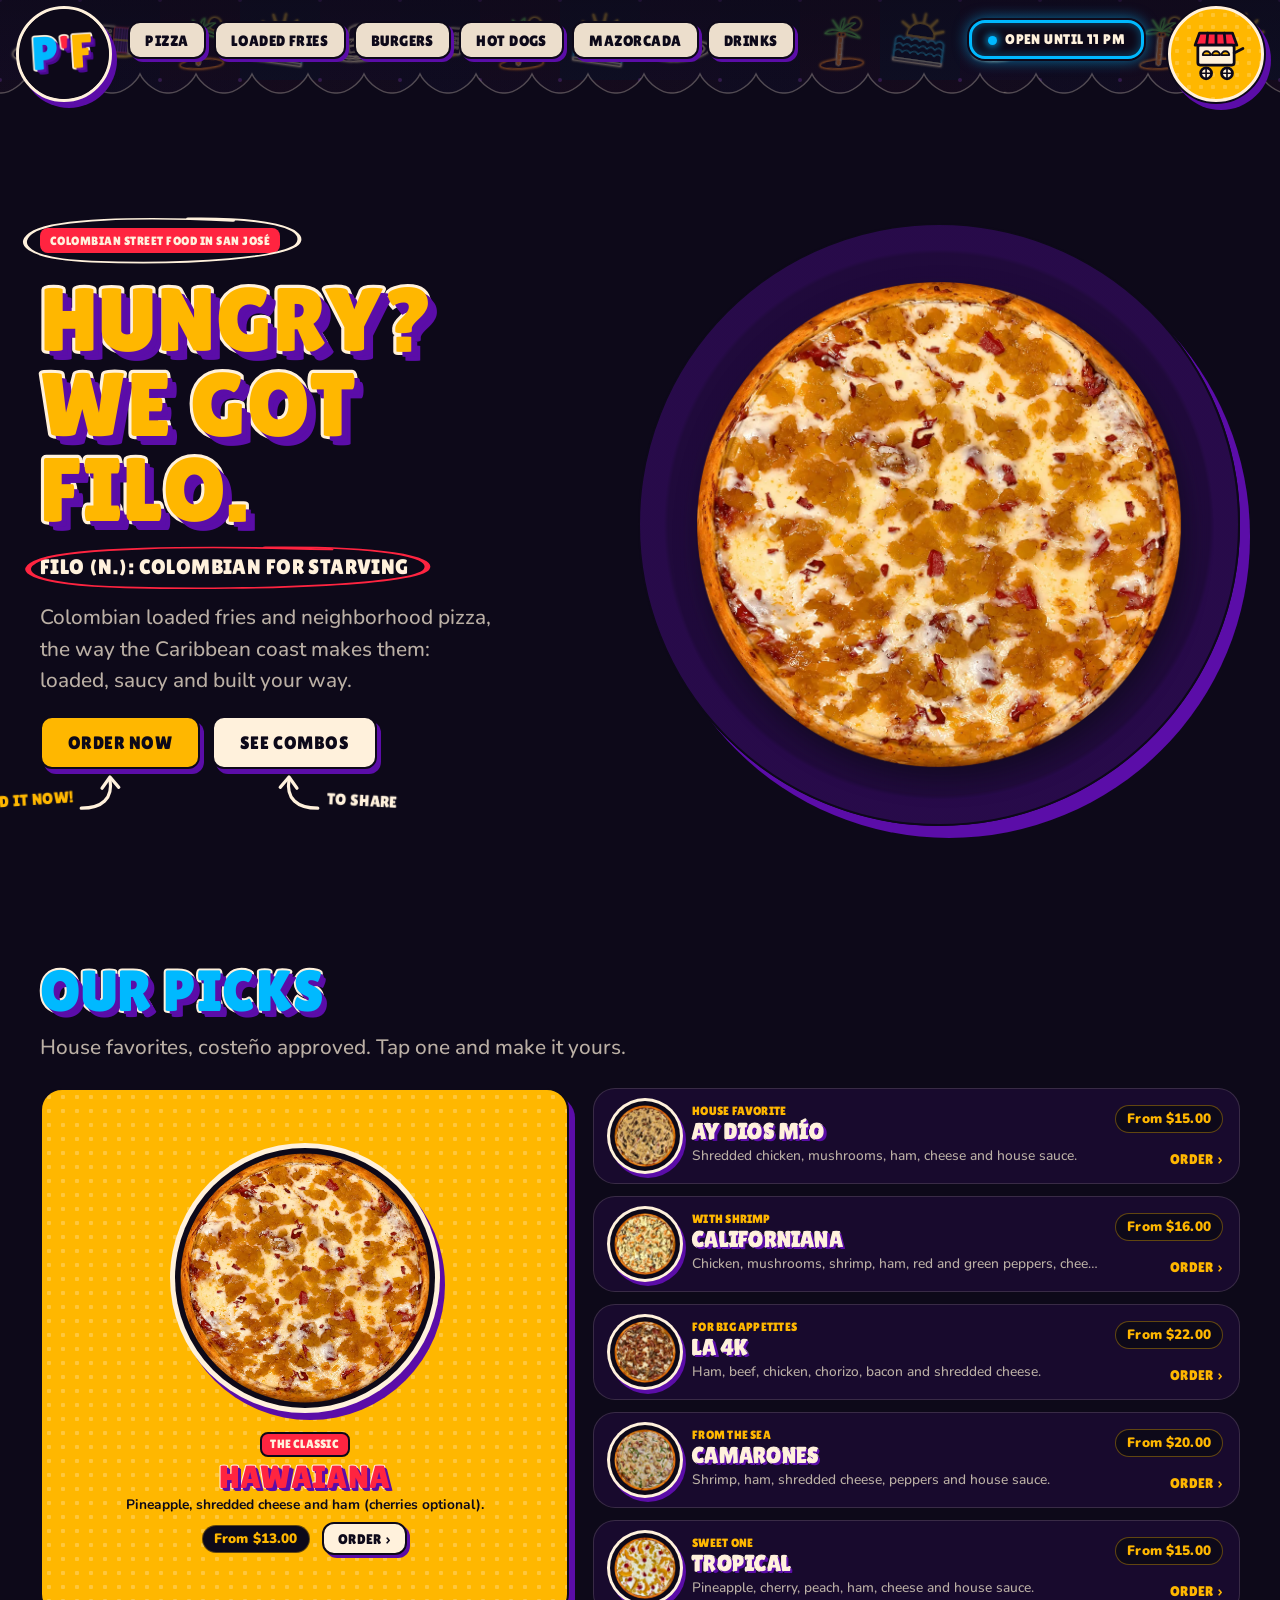
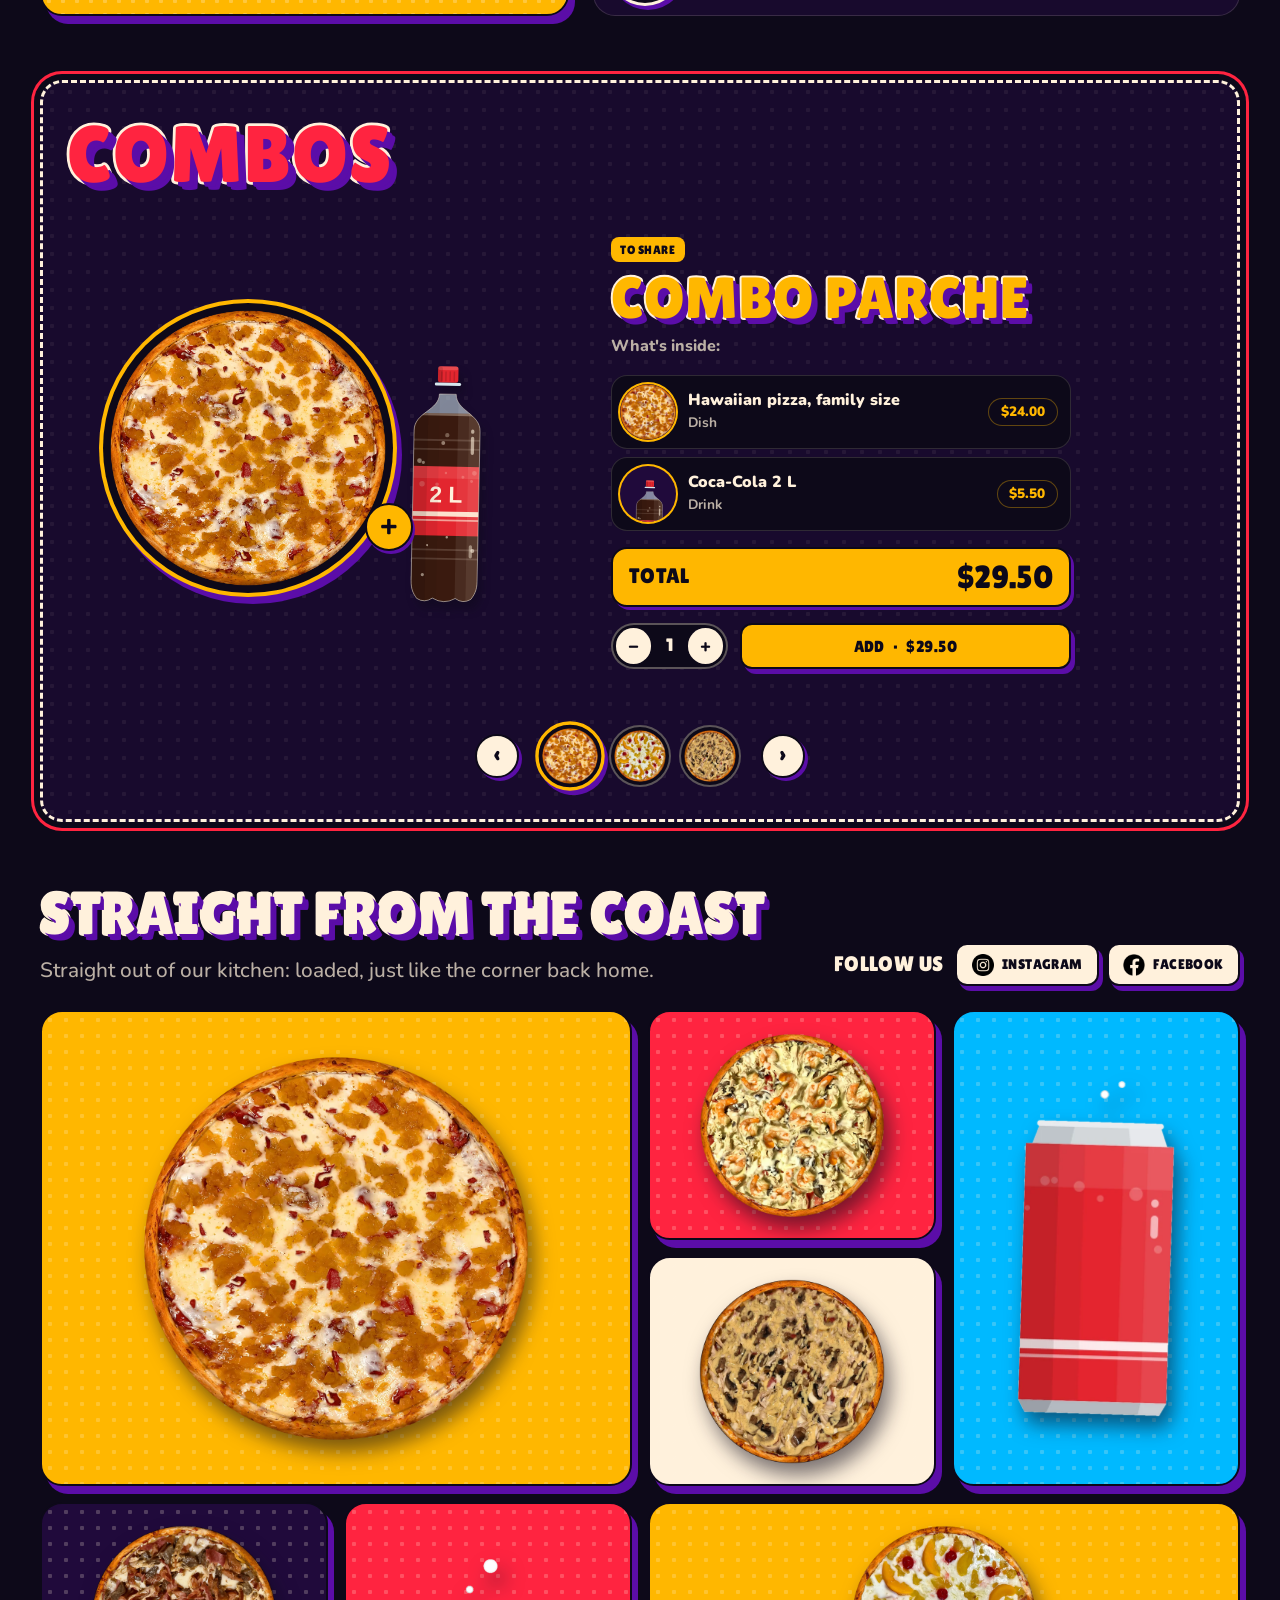
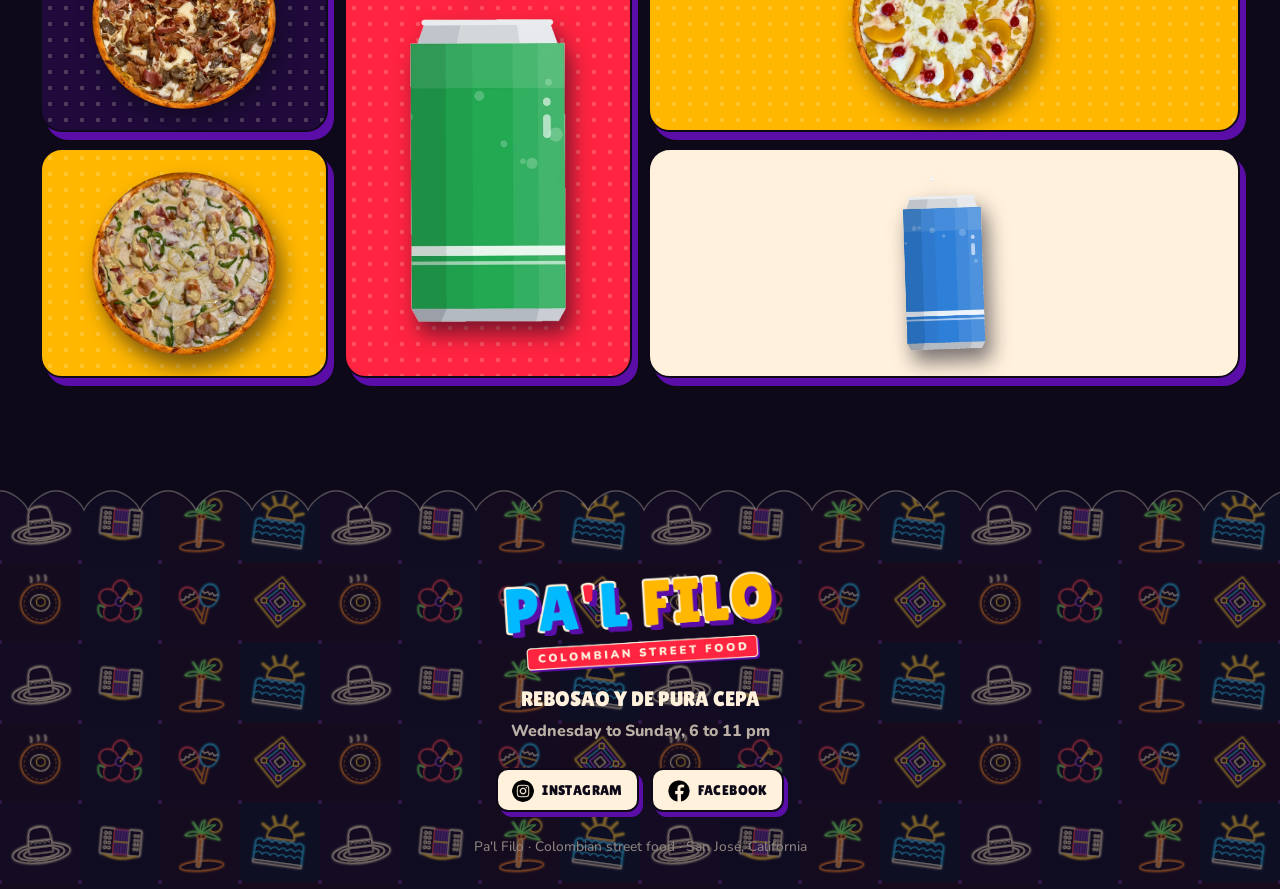
==== index.html @ c127866b "Pizza en celular: especialidades en fila que se arrastra, sin desbordes, borde con íconos, horario q" ====
<!DOCTYPE html>
<html lang="es">
<head>
<meta charset="utf-8">
<meta name="palfilo-inicio" content="1">
<script>(function(){var q=new URLSearchParams(location.search).get('lang'),l=(navigator.languages&&navigator.languages[0])||navigator.language||'es';document.documentElement.lang=(q||l).toLowerCase().indexOf('en')===0?'en':'es';try{var v=sessionStorage.getItem('palfilo-telon'),ini=!!document.querySelector('meta[name=palfilo-inicio]');sessionStorage.removeItem('palfilo-telon');if((v||ini)&&!matchMedia('(prefers-reduced-motion: reduce)').matches)document.documentElement.classList.add('telon')}catch(e){}})()</script>
<link rel="preload" as="image" href="IMG/Marca/logo-principal.png">
<link rel="preload" as="image" href="IMG/Marca/azulejos-costenos.svg">
<meta name="viewport" content="width=device-width, initial-scale=1, viewport-fit=cover">
<meta name="description" content="Pa&#x27;l Filo: salchicosteñas y pizza de barrio de la Costa colombiana en San José, California. Colombian loaded fries and neighborhood pizza, built your way.">
<meta name="theme-color" content="#0D0919">
<link rel="icon" href="IMG/favicon.png" type="image/png">
<title>Pa&#x27;l Filo · Colombian street food en San José</title>
<link rel="preconnect" href="https://fonts.googleapis.com">
<link rel="preconnect" href="https://fonts.gstatic.com" crossorigin>
<link href="https://fonts.googleapis.com/css2?family=Lilita+One&family=Nunito:wght@500;600;700;800;900&display=swap" rel="stylesheet">
<link rel="stylesheet" href="Styles/palfilo.css?v=74">
<link rel="stylesheet" href="Styles/inicio.css?v=74">
<link rel="stylesheet" href="Styles/checkout.css?v=74">
</head>
<body>
<a class="sr" href="#contenido"><span class="es">Saltar al contenido</span><span class="en">Skip to content</span></a>
<header class="carpa">
  <div class="carpa__fila">
    <a class="sello" href="index.html" aria-label="Pa'l Filo, ir al inicio"><img src="IMG/Logo-palfilo-sello.png" alt="" width="96" height="96"></a>
    <nav class="menu" aria-label="Menú"><a href="Pages/pizza.html"><span class="es">Pizza</span><span class="en">Pizza</span></a><a href="Pages/salchipapas.html"><span class="es">Salchicosteñas</span><span class="en">Loaded fries</span></a><a href="Pages/burger.html"><span class="es">Burguer</span><span class="en">Burgers</span></a><a href="Pages/perro.html"><span class="es">Perro caliente</span><span class="en">Hot dogs</span></a><a href="Pages/mazorcada.html"><span class="es">Mazorcada</span><span class="en">Mazorcada</span></a><a href="Pages/bebidas.html"><span class="es">Bebidas</span><span class="en">Drinks</span></a></nav>
    <div class="cartelito"><button class="cartelito__caja" type="button" aria-expanded="false" aria-controls="horarioDetalle"><span class="cartelito__estado"><i class="cartelito__luz" aria-hidden="true"></i><span class="cartelito__largo" data-horario></span><span class="cartelito__corto" data-horario-corto></span></span><span class="cartelito__detalle" id="horarioDetalle"><span class="horario__dias"><span class="horario__dia" data-dia="1"><span class="es">L</span><span class="en">M</span></span><span class="horario__dia" data-dia="2"><span class="es">M</span><span class="en">T</span></span><span class="horario__dia abre" data-dia="3"><span class="es">M</span><span class="en">W</span></span><span class="horario__dia abre" data-dia="4"><span class="es">J</span><span class="en">T</span></span><span class="horario__dia abre" data-dia="5"><span class="es">V</span><span class="en">F</span></span><span class="horario__dia abre" data-dia="6"><span class="es">S</span><span class="en">S</span></span><span class="horario__dia abre" data-dia="0"><span class="es">D</span><span class="en">S</span></span></span><span class="horario__horas">6:00 – 11:00 pm</span><span class="horario__zona"><span class="es">Miércoles a domingo · hora de San José</span><span class="en">Wednesday to Sunday · San José time</span></span></span></button></div>
    <button class="carrito-btn" id="openCart" type="button" aria-label="Carrito / Cart"><span class="carrito-btn__ico"><svg viewBox="0 0 120 120" aria-hidden="true" focusable="false"><g stroke="#0D0919" stroke-width="5" stroke-linecap="round" stroke-linejoin="round"><g class="carro"><g class="toldo"><path d="M22 44 H98 L90 22 H30 Z" fill="#FF2440"/><path d="M45 22 L43 44 M60 22 V44 M75 22 L77 44" fill="none"/></g><rect x="27" y="44" width="66" height="36" rx="4" fill="#FFF1DC"/><path d="M36 62 a7 7 0 0 1 14 0 Z M53 62 a7 7 0 0 1 14 0 Z M70 62 a7 7 0 0 1 14 0 Z" fill="#FFB700" stroke-width="3.5"/><path d="M93 58 L109 50" fill="none"/><g class="rueda"><circle cx="42" cy="95" r="10" fill="#FFF1DC"/><path d="M42 87 V103 M34 95 H50" stroke-width="3"/></g><g class="rueda"><circle cx="80" cy="95" r="10" fill="#FFF1DC"/><path d="M80 87 V103 M72 95 H88" stroke-width="3"/></g></g></g></svg></span><b class="carrito-btn__n" id="cnt">0</b><span class="carrito-btn__mas" aria-hidden="true">+1</span><span class="carrito-btn__tot" id="cntTot">$0.00</span></button>
  </div>
</header>
<main id="contenido" class="inicio">
  <section class="portada" aria-labelledby="t-portada">
    <div class="portada__grid envoltura">
      <div class="portada__texto">
        <span class="marca-tiza marca-tiza--donde"><p class="portada__donde etiqueta etiqueta--promo"><span class="es">Comida callejera costeña en San José</span><span class="en">Colombian street food in San José</span></p><svg class="tiza tiza--lazo tiza--l1" viewBox="0 0 100 40" preserveAspectRatio="none" aria-hidden="true" focusable="false"><path pathLength="1" d="M60 2 C 88 1, 101 10, 99 21 C 97 34, 60 40, 26 37 C 3 35, -2 22, 6 12 C 14 3, 40 0, 76 4"/></svg></span>
        <h1 class="letrero" id="t-portada" style="--n: var(--mango);"><span class="es">¡Eche,<br>llegó la<br>Costa!</span><span class="en">Hungry?<br>We got<br>filo.</span></h1>
        <span class="marca-tiza marca-tiza--lema"><p class="portada__lema plana"><span class="es">Rebosao y de pura cepa</span><span class="en">Filo (n.): Colombian for starving</span></p><svg class="tiza tiza--lazo tiza--l2" viewBox="0 0 100 40" preserveAspectRatio="none" aria-hidden="true" focusable="false"><path pathLength="1" d="M60 2 C 88 1, 101 10, 99 21 C 97 34, 60 40, 26 37 C 3 35, -2 22, 6 12 C 14 3, 40 0, 76 4"/></svg></span>
        <p class="portada__bajada"><span class="es">Salchicosteñas y pizza de barrio como en la esquina de la Costa: cargadas, con harta salsa y armadas a tu gusto.</span><span class="en">Colombian loaded fries and neighborhood pizza, the way the Caribbean coast makes them: loaded, saucy and built your way.</span></p>
        <div class="portada__acciones">
          <span class="cta"><a class="btn btn--primario btn--grande" id="pedirPortada" href="#menu"><span class="es">Pedir ahora</span><span class="en">Order now</span></a><svg class="tiza tiza--flecha tiza--f1" viewBox="0 0 80 50" aria-hidden="true" focusable="false"><path pathLength="1" d="M14 44 C 40 44, 54 32, 50 8"/><path pathLength="1" d="M40 19 L 50 5 L 61 18"/></svg><span class="cta__nota plana"><span class="es">¡Ármalo ya!</span><span class="en">Build it now!</span></span></span>
          <span class="cta"><a class="btn btn--secundario btn--grande" href="#combos"><span class="es">Ver combos</span><span class="en">See combos</span></a><svg class="tiza tiza--flecha tiza--f2" viewBox="0 0 80 50" aria-hidden="true" focusable="false"><path pathLength="1" d="M66 44 C 40 44, 26 32, 30 8"/><path pathLength="1" d="M19 18 L 30 5 L 40 19"/></svg><span class="cta__nota plana"><span class="es">Pa' compartir</span><span class="en">To share</span></span></span>
        </div>
      </div>
      <div class="portada__plato">
        <div class="plato-hero">
          <img class="plato-hero__foto" src="IMG/Salchipapas/la-pal-filo.webp?v=74" onerror="this.onerror=null;this.src='IMG/Pizzas/hawaiana.webp?v=74';this.classList.add('es-pizza')" alt="" width="600" height="600" fetchpriority="high">
          
        </div>
      </div>
    </div>
  </section>


  <section class="seccion envoltura" id="menu" aria-labelledby="t-reco">
    <div class="bloque-titulo"><h2 class="letrero" id="t-reco" style="--n: var(--cian);"><span class="es">Te recomendamos</span><span class="en">Our picks</span></h2><p><span class="es">Las de la casa, las que el costeño aprueba. Toca una y ármala a tu gusto.</span><span class="en">House favorites, costeño approved. Tap one and make it yours.</span></p></div>
    <ul class="casa" role="list">
      <li><a class="casa__item casa__item--dest" href="Pages/pizza.html?esp=Hawaiana"><span class="casa__foto"><img src="IMG/Pizzas/hawaiana.webp?v=74" alt="" width="400" height="400" loading="lazy"></span><span class="casa__tx"><span class="casa__sello plana"><span class="es">La clásica</span><span class="en">The classic</span></span><b class="letrero">Hawaiana</b><small><span class="es">Piña, queso rayado, jamón (opcional cerezas)</span><span class="en">Pineapple, shredded cheese and ham (cherries optional).</span></small><span class="casa__pie"><span class="precio"><span class="es">Desde</span><span class="en">From</span> $13.00</span><span class="casa__ir plana"><span class="es">Pedir</span><span class="en">Order</span> ›</span></span></span></a></li>
      <li><a class="casa__item" href="Pages/pizza.html?esp=Ay Dios Mío"><span class="casa__foto"><img src="IMG/Pizzas/ay-dios-mio.webp?v=74" alt="" width="400" height="400" loading="lazy"></span><span class="casa__tx"><span class="casa__sello plana"><span class="es">De la casa</span><span class="en">House favorite</span></span><b class="letrero">Ay Dios Mío</b><small><span class="es">Pollo desmechado, champiñones, jamón, queso rayado y salsa de la casa</span><span class="en">Shredded chicken, mushrooms, ham, cheese and house sauce.</span></small><span class="casa__pie"><span class="precio"><span class="es">Desde</span><span class="en">From</span> $15.00</span><span class="casa__ir plana"><span class="es">Pedir</span><span class="en">Order</span> ›</span></span></span></a></li>
      <li><a class="casa__item" href="Pages/pizza.html?esp=Californiana"><span class="casa__foto"><img src="IMG/Pizzas/californiana.webp?v=74" alt="" width="400" height="400" loading="lazy"></span><span class="casa__tx"><span class="casa__sello plana"><span class="es">Con camarones</span><span class="en">With shrimp</span></span><b class="letrero">Californiana</b><small><span class="es">Pollo desmechado, champiñones, camarones, jamón, pimentón rojo y verde, queso rayado y salsa de la casa</span><span class="en">Chicken, mushrooms, shrimp, ham, red and green peppers, cheese and house sauce.</span></small><span class="casa__pie"><span class="precio"><span class="es">Desde</span><span class="en">From</span> $16.00</span><span class="casa__ir plana"><span class="es">Pedir</span><span class="en">Order</span> ›</span></span></span></a></li>
      <li><a class="casa__item" href="Pages/pizza.html?esp=La 4K"><span class="casa__foto"><img src="IMG/Pizzas/la-4k.webp?v=74" alt="" width="400" height="400" loading="lazy"></span><span class="casa__tx"><span class="casa__sello plana"><span class="es">Para los de buen diente</span><span class="en">For big appetites</span></span><b class="letrero">La 4K</b><small><span class="es">Jamón, carne de res, pollo, chorizo, tocino y queso rayado</span><span class="en">Ham, beef, chicken, chorizo, bacon and shredded cheese.</span></small><span class="casa__pie"><span class="precio"><span class="es">Desde</span><span class="en">From</span> $22.00</span><span class="casa__ir plana"><span class="es">Pedir</span><span class="en">Order</span> ›</span></span></span></a></li>
      <li><a class="casa__item" href="Pages/pizza.html?esp=Camarones"><span class="casa__foto"><img src="IMG/Pizzas/camarones.webp?v=74" alt="" width="400" height="400" loading="lazy"></span><span class="casa__tx"><span class="casa__sello plana"><span class="es">Del mar</span><span class="en">From the sea</span></span><b class="letrero">Camarones</b><small><span class="es">Camarones, jamón, queso rayado, pimentón y salsa de la casa</span><span class="en">Shrimp, ham, shredded cheese, peppers and house sauce.</span></small><span class="casa__pie"><span class="precio"><span class="es">Desde</span><span class="en">From</span> $20.00</span><span class="casa__ir plana"><span class="es">Pedir</span><span class="en">Order</span> ›</span></span></span></a></li>
      <li><a class="casa__item" href="Pages/pizza.html?esp=Tropical"><span class="casa__foto"><img src="IMG/Pizzas/tropical.webp?v=74" alt="" width="400" height="400" loading="lazy"></span><span class="casa__tx"><span class="casa__sello plana"><span class="es">Dulcecita</span><span class="en">Sweet one</span></span><b class="letrero">Tropical</b><small><span class="es">Piña, cereza, durazno, jamón, queso y salsa de la casa</span><span class="en">Pineapple, cherry, peach, ham, cheese and house sauce.</span></small><span class="casa__pie"><span class="precio"><span class="es">Desde</span><span class="en">From</span> $15.00</span><span class="casa__ir plana"><span class="es">Pedir</span><span class="en">Order</span> ›</span></span></span></a></li>
    </ul>
  </section>

  <section class="seccion envoltura" id="combos" aria-labelledby="t-combos">
    <div class="pizarra">
      <h2 class="pizarra__titulo letrero" id="t-combos" style="--n: var(--tomate);">Combos</h2>
      <div class="vitrina" data-vitrina data-auto="6500">
        <article class="vitrina__slide combo-slide" id="combo-0" style="--n: var(--mango);"><div class="combo-slide__escena" aria-hidden="true"><span class="combo__plato"><img src="IMG/Pizzas/hawaiana.webp?v=74" alt="" width="600" height="600" loading="lazy"></span><span class="combo__mas">+</span><img class="combo__bebida" src="IMG/Bebidas/coca-cola-2.svg?v=74" alt="" loading="lazy"></div><div class="combo-panel" data-precio="29.50"><div class="combo-panel__cab"><span class="etiqueta"><span class="es">Para compartir</span><span class="en">To share</span></span><h3 class="letrero">Combo parche</h3><p><span class="es">Lo que lleva:</span><span class="en">What's inside:</span></p></div><ul class="combo-panel__ops"><li class="combo-op"><span class="combo-op__foto"><img src="IMG/Pizzas/hawaiana.webp?v=74" alt="" loading="lazy"></span><span class="combo-op__tx"><b><span class="es">Pizza Hawaiana Familiar</span><span class="en">Hawaiian pizza, family size</span></b><small><span class="es">Plato</span><span class="en">Dish</span></small></span><span class="precio">$24.00</span></li><li class="combo-op"><span class="combo-op__foto"><img src="IMG/Bebidas/coca-cola-2.svg?v=74" alt="" loading="lazy"></span><span class="combo-op__tx"><b><span class="es">Coca-Cola 2 L</span><span class="en">Coca-Cola 2 L</span></b><small><span class="es">Bebida</span><span class="en">Drink</span></small></span><span class="precio">$5.50</span></li></ul><div class="combo-panel__total"><span class="plana">Total</span><b data-total>$29.50</b></div><div class="combo-panel__barra"><div class="contador"><button type="button" data-cq="-1" aria-label="Uno menos">−</button><span class="qn" data-cq-n>1</span><button type="button" data-cq="1" aria-label="Uno más">+</button></div><button class="btn btn--primario" type="button" data-combo="Combo parche" data-lineas="Pizza Hawaiana Familiar|Coca-Cola 2 L" data-precio="29.50"><span class="es">Agregar</span><span class="en">Add</span> · <span data-total>$29.50</span></button></div></div></article>
        <article class="vitrina__slide combo-slide" id="combo-1" style="--n: var(--cian);" hidden><div class="combo-slide__escena" aria-hidden="true"><span class="combo__plato"><img src="IMG/Pizzas/tropical.webp?v=74" alt="" width="600" height="600" loading="lazy"></span><span class="combo__mas">+</span><img class="combo__bebida" src="IMG/Bebidas/pepsi.webp?v=74" alt="" loading="lazy"></div><div class="combo-panel" data-precio="17.50"><div class="combo-panel__cab"><span class="etiqueta"><span class="es">Para uno con filo</span><span class="en">For one, starving</span></span><h3 class="letrero">Combo parcero</h3><p><span class="es">Lo que lleva:</span><span class="en">What's inside:</span></p></div><ul class="combo-panel__ops"><li class="combo-op"><span class="combo-op__foto"><img src="IMG/Pizzas/tropical.webp?v=74" alt="" loading="lazy"></span><span class="combo-op__tx"><b><span class="es">Pizza Tropical Personal</span><span class="en">Tropical pizza, personal size</span></b><small><span class="es">Plato</span><span class="en">Dish</span></small></span><span class="precio">$15.00</span></li><li class="combo-op"><span class="combo-op__foto"><img src="IMG/Bebidas/pepsi.webp?v=74" alt="" loading="lazy"></span><span class="combo-op__tx"><b><span class="es">Pepsi en lata</span><span class="en">Pepsi, can</span></b><small><span class="es">Bebida</span><span class="en">Drink</span></small></span><span class="precio">$2.50</span></li></ul><div class="combo-panel__total"><span class="plana">Total</span><b data-total>$17.50</b></div><div class="combo-panel__barra"><div class="contador"><button type="button" data-cq="-1" aria-label="Uno menos">−</button><span class="qn" data-cq-n>1</span><button type="button" data-cq="1" aria-label="Uno más">+</button></div><button class="btn btn--primario" type="button" data-combo="Combo parcero" data-lineas="Pizza Tropical Personal|Pepsi en lata" data-precio="17.50"><span class="es">Agregar</span><span class="en">Add</span> · <span data-total>$17.50</span></button></div></div></article>
        <article class="vitrina__slide combo-slide" id="combo-2" style="--n: var(--tomate);" hidden><div class="combo-slide__escena" aria-hidden="true"><span class="combo__plato"><img src="IMG/Pizzas/ay-dios-mio.webp?v=74" alt="" width="600" height="600" loading="lazy"></span><span class="combo__mas">+</span><img class="combo__bebida" src="IMG/Bebidas/sprite.webp?v=74" alt="" loading="lazy"></div><div class="combo-panel" data-precio="27.00"><div class="combo-panel__cab"><span class="etiqueta"><span class="es">Para dos</span><span class="en">For two</span></span><h3 class="letrero">Combo ¡ay Dios mío!</h3><p><span class="es">Lo que lleva:</span><span class="en">What's inside:</span></p></div><ul class="combo-panel__ops"><li class="combo-op"><span class="combo-op__foto"><img src="IMG/Pizzas/ay-dios-mio.webp?v=74" alt="" loading="lazy"></span><span class="combo-op__tx"><b><span class="es">Pizza Ay Dios Mío Medium</span><span class="en">Ay Dios Mío pizza, medium</span></b><small><span class="es">Plato</span><span class="en">Dish</span></small></span><span class="precio">$22.00</span></li><li class="combo-op"><span class="combo-op__foto"><img src="IMG/Bebidas/sprite.webp?v=74" alt="" loading="lazy"></span><span class="combo-op__tx"><b><span class="es">2 Sprite en lata</span><span class="en">2 Sprite, cans</span></b><small><span class="es">Bebida</span><span class="en">Drink</span></small></span><span class="precio">$5.00</span></li></ul><div class="combo-panel__total"><span class="plana">Total</span><b data-total>$27.00</b></div><div class="combo-panel__barra"><div class="contador"><button type="button" data-cq="-1" aria-label="Uno menos">−</button><span class="qn" data-cq-n>1</span><button type="button" data-cq="1" aria-label="Uno más">+</button></div><button class="btn btn--primario" type="button" data-combo="Combo ¡ay Dios mío!" data-lineas="Pizza Ay Dios Mío Medium|2 Sprite en lata" data-precio="27.00"><span class="es">Agregar</span><span class="en">Add</span> · <span data-total>$27.00</span></button></div></div></article>
        <div class="vitrina__nav"><button class="vitrina__flecha" type="button" data-paso="-1" aria-label="Anterior / Previous">‹</button><ul class="vitrina__minis" role="list"><li><button class="vitrina__mini" type="button" data-slide="0" aria-controls="combo-0" aria-pressed="true" aria-label="Combo parche"><img src="IMG/Pizzas/hawaiana.webp?v=74" alt="" width="120" height="120"></button></li><li><button class="vitrina__mini" type="button" data-slide="1" aria-controls="combo-1" aria-pressed="false" aria-label="Combo parcero"><img src="IMG/Pizzas/tropical.webp?v=74" alt="" width="120" height="120"></button></li><li><button class="vitrina__mini" type="button" data-slide="2" aria-controls="combo-2" aria-pressed="false" aria-label="Combo ¡ay Dios mío!"><img src="IMG/Pizzas/ay-dios-mio.webp?v=74" alt="" width="120" height="120"></button></li></ul><button class="vitrina__flecha" type="button" data-paso="1" aria-label="Siguiente / Next">›</button></div>
      </div>
    </div>
  </section>


  <section class="seccion envoltura" id="galeria" aria-labelledby="t-galeria">
    <div class="galeria__cab">
      <div class="bloque-titulo"><h2 class="letrero" id="t-galeria" style="--n: var(--crema);"><span class="es">Lo que trajimos de la Costa</span><span class="en">Straight from the Coast</span></h2><p><span class="es">Así sale de la cocina: rebosao, como en la esquina de allá.</span><span class="en">Straight out of our kitchen: loaded, just like the corner back home.</span></p></div>
      <div class="galeria__redes"><span class="plana"><span class="es">Síguenos</span><span class="en">Follow us</span></span><a class="btn btn--secundario btn--chico" href="https://www.instagram.com/tazmaniafoodoficial/" target="_blank" rel="noopener"><img src="IMG/Redes/instagram.png" alt="" width="22" height="22">Instagram</a><a class="btn btn--secundario btn--chico" href="https://www.facebook.com/p/Tazmania-Food-61559588588174/" target="_blank" rel="noopener"><img src="IMG/Redes/facebook.png" alt="" width="22" height="22">Facebook</a></div>
    </div>
    <ul class="galeria" role="list">
      <li class="foto foto--mango foto--grande"><a href="Pages/pizza.html?esp=Hawaiana"><img class="foto__img" src="IMG/Pizzas/hawaiana.webp?v=74" alt="Hawaiana" loading="lazy"><span class="foto__pie"><b class="letrero">Hawaiana</b><span class="plana"><span class="es">Pedir</span><span class="en">Order</span></span></span></a></li>
      <li class="foto foto--tomate"><a href="Pages/pizza.html?esp=Californiana"><img class="foto__img" src="IMG/Pizzas/californiana.webp?v=74" alt="Californiana" loading="lazy"><span class="foto__pie"><b class="letrero">Californiana</b><span class="plana"><span class="es">Pedir</span><span class="en">Order</span></span></span></a></li>
      <li class="foto foto--cian foto--alta"><a href="Pages/bebidas.html"><img class="foto__img es-lata" src="IMG/Bebidas/coca-cola.webp?v=74" alt="Coca-Cola" loading="lazy"><span class="foto__pie"><b class="letrero">Coca-Cola</b><span class="plana"><span class="es">Pedir</span><span class="en">Order</span></span></span></a></li>
      <li class="foto foto--crema"><a href="Pages/pizza.html?esp=Ay%20Dios%20M%C3%ADo"><img class="foto__img" src="IMG/Pizzas/ay-dios-mio.webp?v=74" alt="Ay Dios Mío" loading="lazy"><span class="foto__pie"><b class="letrero">Ay Dios Mío</b><span class="plana"><span class="es">Pedir</span><span class="en">Order</span></span></span></a></li>
      <li class="foto foto--oscuro"><a href="Pages/pizza.html?esp=La%204K"><img class="foto__img" src="IMG/Pizzas/la-4k.webp?v=74" alt="La 4K" loading="lazy"><span class="foto__pie"><b class="letrero">La 4K</b><span class="plana"><span class="es">Pedir</span><span class="en">Order</span></span></span></a></li>
      <li class="foto foto--tomate foto--alta"><a href="Pages/bebidas.html"><img class="foto__img es-lata" src="IMG/Bebidas/sprite.webp?v=74" alt="Sprite" loading="lazy"><span class="foto__pie"><b class="letrero">Sprite</b><span class="plana"><span class="es">Pedir</span><span class="en">Order</span></span></span></a></li>
      <li class="foto foto--mango foto--ancha"><a href="Pages/pizza.html?esp=Tropical"><img class="foto__img" src="IMG/Pizzas/tropical.webp?v=74" alt="Tropical" loading="lazy"><span class="foto__pie"><b class="letrero">Tropical</b><span class="plana"><span class="es">Pedir</span><span class="en">Order</span></span></span></a></li>
      <li class="foto foto--mango"><a href="Pages/pizza.html?esp=Camarones"><img class="foto__img" src="IMG/Pizzas/camarones.webp?v=74" alt="Camarones" loading="lazy"><span class="foto__pie"><b class="letrero">Camarones</b><span class="plana"><span class="es">Pedir</span><span class="en">Order</span></span></span></a></li>
      <li class="foto foto--crema foto--ancha"><a href="Pages/bebidas.html"><img class="foto__img es-lata" src="IMG/Bebidas/pepsi.webp?v=74" alt="Pepsi" loading="lazy"><span class="foto__pie"><b class="letrero">Pepsi</b><span class="plana"><span class="es">Pedir</span><span class="en">Order</span></span></span></a></li>
    </ul>
  </section>
</main>
<nav class="barra-pulgar" id="barraPulgar" aria-label="Pedir"><a class="btn btn--primario btn--grande" href="#menu"><span class="es">Pedir ahora</span><span class="en">Order now</span></a><a class="btn btn--secundario btn--grande" href="#combos">Combos</a></nav>
<footer class="pie">
  <div class="envoltura">
    <img class="pie__logo" src="IMG/Marca/logo-horizontal.png" alt="Pa'l Filo, Colombian street food" width="640" height="247" loading="lazy">
    <p class="pie__lema">Rebosao y de pura cepa</p>
    <p class="pie__horario"><span class="es">Miércoles a domingo, de 6 a 11 pm</span><span class="en">Wednesday to Sunday, 6 to 11 pm</span></p>
    <ul class="pie__redes">
      <li><a class="btn btn--secundario btn--chico" href="https://www.instagram.com/tazmaniafoodoficial/" target="_blank" rel="noopener"><img src="IMG/Redes/instagram.png" alt="" width="22" height="22" loading="lazy">Instagram</a></li>
      <li><a class="btn btn--secundario btn--chico" href="https://www.facebook.com/p/Tazmania-Food-61559588588174/" target="_blank" rel="noopener"><img src="IMG/Redes/facebook.png" alt="" width="22" height="22" loading="lazy">Facebook</a></li>
    </ul>
    <p class="pie__meta">Pa'l Filo · Colombian street food · San José, California</p>
  </div>
</footer>
<div class="velo" id="ov"></div>
<aside class="cajon" id="cart" aria-label="Carrito">
  <div class="cajon__cab"><h2 class="letrero" style="--n: var(--mango);"><span class="es">Tu pedido</span><span class="en">Your order</span></h2><button class="btn btn--secundario btn--chico" id="closeCart" type="button"><span class="es">Cerrar</span><span class="en">Close</span></button></div>
  <div class="cajon__items" id="items"><div class="cajon__vacio" id="empty"><img src="IMG/Iconos/salchipapa.svg" alt="" width="84" height="84"><span class="es">Tu carrito está vacío. Arma tu primer plato y aparecerá aquí.</span><span class="en">Your cart is empty. Build your first dish and it will show up here.</span></div></div>
  <div class="cajon__pie"><div class="cajon__total"><span>Total</span><span id="ctot">$0.00</span></div><button class="btn btn--primario btn--grande" id="send" type="button"><span class="es">Ir a pagar</span><span class="en">Checkout</span></button></div>
</aside>
<template id="tpl-item"><div class="linea-pedido"><div class="fila"><b class="nm"></b><span class="pt"></span></div><p class="ln"></p><div class="fila"><div class="contador"><button type="button" data-c="-1" aria-label="Uno menos">−</button><span class="qn"></span><button type="button" data-c="1" aria-label="Uno más">+</button></div><button class="btn-texto" type="button" data-c="del"><span class="es">Quitar</span><span class="en">Remove</span></button></div></div></template>
<div class="aviso" id="toast" role="status"><span class="es">Agregado al carrito</span><span class="en">Added to cart</span></div>
<script src="JS/cart.js?v=74"></script>
<script src="JS/inicio.js?v=74"></script>
<script src="JS/checkout.js?v=74"></script>
<script src="JS/horario.js?v=74"></script>
<script src="JS/telon.js?v=74"></script>
</body>
</html>
---- Styles/palfilo.css ----
/* =====================================================================
   Pa'l Filo · Sistema de diseño
   Fuente de verdad: Guía de marca (tazmaniafood.github.io/Branding_PalFilo)
   Solo tokens aprobados. Las superficies se mezclan de noche + uva + crema.
   Reglas: ninguna letra brilla; el brillo vive solo en formas e imágenes
   de ambiente. Placas = borde noche + sombra uva en bloque.
   ===================================================================== */
@layer tokens, reset, base, layout, components, utilities;

@layer tokens {
  :root {
    color-scheme: dark;
    /* Paleta */
    --noche: #0D0919;
    --uva: #5B0DA8;
    --crema: #FFF1DC;
    --mango: #FFB700;
    --tomate: #FF2440;
    --cian: #00B9FF;
    --lima: #7CFF6B;

    /* Superficies y texto: mezclas de la paleta */
    --sup-1: color-mix(in srgb, var(--uva) 14%, var(--noche));
    --sup-2: color-mix(in srgb, var(--uva) 24%, var(--noche));
    --sup-3: color-mix(in srgb, var(--uva) 34%, var(--noche));
    --linea: rgb(255 241 220 / 0.14);
    --linea-fuerte: rgb(255 241 220 / 0.32);
    --texto: var(--crema);
    --texto-2: color-mix(in srgb, var(--crema) 72%, var(--noche));
    --texto-3: color-mix(in srgb, var(--crema) 52%, var(--noche));

    /* Letras */
    --f-letrero: 'Lilita One', system-ui, sans-serif;
    --f-texto: 'Nunito', system-ui, sans-serif;
    --t-0: clamp(0.8rem, 0.78rem + 0.1vw, 0.86rem);
    --t-1: clamp(0.94rem, 0.9rem + 0.15vw, 1rem);
    --t-2: clamp(1.1rem, 1rem + 0.4vw, 1.3rem);
    --t-3: clamp(1.5rem, 1.2rem + 1.2vw, 2.1rem);
    --t-4: clamp(2.2rem, 1.6rem + 2.6vw, 3.6rem);
    --t-5: clamp(2.8rem, 1.8rem + 4.6vw, 5.6rem);

    /* Espacios */
    --e-1: 0.25rem; --e-2: 0.5rem; --e-3: 0.75rem; --e-4: 1rem;
    --e-5: 1.5rem; --e-6: 2rem; --e-7: 3rem; --e-8: 4.5rem;

    /* Formas */
    --r-1: 8px; --r-2: 12px; --r-3: 16px; --r-4: 22px; --r-pill: 999px;
    --borde: 2px solid var(--noche);
    --sombra: 4px 5px 0 var(--uva);
    --sombra-chica: 3px 3px 0 var(--uva);
    --ancho: 1200px;
    --carpa-alto: 67px;
    --ease: cubic-bezier(0.2, 0.7, 0.2, 1);
    --rebote: cubic-bezier(0.34, 1.56, 0.64, 1);
    /* Faldón de la carpa: copia literal de la guía (tokens.css) */
    --falda-borde: url("data:image/svg+xml,%3Csvg xmlns='http://www.w3.org/2000/svg' width='56' height='54' viewBox='0 0 56 54'%3E%3Cpath d='M0 45 C 10 46, 24 35, 28 26 C 32 35, 46 46, 56 45' fill='none' stroke='%23FFF1DC' stroke-opacity='.28' stroke-width='1.5'/%3E%3C/svg%3E");
    --falda-borde-arriba: url("data:image/svg+xml,%3Csvg xmlns='http://www.w3.org/2000/svg' width='56' height='54' viewBox='0 0 56 54'%3E%3Cg transform='translate(0 54) scale(1 -1)'%3E%3Cpath d='M0 45 C 10 46, 24 35, 28 26 C 32 35, 46 46, 56 45' fill='none' stroke='%23FFF1DC' stroke-opacity='.28' stroke-width='1.5'/%3E%3C/g%3E%3C/svg%3E");
    --falda-forma: url("data:image/svg+xml,%3Csvg xmlns='http://www.w3.org/2000/svg' width='56' height='54' viewBox='0 0 56 54'%3E%3Cpath d='M0 0 H56 V45 C 46 46, 32 35, 28 26 C 24 35, 10 46, 0 45 Z' fill='%23000'/%3E%3C/svg%3E");
    --falda-forma-arriba: url("data:image/svg+xml,%3Csvg xmlns='http://www.w3.org/2000/svg' width='56' height='54' viewBox='0 0 56 54'%3E%3Cg transform='translate(0 54) scale(1 -1)'%3E%3Cpath d='M0 0 H56 V45 C 46 46, 32 35, 28 26 C 24 35, 10 46, 0 45 Z' fill='%23000'/%3E%3C/g%3E%3C/svg%3E");
    /* En la carpa el faldón va más corto: mismo dibujo, sin la franja lisa de arriba */
    --falda-forma-corta: url("data:image/svg+xml,%3Csvg xmlns='http://www.w3.org/2000/svg' width='56' height='34' viewBox='0 20 56 34'%3E%3Cpath d='M0 0 H56 V45 C 46 46, 32 35, 28 26 C 24 35, 10 46, 0 45 Z' fill='%23000'/%3E%3C/svg%3E");
    --falda-borde-corta: url("data:image/svg+xml,%3Csvg xmlns='http://www.w3.org/2000/svg' width='56' height='34' viewBox='0 20 56 34'%3E%3Cpath d='M0 45 C 10 46, 24 35, 28 26 C 32 35, 46 46, 56 45' fill='none' stroke='%23FFF1DC' stroke-opacity='.28' stroke-width='1.5'/%3E%3C/svg%3E");
    --velo: linear-gradient(rgb(13 9 25 / 0.55), rgb(13 9 25 / 0.55));
    --baldosa: url("../IMG/Marca/azulejos-costenos.svg") 0 0 / 320px 160px, var(--noche);
  }
}

@layer reset {
  *, *::before, *::after { box-sizing: border-box; }
  html { -webkit-text-size-adjust: 100%; font-synthesis: none; scroll-padding-top: calc(var(--carpa-alto) + 16px); }
  body, h1, h2, h3, h4, p, figure, ul, ol, fieldset { margin: 0; }
  ul[role="list"], ol[role="list"] { padding: 0; list-style: none; }
  img, svg { display: block; max-width: 100%; height: auto; }
  button, input, select, textarea { font: inherit; color: inherit; }
  button { cursor: pointer; }
  fieldset { border: 0; padding: 0; min-width: 0; }
  [hidden] { display: none !important; }
  /* pizza a tu gusto: todas las bandejas de ingredientes a la vista */
  .tp.all .catpanel[hidden] { display: block !important; }
}

@layer base {
  /* el cambio de página lo hace el telón (telon.js) */
  body {
    min-height: 100dvh; display: flex; flex-direction: column;
    background: var(--noche); color: var(--texto);
    font: 500 var(--t-1)/1.55 var(--f-texto);
    padding-bottom: env(safe-area-inset-bottom, 0px);
  }
  :focus-visible { outline: 3px solid var(--cian); outline-offset: 3px; border-radius: 6px; }
  a { color: inherit; }
  ::selection { background: var(--mango); color: var(--noche); }
  @media (prefers-reduced-motion: reduce) {
    *, *::before, *::after { animation-duration: 0.01ms !important; animation-iteration-count: 1 !important; transition-duration: 0.01ms !important; scroll-behavior: auto !important; }
    @view-transition { navigation: none; }
  }
}

@layer layout {
  .envoltura { width: min(100% - 2 * var(--e-4), var(--ancho)); margin-inline: auto; }
  main { flex: 1; }
  .seccion { padding-block: var(--e-7); }
  .sr { position: absolute; width: 1px; height: 1px; padding: 0; margin: -1px; overflow: hidden; clip: rect(0 0 0 0); white-space: nowrap; border: 0; }
}

@layer components {
  /* ---------- Letrero de picó: títulos ----------
     Relleno de color, contorno crema y sombra uva en bloque. Sin brillo. */
  .letrero {
    font-family: var(--f-letrero); font-weight: 400; text-transform: uppercase; line-height: 0.98;
    color: var(--n, var(--mango));
    -webkit-text-stroke: 0.07em var(--crema); paint-order: stroke fill;
    text-shadow: 0.06em 0.06em 0 var(--uva), 0.1em 0.1em 0 var(--uva);
    letter-spacing: 0.01em;
  }
  /* Lilita plana: frases, botones, etiquetas */
  .plana { font-family: var(--f-letrero); font-weight: 400; text-transform: uppercase; letter-spacing: 0.02em; line-height: 1.05; }

  /* ---------- Carpa (barra de arriba) ---------- */
  /* La carpa es UNA sola pieza de baldosa (::before) que cubre el menú y baja
     hasta las ondas, recortada con --falda-forma; encima, el hilo crema (::after). */
  .carpa {
    position: sticky; top: 0; z-index: 40; isolation: isolate;
    padding-top: env(safe-area-inset-top, 0px);
  }
  .carpa::before, .carpa::after, .pie::before, .pie::after { content: ""; position: absolute; left: 0; right: 0; z-index: -1; pointer-events: none; }
  .carpa::before {
    top: 0; height: calc(100% + 34px);
    background: linear-gradient(rgb(13 9 25 / 0.55), rgb(13 9 25 / 0.15) 70%, transparent), var(--velo), var(--baldosa);
    -webkit-mask: linear-gradient(#000, #000) 0 0 / 100% calc(100% - 34px) no-repeat, var(--falda-forma-corta) 0 100% / 56px 34px repeat-x;
    mask: linear-gradient(#000, #000) 0 0 / 100% calc(100% - 34px) no-repeat, var(--falda-forma-corta) 0 100% / 56px 34px repeat-x;
  }
  .carpa::after { top: 100%; height: 34px; background: var(--falda-borde-corta) 0 0 / 56px 34px repeat-x; }
  /* los botones quedan al centro entre el borde de arriba y la línea del faldón */
  .carpa__fila { display: flex; align-items: center; gap: var(--e-3); min-height: calc(var(--carpa-alto) - 15px); padding-top: 15px; padding-inline: max(var(--e-4), env(safe-area-inset-left)); }
  /* el sello sobresale de la carpa y cuelga sobre el festón */
  .sello {
    position: relative; z-index: 2; align-self: flex-start; margin: -9px 0 -48px; overflow: hidden;
    flex: none; display: block; width: 96px; height: 96px; border-radius: 50%;
    background: var(--noche); border: 3px solid var(--crema); box-shadow: 5px 6px 0 var(--uva);
    view-transition-name: sello; transition: transform 0.2s var(--ease);
  }
  .sello:hover { transform: rotate(-8deg) scale(1.05); }
  .sello img { width: 100%; height: 100%; object-fit: cover; border-radius: 50%; padding: 0; }
  .menu { flex: 1; min-width: 0; display: flex; align-items: center; gap: var(--e-2); overflow-x: auto; scrollbar-width: none; padding: 6px 4px 9px; }
  .menu::-webkit-scrollbar { display: none; }
  .menu a {
    flex: none; text-decoration: none; color: var(--noche);
    font: 400 0.95rem/1 var(--f-letrero); text-transform: uppercase; letter-spacing: 0.03em;
    padding: 0.62rem 0.95rem 0.55rem; border-radius: var(--r-2);
    background: color-mix(in srgb, var(--crema) 92%, var(--noche)); border: var(--borde); box-shadow: var(--sombra-chica);
    transition: transform 0.15s var(--ease), background 0.15s;
  }
  .menu a:hover { background: var(--crema); transform: translateY(-2px); }
  .menu a[aria-current="page"] { background: var(--mango); }
  /* Carrito: un sello redondo como el del logo, colgado al otro lado de la carpa.
     Adentro, el carrito de fritos; el total cuelga abajo como una placa.
     Al agregar algo, el carrito rueda, giran las ruedas y salta el +1. */
  .carrito-btn {
    position: relative; z-index: 2; flex: none; align-self: flex-start; margin: -9px 0 -48px auto; cursor: pointer;
    width: 96px; height: 96px; padding: 0; border-radius: 50%; display: grid; place-items: center;
    background: radial-gradient(rgb(255 241 220 / 0.22) 2px, transparent 2.5px) 0 0 / 12px 12px, var(--mango);
    border: 3px solid var(--crema); box-shadow: 0 0 0 2px var(--noche), 5px 6px 0 2px var(--uva);
    transition: transform 0.2s var(--rebote);
  }
  .carrito-btn:hover { transform: rotate(8deg) scale(1.05); }
  .carrito-btn:active { transform: scale(0.94); }
  .carrito-btn__ico { display: grid; place-items: center; }
  .carrito-btn__ico svg { width: 66px; height: 66px; overflow: visible; }
  .carrito-btn__ico .rueda { transform-box: fill-box; transform-origin: center; }
  .carrito-btn__ico .toldo { transform-box: fill-box; transform-origin: 50% 0; }
  .carrito-btn__n {
    position: absolute; top: -4px; left: -6px; display: grid; place-items: center; min-width: 30px; height: 30px; padding: 0 7px;
    border-radius: var(--r-pill); background: var(--tomate); color: var(--crema); border: 2px solid var(--crema); font: 400 1rem/1 var(--f-letrero); rotate: -10deg;
  }
  .carrito-btn__tot {
    position: absolute; left: 50%; bottom: -14px; translate: -50% 0; rotate: -4deg; white-space: nowrap;
    padding: 0.28rem 0.6rem 0.22rem; border-radius: var(--r-1); background: var(--noche); color: var(--mango);
    border: 2px solid var(--crema); font: 400 0.9rem/1 var(--f-letrero);
  }
  .carrito-btn:not(.lleno) .carrito-btn__tot, .carrito-btn:not(.lleno) .carrito-btn__n { display: none; }
  .carrito-btn__mas { position: absolute; right: 2px; top: -8px; font: 400 1.2rem/1 var(--f-letrero); color: var(--mango); -webkit-text-stroke: 0.07em var(--noche); paint-order: stroke fill; opacity: 0; pointer-events: none; }
  .carrito-btn.lleno .toldo { animation: toldo 3s ease-in-out infinite; }
  .carrito-btn.brinca .carro { animation: rueda-carro 0.7s var(--ease); }
  .carrito-btn.brinca .rueda { animation: gira-rueda 0.7s var(--ease); }
  .carrito-btn.brinca .carrito-btn__mas { animation: mas-uno 0.8s var(--ease); }
  .carrito-btn.brinca .carrito-btn__n { animation: globo 0.55s var(--rebote); }
  @keyframes toldo { 0%, 84%, 100% { rotate: 0deg; } 90% { rotate: -6deg; } 95% { rotate: 4deg; } }
  @keyframes rueda-carro { 35% { translate: 8px 0; } 70% { translate: -3px 0; } }
  @keyframes gira-rueda { to { rotate: 360deg; } }
  @keyframes mas-uno { 0% { opacity: 0; translate: 0 6px; } 25% { opacity: 1; } 100% { opacity: 0; translate: 0 -26px; } }
  @keyframes globo { 40% { scale: 1.45; } }
  .rebota { animation: brinca 0.5s var(--rebote); }
  @media (max-width: 720px) {
    .carpa__fila { flex-wrap: wrap; row-gap: 0; padding-top: 8px; }
    .sello { width: 66px; height: 66px; margin: 4px 0; align-self: center; }
    .carrito-btn { width: 66px; height: 66px; margin: 4px 0 4px auto; align-self: center; }
    .carrito-btn__ico svg { width: 46px; height: 46px; }
    .carrito-btn__tot { font-size: 0.78rem; bottom: -12px; }
    .menu { order: 3; flex-basis: 100%; margin-inline: calc(-1 * var(--e-4)); padding-inline: var(--e-4); }
    .carrito-btn { margin-left: auto; }
  }

  /* ---------- Botones ---------- */
  .btn {
    display: inline-flex; align-items: center; justify-content: center; gap: 0.5rem; text-decoration: none; text-align: center;
    font: 400 1rem/1 var(--f-letrero); text-transform: uppercase; letter-spacing: 0.03em;
    padding: 0.85rem 1.3rem 0.75rem; border-radius: var(--r-2); border: var(--borde); color: var(--noche);
    box-shadow: var(--sombra); transition: translate 0.15s var(--ease), box-shadow 0.15s var(--ease);
  }
  .btn:hover { translate: 0 -2px; box-shadow: 5px 7px 0 var(--uva); }
  .btn:active { translate: 3px 4px; box-shadow: 0 0 0 var(--uva); }
  .btn--primario { background: var(--mango); }
  .btn--secundario { background: var(--crema); }
  .btn--whatsapp { background: var(--lima); }
  .btn--chico { font-size: 0.85rem; padding: 0.6rem 0.9rem 0.52rem; }
  .btn--grande { font-size: 1.15rem; padding: 1rem 1.6rem 0.9rem; }
  .btn:disabled, .btn[aria-disabled="true"] {
    background: color-mix(in srgb, var(--crema) 22%, var(--noche)); color: color-mix(in srgb, var(--crema) 55%, var(--noche));
    box-shadow: none; translate: none; cursor: not-allowed;
  }
  .btn-texto { background: none; border: 0; padding: 0.3rem 0; color: var(--texto-2); font-weight: 800; text-decoration: underline; text-underline-offset: 3px; }
  .btn-texto:hover { color: var(--crema); }

  /* ---------- Segmento ---------- */
  .segmento { display: flex; align-items: center; gap: 4px; padding: 5px; border-radius: var(--r-pill); background: var(--noche); border: 1.5px solid var(--linea); }
  .segmento__label { flex: none; color: var(--texto-2); font-weight: 900; font-size: var(--t-0); padding: 0 0.5rem 0 0.6rem; }
  .segmento__label small { display: block; font-weight: 700; color: var(--texto-3); }

  /* ---------- Chips ---------- */
  .chip {
    display: inline-flex; align-items: center; gap: 0.4rem; font: 400 0.9rem/1 var(--f-letrero); text-transform: uppercase; letter-spacing: 0.03em;
    padding: 0.55rem 0.9rem 0.48rem; border-radius: var(--r-pill); color: var(--crema); background: transparent;
    border: 2px solid var(--linea-fuerte); transition: background 0.15s, color 0.15s, border-color 0.15s;
  }
  .chip:hover { border-color: var(--mango); color: var(--mango); }
  .chip[aria-pressed="true"], .chip.on { background: var(--mango); color: var(--noche); border-color: var(--noche); box-shadow: var(--sombra-chica); }

  /* ---------- Contador ---------- */
  .contador { display: inline-flex; align-items: center; gap: 0.15rem; padding: 0.2rem; border-radius: var(--r-pill); border: 2px solid var(--linea-fuerte); background: var(--noche); }
  .contador button, .contador [role="button"] {
    display: grid; place-items: center; width: 2.2rem; height: 2.2rem; border-radius: 50%; border: 0;
    background: var(--crema); color: var(--noche); font: 900 1.15rem/1 var(--f-texto); cursor: pointer; user-select: none;
  }
  .contador button:hover, .contador [role="button"]:hover { background: var(--mango); }
  .contador > span, .contador > i, .contador > b { min-width: 2rem; text-align: center; font: 400 1.1rem/1 var(--f-letrero); font-style: normal; color: var(--crema); }

  /* ---------- Precios ---------- */
  .precio {
    display: inline-block; font: 900 0.85rem/1 var(--f-texto); letter-spacing: 0.01em; font-variant-numeric: tabular-nums;
    color: var(--mango); background: var(--noche); border-radius: var(--r-pill); padding: 0.38rem 0.7rem; border: 1px solid rgb(255 183 0 / 0.35);
  }
  .precio:empty { display: none; }
  .precio--extra { color: var(--crema); border-color: var(--linea-fuerte); }
  .total {
    display: inline-flex; align-items: baseline; gap: 0.5rem; font: 400 2rem/1 var(--f-letrero); color: var(--noche);
    background: var(--mango); border: var(--borde); border-radius: var(--r-2); padding: 0.55rem 1rem 0.45rem; box-shadow: var(--sombra);
    font-variant-numeric: tabular-nums;
  }
  .total small { font: 900 0.7rem/1 var(--f-texto); text-transform: uppercase; letter-spacing: 0.08em; }

  /* ---------- Etiquetas ---------- */
  .etiqueta { display: inline-block; font: 400 0.78rem/1 var(--f-letrero); text-transform: uppercase; letter-spacing: 0.04em; padding: 0.42rem 0.6rem 0.36rem; border-radius: var(--r-1); }
  .etiqueta--promo { background: var(--tomate); color: var(--crema); }
  .etiqueta--suave { border: 1.5px solid var(--linea-fuerte); color: var(--crema); }
  .etiqueta--mango { background: var(--mango); color: var(--noche); }

  /* ---------- Campos ---------- */
  .campo { display: grid; gap: 0.4rem; }
  .campo > span { font-weight: 900; color: var(--crema); font-size: var(--t-0); }
  .campo > span i { font-style: normal; font-weight: 600; color: var(--texto-3); }
  .campo input, .campo select, .campo textarea {
    width: 100%; color: var(--crema); background: var(--noche); border: 1.5px solid var(--linea-fuerte); border-radius: 10px; padding: 0.75rem 0.85rem;
  }
  .campo input::placeholder { color: var(--texto-3); }
  .campo input:focus, .campo select:focus, .campo textarea:focus { outline: none; border-color: var(--cian); box-shadow: 0 0 0 3px rgb(0 185 255 / 0.25); }
  .campo.mal input { border-color: var(--tomate); box-shadow: 0 0 0 3px rgb(255 36 64 / 0.22); }

  /* ---------- Tarjeta base ---------- */
  .tarjeta { background: var(--sup-1); border: 1.5px solid var(--linea); border-radius: var(--r-3); }

  /* ---------- Cenefa: línea decorativa de sección ---------- */
  .cenefa { display: block; height: 10px; width: 120px; background: radial-gradient(circle at 5px 5px, var(--n, var(--mango)) 3px, transparent 3.5px) 0 0 / 14px 10px repeat-x; }

  /* ---------- Pie ---------- */
  .pie { position: relative; margin-top: calc(var(--e-8) + 54px); padding: var(--e-6) 0 calc(var(--e-6) + env(safe-area-inset-bottom, 0px)); isolation: isolate; text-align: center; }
  /* El mismo faldón, con las puntas hacia arriba */
  .pie::before {
    top: -54px; bottom: 0; background: var(--velo), var(--baldosa);
    -webkit-mask: var(--falda-forma-arriba) 0 0 / 56px 54px repeat-x, linear-gradient(#000, #000) 0 54px / 100% calc(100% - 54px) no-repeat;
    mask: var(--falda-forma-arriba) 0 0 / 56px 54px repeat-x, linear-gradient(#000, #000) 0 54px / 100% calc(100% - 54px) no-repeat;
  }
  .pie::after { top: -54px; height: 54px; background: var(--falda-borde-arriba) 0 0 / 56px 54px repeat-x; }
  .pie__logo { width: min(280px, 70vw); margin: 0 auto var(--e-3); }
  .pie__lema { font: 400 var(--t-2)/1.1 var(--f-letrero); text-transform: uppercase; color: var(--crema); }
  .pie__redes { display: flex; justify-content: center; gap: var(--e-3); margin: var(--e-5) 0; padding: 0; list-style: none; }
  .pie__redes img { width: 22px; height: 22px; border-radius: 50%; }
  .pie__meta { color: var(--texto-3); font-size: var(--t-0); }

  /* ---------- Carrito (cajón) ---------- */
  .velo { position: fixed; inset: 0; z-index: 60; background: rgb(13 9 25 / 0.72); opacity: 0; pointer-events: none; transition: opacity 0.25s; }
  .velo.on { opacity: 1; pointer-events: auto; }
  .cajon {
    position: fixed; top: 0; right: 0; bottom: 0; z-index: 61; width: min(420px, 100%);
    display: flex; flex-direction: column; background: var(--sup-1); border-left: 2px solid var(--linea-fuerte);
    padding-top: env(safe-area-inset-top, 0px); padding-bottom: env(safe-area-inset-bottom, 0px);
    transform: translateX(105%); transition: transform 0.3s var(--ease); visibility: hidden;
  }
  .cajon.on { transform: none; visibility: visible; }
  .cajon__cab { display: flex; align-items: center; justify-content: space-between; gap: var(--e-3); padding: var(--e-4) var(--e-4) var(--e-3); border-bottom: 1px solid var(--linea); }
  .cajon__cab h2 { font-size: var(--t-3); }
  .cajon__items { flex: 1; overflow-y: auto; padding: var(--e-3) var(--e-4); display: grid; align-content: start; gap: var(--e-3); }
  .cajon__vacio { text-align: center; color: var(--texto-2); padding: var(--e-7) var(--e-4); }
  .cajon__vacio img { width: 84px; margin: 0 auto var(--e-3); opacity: 0.85; }
  .linea-pedido { padding: var(--e-3) var(--e-4); border-radius: var(--r-3); background: var(--noche); border: 1.5px solid var(--linea); display: grid; gap: 0.45rem; }
  .linea-pedido .fila { display: flex; align-items: center; justify-content: space-between; gap: var(--e-3); }
  .linea-pedido .nm { font-weight: 900; }
  .linea-pedido .pt { font-weight: 900; color: var(--mango); font-variant-numeric: tabular-nums; }
  .linea-pedido .ln { color: var(--texto-2); font-size: var(--t-0); }
  .cajon__pie { padding: var(--e-4); border-top: 1px solid var(--linea); display: grid; gap: var(--e-3); }
  .cajon__total { display: flex; justify-content: space-between; align-items: baseline; font: 400 var(--t-3)/1 var(--f-letrero); }
  .cajon__total span:first-child { font: 900 var(--t-0)/1 var(--f-texto); text-transform: uppercase; letter-spacing: 0.08em; color: var(--texto-2); }

  /* ---------- Aviso (toast) ---------- */
  .aviso {
    position: fixed; left: 50%; bottom: calc(96px + env(safe-area-inset-bottom, 0px)); z-index: 70; translate: -50% 20px; opacity: 0; pointer-events: none;
    background: var(--lima); color: var(--noche); font-weight: 900; padding: 0.7rem 1.1rem; border-radius: var(--r-pill); border: var(--borde); box-shadow: var(--sombra-chica);
    transition: opacity 0.2s, translate 0.25s var(--rebote);
  }
  .aviso.on { opacity: 1; translate: -50% 0; }
}

@layer utilities {
  .centro { text-align: center; }
  .apilado > * + * { margin-top: var(--e-4); }
}

/* El sello cuelga sobre el contenido: en pantallas medianas se le deja espacio */
@media (min-width: 721px) and (max-width: 1320px) { main#contenido::before { content: ""; display: block; height: 30px; } }

/* ---------- Dos idiomas: el navegador decide (ver el script del <head>) ---------- */
html[lang="en"] .es, html[lang="es"] .en { display: none !important; }

/* ---------- Horario en el pie ---------- */
.pie__horario { margin-top: var(--e-2); color: var(--texto-2); font-weight: 800; }

/* ---------- Cartel de cerrado ----------
   Un letrero con tubo de neón tomate alrededor (el brillo va en la forma, nunca en la letra). */
.cartel-cerrado { width: min(440px, calc(100% - 32px)); padding: 0; margin: auto; border: 0; background: none; color: var(--crema); overflow: visible; }
.cartel-cerrado::backdrop { background: rgb(13 9 25 / 0.82); backdrop-filter: blur(4px); }
.cartel-cerrado[open] { animation: cartel-cuelga 0.6s var(--rebote); }
@keyframes cartel-cuelga { from { opacity: 0; transform: translateY(-40px) rotate(-6deg); } }
.cartel-cerrado__letrero {
  position: relative; display: grid; justify-items: center; gap: var(--e-3); padding: var(--e-6) var(--e-5) var(--e-5); text-align: center;
  background: radial-gradient(rgb(255 241 220 / 0.05) 2px, transparent 2.5px) 0 0 / 16px 16px, var(--sup-1);
  border-radius: var(--r-4); border: 4px solid var(--tomate);
  box-shadow: 0 0 0 3px var(--noche), 0 0 22px 4px rgb(255 36 64 / 0.55), inset 0 0 18px rgb(255 36 64 / 0.35), 8px 10px 0 6px var(--uva);
  animation: tubo 4s steps(1) infinite;
}
@keyframes tubo { 0%, 100% { border-color: var(--tomate); } 91% { border-color: color-mix(in srgb, var(--tomate) 45%, var(--noche)); } 93% { border-color: var(--tomate); } }
.cartel-cerrado h2 { font-size: clamp(2.8rem, 2rem + 4vw, 4rem); --n: var(--tomate); rotate: -3deg; }
.cartel-cerrado__cuando { font-size: var(--t-2); color: var(--mango); }
.cartel-cerrado__horario { color: var(--texto-2); max-width: 32ch; }
.cartel-cerrado__redes { display: flex; flex-wrap: wrap; justify-content: center; gap: var(--e-2); padding: 0; margin: var(--e-1) 0 0; list-style: none; }
.cartel-cerrado__redes .btn { gap: var(--e-2); }
.cartel-cerrado__redes img { width: 22px; height: 22px; }
.cartel-cerrado__ir { width: 100%; margin-top: var(--e-2); }
@media (prefers-reduced-motion: reduce) { .cartel-cerrado__letrero { animation: none; } }

/* ---------- Aviso de abierto / cerrado en la carpa, junto al carrito ----------
   Un letrero de neón (el brillo es del tubo, nunca de la letra). Con el mouse, el foco o un
   toque se abre en el mismo recuadro y muestra el horario: los días, las horas y hoy marcado. */
.cartelito { position: relative; z-index: 3; flex: none; align-self: center; height: 42px; margin-left: auto; display: flex; justify-content: flex-end; align-items: flex-start; }
.carpa .cartelito + .carrito-btn { margin-left: var(--e-3); }
.cartelito__caja {
  --tubo: var(--cian);
  display: grid; justify-items: center; gap: 0; cursor: pointer; text-align: center;
  padding: 0.55rem 1rem 0.5rem; border-radius: var(--r-3); background: var(--noche); color: var(--crema);
  border: 3px solid var(--tubo); box-shadow: 0 0 0 2px var(--noche), 0 0 14px 2px color-mix(in srgb, var(--tubo) 55%, transparent), inset 0 0 10px color-mix(in srgb, var(--tubo) 40%, transparent);
  transition: padding 0.25s var(--ease);
}
html[data-abierto="no"] .cartelito__caja { --tubo: var(--tomate); }
.cartelito__estado { display: inline-flex; align-items: center; gap: 0.5rem; font: 400 0.9rem/1.1 var(--f-letrero); text-transform: uppercase; letter-spacing: 0.03em; white-space: nowrap; }
.cartelito__luz { width: 9px; height: 9px; border-radius: 50%; background: var(--tubo); box-shadow: 0 0 8px 1px var(--tubo); animation: luz 2.4s ease-in-out infinite; }
@keyframes luz { 50% { opacity: 0.35; } }
.cartelito__corto { display: none; }
.cartelito__detalle { display: grid; justify-items: center; gap: 0.45rem; width: 0; min-width: 100%; max-height: 0; opacity: 0; overflow: hidden; transition: max-height 0.3s var(--ease), opacity 0.2s, margin 0.3s var(--ease); }
.cartelito__caja:hover, .cartelito__caja:focus-visible, .cartelito__caja[aria-expanded="true"] { padding-bottom: 0.8rem; }
.cartelito__caja:hover .cartelito__detalle, .cartelito__caja:focus-visible .cartelito__detalle, .cartelito__caja[aria-expanded="true"] .cartelito__detalle { width: 232px; max-height: 140px; opacity: 1; margin-top: 0.65rem; }
.horario__dias { display: flex; gap: 4px; padding-top: 0.6rem; border-top: 1.5px dashed var(--linea-fuerte); }
.horario__dia { display: grid; place-items: center; width: 27px; height: 27px; border-radius: 50%; font: 400 0.8rem/1 var(--f-letrero); color: var(--texto-3); border: 1.5px solid var(--linea); }
.horario__dia.abre { color: var(--crema); border-color: var(--tubo); }
.horario__dia.hoy { background: var(--mango); color: var(--noche); border-color: var(--noche); box-shadow: 2px 2px 0 var(--uva); }
.horario__horas { font: 400 1.25rem/1 var(--f-letrero); color: var(--mango); letter-spacing: 0.02em; }
.horario__zona { font: 700 0.75rem/1.2 var(--f-texto); color: var(--texto-2); text-transform: none; letter-spacing: 0; }
@media (max-width: 720px) {
  /* en celular se abre por encima, sin empujar el carrito */
  .cartelito { height: 38px; width: 112px; }
  .cartelito__caja { position: absolute; top: 0; right: 0; min-width: 100%; }
  .cartelito__caja { padding: 0.45rem 0.75rem 0.4rem; }
  .cartelito__largo { display: none; }
  .cartelito__corto { display: inline; }
  .cartelito__caja:hover .cartelito__detalle, .cartelito__caja:focus-visible .cartelito__detalle, .cartelito__caja[aria-expanded="true"] .cartelito__detalle { width: 210px; }
}
@media (max-width: 1100px) and (min-width: 721px) { .cartelito__largo { display: none; } .cartelito__corto { display: inline; } }
@media (prefers-reduced-motion: reduce) { .cartelito__luz { animation: none; } }

/* ---------- Telón entre páginas: la carpa baja con su faldón, cubre todo y vuelve a subir ---------- */
html.telon body::after, html.telon-baja body::after {
  content: ""; position: fixed; left: 0; right: 0; top: 0; height: calc(100vh + 54px); z-index: 9999; pointer-events: none;
  background: url("../IMG/Marca/logo-principal.png") center calc(50% - 27px) / min(360px, 72vw) auto no-repeat, var(--velo), var(--baldosa);
  -webkit-mask: linear-gradient(#000, #000) 0 0 / 100% calc(100% - 54px) no-repeat, var(--falda-forma) 0 100% / 56px 54px repeat-x;
  mask: linear-gradient(#000, #000) 0 0 / 100% calc(100% - 54px) no-repeat, var(--falda-forma) 0 100% / 56px 54px repeat-x;
  translate: 0 0; will-change: translate;
}
html.telon-baja body::after { animation: telon-baja 0.9s cubic-bezier(0.65, 0, 0.35, 1) both; }
html.telon.telon-sube body::after { animation: telon-sube 1.1s cubic-bezier(0.65, 0, 0.35, 1) both; }
@keyframes telon-baja { from { translate: 0 -100%; } to { translate: 0 0; } }
@keyframes telon-sube { from { translate: 0 0; } to { translate: 0 -100%; } }

/* ---------- v74 ---------- */
/* nada se sale a lo ancho (la pizza que gira no ensancha la página) */
html, body { overflow-x: clip; }
/* el aviso de horario: con el mouse solo en pantallas con mouse; en celular abre y cierra con el toque */
@media not ((hover: hover) and (pointer: fine)) {
  .cartelito__caja:hover:not([aria-expanded="true"]) { padding-bottom: 0.5rem; }
  .cartelito__caja:hover:not([aria-expanded="true"]) .cartelito__detalle { width: 0; max-height: 0; opacity: 0; margin-top: 0; }
}
@media (max-width: 720px) {
  /* la placa se queda igual y el horario baja en su propio letrero, debajo */
  .cartelito__caja, .cartelito__caja:hover, .cartelito__caja:focus-visible, .cartelito__caja[aria-expanded="true"] { padding: 0.45rem 0.75rem 0.4rem; }
  .cartelito__caja { position: absolute; top: 0; right: 0; min-width: 100%; }
  .cartelito__detalle,
  .cartelito__caja:hover .cartelito__detalle, .cartelito__caja:focus-visible .cartelito__detalle, .cartelito__caja[aria-expanded="true"] .cartelito__detalle {
    position: absolute; top: calc(100% + 12px); right: auto; left: 50%; translate: -50% 0; width: 228px; min-width: 0; margin: 0;
    padding: 0.2rem 0.8rem 0.8rem; border-radius: var(--r-3); background: var(--noche);
    border: 3px solid var(--tubo); box-shadow: 0 0 0 2px var(--noche), 0 0 14px 2px color-mix(in srgb, var(--tubo) 45%, transparent), 5px 6px 0 2px var(--uva);
    transform-origin: 50% 0; transition: opacity 0.2s, transform 0.25s var(--rebote), visibility 0.2s;
  }
  .cartelito__detalle { max-height: none; opacity: 0; visibility: hidden; transform: translateY(-6px) scale(0.96); pointer-events: none; }
  .cartelito__caja[aria-expanded="true"] .cartelito__detalle { opacity: 1; visibility: visible; transform: none; pointer-events: auto; }
  .cartelito__caja:not([aria-expanded="true"]):hover .cartelito__detalle, .cartelito__caja:not([aria-expanded="true"]):focus-visible .cartelito__detalle { opacity: 0; visibility: hidden; }
  .horario__dias { border-top: 0; }
}
---- Styles/inicio.css ----
/* =====================================================================
   Pa'l Filo · Inicio
   Lo que se mueve solo: la tiza al entrar y los carruseles.
   Un solo neón por pantalla (el aviso de abierto/cerrado) y un solo botón
   mango (Pedir ahora). Cian una vez por pieza; lima solo para WhatsApp.
   ===================================================================== */
@layer components {
  .inicio { overflow-x: clip; }

  /* ---------- Portada ---------- */
  .portada { padding-block: calc(var(--e-6) + 24px) var(--e-6); }
  /* Al entrar, la portada llena la pantalla y la siguiente sección no se asoma */
  @media (min-width: 900px) and (min-height: 560px) { .portada { min-height: calc(100svh - var(--carpa-alto)); display: grid; align-content: center; padding-block: calc(var(--e-5) + 20px) var(--e-5); } }
  .portada__grid { display: grid; gap: var(--e-6); align-items: center; }
  @media (min-width: 900px) { .portada__grid { grid-template-columns: minmax(0, 1fr) minmax(0, 1.05fr); gap: var(--e-5); } }
  .portada__texto { display: grid; gap: var(--e-3); justify-items: start; }
  .portada__donde { margin: 0; }
  .portada h1 { font-size: clamp(2.9rem, min(1.6rem + 5vw, 10.5svh), 6.2rem); line-height: 0.95; white-space: nowrap; }
  .portada__lema { font-size: var(--t-2); color: var(--crema); }
  .portada__bajada { color: var(--texto-2); font-size: var(--t-2); max-width: 38ch; line-height: 1.5; }
  .portada__acciones { display: flex; flex-wrap: wrap; align-items: center; gap: var(--e-3); margin-top: var(--e-2); }

  /* El plato protagonista: grande, se sale un poco del borde en escritorio */
  .portada__plato { position: relative; display: grid; justify-items: center; }
  @media (min-width: 1360px) { .portada__plato { margin-right: calc(-1 * var(--e-7)); } }
  @media (max-width: 899px) { .plato-hero { width: min(100%, 440px); } }
  .plato-hero {
    position: relative; width: min(100%, 620px, calc(100svh - var(--carpa-alto) - 120px)); aspect-ratio: 1; border-radius: 50%; display: grid; place-items: center;
    background: radial-gradient(circle, var(--sup-2) 0 64%, var(--sup-3) 65% 71%, var(--sup-2) 72%);
    border: var(--borde); box-shadow: 10px 12px 0 var(--uva);
  }
  .plato-hero__foto { width: 82%; height: 82%; object-fit: contain; filter: drop-shadow(4px 12px 12px rgb(13 9 25 / 0.65)); }
  .plato-hero__foto.es-pizza { border-radius: 50%; animation: gira 80s linear infinite; }
  @keyframes gira { to { rotate: 360deg; } }
  /* ---------- Tablero: un círculo a mano alrededor del título y flechas a los botones.
     Se dibujan una sola vez al entrar, como tiza sobre el tablero de la esquina. ---------- */
  /* La tiza encierra la etiqueta de arriba y el lema; el bloque reserva su propio aire
     para que el lazo no toque lo de al lado, y el texto sigue alineado con la columna */
  .marca-tiza { position: relative; justify-self: start; display: inline-block; padding: 12px 22px; margin-left: -22px; }
  .marca-tiza > p { margin: 0; }
  .tiza { position: absolute; overflow: visible; pointer-events: none; }
  .tiza path { fill: none; stroke-linecap: round; stroke-linejoin: round; stroke-dasharray: 1; stroke-dashoffset: 1; animation: tiza 0.9s cubic-bezier(0.5, 0, 0.3, 1) forwards; }
  .tiza--lazo { inset: 0; width: 100%; height: 100%; }
  .tiza--lazo path { stroke-width: 1.4; vector-effect: none; }
  .tiza--l1 path { stroke: var(--crema); animation-delay: 0.3s; animation-duration: 0.8s; }
  .tiza--l2 path { stroke: var(--tomate); animation-delay: 0.9s; animation-duration: 0.8s; }
  @keyframes tiza { to { stroke-dashoffset: 0; } }
  .cta { position: relative; display: inline-grid; justify-items: center; }
  .tiza--flecha { top: calc(100% + 4px); width: 64px; height: 40px; }
  .tiza--flecha path { stroke: var(--crema); stroke-width: 4; animation-delay: 1.4s; animation-duration: 0.6s; }
  .tiza--flecha path + path { animation-delay: 1.95s; animation-duration: 0.25s; }
  .tiza--f1 { left: calc(50% - 50px); }
  .tiza--f2 { left: calc(50% - 30px); }
  .tiza--f2 path { animation-delay: 2.1s; } .tiza--f2 path + path { animation-delay: 2.65s; }
  .cta__nota { position: absolute; top: calc(100% + 24px); white-space: nowrap; font-size: 1rem; color: var(--mango); rotate: -4deg; opacity: 0; animation: nota 0.3s var(--ease) 2.1s forwards; }
  .cta:nth-child(1) .cta__nota { right: calc(50% + 46px); }
  .cta:nth-child(2) .cta__nota { left: calc(50% + 32px); color: var(--crema); rotate: 3deg; animation-delay: 2.8s; }
  @keyframes nota { from { opacity: 0; translate: 0 6px; } to { opacity: 1; translate: 0 0; } }
  .portada__acciones { margin-bottom: 64px; }
  @media (max-width: 560px) {
    .portada h1 { font-size: clamp(2.6rem, 14vw, 3.6rem); }
    .marca-tiza { padding: 10px 16px; margin-left: -16px; }
  }
  @media (max-width: 1279px) {
    .portada__acciones { margin-bottom: 86px; }
    .cta:nth-child(1) .cta__nota { right: auto; left: calc(50% - 72px); top: calc(100% + 44px); }
    .cta:nth-child(2) .cta__nota { left: auto; right: calc(50% - 72px); top: calc(100% + 44px); }
  }

  /* ---------- Bloques de título ---------- */
  .seccion { padding-block: var(--e-6); }
  .bloque-titulo { display: grid; gap: var(--e-3); margin-bottom: var(--e-5); }
  .bloque-titulo h2 { font-size: var(--t-4); }
  .bloque-titulo p { color: var(--texto-2); font-size: var(--t-2); max-width: 52ch; }

  /* ---------- Tablero del menú: placas de color en filas flex. La que se toca crece y
     encoge a sus vecinas; adentro, el contenido se acomoda según el ancho real (container queries). ---------- */
  .tablero { display: grid; gap: var(--e-5); }
  .tablero__fila { display: flex; gap: var(--e-5); min-height: 300px; }
  .plato {
    --fondo: var(--sup-2); --tinta: var(--crema); --titulo: var(--mango); --ir-fondo: var(--crema); --ir-tinta: var(--noche);
    position: relative; flex: 1 1 0; min-width: 0; container-type: inline-size; display: block; padding: var(--e-4);
    border-radius: var(--r-4); text-decoration: none; color: var(--tinta); border: var(--borde); box-shadow: 8px 10px 0 var(--uva);
    background: radial-gradient(color-mix(in srgb, var(--crema) 22%, transparent) 2px, transparent 2.5px) 0 0 / 16px 16px, var(--fondo);
    transition: flex-grow 0.5s var(--ease), transform 0.2s var(--ease), box-shadow 0.2s;
  }
  .tablero__fila > .plato:first-child { flex-grow: 2.3; }
  .tablero__fila:hover > .plato, .tablero__fila:focus-within > .plato { flex-grow: 1; }
  .tablero__fila > .plato:hover, .tablero__fila > .plato:focus-visible { flex-grow: 2.3; transform: translateY(-4px); box-shadow: 10px 13px 0 var(--uva); }
  .plato--tomate { --fondo: var(--tomate); --tinta: var(--crema); --titulo: var(--crema); }
  .plato--mango { --fondo: var(--mango); --tinta: var(--noche); --titulo: var(--tomate); }
  .plato--crema { --fondo: var(--crema); --tinta: var(--noche); --titulo: var(--noche); --ir-fondo: var(--noche); --ir-tinta: var(--crema); }
  .plato--oscuro { --fondo: var(--sup-2); --tinta: var(--crema); --titulo: var(--mango); }
  .plato--cian { --fondo: var(--cian); --tinta: var(--noche); --titulo: var(--crema); }
  .plato--noche { --fondo: var(--noche); --tinta: var(--crema); --titulo: var(--tomate); border-color: var(--crema); }
  .plato__in { height: 100%; display: flex; flex-direction: column; align-items: center; justify-content: center; gap: var(--e-3); text-align: center; }
  .plato__foto { flex: none; display: grid; place-items: center; width: 132px; aspect-ratio: 1; border-radius: 50%; overflow: hidden; background: var(--noche); border: 2px solid var(--noche); box-shadow: 0 0 0 5px var(--crema), 5px 7px 0 5px var(--uva); transition: width 0.4s var(--ease); }
  .plato__foto img { width: 100%; height: 100%; object-fit: cover; transition: rotate 0.9s var(--ease); }
  .plato__foto img.es-icono { width: 66%; height: 66%; object-fit: contain; }
  .plato__foto img.es-lata { width: 70%; height: 80%; object-fit: contain; }
  .plato:hover .plato__foto img:not(.es-icono):not(.es-lata) { rotate: 40deg; }
  .plato__tx { display: grid; justify-items: center; gap: var(--e-2); min-width: 0; }
  .plato__tx .etiqueta { background: var(--noche); color: var(--mango); }
  .plato h3 { --n: var(--titulo); font-size: clamp(1.05rem, 8.5cqw, 2rem); }
  .plato__desc { display: block; max-width: 38ch; font-weight: 700; line-height: 1.4; max-height: 0; opacity: 0; overflow: hidden; transition: opacity 0.3s; }
  .plato__pie { display: flex; flex-wrap: wrap; align-items: center; justify-content: center; gap: var(--e-3); }
  .plato__ir { display: none; background: var(--ir-fondo); color: var(--ir-tinta); border: var(--borde); border-radius: var(--r-2); padding: 0.55rem 1rem 0.48rem; box-shadow: var(--sombra-chica); }
  /* Ancha (la que crece): foto grande a la izquierda, descripción y botón */
  @container (min-width: 470px) {
    .plato__in { flex-direction: row; justify-content: flex-start; gap: var(--e-5); text-align: left; padding-inline: var(--e-2); }
    .plato__foto { width: min(44cqw, 250px); }
    .plato__tx { justify-items: start; }
    .plato__desc { max-height: 8em; opacity: 1; }
    .plato__pie { justify-content: flex-start; }
    .plato__ir { display: inline-block; }
  }
  @media (max-width: 719px) {
    .tablero__fila { flex-direction: column; min-height: 0; gap: var(--e-4); }
    .tablero__fila > .plato, .tablero__fila > .plato:first-child { flex-grow: 0; }
    .plato__desc { max-height: 8em; opacity: 1; }
    .plato__ir { display: inline-block; }
  }

  /* ---------- Una sección, dos voces: lo que ofrecemos (placas de color) y lo que
     recomendamos (una pizarra de la esquina, con borde de tiza) ---------- */
  .subtitulo { display: flex; align-items: center; gap: var(--e-3); margin: 0 0 var(--e-4); font-size: var(--t-2); color: var(--crema); }
  .subtitulo::after { content: ""; flex: 1; height: 3px; border-radius: 2px; background: var(--mango); }
  .pizarra {
    position: relative; padding: var(--e-6) var(--e-5) var(--e-5); border-radius: var(--r-4);
    background: radial-gradient(color-mix(in srgb, var(--crema) 6%, transparent) 2px, transparent 2.5px) 0 0 / 18px 18px, var(--sup-1);
    border: 3px dashed var(--crema); box-shadow: 0 0 0 6px var(--noche), 0 0 0 9px var(--tomate);
  }
  .pizarra__cab { position: absolute; top: 0; left: var(--e-5); translate: 0 -50%; display: flex; flex-wrap: wrap; align-items: center; gap: var(--e-2) var(--e-4); }
  .pizarra__titulo { font-size: clamp(2.8rem, 1.8rem + 4vw, 5rem); margin-bottom: var(--e-3); }
  .pizarra__nota { font-size: 1rem; color: var(--mango); background: var(--noche); padding: 0.2rem 0.5rem; }
  .pizarra .vitrina__slide { background: none; border: 0; padding-inline: var(--e-4); }
  @media (max-width: 720px) { .pizarra { padding: var(--e-5) var(--e-3) var(--e-4); } }

  /* ---------- Combos ---------- */
  .seccion--combos { padding-block: var(--e-7); background: var(--sup-1); border-block: 2px solid var(--mango); }
  /* Riel de combos: se desliza de lado, con flechas en escritorio */
  .riel { position: relative; }
  .riel__pista { display: grid; grid-auto-flow: column; grid-auto-columns: min(400px, 86%); gap: var(--e-5); overflow-x: auto; scroll-snap-type: x mandatory; scroll-behavior: smooth; scrollbar-width: none; margin: 0 calc(-1 * var(--e-2)); padding: var(--e-3) var(--e-2) var(--e-5); list-style: none; }
  .riel__pista::-webkit-scrollbar { display: none; }
  .riel__pista > li { scroll-snap-align: start; }
  /* desvanecido a los lados: el riel no se ve cortado, se pierde en la noche */
  .riel__pista { -webkit-mask-image: linear-gradient(90deg, transparent, #000 8%, #000 92%, transparent); mask-image: linear-gradient(90deg, transparent, #000 8%, #000 92%, transparent); }
  .riel__pista > li { scroll-snap-align: center; }
  .riel__flecha {
    position: absolute; top: 42%; z-index: 2; display: grid; place-items: center; width: 52px; height: 52px; padding: 0 0 4px; border-radius: 50%; cursor: pointer;
    background: var(--crema); color: var(--noche); border: var(--borde); box-shadow: var(--sombra-chica); font: 900 1.8rem/1 var(--f-texto); transition: transform 0.15s var(--ease), opacity 0.2s;
  }
  .riel__flecha:hover { transform: scale(1.08); }
  .riel__flecha:disabled { opacity: 0; pointer-events: none; }
  .riel__flecha--prev { left: 6px; } .riel__flecha--next { right: 6px; }
  @media (max-width: 719px) { .riel__flecha { display: none; } .riel__pista { margin-inline: calc(-1 * var(--e-4)); padding-inline: var(--e-4); } }
  /* Combo: un carrito de fritos. Toldo a rayas con el borde en ondas, el plato con la
     bebida encima, el precio como sticker y el botón al pie. */
  .combo {
    position: relative; height: 100%; display: grid; grid-template-rows: auto auto 1fr auto; border-radius: var(--r-4); overflow: hidden;
    background: var(--crema); color: var(--noche); border: var(--borde); box-shadow: 6px 8px 0 var(--uva); transition: transform 0.2s var(--ease);
  }
  .combo:hover { transform: translateY(-6px); }
  .combo__toldo {
    height: 46px; border-bottom: 0;
    background: repeating-linear-gradient(90deg, var(--n) 0 28px, var(--crema) 28px 56px);
    -webkit-mask: linear-gradient(#000, #000) top / 100% calc(100% - 14px) no-repeat, radial-gradient(circle 14px at 14px 0, #000 97%, transparent) bottom / 28px 14px repeat-x;
    mask: linear-gradient(#000, #000) top / 100% calc(100% - 14px) no-repeat, radial-gradient(circle 14px at 14px 0, #000 97%, transparent) bottom / 28px 14px repeat-x;
    filter: drop-shadow(0 2px 0 var(--noche));
  }
  .combo__escena { position: relative; height: 230px; margin: var(--e-2) var(--e-4) 0; }
  .combo__plato { position: absolute; left: 0; top: 0; width: 210px; height: 210px; border-radius: 50%; padding: 6px; background: var(--noche); box-shadow: 0 0 0 4px var(--n), 5px 7px 0 4px var(--uva); }
  .combo__plato img { width: 100%; height: 100%; object-fit: contain; border-radius: 50%; transition: rotate 0.9s var(--ease); }
  .combo:hover .combo__plato img { rotate: 60deg; }
  .combo__mas { position: absolute; left: 190px; top: 112px; z-index: 2; display: grid; place-items: center; width: 40px; height: 40px; border-radius: 50%; background: var(--mango); color: var(--noche); border: var(--borde); font: 400 1.6rem/1 var(--f-letrero); box-shadow: 2px 3px 0 var(--uva); }
  .combo__bebida { position: absolute; left: 222px; bottom: 6px; height: 170px; width: auto; filter: drop-shadow(4px 8px 4px rgb(13 9 25 / 0.45)); transform-origin: 50% 90%; transition: rotate 0.3s var(--rebote); }
  .combo:hover .combo__bebida { rotate: 10deg; }
  .combo__precio {
    position: absolute; right: 0; top: 0; z-index: 3; display: grid; place-items: center; align-content: center; width: 92px; height: 92px; rotate: 10deg;
    background: var(--tomate); color: var(--crema); font: 400 1.35rem/1 var(--f-letrero); border: var(--borde);
    clip-path: polygon(50% 0, 61% 12%, 75% 6%, 79% 21%, 94% 22%, 89% 37%, 100% 50%, 89% 63%, 94% 78%, 79% 79%, 75% 94%, 61% 88%, 50% 100%, 39% 88%, 25% 94%, 21% 79%, 6% 78%, 11% 63%, 0 50%, 11% 37%, 6% 22%, 21% 21%, 25% 6%, 39% 12%);
  }
  .combo__precio small { font-size: 0.68rem; text-transform: uppercase; }
  .combo__tx { display: grid; align-content: start; gap: var(--e-2); padding: var(--e-3) var(--e-4) 0; }
  .combo__tx .etiqueta { justify-self: start; background: var(--noche); color: var(--crema); }
  .combo__tx h3 { font-size: var(--t-3); --n: var(--mango); }
  .combo__tx ul { padding: 0; margin: 0; list-style: none; display: grid; gap: 4px; font-weight: 800; }
  .combo__tx li { display: flex; align-items: center; gap: var(--e-2); }
  .combo__tx li::before { content: ""; flex: none; width: 10px; height: 10px; border-radius: 50%; background: var(--n); border: 2px solid var(--noche); }
  .combo__btn { margin: var(--e-4); background: var(--noche); color: var(--crema); justify-self: stretch; }
  @media (max-width: 420px) {
    .combo__escena { height: 190px; }
    .combo__plato { width: 170px; height: 170px; } .combo__mas { left: 152px; top: 92px; } .combo__bebida { left: 180px; height: 140px; }
    .combo__precio { width: 78px; height: 78px; font-size: 1.1rem; }
  }

  /* ---------- Recomendados: vitrina con una pizza grande y las demás para escoger ---------- */
  .vitrina { display: grid; gap: var(--e-4); }
  .vitrina__slide { display: grid; gap: var(--e-5); align-items: center; padding: var(--e-5); border-radius: var(--r-4); background: var(--sup-1); border: 1.5px solid var(--linea); }
  @media (min-width: 760px) { .vitrina__slide { grid-template-columns: minmax(0, 0.9fr) minmax(0, 1.1fr); gap: var(--e-7); padding: var(--e-6) var(--e-7); } }
  .vitrina__slide[hidden] { display: none; }
  .vitrina__plato { justify-self: center; width: min(100%, 380px); aspect-ratio: 1; border-radius: 50%; padding: 5%; background: radial-gradient(circle, var(--sup-3) 0 66%, var(--noche) 68%); box-shadow: 8px 10px 0 var(--uva); }
  .vitrina__plato img { width: 100%; height: 100%; object-fit: contain; border-radius: 50%; }
  .vitrina__slide.entra .vitrina__plato img { animation: llega-plato 0.6s var(--rebote); }
  .vitrina__slide.entra .vitrina__info > * { animation: llega-info 0.4s var(--ease) both; }
  .vitrina__slide.entra .vitrina__info > *:nth-child(2) { animation-delay: 0.05s; } .vitrina__slide.entra .vitrina__info > *:nth-child(3) { animation-delay: 0.1s; }
  @keyframes llega-plato { from { rotate: -120deg; scale: 0.7; opacity: 0; } }
  @keyframes llega-info { from { opacity: 0; translate: 12px 0; } }
  .vitrina__info { display: grid; gap: var(--e-3); justify-items: start; }
  .vitrina__info .etiqueta { background: var(--tomate); color: var(--crema); rotate: -3deg; }
  .vitrina__info h3 { font-size: var(--t-4); }
  .vitrina__info p { color: var(--texto-2); font-size: var(--t-2); max-width: 40ch; }
  .vitrina__pie { display: flex; flex-wrap: wrap; align-items: center; gap: var(--e-3); margin-top: var(--e-2); }
  .vitrina__nav { display: flex; align-items: center; justify-content: center; gap: var(--e-3); }
  .vitrina__minis { display: flex; gap: var(--e-2); padding: var(--e-2); margin: 0; list-style: none; overflow-x: auto; scrollbar-width: none; }
  .vitrina__mini { display: block; width: 62px; height: 62px; padding: 3px; border-radius: 50%; cursor: pointer; background: var(--noche); border: 2px solid var(--linea-fuerte); transition: transform 0.15s var(--ease), border-color 0.15s; }
  .vitrina__mini img { width: 100%; height: 100%; object-fit: contain; border-radius: 50%; }
  .vitrina__mini:hover { transform: translateY(-3px); border-color: var(--crema); }
  .vitrina__mini[aria-pressed="true"] { border: 3px solid var(--mango); transform: scale(1.12); box-shadow: 3px 4px 0 var(--uva); }
  .vitrina__flecha { flex: none; display: grid; place-items: center; width: 44px; height: 44px; padding: 0 0 3px; border-radius: 50%; cursor: pointer; background: var(--crema); color: var(--noche); border: var(--borde); box-shadow: var(--sombra-chica); font: 900 1.5rem/1 var(--f-texto); }
  @media (max-width: 520px) { .vitrina__mini { width: 48px; height: 48px; } .vitrina__flecha { display: none; } }

  /* ---------- Barra para el pulgar (celular): aparece cuando el botón de la portada se va ---------- */
  .barra-pulgar { display: none; }
  @media (max-width: 719px) {
    .barra-pulgar {
      position: fixed; left: 0; right: 0; bottom: 0; z-index: 35; display: grid; grid-template-columns: 1.6fr 1fr; gap: var(--e-2);
      padding: var(--e-3) var(--e-4) calc(var(--e-3) + env(safe-area-inset-bottom, 0px)); background: color-mix(in srgb, var(--noche) 92%, transparent);
      backdrop-filter: blur(8px); border-top: 2px solid var(--mango); translate: 0 110%; transition: translate 0.3s var(--ease);
    }
    .barra-pulgar.on { translate: 0 0; }
    .barra-pulgar .btn { padding-inline: var(--e-3); }
  }

  @media (prefers-reduced-motion: reduce) {
    .tiza path { stroke-dashoffset: 0; animation: none; transition: none; }
    .cta__nota { opacity: 1; animation: none; }
  }
}

/* ---------- Combos en la pizarra: un combo grande y miniaturas para escoger ---------- */
@layer components {
  .combo-slide__escena { position: relative; justify-self: center; width: min(100%, 440px); height: 320px; }
  .combo-slide__escena .combo__plato { width: 270px; height: 270px; top: 20px; }
  .combo-slide__escena .combo__mas { left: 248px; top: 150px; width: 48px; height: 48px; font-size: 1.9rem; }
  .combo-slide__escena .combo__bebida { left: 286px; bottom: 10px; height: 230px; }
  .combo-slide__escena .combo__precio { width: 112px; height: 112px; font-size: 1.6rem; right: -6px; top: -4px; }
  .combo-slide:hover .combo__plato img { rotate: 60deg; }
  .combo-slide:hover .combo__bebida { rotate: 10deg; }
  .combo-slide.entra .combo__plato img { animation: llega-plato 0.6s var(--rebote); }
  .combo-slide .vitrina__info .etiqueta { background: var(--n); color: var(--noche); }
  .combo-slide h3 { --n: var(--mango); }
  .combo-slide__lista { padding: 0; margin: 0; list-style: none; display: grid; gap: 6px; font-weight: 800; font-size: var(--t-2); color: var(--crema); }
  .combo-slide__lista li { display: flex; align-items: center; gap: var(--e-2); }
  .combo-slide__lista li::before { content: ""; flex: none; width: 12px; height: 12px; border-radius: 50%; background: var(--n); border: 2px solid var(--noche); box-shadow: 0 0 0 2px var(--crema); }
  @media (max-width: 520px) {
    .combo-slide__escena { height: 240px; }
    .combo-slide__escena .combo__plato { width: 190px; height: 190px; top: 16px; }
    .combo-slide__escena .combo__mas { left: 172px; top: 104px; width: 40px; height: 40px; font-size: 1.5rem; }
    .combo-slide__escena .combo__bebida { left: 200px; height: 170px; }
    .combo-slide__escena .combo__precio { width: 88px; height: 88px; font-size: 1.2rem; }
  }

  /* ---------- Lo que trajimos de la Costa: galería de fotos, cuadros de distintos tamaños ---------- */
  .galeria__cab { display: flex; flex-wrap: wrap; align-items: flex-end; justify-content: space-between; gap: var(--e-3) var(--e-5); margin-bottom: var(--e-5); }
  .galeria__cab .bloque-titulo { margin: 0; }
  .galeria__redes { display: flex; flex-wrap: wrap; align-items: center; gap: var(--e-2); }
  .galeria__redes > .plana { font-size: var(--t-2); color: var(--crema); margin-right: var(--e-1); }
  .galeria__redes .btn { gap: var(--e-2); }
  .galeria__redes img { width: 22px; height: 22px; }
  .galeria { display: grid; grid-template-columns: repeat(4, minmax(0, 1fr)); grid-auto-rows: 230px; grid-auto-flow: dense; gap: var(--e-4); padding: 0; margin: 0; list-style: none; }
  .foto { --fondo: var(--sup-2); position: relative; border-radius: var(--r-4); overflow: hidden; border: var(--borde); box-shadow: 6px 8px 0 var(--uva);
    background: radial-gradient(color-mix(in srgb, var(--crema) 22%, transparent) 2px, transparent 2.5px) 0 0 / 16px 16px, var(--fondo); transition: transform 0.25s var(--ease), box-shadow 0.25s; }
  .foto:hover { transform: translateY(-5px) rotate(-1deg); box-shadow: 8px 12px 0 var(--uva); }
  .foto--grande { grid-column: span 2; grid-row: span 2; }
  .foto--alta { grid-row: span 2; }
  .foto--ancha { grid-column: span 2; }
  .foto--mango { --fondo: var(--mango); } .foto--tomate { --fondo: var(--tomate); } .foto--cian { --fondo: var(--cian); }
  .foto--crema { --fondo: var(--crema); } .foto--oscuro { --fondo: var(--sup-2); }
  .foto a { position: absolute; inset: 0; display: grid; place-items: center; text-decoration: none; color: var(--crema); }
  .foto__img { position: absolute; inset: 0; margin: auto; width: 82%; height: 82%; object-fit: contain; filter: drop-shadow(6px 12px 10px rgb(13 9 25 / 0.55)); transition: rotate 0.9s var(--ease), scale 0.4s var(--ease); }
  .foto__img.es-lata { width: 60%; height: 80%; }
  .foto:hover .foto__img { rotate: 30deg; scale: 1.05; }
  .foto:hover .foto__img.es-lata { rotate: 8deg; }
  .foto__img.completa { inset: 0; width: 100%; height: 100%; object-fit: cover; filter: none; }
  .foto__pie {
    position: absolute; left: 0; right: 0; bottom: 0; display: flex; align-items: center; justify-content: space-between; gap: var(--e-2);
    padding: var(--e-5) var(--e-4) var(--e-3); background: linear-gradient(transparent, rgb(13 9 25 / 0.92) 55%);
    translate: 0 100%; transition: translate 0.3s var(--ease);
  }
  .foto:hover .foto__pie, .foto a:focus-visible .foto__pie { translate: 0 0; }
  .foto__pie b { font-size: var(--t-2); --n: var(--crema); }
  .foto__pie .plana { background: var(--mango); color: var(--noche); border: var(--borde); border-radius: var(--r-pill); padding: 0.35rem 0.8rem 0.3rem; font-size: 0.85rem; }
  .foto--grande .foto__pie b { font-size: var(--t-3); }
  @media (max-width: 760px) {
    .galeria { grid-template-columns: repeat(2, minmax(0, 1fr)); grid-auto-rows: 170px; gap: var(--e-3); }
    .foto__pie { translate: 0 0; padding: var(--e-4) var(--e-3) var(--e-2); }
    .foto__pie .plana { display: none; }
  }
}

@layer components {
  /* ---------- Te recomendamos: el mostrador. Cada pizza en su plato sobre la repisa
     mango y su etiqueta crema colgando de un hilo; al pasar el mouse el plato se levanta
     y la etiqueta se mece. ---------- */
  .estante { display: grid; grid-template-columns: repeat(6, minmax(0, 1fr)); gap: var(--e-7) 0; padding: 0; margin: var(--e-3) 0 0; list-style: none; }
  @media (max-width: 1099px) { .estante { grid-template-columns: repeat(3, minmax(0, 1fr)); } }
  .estante__item { position: relative; display: grid; justify-items: center; text-decoration: none; color: var(--noche); padding: 0 var(--e-2); }
  /* la repisa: un tramo por pizza, juntos se ven como una sola */
  .estante__item::before { content: ""; position: absolute; left: 0; right: 0; top: calc(var(--plato) - 10px); height: 16px; background: var(--mango); border-block: 2px solid var(--noche); box-shadow: 0 6px 0 var(--uva); }
  .estante > li:first-child .estante__item::before, .estante__item.primera::before { border-left: 2px solid var(--noche); border-radius: 6px 0 0 6px; }
  .estante > li:last-child .estante__item::before { border-right: 2px solid var(--noche); border-radius: 0 6px 6px 0; }
  .estante { --plato: 170px; }
  .estante__plato { position: relative; z-index: 1; width: var(--plato); height: var(--plato); border-radius: 50%; padding: 7px; background: var(--noche); border: 2px solid var(--noche); box-shadow: 0 0 0 4px var(--crema); transition: translate 0.3s var(--rebote); }
  .estante__plato img { width: 100%; height: 100%; object-fit: contain; border-radius: 50%; transition: rotate 0.9s var(--ease); }
  .estante__item:hover .estante__plato, .estante__item:focus-visible .estante__plato { translate: 0 -12px; }
  .estante__item:hover .estante__plato img { rotate: 70deg; }
  .estante__tag {
    position: relative; display: grid; justify-items: center; gap: 4px; width: 100%; max-width: 200px; margin-top: 40px; padding: var(--e-4) var(--e-3) var(--e-3); text-align: center;
    background: var(--crema); border: var(--borde); border-radius: var(--r-2); box-shadow: 4px 5px 0 var(--uva); transform-origin: 50% -34px; rotate: var(--giro, -2deg); transition: rotate 0.3s var(--ease);
  }
  .estante > li:nth-child(even) .estante__tag { --giro: 2deg; }
  /* el hilo y el ojal */
  .estante__tag::before { content: ""; position: absolute; left: 50%; bottom: 100%; width: 2px; height: 34px; translate: -50% 0; background: var(--crema); }
  .estante__tag::after { content: ""; position: absolute; left: 50%; top: 8px; width: 10px; height: 10px; translate: -50% 0; border-radius: 50%; background: var(--noche); }
  .estante__item:hover .estante__tag { animation: mece-tag 0.8s var(--ease); }
  @keyframes mece-tag { 30% { rotate: calc(var(--giro, -2deg) + 7deg); } 65% { rotate: calc(var(--giro, -2deg) - 4deg); } }
  .estante__sello { margin-top: var(--e-2); font-size: 0.72rem; color: var(--tomate); }
  .estante__tag .letrero { font-size: 1.35rem; --n: var(--mango); }
  .estante__desc { font-size: 0.78rem; font-weight: 700; line-height: 1.35; color: color-mix(in srgb, var(--noche) 75%, var(--crema)); display: -webkit-box; -webkit-line-clamp: 3; -webkit-box-orient: vertical; overflow: hidden; }
  .estante__pie { display: flex; flex-wrap: wrap; align-items: center; justify-content: center; gap: 6px; margin-top: 4px; }
  .estante__pie .precio { font-size: 0.78rem; }
  .estante__ir { font-size: 0.78rem; background: var(--noche); color: var(--crema); border-radius: var(--r-pill); padding: 0.35rem 0.7rem 0.3rem; }
  @media (max-width: 719px) {
    .estante { --plato: 150px; grid-template-columns: none; grid-auto-flow: column; grid-auto-columns: 62%; overflow-x: auto; scroll-snap-type: x mandatory; scrollbar-width: none; margin-inline: calc(-1 * var(--e-4)); padding: var(--e-3) var(--e-4) var(--e-4); }
    .estante::-webkit-scrollbar { display: none; }
    .estante > li { scroll-snap-align: center; }
  }

  /* ---------- Combos: la cuenta como un recibo de la esquina ---------- */
  .combo-slide__escena .combo__plato { width: 290px; height: 290px; top: 10px; }
  .combo-slide__escena .combo__mas { left: 262px; top: 210px; }
  .combo-slide__escena .combo__bebida { left: 300px; bottom: 0; height: 250px; }
  .recibo {
    position: relative; justify-self: start; width: min(100%, 440px); display: grid; gap: var(--e-3); padding: var(--e-6) var(--e-5) var(--e-5);
    background: var(--crema); color: var(--noche); border-inline: var(--borde); filter: drop-shadow(6px 8px 0 var(--uva));
    -webkit-mask: radial-gradient(circle 7px at 10px 0, transparent 97%, #000) 0 0 / 20px 51% repeat-x, radial-gradient(circle 7px at 10px 100%, transparent 97%, #000) 0 100% / 20px 51% repeat-x;
    mask: radial-gradient(circle 7px at 10px 0, transparent 97%, #000) 0 0 / 20px 51% repeat-x, radial-gradient(circle 7px at 10px 100%, transparent 97%, #000) 0 100% / 20px 51% repeat-x;
  }
  .recibo__cab { display: grid; justify-items: start; gap: var(--e-2); padding-bottom: var(--e-3); border-bottom: 2px dashed var(--noche); }
  .recibo__cab .etiqueta { background: var(--n); color: var(--noche); border: 2px solid var(--noche); }
  .recibo__cab .letrero { font-size: var(--t-3); --n: var(--mango); }
  .recibo__lineas { display: grid; gap: var(--e-2); padding: 0; margin: 0; list-style: none; font-weight: 800; }
  .recibo__lineas li { display: flex; align-items: baseline; gap: var(--e-2); }
  .recibo__lineas i { flex: 1; border-bottom: 2px dotted color-mix(in srgb, var(--noche) 45%, var(--crema)); translate: 0 -4px; }
  .recibo__lineas b { font-variant-numeric: tabular-nums; }
  .recibo__total { display: flex; align-items: center; justify-content: space-between; padding-top: var(--e-3); border-top: 2px dashed var(--noche); }
  .recibo__total .plana { font-size: var(--t-2); }
  .recibo__total b { font: 400 2.2rem/1 var(--f-letrero); color: var(--noche); }
  .recibo__btn { width: 100%; }
  @media (max-width: 520px) {
    .combo-slide__escena .combo__plato { width: 200px; height: 200px; }
    .combo-slide__escena .combo__mas { left: 182px; top: 150px; }
    .combo-slide__escena .combo__bebida { left: 212px; height: 180px; }
    .recibo { padding: var(--e-5) var(--e-4) var(--e-4); }
  }
}

@layer components {
  /* ---------- Te recomendamos: las cartas en media luna que giran solas y sin fin.
     El JS mueve --off de cada carta (su distancia al centro); de ahí salen la posición en
     el arco, el giro y la transparencia en las puntas. Con el mouse o el foco se detiene. ---------- */
  .arco { --paso: 150px; --carta: 230px; position: relative; }
  .baraja { position: relative; height: 580px; padding: 0; margin: 0; list-style: none; overflow: hidden; touch-action: pan-y; user-select: none; -webkit-user-select: none; }
  .baraja img { -webkit-user-drag: none; }
  .baraja { -webkit-mask-image: linear-gradient(90deg, transparent, #000 14%, #000 86%, transparent); mask-image: linear-gradient(90deg, transparent, #000 14%, #000 86%, transparent); }
  .carta {
    --lift: 0px; --recto: 1;
    position: absolute; left: 50%; top: 60px; width: var(--carta); margin: 0; transform-origin: 50% 120%;
    translate: calc(-50% + var(--off, 0) * var(--paso)) calc(var(--off, 0) * var(--off, 0) * 10px + var(--lift));
    rotate: calc(var(--off, 0) * 8deg * var(--recto));
    opacity: clamp(0, calc(3.6 - abs(var(--off, 0))), 1);
    transition: scale 0.3s var(--ease);
  }
  .carta:hover, .carta:focus-within { --lift: -26px; scale: 1.06; z-index: 200 !important; }
  /* en pantallas táctiles la carta del centro es la escogida: sube y muestra Pedir */
  @media (hover: none) { .carta:hover { --lift: 0px; scale: 1; } .carta.centro { --lift: -18px; }  }
  .arco__nav { display: flex; justify-content: center; gap: var(--e-3); margin-top: calc(-1 * var(--e-6)); position: relative; z-index: 300; }
  @media (max-width: 719px) { .arco { --paso: 118px; --carta: 200px; } .baraja { height: 520px; } }
  /* Carta = placa del letrero de la guía: fondo de color con puntitos, borde noche,
     sombra uva en bloque. Etiqueta arriba, foto redonda con aro crema, nombre en letra
     de picó, una línea que explica, precio en pastilla noche y botón crema. */
  .carta { --fondo: var(--tomate); --tinta: var(--crema); --titulo: var(--crema); }
  .carta--tomate { --fondo: var(--tomate); --tinta: var(--crema); --titulo: var(--crema); }
  .carta--mango { --fondo: var(--mango); --tinta: var(--noche); --titulo: var(--tomate); }
  .carta--cian { --fondo: var(--cian); --tinta: var(--noche); --titulo: var(--crema); }
  .carta a {
    position: relative; display: flex; flex-direction: column; align-items: center; gap: var(--e-2); height: 370px; padding: var(--e-4) var(--e-4) var(--e-4); text-align: center; text-decoration: none;
    color: var(--tinta); border: var(--borde); border-radius: var(--r-4); box-shadow: 6px 8px 0 var(--uva);
    background: radial-gradient(color-mix(in srgb, var(--crema) 24%, transparent) 2px, transparent 2.5px) 0 0 / 14px 14px, var(--fondo);
  }
  .carta__sello { align-self: flex-start; background: var(--noche); color: var(--mango); rotate: -3deg; }
  .carta__foto { flex: none; width: 150px; height: 150px; margin-top: var(--e-1); border-radius: 50%; overflow: hidden; background: var(--noche); border: 2px solid var(--noche); box-shadow: 0 0 0 5px var(--crema), 5px 7px 0 5px var(--uva); }
  .carta__foto img { width: 100%; height: 100%; object-fit: cover; transition: rotate 0.9s var(--ease); }
  .carta:hover .carta__foto img, .carta.centro .carta__foto img { rotate: 60deg; }
  .carta__nombre { margin-top: var(--e-3); font-size: 1.55rem; --n: var(--titulo); }
  .carta__desc { font-size: 0.8rem; font-weight: 700; line-height: 1.35; display: -webkit-box; -webkit-line-clamp: 2; -webkit-box-orient: vertical; overflow: hidden; }
  .carta__pie { margin-top: auto; display: flex; align-items: center; justify-content: space-between; gap: var(--e-2); width: 100%; }
  .carta__pie .precio { font-size: 0.8rem; }
  .carta__ir { font-size: 0.85rem; background: var(--crema); color: var(--noche); border: var(--borde); border-radius: var(--r-2); padding: 0.45rem 0.85rem 0.38rem; box-shadow: 2px 3px 0 var(--uva); }
}

@layer components {
  /* ---------- Combos por dentro, con las piezas de la guía: cada cosa como "opción de
     plato" (foto redonda, nombre, precio en pastilla noche), el total una sola vez en la
     placa mango y la barra de agregar con cantidad y el botón principal. ---------- */
  .combo-panel { justify-self: start; width: min(100%, 460px); display: grid; gap: var(--e-4); }
  .combo-panel__cab { display: grid; justify-items: start; gap: var(--e-2); }
  .combo-panel__cab .etiqueta { background: var(--n); color: var(--noche); }
  .combo-panel__cab .letrero { font-size: var(--t-4); --n: var(--mango); }
  .combo-panel__cab p { color: var(--texto-2); font-weight: 800; }
  .combo-panel__ops { display: grid; gap: var(--e-2); padding: 0; margin: 0; list-style: none; }
  .combo-op { display: grid; grid-template-columns: 56px 1fr auto; align-items: center; gap: var(--e-3); padding: var(--e-2) var(--e-3) var(--e-2) var(--e-2); border-radius: var(--r-3); background: var(--noche); border: 1.5px solid var(--linea); }
  .combo-op__foto { width: 56px; height: 56px; border-radius: 50%; background: var(--sup-2); display: grid; place-items: center; overflow: hidden; box-shadow: 0 0 0 2px var(--n); }
  .combo-op__foto img { width: 100%; height: 100%; object-fit: contain; }
  .combo-op:nth-child(2) .combo-op__foto img { width: 70%; height: 80%; }
  .combo-op__tx { display: grid; gap: 2px; min-width: 0; }
  .combo-op__tx b { font-weight: 900; line-height: 1.2; }
  .combo-op__tx small { color: var(--texto-2); font-size: var(--t-0); font-weight: 700; }
  .combo-panel__total { display: flex; align-items: center; justify-content: space-between; padding: var(--e-3) var(--e-4); border-radius: var(--r-3); background: var(--mango); color: var(--noche); border: var(--borde); box-shadow: var(--sombra-chica); }
  .combo-panel__total .plana { font-size: var(--t-2); }
  .combo-panel__total b { font: 400 2rem/1 var(--f-letrero); }
  .combo-panel__barra { display: flex; align-items: center; gap: var(--e-3); }
  .combo-panel__barra .btn { flex: 1; }
}

@media (max-width: 899px) {
  .combo-slide { grid-template-columns: 1fr !important; justify-items: center; }
  .combo-panel { justify-self: stretch; width: 100%; }
}

/* ---------- Te recomendamos: "las de la casa" con la tarjeta de la guía (opción de plato):
   foto redonda, nombre en letra de picó, una línea y el precio en pastilla noche.
   La primera es la destacada: más grande, en placa mango. Calmado y de la marca. ---------- */
@layer components {
  .casa { display: grid; grid-template-columns: repeat(3, minmax(0, 1fr)); gap: var(--e-4); padding: 0; margin: 0; list-style: none; }
  .casa > li:first-child { grid-row: span 2; }
  .casa__item {
    height: 100%; display: grid; grid-template-columns: 96px minmax(0, 1fr); align-items: center; gap: var(--e-4); padding: var(--e-4);
    text-decoration: none; color: var(--crema); background: var(--sup-1); border: 1.5px solid var(--linea); border-radius: var(--r-4);
    transition: transform 0.2s var(--ease), border-color 0.2s, box-shadow 0.2s;
  }
  .casa__item:hover { transform: translateY(-3px); border-color: var(--mango); box-shadow: var(--sombra); }
  .casa__foto { width: 96px; aspect-ratio: 1; border-radius: 50%; padding: 4px; background: var(--noche); box-shadow: 0 0 0 3px var(--crema), 3px 4px 0 3px var(--uva); }
  .casa__foto img { width: 100%; height: 100%; object-fit: contain; border-radius: 50%; transition: rotate 0.9s var(--ease); }
  .casa__item:hover .casa__foto img { rotate: 60deg; }
  .casa__tx { display: grid; gap: 4px; min-width: 0; }
  .casa__sello { font-size: 0.72rem; color: var(--mango); }
  .casa__tx .letrero { font-size: 1.4rem; --n: var(--crema); }
  .casa__tx small { color: var(--texto-2); font-size: var(--t-0); line-height: 1.35; display: -webkit-box; -webkit-line-clamp: 2; -webkit-box-orient: vertical; overflow: hidden; }
  .casa__pie { display: flex; flex-wrap: wrap; align-items: center; justify-content: space-between; gap: var(--e-2); margin-top: 4px; }
  .casa__ir { font-size: 0.85rem; color: var(--mango); }
  /* la destacada */
  .casa__item--dest { grid-template-columns: 1fr; justify-items: center; text-align: center; padding: var(--e-5); color: var(--noche); border: var(--borde); box-shadow: 6px 8px 0 var(--uva);
    background: radial-gradient(rgb(255 241 220 / 0.28) 2px, transparent 2.5px) 0 0 / 14px 14px, var(--mango); }
  .casa__item--dest:hover { border-color: var(--noche); box-shadow: 7px 10px 0 var(--uva); }
  .casa__item--dest .casa__foto { width: min(220px, 70%); box-shadow: 0 0 0 5px var(--crema), 5px 7px 0 5px var(--uva); }
  .casa__item--dest .casa__tx { justify-items: center; }
  .casa__item--dest .casa__sello { background: var(--tomate); color: var(--crema); border: 2px solid var(--noche); border-radius: var(--r-1); padding: 0.3rem 0.55rem 0.25rem; }
  .casa__item--dest .letrero { font-size: 2rem; --n: var(--tomate); }
  .casa__item--dest small { color: var(--noche); font-weight: 700; }
  .casa__item--dest .casa__pie { justify-content: center; gap: var(--e-3); }
  .casa__item--dest .casa__ir { background: var(--crema); color: var(--noche); border: var(--borde); border-radius: var(--r-2); padding: 0.5rem 0.9rem 0.42rem; box-shadow: var(--sombra-chica); }
  @media (max-width: 1000px) { .casa { grid-template-columns: repeat(2, minmax(0, 1fr)); } .casa > li:first-child { grid-row: auto; grid-column: 1 / -1; } .casa__item--dest { grid-template-columns: auto 1fr; text-align: left; justify-items: start; } .casa__item--dest .casa__foto { width: 170px; } .casa__item--dest .casa__tx { justify-items: start; } .casa__item--dest .casa__pie { justify-content: flex-start; } }
  @media (max-width: 640px) { .casa { grid-template-columns: 1fr; } .casa__item--dest { grid-template-columns: 1fr; justify-items: center; text-align: center; } .casa__item--dest .casa__tx { justify-items: center; } .casa__item--dest .casa__pie { justify-content: center; } .casa__item--dest .casa__foto { width: 60%; } }
}
/* La destacada a la izquierda y las otras cinco como lista del menú a la derecha */
@layer components {
  @media (min-width: 1001px) {
    .casa { grid-template-columns: minmax(0, 0.9fr) minmax(0, 1.1fr); gap: var(--e-3) var(--e-5); }
    .casa > li:first-child { grid-row: span 5; }
    .casa__item:not(.casa__item--dest) { grid-template-columns: 70px minmax(0, 1fr); padding: var(--e-3) var(--e-4); gap: var(--e-3); }
    .casa__item:not(.casa__item--dest) .casa__foto { width: 70px; }
    .casa__item:not(.casa__item--dest) small { -webkit-line-clamp: 1; }
    .casa__item:not(.casa__item--dest) .casa__tx { grid-template-columns: 1fr auto; column-gap: var(--e-3); }
    .casa__item:not(.casa__item--dest) .casa__sello, .casa__item:not(.casa__item--dest) .letrero, .casa__item:not(.casa__item--dest) small { grid-column: 1; }
    .casa__item:not(.casa__item--dest) .casa__pie { grid-column: 2; grid-row: 1 / 4; flex-direction: column; align-items: flex-end; margin: 0; }
  }
}
@layer components { .casa__item--dest { align-content: center; gap: var(--e-5); } .casa__item--dest .casa__foto { width: min(260px, 72%); } }
---- Styles/checkout.css ----
/* Pa'l Filo · Finalizar pedido (ventana). Campos de la guía, opciones como
   tarjetas seleccionables y el total en su placa mango. */
@layer components {
  html.ck-open { overflow: hidden; }
  .ck { width: min(560px, calc(100% - 24px)); max-height: calc(100dvh - 24px); padding: 0; border: 1.5px solid var(--linea-fuerte); border-radius: var(--r-4); background: var(--sup-1); color: var(--crema); box-shadow: 8px 10px 0 var(--uva); }
  .ck::backdrop { background: rgb(13 9 25 / 0.78); backdrop-filter: blur(4px); }
  .ck[open] { animation: ck-abre 0.3s var(--rebote); }
  @keyframes ck-abre { from { transform: translateY(16px) scale(0.97); opacity: 0; } }
  .ck-f { display: flex; flex-direction: column; max-height: calc(100dvh - 26px); }
  .ck-h { display: flex; align-items: center; justify-content: space-between; gap: var(--e-3); padding: var(--e-4) var(--e-5); border-bottom: 1px solid var(--linea); }
  .ck-h h2 { font-size: var(--t-3); }
  .ck-x { display: grid; place-items: center; width: 2.4rem; height: 2.4rem; border-radius: 50%; border: 0; background: var(--crema); color: var(--noche); font-weight: 900; }
  .ck-b { overflow-y: auto; padding: var(--e-4) var(--e-5); display: grid; gap: var(--e-5); }
  .ck-b fieldset { display: grid; gap: var(--e-3); }
  .ck-b legend { margin-bottom: var(--e-3); font: 400 var(--t-2)/1 var(--f-letrero); text-transform: uppercase; color: var(--crema); }
  .ck-in { display: grid; gap: 0.4rem; }
  .ck-in > span { font-weight: 900; font-size: var(--t-0); }
  .ck-in > span i { font-style: normal; font-weight: 600; color: var(--texto-3); }
  .ck-in input { width: 100%; color: var(--crema); background: var(--noche); border: 1.5px solid var(--linea-fuerte); border-radius: 10px; padding: 0.75rem 0.85rem; }
  .ck-in input::placeholder { color: var(--texto-3); }
  .ck-in input:focus { outline: none; border-color: var(--cian); box-shadow: 0 0 0 3px rgb(0 185 255 / 0.25); }
  .ck-in.mal input { border-color: var(--tomate); box-shadow: 0 0 0 3px rgb(255 36 64 / 0.22); }
  fieldset.mal .ck-op { border-color: var(--tomate); }
  .ck-ops { display: grid; grid-template-columns: 1fr 1fr; gap: var(--e-3); }
  .ck-op { position: relative; display: grid; grid-auto-flow: column; justify-content: start; align-items: center; gap: var(--e-3); padding: var(--e-3) var(--e-4); border-radius: var(--r-3); background: var(--noche); border: 1.5px solid var(--linea); cursor: pointer; transition: border-color 0.15s; }
  .ck-op:hover { border-color: var(--linea-fuerte); }
  .ck-op input { position: absolute; opacity: 0; pointer-events: none; }
  .ck-op:has(input:checked) { background: var(--mango); color: var(--noche); border: var(--borde); box-shadow: var(--sombra-chica); }
  .ck-op:has(input:focus-visible) { outline: 3px solid var(--cian); outline-offset: 2px; }
  .ck-ic { display: grid; place-items: center; width: 2.4rem; height: 2.4rem; border-radius: 50%; background: var(--sup-2); font-size: 1.2rem; }
  .ck-op:has(input:checked) .ck-ic { background: var(--crema); }
  .ck-logo { height: 26px; width: auto; border-radius: 6px; background: var(--crema); padding: 3px 6px; }
  .ck-tx { display: grid; gap: 2px; }
  .ck-tx b { font-weight: 900; line-height: 1.2; }
  .ck-tx b.sr { position: absolute; width: 1px; height: 1px; overflow: hidden; clip: rect(0 0 0 0); }
  .ck-tx small { font-size: 0.78rem; color: var(--texto-2); line-height: 1.3; }
  .ck-op:has(input:checked) .ck-tx small { color: color-mix(in srgb, var(--noche) 78%, transparent); }
  .ck-nota { padding: var(--e-3); border-radius: var(--r-2); background: var(--noche); border: 1px dashed var(--linea-fuerte); color: var(--texto-2); font-size: var(--t-0); }
  .ck-dir { display: grid; gap: var(--e-3); }
  .ck-err { padding: var(--e-3); border-radius: var(--r-2); background: rgb(255 36 64 / 0.14); border: 1.5px solid var(--tomate); color: var(--crema); font-weight: 800; }
  .ck-pie { display: flex; align-items: center; gap: var(--e-4); padding: var(--e-4) var(--e-5); border-top: 1px solid var(--linea); }
  .ck-tot { display: grid; }
  .ck-tot small { font: 900 0.7rem/1 var(--f-texto); text-transform: uppercase; letter-spacing: 0.08em; color: var(--texto-2); }
  .ck-tot b { font: 400 1.8rem/1.05 var(--f-letrero); color: var(--mango); font-variant-numeric: tabular-nums; }
  .ck-go { flex: 1; }
  @media (max-width: 480px) { .ck-ops { grid-template-columns: 1fr; } .ck-pie { flex-direction: column; align-items: stretch; } }
}
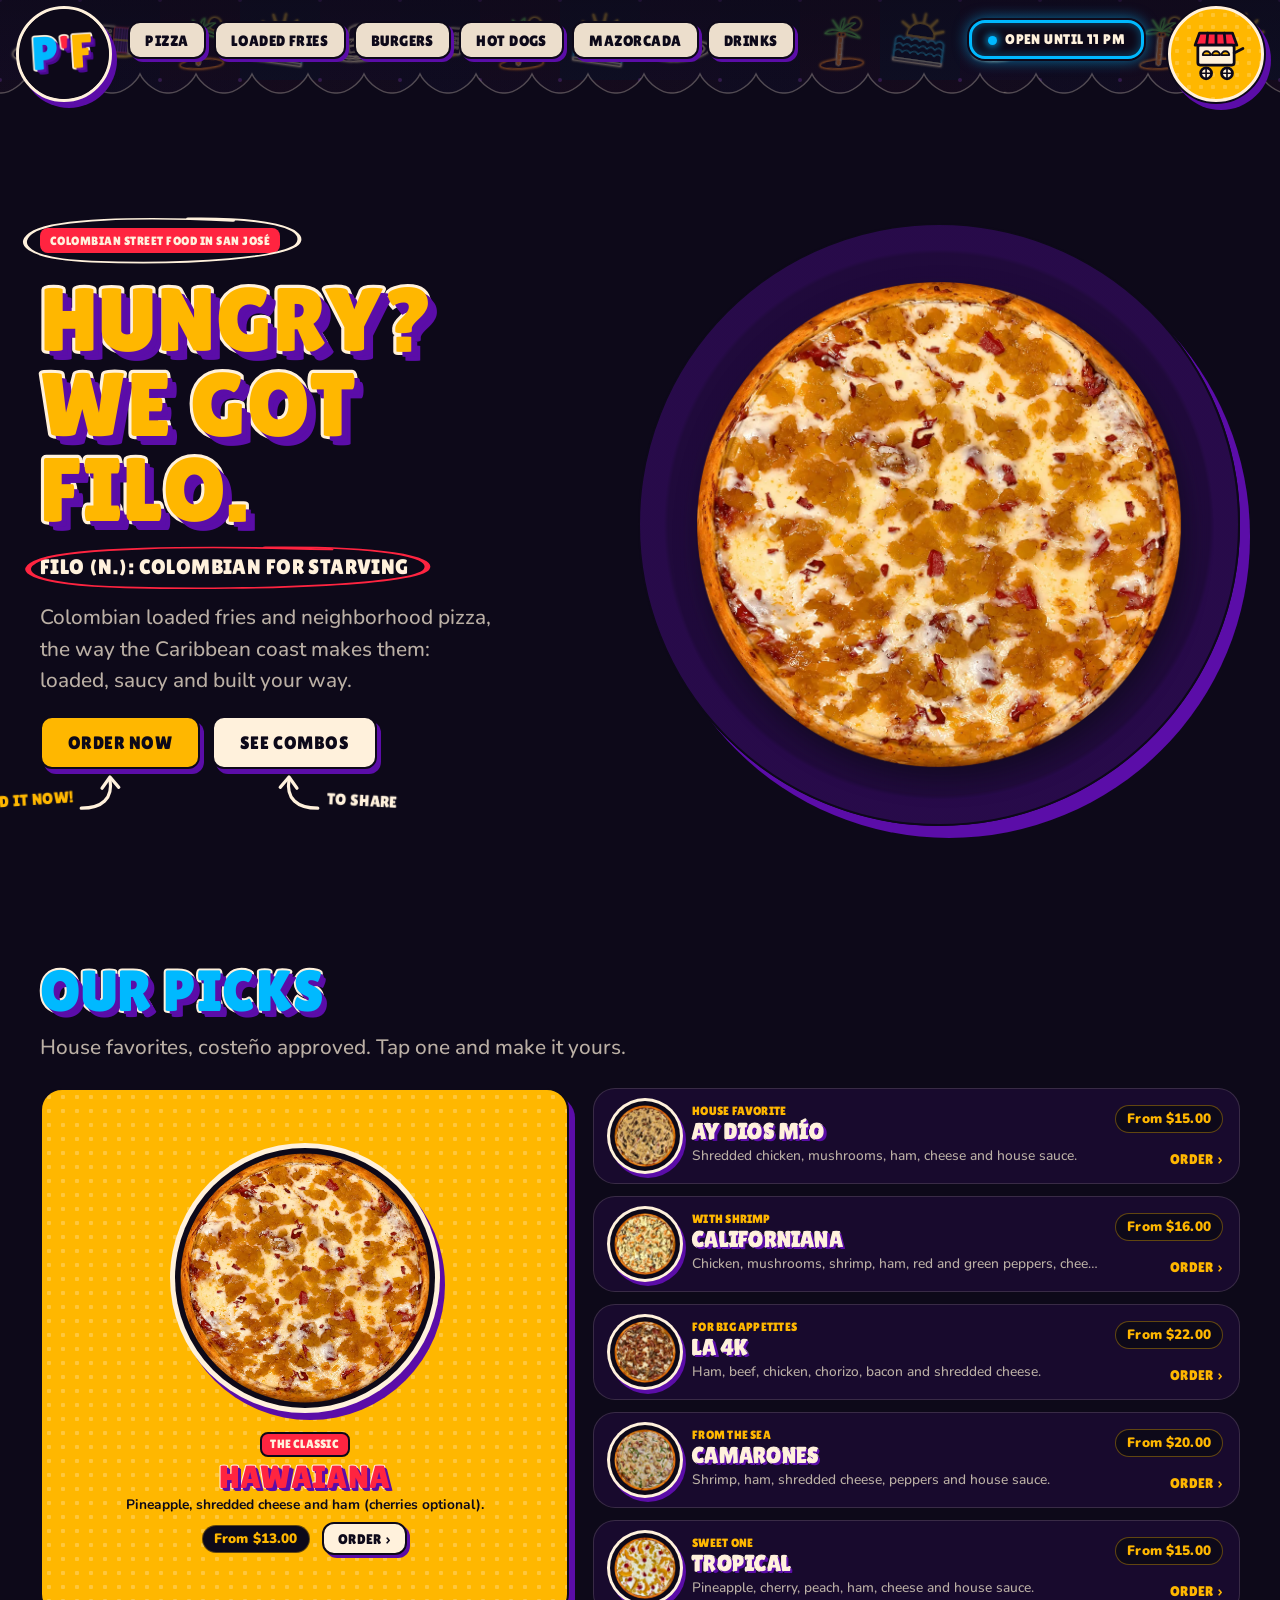
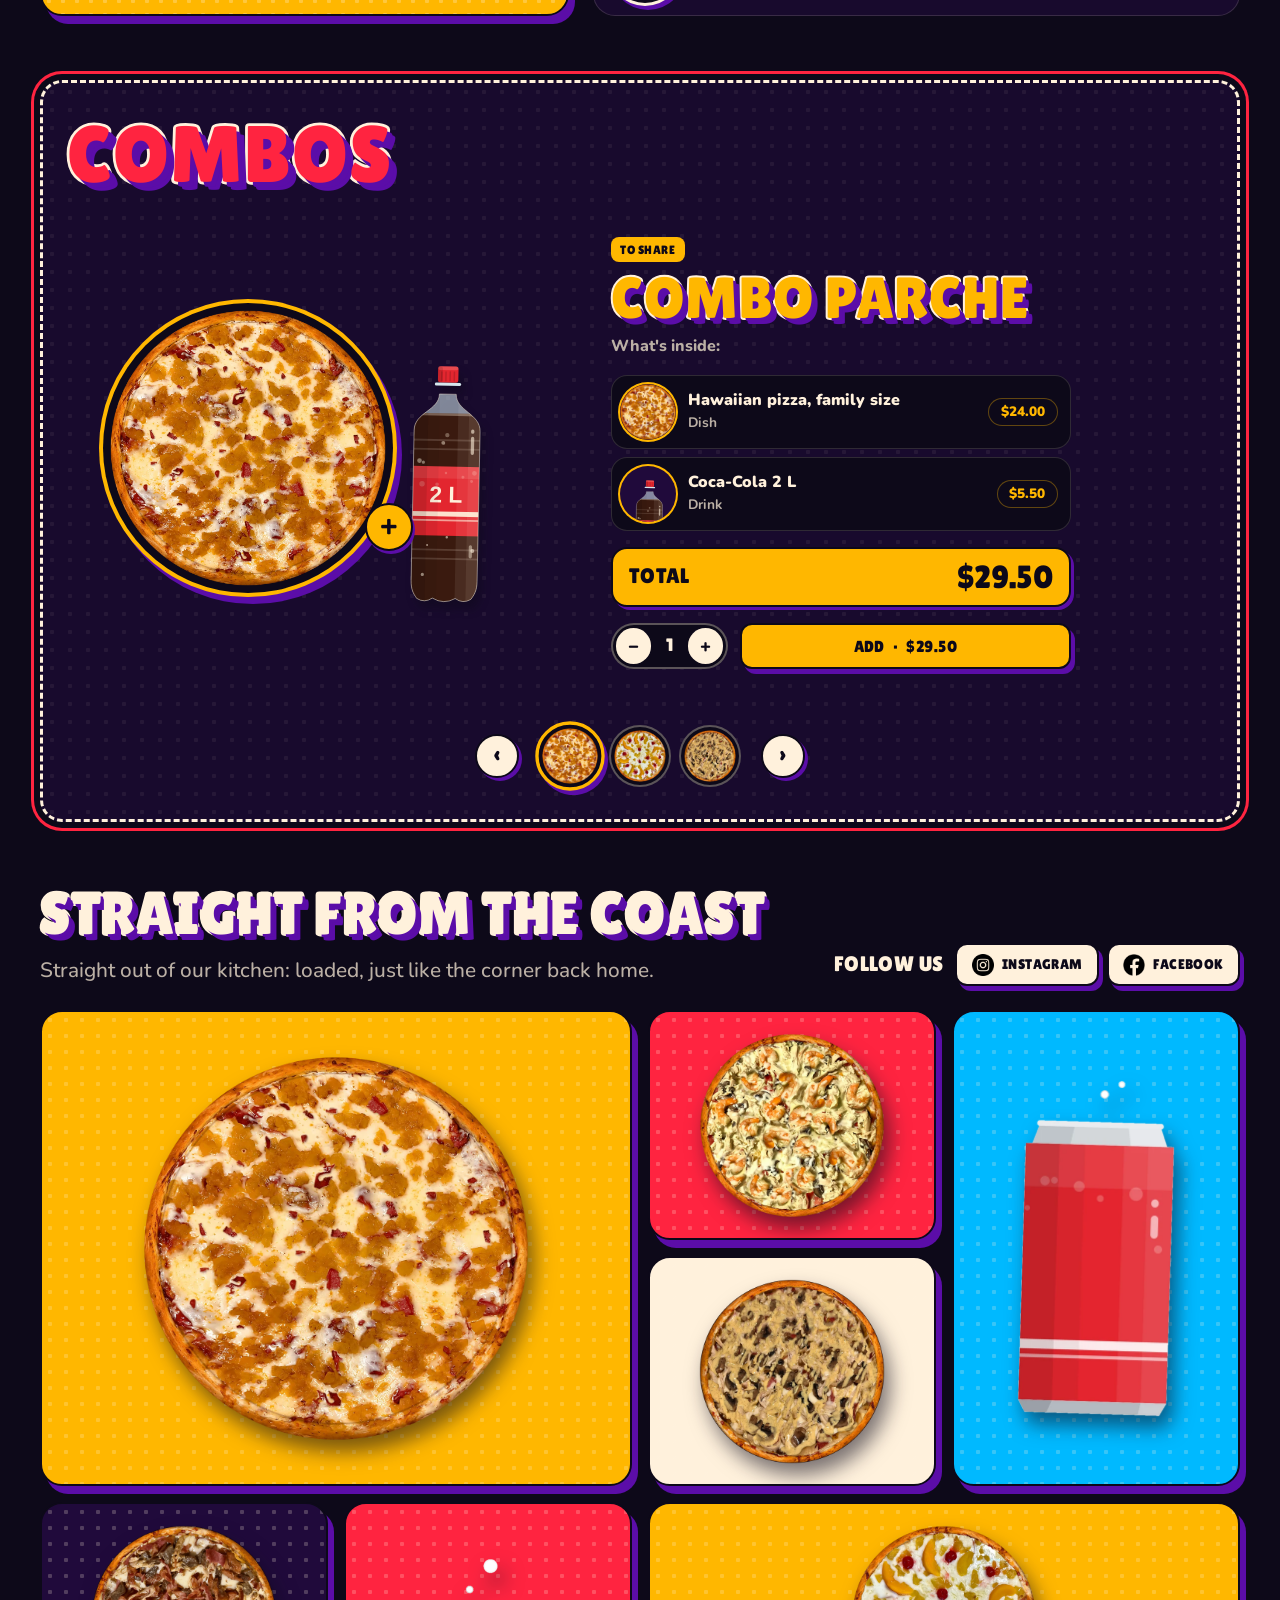
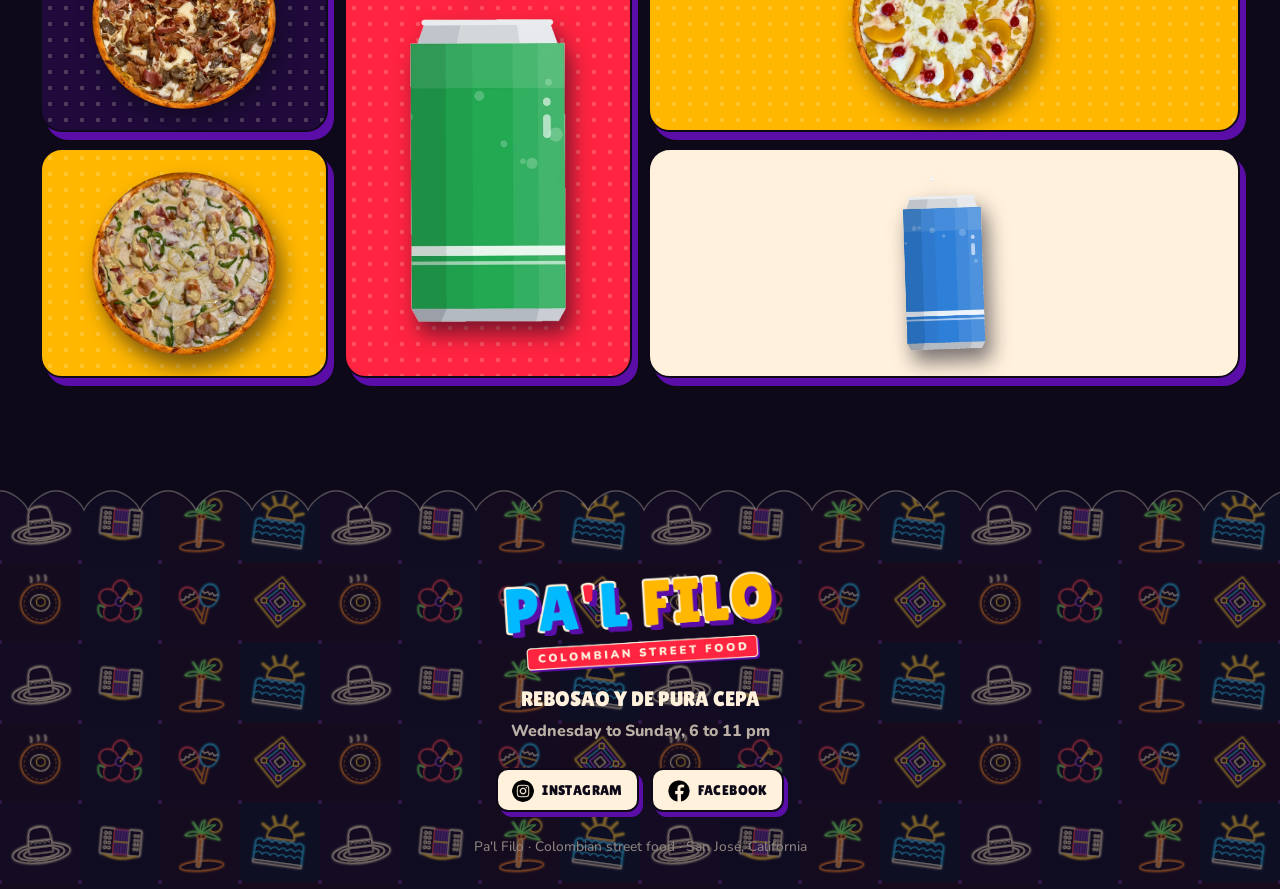
==== commit 54cbd061: "Celular: fichas de especialidad redistribuidas, salsas sin cortes, faldones parejos, horario centrad" ====
--- a/index.html
+++ b/index.html
@@ -14,9 +14,9 @@
 <link rel="preconnect" href="https://fonts.googleapis.com">
 <link rel="preconnect" href="https://fonts.gstatic.com" crossorigin>
 <link href="https://fonts.googleapis.com/css2?family=Lilita+One&family=Nunito:wght@500;600;700;800;900&display=swap" rel="stylesheet">
-<link rel="stylesheet" href="Styles/palfilo.css?v=74">
-<link rel="stylesheet" href="Styles/inicio.css?v=74">
-<link rel="stylesheet" href="Styles/checkout.css?v=74">
+<link rel="stylesheet" href="Styles/palfilo.css?v=75">
+<link rel="stylesheet" href="Styles/inicio.css?v=75">
+<link rel="stylesheet" href="Styles/checkout.css?v=75">
 </head>
 <body>
 <a class="sr" href="#contenido"><span class="es">Saltar al contenido</span><span class="en">Skip to content</span></a>
@@ -43,7 +43,7 @@
       </div>
       <div class="portada__plato">
         <div class="plato-hero">
-          <img class="plato-hero__foto" src="IMG/Salchipapas/la-pal-filo.webp?v=74" onerror="this.onerror=null;this.src='IMG/Pizzas/hawaiana.webp?v=74';this.classList.add('es-pizza')" alt="" width="600" height="600" fetchpriority="high">
+          <img class="plato-hero__foto" src="IMG/Salchipapas/la-pal-filo.webp?v=75" onerror="this.onerror=null;this.src='IMG/Pizzas/hawaiana.webp?v=75';this.classList.add('es-pizza')" alt="" width="600" height="600" fetchpriority="high">
           
         </div>
       </div>
@@ -54,12 +54,12 @@
   <section class="seccion envoltura" id="menu" aria-labelledby="t-reco">
     <div class="bloque-titulo"><h2 class="letrero" id="t-reco" style="--n: var(--cian);"><span class="es">Te recomendamos</span><span class="en">Our picks</span></h2><p><span class="es">Las de la casa, las que el costeño aprueba. Toca una y ármala a tu gusto.</span><span class="en">House favorites, costeño approved. Tap one and make it yours.</span></p></div>
     <ul class="casa" role="list">
-      <li><a class="casa__item casa__item--dest" href="Pages/pizza.html?esp=Hawaiana"><span class="casa__foto"><img src="IMG/Pizzas/hawaiana.webp?v=74" alt="" width="400" height="400" loading="lazy"></span><span class="casa__tx"><span class="casa__sello plana"><span class="es">La clásica</span><span class="en">The classic</span></span><b class="letrero">Hawaiana</b><small><span class="es">Piña, queso rayado, jamón (opcional cerezas)</span><span class="en">Pineapple, shredded cheese and ham (cherries optional).</span></small><span class="casa__pie"><span class="precio"><span class="es">Desde</span><span class="en">From</span> $13.00</span><span class="casa__ir plana"><span class="es">Pedir</span><span class="en">Order</span> ›</span></span></span></a></li>
-      <li><a class="casa__item" href="Pages/pizza.html?esp=Ay Dios Mío"><span class="casa__foto"><img src="IMG/Pizzas/ay-dios-mio.webp?v=74" alt="" width="400" height="400" loading="lazy"></span><span class="casa__tx"><span class="casa__sello plana"><span class="es">De la casa</span><span class="en">House favorite</span></span><b class="letrero">Ay Dios Mío</b><small><span class="es">Pollo desmechado, champiñones, jamón, queso rayado y salsa de la casa</span><span class="en">Shredded chicken, mushrooms, ham, cheese and house sauce.</span></small><span class="casa__pie"><span class="precio"><span class="es">Desde</span><span class="en">From</span> $15.00</span><span class="casa__ir plana"><span class="es">Pedir</span><span class="en">Order</span> ›</span></span></span></a></li>
-      <li><a class="casa__item" href="Pages/pizza.html?esp=Californiana"><span class="casa__foto"><img src="IMG/Pizzas/californiana.webp?v=74" alt="" width="400" height="400" loading="lazy"></span><span class="casa__tx"><span class="casa__sello plana"><span class="es">Con camarones</span><span class="en">With shrimp</span></span><b class="letrero">Californiana</b><small><span class="es">Pollo desmechado, champiñones, camarones, jamón, pimentón rojo y verde, queso rayado y salsa de la casa</span><span class="en">Chicken, mushrooms, shrimp, ham, red and green peppers, cheese and house sauce.</span></small><span class="casa__pie"><span class="precio"><span class="es">Desde</span><span class="en">From</span> $16.00</span><span class="casa__ir plana"><span class="es">Pedir</span><span class="en">Order</span> ›</span></span></span></a></li>
-      <li><a class="casa__item" href="Pages/pizza.html?esp=La 4K"><span class="casa__foto"><img src="IMG/Pizzas/la-4k.webp?v=74" alt="" width="400" height="400" loading="lazy"></span><span class="casa__tx"><span class="casa__sello plana"><span class="es">Para los de buen diente</span><span class="en">For big appetites</span></span><b class="letrero">La 4K</b><small><span class="es">Jamón, carne de res, pollo, chorizo, tocino y queso rayado</span><span class="en">Ham, beef, chicken, chorizo, bacon and shredded cheese.</span></small><span class="casa__pie"><span class="precio"><span class="es">Desde</span><span class="en">From</span> $22.00</span><span class="casa__ir plana"><span class="es">Pedir</span><span class="en">Order</span> ›</span></span></span></a></li>
-      <li><a class="casa__item" href="Pages/pizza.html?esp=Camarones"><span class="casa__foto"><img src="IMG/Pizzas/camarones.webp?v=74" alt="" width="400" height="400" loading="lazy"></span><span class="casa__tx"><span class="casa__sello plana"><span class="es">Del mar</span><span class="en">From the sea</span></span><b class="letrero">Camarones</b><small><span class="es">Camarones, jamón, queso rayado, pimentón y salsa de la casa</span><span class="en">Shrimp, ham, shredded cheese, peppers and house sauce.</span></small><span class="casa__pie"><span class="precio"><span class="es">Desde</span><span class="en">From</span> $20.00</span><span class="casa__ir plana"><span class="es">Pedir</span><span class="en">Order</span> ›</span></span></span></a></li>
-      <li><a class="casa__item" href="Pages/pizza.html?esp=Tropical"><span class="casa__foto"><img src="IMG/Pizzas/tropical.webp?v=74" alt="" width="400" height="400" loading="lazy"></span><span class="casa__tx"><span class="casa__sello plana"><span class="es">Dulcecita</span><span class="en">Sweet one</span></span><b class="letrero">Tropical</b><small><span class="es">Piña, cereza, durazno, jamón, queso y salsa de la casa</span><span class="en">Pineapple, cherry, peach, ham, cheese and house sauce.</span></small><span class="casa__pie"><span class="precio"><span class="es">Desde</span><span class="en">From</span> $15.00</span><span class="casa__ir plana"><span class="es">Pedir</span><span class="en">Order</span> ›</span></span></span></a></li>
+      <li><a class="casa__item casa__item--dest" href="Pages/pizza.html?esp=Hawaiana"><span class="casa__foto"><img src="IMG/Pizzas/hawaiana.webp?v=75" alt="" width="400" height="400" loading="lazy"></span><span class="casa__tx"><span class="casa__sello plana"><span class="es">La clásica</span><span class="en">The classic</span></span><b class="letrero">Hawaiana</b><small><span class="es">Piña, queso rayado, jamón (opcional cerezas)</span><span class="en">Pineapple, shredded cheese and ham (cherries optional).</span></small><span class="casa__pie"><span class="precio"><span class="es">Desde</span><span class="en">From</span> $13.00</span><span class="casa__ir plana"><span class="es">Pedir</span><span class="en">Order</span> ›</span></span></span></a></li>
+      <li><a class="casa__item" href="Pages/pizza.html?esp=Ay Dios Mío"><span class="casa__foto"><img src="IMG/Pizzas/ay-dios-mio.webp?v=75" alt="" width="400" height="400" loading="lazy"></span><span class="casa__tx"><span class="casa__sello plana"><span class="es">De la casa</span><span class="en">House favorite</span></span><b class="letrero">Ay Dios Mío</b><small><span class="es">Pollo desmechado, champiñones, jamón, queso rayado y salsa de la casa</span><span class="en">Shredded chicken, mushrooms, ham, cheese and house sauce.</span></small><span class="casa__pie"><span class="precio"><span class="es">Desde</span><span class="en">From</span> $15.00</span><span class="casa__ir plana"><span class="es">Pedir</span><span class="en">Order</span> ›</span></span></span></a></li>
+      <li><a class="casa__item" href="Pages/pizza.html?esp=Californiana"><span class="casa__foto"><img src="IMG/Pizzas/californiana.webp?v=75" alt="" width="400" height="400" loading="lazy"></span><span class="casa__tx"><span class="casa__sello plana"><span class="es">Con camarones</span><span class="en">With shrimp</span></span><b class="letrero">Californiana</b><small><span class="es">Pollo desmechado, champiñones, camarones, jamón, pimentón rojo y verde, queso rayado y salsa de la casa</span><span class="en">Chicken, mushrooms, shrimp, ham, red and green peppers, cheese and house sauce.</span></small><span class="casa__pie"><span class="precio"><span class="es">Desde</span><span class="en">From</span> $16.00</span><span class="casa__ir plana"><span class="es">Pedir</span><span class="en">Order</span> ›</span></span></span></a></li>
+      <li><a class="casa__item" href="Pages/pizza.html?esp=La 4K"><span class="casa__foto"><img src="IMG/Pizzas/la-4k.webp?v=75" alt="" width="400" height="400" loading="lazy"></span><span class="casa__tx"><span class="casa__sello plana"><span class="es">Para los de buen diente</span><span class="en">For big appetites</span></span><b class="letrero">La 4K</b><small><span class="es">Jamón, carne de res, pollo, chorizo, tocino y queso rayado</span><span class="en">Ham, beef, chicken, chorizo, bacon and shredded cheese.</span></small><span class="casa__pie"><span class="precio"><span class="es">Desde</span><span class="en">From</span> $22.00</span><span class="casa__ir plana"><span class="es">Pedir</span><span class="en">Order</span> ›</span></span></span></a></li>
+      <li><a class="casa__item" href="Pages/pizza.html?esp=Camarones"><span class="casa__foto"><img src="IMG/Pizzas/camarones.webp?v=75" alt="" width="400" height="400" loading="lazy"></span><span class="casa__tx"><span class="casa__sello plana"><span class="es">Del mar</span><span class="en">From the sea</span></span><b class="letrero">Camarones</b><small><span class="es">Camarones, jamón, queso rayado, pimentón y salsa de la casa</span><span class="en">Shrimp, ham, shredded cheese, peppers and house sauce.</span></small><span class="casa__pie"><span class="precio"><span class="es">Desde</span><span class="en">From</span> $20.00</span><span class="casa__ir plana"><span class="es">Pedir</span><span class="en">Order</span> ›</span></span></span></a></li>
+      <li><a class="casa__item" href="Pages/pizza.html?esp=Tropical"><span class="casa__foto"><img src="IMG/Pizzas/tropical.webp?v=75" alt="" width="400" height="400" loading="lazy"></span><span class="casa__tx"><span class="casa__sello plana"><span class="es">Dulcecita</span><span class="en">Sweet one</span></span><b class="letrero">Tropical</b><small><span class="es">Piña, cereza, durazno, jamón, queso y salsa de la casa</span><span class="en">Pineapple, cherry, peach, ham, cheese and house sauce.</span></small><span class="casa__pie"><span class="precio"><span class="es">Desde</span><span class="en">From</span> $15.00</span><span class="casa__ir plana"><span class="es">Pedir</span><span class="en">Order</span> ›</span></span></span></a></li>
     </ul>
   </section>
 
@@ -67,10 +67,10 @@
     <div class="pizarra">
       <h2 class="pizarra__titulo letrero" id="t-combos" style="--n: var(--tomate);">Combos</h2>
       <div class="vitrina" data-vitrina data-auto="6500">
-        <article class="vitrina__slide combo-slide" id="combo-0" style="--n: var(--mango);"><div class="combo-slide__escena" aria-hidden="true"><span class="combo__plato"><img src="IMG/Pizzas/hawaiana.webp?v=74" alt="" width="600" height="600" loading="lazy"></span><span class="combo__mas">+</span><img class="combo__bebida" src="IMG/Bebidas/coca-cola-2.svg?v=74" alt="" loading="lazy"></div><div class="combo-panel" data-precio="29.50"><div class="combo-panel__cab"><span class="etiqueta"><span class="es">Para compartir</span><span class="en">To share</span></span><h3 class="letrero">Combo parche</h3><p><span class="es">Lo que lleva:</span><span class="en">What's inside:</span></p></div><ul class="combo-panel__ops"><li class="combo-op"><span class="combo-op__foto"><img src="IMG/Pizzas/hawaiana.webp?v=74" alt="" loading="lazy"></span><span class="combo-op__tx"><b><span class="es">Pizza Hawaiana Familiar</span><span class="en">Hawaiian pizza, family size</span></b><small><span class="es">Plato</span><span class="en">Dish</span></small></span><span class="precio">$24.00</span></li><li class="combo-op"><span class="combo-op__foto"><img src="IMG/Bebidas/coca-cola-2.svg?v=74" alt="" loading="lazy"></span><span class="combo-op__tx"><b><span class="es">Coca-Cola 2 L</span><span class="en">Coca-Cola 2 L</span></b><small><span class="es">Bebida</span><span class="en">Drink</span></small></span><span class="precio">$5.50</span></li></ul><div class="combo-panel__total"><span class="plana">Total</span><b data-total>$29.50</b></div><div class="combo-panel__barra"><div class="contador"><button type="button" data-cq="-1" aria-label="Uno menos">−</button><span class="qn" data-cq-n>1</span><button type="button" data-cq="1" aria-label="Uno más">+</button></div><button class="btn btn--primario" type="button" data-combo="Combo parche" data-lineas="Pizza Hawaiana Familiar|Coca-Cola 2 L" data-precio="29.50"><span class="es">Agregar</span><span class="en">Add</span> · <span data-total>$29.50</span></button></div></div></article>
-        <article class="vitrina__slide combo-slide" id="combo-1" style="--n: var(--cian);" hidden><div class="combo-slide__escena" aria-hidden="true"><span class="combo__plato"><img src="IMG/Pizzas/tropical.webp?v=74" alt="" width="600" height="600" loading="lazy"></span><span class="combo__mas">+</span><img class="combo__bebida" src="IMG/Bebidas/pepsi.webp?v=74" alt="" loading="lazy"></div><div class="combo-panel" data-precio="17.50"><div class="combo-panel__cab"><span class="etiqueta"><span class="es">Para uno con filo</span><span class="en">For one, starving</span></span><h3 class="letrero">Combo parcero</h3><p><span class="es">Lo que lleva:</span><span class="en">What's inside:</span></p></div><ul class="combo-panel__ops"><li class="combo-op"><span class="combo-op__foto"><img src="IMG/Pizzas/tropical.webp?v=74" alt="" loading="lazy"></span><span class="combo-op__tx"><b><span class="es">Pizza Tropical Personal</span><span class="en">Tropical pizza, personal size</span></b><small><span class="es">Plato</span><span class="en">Dish</span></small></span><span class="precio">$15.00</span></li><li class="combo-op"><span class="combo-op__foto"><img src="IMG/Bebidas/pepsi.webp?v=74" alt="" loading="lazy"></span><span class="combo-op__tx"><b><span class="es">Pepsi en lata</span><span class="en">Pepsi, can</span></b><small><span class="es">Bebida</span><span class="en">Drink</span></small></span><span class="precio">$2.50</span></li></ul><div class="combo-panel__total"><span class="plana">Total</span><b data-total>$17.50</b></div><div class="combo-panel__barra"><div class="contador"><button type="button" data-cq="-1" aria-label="Uno menos">−</button><span class="qn" data-cq-n>1</span><button type="button" data-cq="1" aria-label="Uno más">+</button></div><button class="btn btn--primario" type="button" data-combo="Combo parcero" data-lineas="Pizza Tropical Personal|Pepsi en lata" data-precio="17.50"><span class="es">Agregar</span><span class="en">Add</span> · <span data-total>$17.50</span></button></div></div></article>
-        <article class="vitrina__slide combo-slide" id="combo-2" style="--n: var(--tomate);" hidden><div class="combo-slide__escena" aria-hidden="true"><span class="combo__plato"><img src="IMG/Pizzas/ay-dios-mio.webp?v=74" alt="" width="600" height="600" loading="lazy"></span><span class="combo__mas">+</span><img class="combo__bebida" src="IMG/Bebidas/sprite.webp?v=74" alt="" loading="lazy"></div><div class="combo-panel" data-precio="27.00"><div class="combo-panel__cab"><span class="etiqueta"><span class="es">Para dos</span><span class="en">For two</span></span><h3 class="letrero">Combo ¡ay Dios mío!</h3><p><span class="es">Lo que lleva:</span><span class="en">What's inside:</span></p></div><ul class="combo-panel__ops"><li class="combo-op"><span class="combo-op__foto"><img src="IMG/Pizzas/ay-dios-mio.webp?v=74" alt="" loading="lazy"></span><span class="combo-op__tx"><b><span class="es">Pizza Ay Dios Mío Medium</span><span class="en">Ay Dios Mío pizza, medium</span></b><small><span class="es">Plato</span><span class="en">Dish</span></small></span><span class="precio">$22.00</span></li><li class="combo-op"><span class="combo-op__foto"><img src="IMG/Bebidas/sprite.webp?v=74" alt="" loading="lazy"></span><span class="combo-op__tx"><b><span class="es">2 Sprite en lata</span><span class="en">2 Sprite, cans</span></b><small><span class="es">Bebida</span><span class="en">Drink</span></small></span><span class="precio">$5.00</span></li></ul><div class="combo-panel__total"><span class="plana">Total</span><b data-total>$27.00</b></div><div class="combo-panel__barra"><div class="contador"><button type="button" data-cq="-1" aria-label="Uno menos">−</button><span class="qn" data-cq-n>1</span><button type="button" data-cq="1" aria-label="Uno más">+</button></div><button class="btn btn--primario" type="button" data-combo="Combo ¡ay Dios mío!" data-lineas="Pizza Ay Dios Mío Medium|2 Sprite en lata" data-precio="27.00"><span class="es">Agregar</span><span class="en">Add</span> · <span data-total>$27.00</span></button></div></div></article>
-        <div class="vitrina__nav"><button class="vitrina__flecha" type="button" data-paso="-1" aria-label="Anterior / Previous">‹</button><ul class="vitrina__minis" role="list"><li><button class="vitrina__mini" type="button" data-slide="0" aria-controls="combo-0" aria-pressed="true" aria-label="Combo parche"><img src="IMG/Pizzas/hawaiana.webp?v=74" alt="" width="120" height="120"></button></li><li><button class="vitrina__mini" type="button" data-slide="1" aria-controls="combo-1" aria-pressed="false" aria-label="Combo parcero"><img src="IMG/Pizzas/tropical.webp?v=74" alt="" width="120" height="120"></button></li><li><button class="vitrina__mini" type="button" data-slide="2" aria-controls="combo-2" aria-pressed="false" aria-label="Combo ¡ay Dios mío!"><img src="IMG/Pizzas/ay-dios-mio.webp?v=74" alt="" width="120" height="120"></button></li></ul><button class="vitrina__flecha" type="button" data-paso="1" aria-label="Siguiente / Next">›</button></div>
+        <article class="vitrina__slide combo-slide" id="combo-0" style="--n: var(--mango);"><div class="combo-slide__escena" aria-hidden="true"><span class="combo__plato"><img src="IMG/Pizzas/hawaiana.webp?v=75" alt="" width="600" height="600" loading="lazy"></span><span class="combo__mas">+</span><img class="combo__bebida" src="IMG/Bebidas/coca-cola-2.svg?v=75" alt="" loading="lazy"></div><div class="combo-panel" data-precio="29.50"><div class="combo-panel__cab"><span class="etiqueta"><span class="es">Para compartir</span><span class="en">To share</span></span><h3 class="letrero">Combo parche</h3><p><span class="es">Lo que lleva:</span><span class="en">What's inside:</span></p></div><ul class="combo-panel__ops"><li class="combo-op"><span class="combo-op__foto"><img src="IMG/Pizzas/hawaiana.webp?v=75" alt="" loading="lazy"></span><span class="combo-op__tx"><b><span class="es">Pizza Hawaiana Familiar</span><span class="en">Hawaiian pizza, family size</span></b><small><span class="es">Plato</span><span class="en">Dish</span></small></span><span class="precio">$24.00</span></li><li class="combo-op"><span class="combo-op__foto"><img src="IMG/Bebidas/coca-cola-2.svg?v=75" alt="" loading="lazy"></span><span class="combo-op__tx"><b><span class="es">Coca-Cola 2 L</span><span class="en">Coca-Cola 2 L</span></b><small><span class="es">Bebida</span><span class="en">Drink</span></small></span><span class="precio">$5.50</span></li></ul><div class="combo-panel__total"><span class="plana">Total</span><b data-total>$29.50</b></div><div class="combo-panel__barra"><div class="contador"><button type="button" data-cq="-1" aria-label="Uno menos">−</button><span class="qn" data-cq-n>1</span><button type="button" data-cq="1" aria-label="Uno más">+</button></div><button class="btn btn--primario" type="button" data-combo="Combo parche" data-lineas="Pizza Hawaiana Familiar|Coca-Cola 2 L" data-precio="29.50"><span class="es">Agregar</span><span class="en">Add</span> · <span data-total>$29.50</span></button></div></div></article>
+        <article class="vitrina__slide combo-slide" id="combo-1" style="--n: var(--cian);" hidden><div class="combo-slide__escena" aria-hidden="true"><span class="combo__plato"><img src="IMG/Pizzas/tropical.webp?v=75" alt="" width="600" height="600" loading="lazy"></span><span class="combo__mas">+</span><img class="combo__bebida" src="IMG/Bebidas/pepsi.webp?v=75" alt="" loading="lazy"></div><div class="combo-panel" data-precio="17.50"><div class="combo-panel__cab"><span class="etiqueta"><span class="es">Para uno con filo</span><span class="en">For one, starving</span></span><h3 class="letrero">Combo parcero</h3><p><span class="es">Lo que lleva:</span><span class="en">What's inside:</span></p></div><ul class="combo-panel__ops"><li class="combo-op"><span class="combo-op__foto"><img src="IMG/Pizzas/tropical.webp?v=75" alt="" loading="lazy"></span><span class="combo-op__tx"><b><span class="es">Pizza Tropical Personal</span><span class="en">Tropical pizza, personal size</span></b><small><span class="es">Plato</span><span class="en">Dish</span></small></span><span class="precio">$15.00</span></li><li class="combo-op"><span class="combo-op__foto"><img src="IMG/Bebidas/pepsi.webp?v=75" alt="" loading="lazy"></span><span class="combo-op__tx"><b><span class="es">Pepsi en lata</span><span class="en">Pepsi, can</span></b><small><span class="es">Bebida</span><span class="en">Drink</span></small></span><span class="precio">$2.50</span></li></ul><div class="combo-panel__total"><span class="plana">Total</span><b data-total>$17.50</b></div><div class="combo-panel__barra"><div class="contador"><button type="button" data-cq="-1" aria-label="Uno menos">−</button><span class="qn" data-cq-n>1</span><button type="button" data-cq="1" aria-label="Uno más">+</button></div><button class="btn btn--primario" type="button" data-combo="Combo parcero" data-lineas="Pizza Tropical Personal|Pepsi en lata" data-precio="17.50"><span class="es">Agregar</span><span class="en">Add</span> · <span data-total>$17.50</span></button></div></div></article>
+        <article class="vitrina__slide combo-slide" id="combo-2" style="--n: var(--tomate);" hidden><div class="combo-slide__escena" aria-hidden="true"><span class="combo__plato"><img src="IMG/Pizzas/ay-dios-mio.webp?v=75" alt="" width="600" height="600" loading="lazy"></span><span class="combo__mas">+</span><img class="combo__bebida" src="IMG/Bebidas/sprite.webp?v=75" alt="" loading="lazy"></div><div class="combo-panel" data-precio="27.00"><div class="combo-panel__cab"><span class="etiqueta"><span class="es">Para dos</span><span class="en">For two</span></span><h3 class="letrero">Combo ¡ay Dios mío!</h3><p><span class="es">Lo que lleva:</span><span class="en">What's inside:</span></p></div><ul class="combo-panel__ops"><li class="combo-op"><span class="combo-op__foto"><img src="IMG/Pizzas/ay-dios-mio.webp?v=75" alt="" loading="lazy"></span><span class="combo-op__tx"><b><span class="es">Pizza Ay Dios Mío Medium</span><span class="en">Ay Dios Mío pizza, medium</span></b><small><span class="es">Plato</span><span class="en">Dish</span></small></span><span class="precio">$22.00</span></li><li class="combo-op"><span class="combo-op__foto"><img src="IMG/Bebidas/sprite.webp?v=75" alt="" loading="lazy"></span><span class="combo-op__tx"><b><span class="es">2 Sprite en lata</span><span class="en">2 Sprite, cans</span></b><small><span class="es">Bebida</span><span class="en">Drink</span></small></span><span class="precio">$5.00</span></li></ul><div class="combo-panel__total"><span class="plana">Total</span><b data-total>$27.00</b></div><div class="combo-panel__barra"><div class="contador"><button type="button" data-cq="-1" aria-label="Uno menos">−</button><span class="qn" data-cq-n>1</span><button type="button" data-cq="1" aria-label="Uno más">+</button></div><button class="btn btn--primario" type="button" data-combo="Combo ¡ay Dios mío!" data-lineas="Pizza Ay Dios Mío Medium|2 Sprite en lata" data-precio="27.00"><span class="es">Agregar</span><span class="en">Add</span> · <span data-total>$27.00</span></button></div></div></article>
+        <div class="vitrina__nav"><button class="vitrina__flecha" type="button" data-paso="-1" aria-label="Anterior / Previous">‹</button><ul class="vitrina__minis" role="list"><li><button class="vitrina__mini" type="button" data-slide="0" aria-controls="combo-0" aria-pressed="true" aria-label="Combo parche"><img src="IMG/Pizzas/hawaiana.webp?v=75" alt="" width="120" height="120"></button></li><li><button class="vitrina__mini" type="button" data-slide="1" aria-controls="combo-1" aria-pressed="false" aria-label="Combo parcero"><img src="IMG/Pizzas/tropical.webp?v=75" alt="" width="120" height="120"></button></li><li><button class="vitrina__mini" type="button" data-slide="2" aria-controls="combo-2" aria-pressed="false" aria-label="Combo ¡ay Dios mío!"><img src="IMG/Pizzas/ay-dios-mio.webp?v=75" alt="" width="120" height="120"></button></li></ul><button class="vitrina__flecha" type="button" data-paso="1" aria-label="Siguiente / Next">›</button></div>
       </div>
     </div>
   </section>
@@ -82,15 +82,15 @@
       <div class="galeria__redes"><span class="plana"><span class="es">Síguenos</span><span class="en">Follow us</span></span><a class="btn btn--secundario btn--chico" href="https://www.instagram.com/tazmaniafoodoficial/" target="_blank" rel="noopener"><img src="IMG/Redes/instagram.png" alt="" width="22" height="22">Instagram</a><a class="btn btn--secundario btn--chico" href="https://www.facebook.com/p/Tazmania-Food-61559588588174/" target="_blank" rel="noopener"><img src="IMG/Redes/facebook.png" alt="" width="22" height="22">Facebook</a></div>
     </div>
     <ul class="galeria" role="list">
-      <li class="foto foto--mango foto--grande"><a href="Pages/pizza.html?esp=Hawaiana"><img class="foto__img" src="IMG/Pizzas/hawaiana.webp?v=74" alt="Hawaiana" loading="lazy"><span class="foto__pie"><b class="letrero">Hawaiana</b><span class="plana"><span class="es">Pedir</span><span class="en">Order</span></span></span></a></li>
-      <li class="foto foto--tomate"><a href="Pages/pizza.html?esp=Californiana"><img class="foto__img" src="IMG/Pizzas/californiana.webp?v=74" alt="Californiana" loading="lazy"><span class="foto__pie"><b class="letrero">Californiana</b><span class="plana"><span class="es">Pedir</span><span class="en">Order</span></span></span></a></li>
-      <li class="foto foto--cian foto--alta"><a href="Pages/bebidas.html"><img class="foto__img es-lata" src="IMG/Bebidas/coca-cola.webp?v=74" alt="Coca-Cola" loading="lazy"><span class="foto__pie"><b class="letrero">Coca-Cola</b><span class="plana"><span class="es">Pedir</span><span class="en">Order</span></span></span></a></li>
-      <li class="foto foto--crema"><a href="Pages/pizza.html?esp=Ay%20Dios%20M%C3%ADo"><img class="foto__img" src="IMG/Pizzas/ay-dios-mio.webp?v=74" alt="Ay Dios Mío" loading="lazy"><span class="foto__pie"><b class="letrero">Ay Dios Mío</b><span class="plana"><span class="es">Pedir</span><span class="en">Order</span></span></span></a></li>
-      <li class="foto foto--oscuro"><a href="Pages/pizza.html?esp=La%204K"><img class="foto__img" src="IMG/Pizzas/la-4k.webp?v=74" alt="La 4K" loading="lazy"><span class="foto__pie"><b class="letrero">La 4K</b><span class="plana"><span class="es">Pedir</span><span class="en">Order</span></span></span></a></li>
-      <li class="foto foto--tomate foto--alta"><a href="Pages/bebidas.html"><img class="foto__img es-lata" src="IMG/Bebidas/sprite.webp?v=74" alt="Sprite" loading="lazy"><span class="foto__pie"><b class="letrero">Sprite</b><span class="plana"><span class="es">Pedir</span><span class="en">Order</span></span></span></a></li>
-      <li class="foto foto--mango foto--ancha"><a href="Pages/pizza.html?esp=Tropical"><img class="foto__img" src="IMG/Pizzas/tropical.webp?v=74" alt="Tropical" loading="lazy"><span class="foto__pie"><b class="letrero">Tropical</b><span class="plana"><span class="es">Pedir</span><span class="en">Order</span></span></span></a></li>
-      <li class="foto foto--mango"><a href="Pages/pizza.html?esp=Camarones"><img class="foto__img" src="IMG/Pizzas/camarones.webp?v=74" alt="Camarones" loading="lazy"><span class="foto__pie"><b class="letrero">Camarones</b><span class="plana"><span class="es">Pedir</span><span class="en">Order</span></span></span></a></li>
-      <li class="foto foto--crema foto--ancha"><a href="Pages/bebidas.html"><img class="foto__img es-lata" src="IMG/Bebidas/pepsi.webp?v=74" alt="Pepsi" loading="lazy"><span class="foto__pie"><b class="letrero">Pepsi</b><span class="plana"><span class="es">Pedir</span><span class="en">Order</span></span></span></a></li>
+      <li class="foto foto--mango foto--grande"><a href="Pages/pizza.html?esp=Hawaiana"><img class="foto__img" src="IMG/Pizzas/hawaiana.webp?v=75" alt="Hawaiana" loading="lazy"><span class="foto__pie"><b class="letrero">Hawaiana</b><span class="plana"><span class="es">Pedir</span><span class="en">Order</span></span></span></a></li>
+      <li class="foto foto--tomate"><a href="Pages/pizza.html?esp=Californiana"><img class="foto__img" src="IMG/Pizzas/californiana.webp?v=75" alt="Californiana" loading="lazy"><span class="foto__pie"><b class="letrero">Californiana</b><span class="plana"><span class="es">Pedir</span><span class="en">Order</span></span></span></a></li>
+      <li class="foto foto--cian foto--alta"><a href="Pages/bebidas.html"><img class="foto__img es-lata" src="IMG/Bebidas/coca-cola.webp?v=75" alt="Coca-Cola" loading="lazy"><span class="foto__pie"><b class="letrero">Coca-Cola</b><span class="plana"><span class="es">Pedir</span><span class="en">Order</span></span></span></a></li>
+      <li class="foto foto--crema"><a href="Pages/pizza.html?esp=Ay%20Dios%20M%C3%ADo"><img class="foto__img" src="IMG/Pizzas/ay-dios-mio.webp?v=75" alt="Ay Dios Mío" loading="lazy"><span class="foto__pie"><b class="letrero">Ay Dios Mío</b><span class="plana"><span class="es">Pedir</span><span class="en">Order</span></span></span></a></li>
+      <li class="foto foto--oscuro"><a href="Pages/pizza.html?esp=La%204K"><img class="foto__img" src="IMG/Pizzas/la-4k.webp?v=75" alt="La 4K" loading="lazy"><span class="foto__pie"><b class="letrero">La 4K</b><span class="plana"><span class="es">Pedir</span><span class="en">Order</span></span></span></a></li>
+      <li class="foto foto--tomate foto--alta"><a href="Pages/bebidas.html"><img class="foto__img es-lata" src="IMG/Bebidas/sprite.webp?v=75" alt="Sprite" loading="lazy"><span class="foto__pie"><b class="letrero">Sprite</b><span class="plana"><span class="es">Pedir</span><span class="en">Order</span></span></span></a></li>
+      <li class="foto foto--mango foto--ancha"><a href="Pages/pizza.html?esp=Tropical"><img class="foto__img" src="IMG/Pizzas/tropical.webp?v=75" alt="Tropical" loading="lazy"><span class="foto__pie"><b class="letrero">Tropical</b><span class="plana"><span class="es">Pedir</span><span class="en">Order</span></span></span></a></li>
+      <li class="foto foto--mango"><a href="Pages/pizza.html?esp=Camarones"><img class="foto__img" src="IMG/Pizzas/camarones.webp?v=75" alt="Camarones" loading="lazy"><span class="foto__pie"><b class="letrero">Camarones</b><span class="plana"><span class="es">Pedir</span><span class="en">Order</span></span></span></a></li>
+      <li class="foto foto--crema foto--ancha"><a href="Pages/bebidas.html"><img class="foto__img es-lata" src="IMG/Bebidas/pepsi.webp?v=75" alt="Pepsi" loading="lazy"><span class="foto__pie"><b class="letrero">Pepsi</b><span class="plana"><span class="es">Pedir</span><span class="en">Order</span></span></span></a></li>
     </ul>
   </section>
 </main>
@@ -115,10 +115,10 @@
 </aside>
 <template id="tpl-item"><div class="linea-pedido"><div class="fila"><b class="nm"></b><span class="pt"></span></div><p class="ln"></p><div class="fila"><div class="contador"><button type="button" data-c="-1" aria-label="Uno menos">−</button><span class="qn"></span><button type="button" data-c="1" aria-label="Uno más">+</button></div><button class="btn-texto" type="button" data-c="del"><span class="es">Quitar</span><span class="en">Remove</span></button></div></div></template>
 <div class="aviso" id="toast" role="status"><span class="es">Agregado al carrito</span><span class="en">Added to cart</span></div>
-<script src="JS/cart.js?v=74"></script>
-<script src="JS/inicio.js?v=74"></script>
-<script src="JS/checkout.js?v=74"></script>
-<script src="JS/horario.js?v=74"></script>
-<script src="JS/telon.js?v=74"></script>
+<script src="JS/cart.js?v=75"></script>
+<script src="JS/inicio.js?v=75"></script>
+<script src="JS/checkout.js?v=75"></script>
+<script src="JS/horario.js?v=75"></script>
+<script src="JS/telon.js?v=75"></script>
 </body>
 </html>
--- a/Styles/palfilo.css
+++ b/Styles/palfilo.css
@@ -442,3 +442,15 @@
   .cartelito__caja:not([aria-expanded="true"]):hover .cartelito__detalle, .cartelito__caja:not([aria-expanded="true"]):focus-visible .cartelito__detalle { opacity: 0; visibility: hidden; }
   .horario__dias { border-top: 0; }
 }
+
+/* v75: en celular el aviso de horario va centrado en la carpa y su letrero, parejo */
+@media (max-width: 720px) {
+  .cartelito { margin-inline: auto; }
+  .carpa .cartelito + .carrito-btn { margin-left: 0; }
+  .cartelito__detalle,
+  .cartelito__caja:hover .cartelito__detalle, .cartelito__caja:focus-visible .cartelito__detalle, .cartelito__caja[aria-expanded="true"] .cartelito__detalle {
+    width: max-content; max-width: calc(100vw - 24px); padding: 0.75rem 0.85rem; gap: 0.5rem;
+  }
+  .horario__dias { padding-top: 0; justify-content: center; }
+  .horario__zona { max-width: 26ch; }
+}
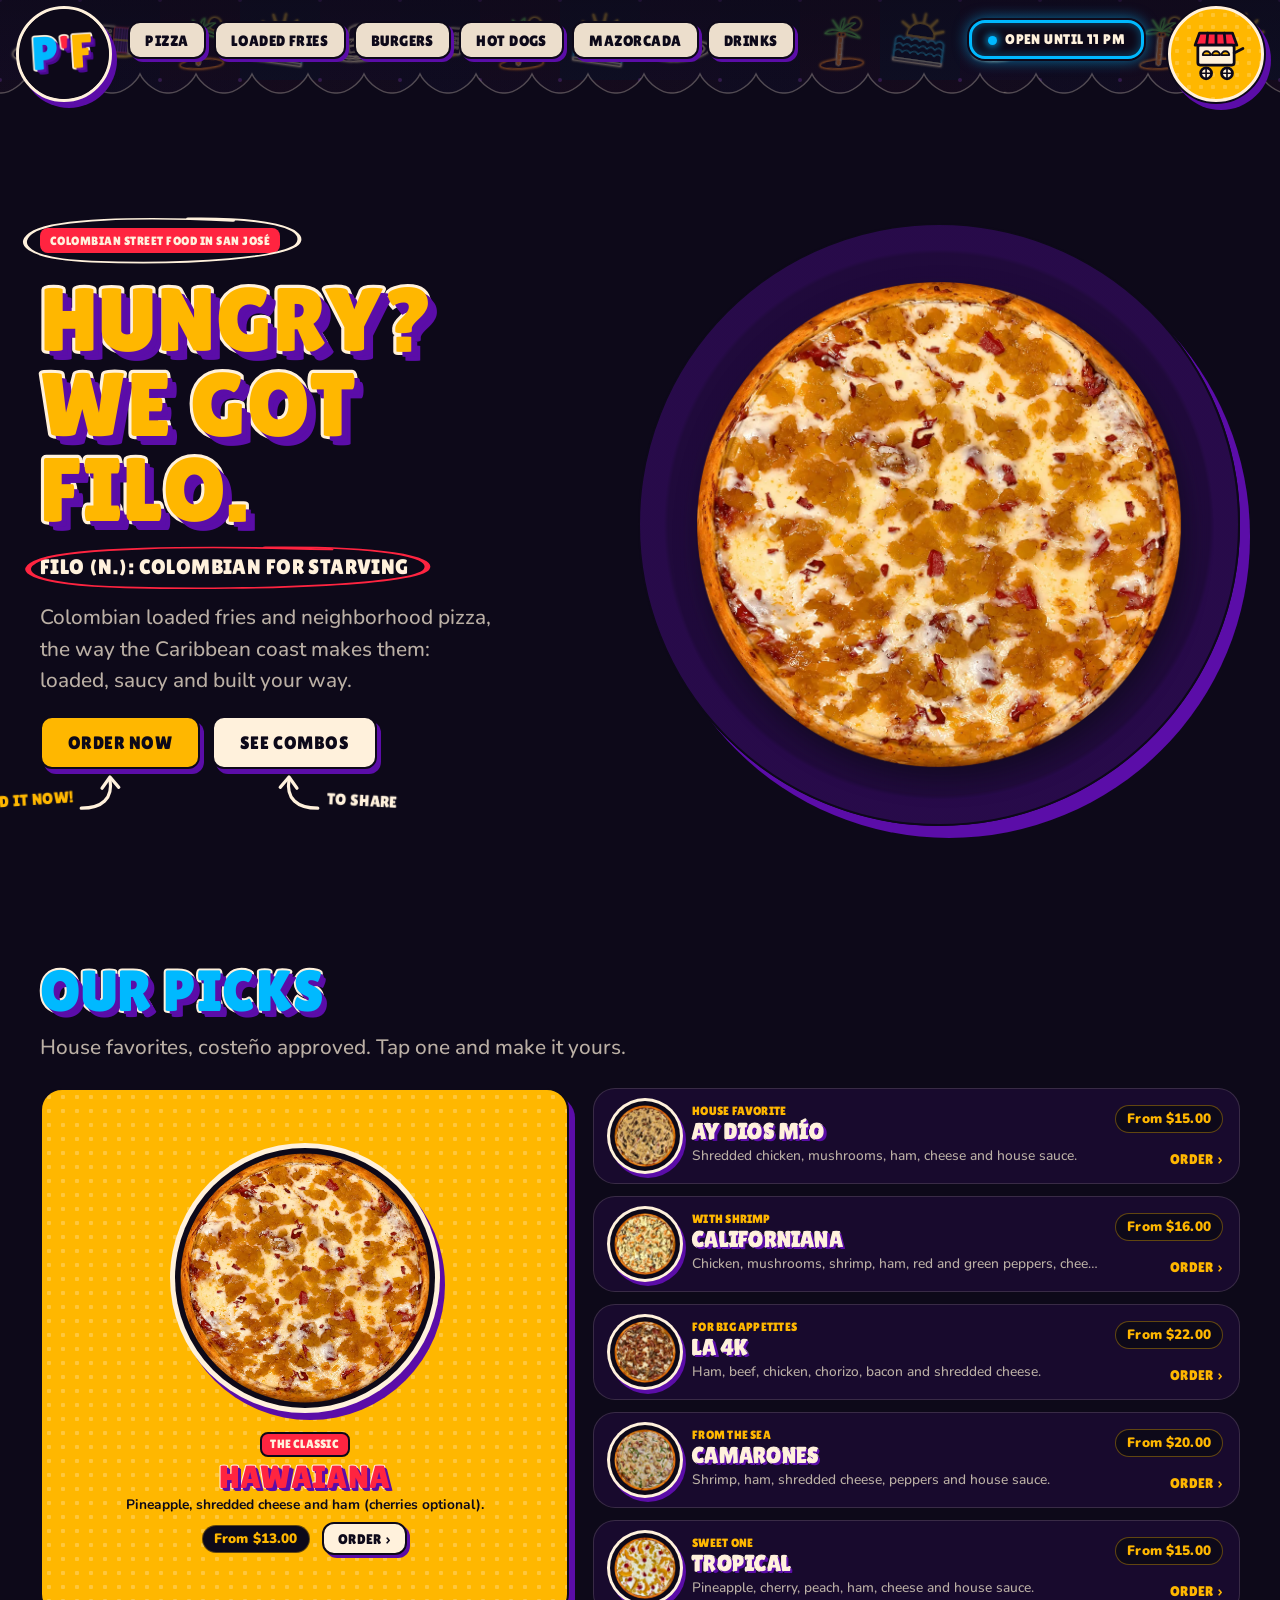
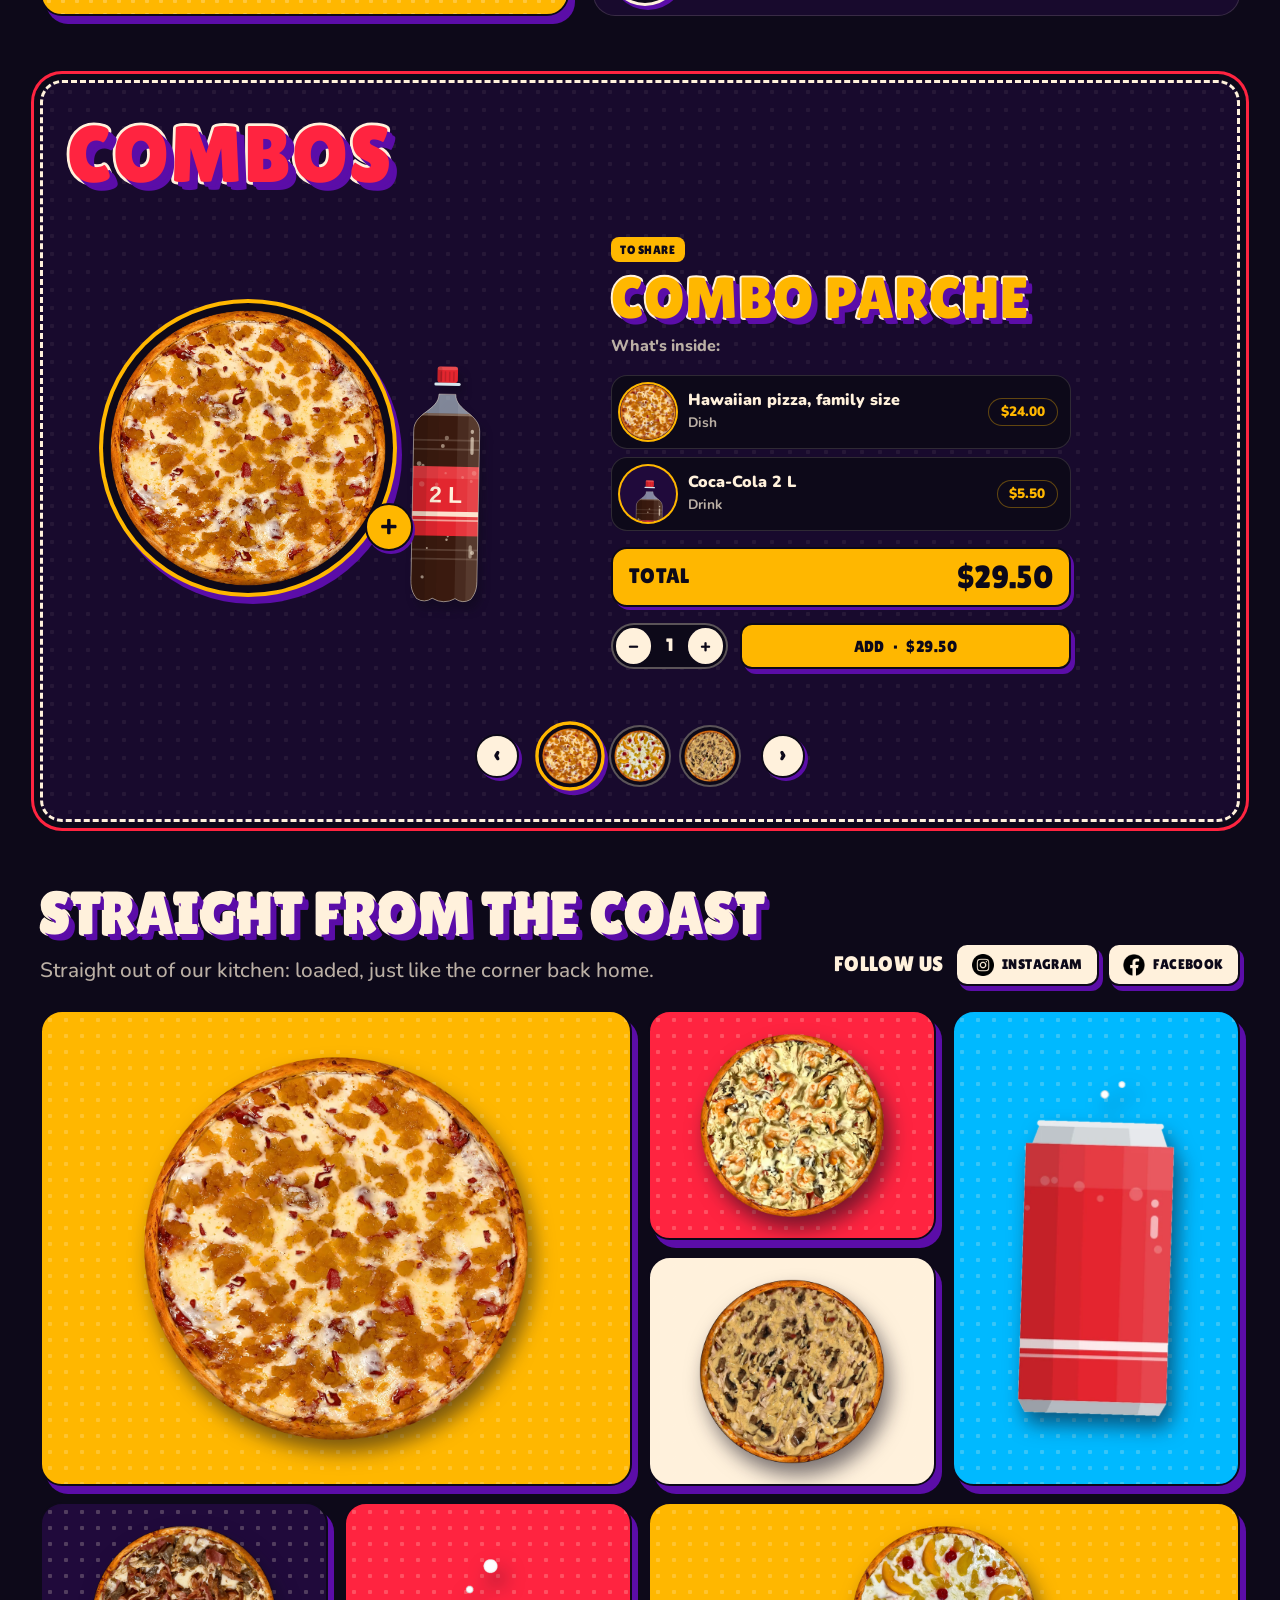
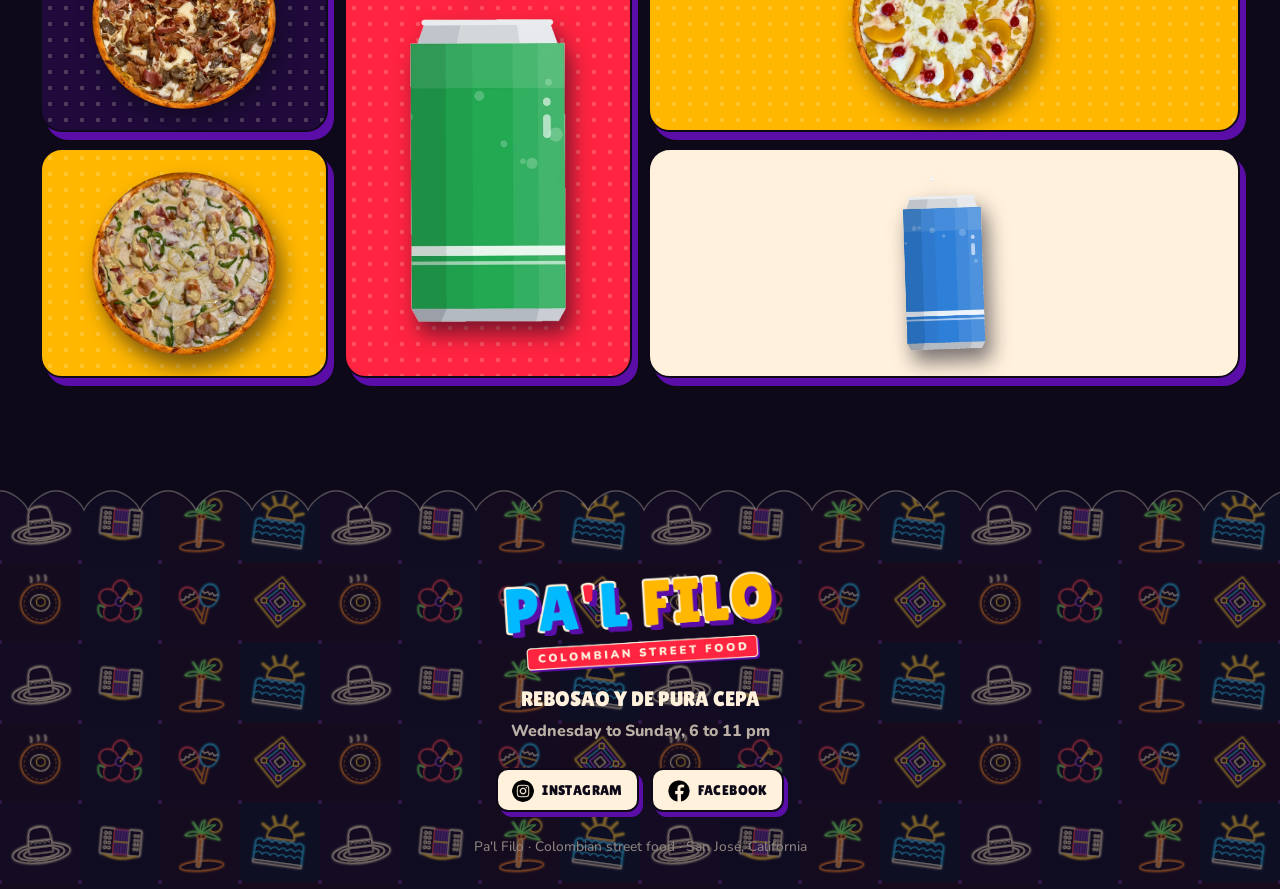
==== commit 1740827b: "Especialidades en celular como tarjeta de menú (foto grande arriba) y fichas de toppings que nunca s" ====
--- a/index.html
+++ b/index.html
@@ -14,9 +14,9 @@
 <link rel="preconnect" href="https://fonts.googleapis.com">
 <link rel="preconnect" href="https://fonts.gstatic.com" crossorigin>
 <link href="https://fonts.googleapis.com/css2?family=Lilita+One&family=Nunito:wght@500;600;700;800;900&display=swap" rel="stylesheet">
-<link rel="stylesheet" href="Styles/palfilo.css?v=75">
-<link rel="stylesheet" href="Styles/inicio.css?v=75">
-<link rel="stylesheet" href="Styles/checkout.css?v=75">
+<link rel="stylesheet" href="Styles/palfilo.css?v=76">
+<link rel="stylesheet" href="Styles/inicio.css?v=76">
+<link rel="stylesheet" href="Styles/checkout.css?v=76">
 </head>
 <body>
 <a class="sr" href="#contenido"><span class="es">Saltar al contenido</span><span class="en">Skip to content</span></a>
@@ -43,7 +43,7 @@
       </div>
       <div class="portada__plato">
         <div class="plato-hero">
-          <img class="plato-hero__foto" src="IMG/Salchipapas/la-pal-filo.webp?v=75" onerror="this.onerror=null;this.src='IMG/Pizzas/hawaiana.webp?v=75';this.classList.add('es-pizza')" alt="" width="600" height="600" fetchpriority="high">
+          <img class="plato-hero__foto" src="IMG/Salchipapas/la-pal-filo.webp?v=76" onerror="this.onerror=null;this.src='IMG/Pizzas/hawaiana.webp?v=76';this.classList.add('es-pizza')" alt="" width="600" height="600" fetchpriority="high">
           
         </div>
       </div>
@@ -54,12 +54,12 @@
   <section class="seccion envoltura" id="menu" aria-labelledby="t-reco">
     <div class="bloque-titulo"><h2 class="letrero" id="t-reco" style="--n: var(--cian);"><span class="es">Te recomendamos</span><span class="en">Our picks</span></h2><p><span class="es">Las de la casa, las que el costeño aprueba. Toca una y ármala a tu gusto.</span><span class="en">House favorites, costeño approved. Tap one and make it yours.</span></p></div>
     <ul class="casa" role="list">
-      <li><a class="casa__item casa__item--dest" href="Pages/pizza.html?esp=Hawaiana"><span class="casa__foto"><img src="IMG/Pizzas/hawaiana.webp?v=75" alt="" width="400" height="400" loading="lazy"></span><span class="casa__tx"><span class="casa__sello plana"><span class="es">La clásica</span><span class="en">The classic</span></span><b class="letrero">Hawaiana</b><small><span class="es">Piña, queso rayado, jamón (opcional cerezas)</span><span class="en">Pineapple, shredded cheese and ham (cherries optional).</span></small><span class="casa__pie"><span class="precio"><span class="es">Desde</span><span class="en">From</span> $13.00</span><span class="casa__ir plana"><span class="es">Pedir</span><span class="en">Order</span> ›</span></span></span></a></li>
-      <li><a class="casa__item" href="Pages/pizza.html?esp=Ay Dios Mío"><span class="casa__foto"><img src="IMG/Pizzas/ay-dios-mio.webp?v=75" alt="" width="400" height="400" loading="lazy"></span><span class="casa__tx"><span class="casa__sello plana"><span class="es">De la casa</span><span class="en">House favorite</span></span><b class="letrero">Ay Dios Mío</b><small><span class="es">Pollo desmechado, champiñones, jamón, queso rayado y salsa de la casa</span><span class="en">Shredded chicken, mushrooms, ham, cheese and house sauce.</span></small><span class="casa__pie"><span class="precio"><span class="es">Desde</span><span class="en">From</span> $15.00</span><span class="casa__ir plana"><span class="es">Pedir</span><span class="en">Order</span> ›</span></span></span></a></li>
-      <li><a class="casa__item" href="Pages/pizza.html?esp=Californiana"><span class="casa__foto"><img src="IMG/Pizzas/californiana.webp?v=75" alt="" width="400" height="400" loading="lazy"></span><span class="casa__tx"><span class="casa__sello plana"><span class="es">Con camarones</span><span class="en">With shrimp</span></span><b class="letrero">Californiana</b><small><span class="es">Pollo desmechado, champiñones, camarones, jamón, pimentón rojo y verde, queso rayado y salsa de la casa</span><span class="en">Chicken, mushrooms, shrimp, ham, red and green peppers, cheese and house sauce.</span></small><span class="casa__pie"><span class="precio"><span class="es">Desde</span><span class="en">From</span> $16.00</span><span class="casa__ir plana"><span class="es">Pedir</span><span class="en">Order</span> ›</span></span></span></a></li>
-      <li><a class="casa__item" href="Pages/pizza.html?esp=La 4K"><span class="casa__foto"><img src="IMG/Pizzas/la-4k.webp?v=75" alt="" width="400" height="400" loading="lazy"></span><span class="casa__tx"><span class="casa__sello plana"><span class="es">Para los de buen diente</span><span class="en">For big appetites</span></span><b class="letrero">La 4K</b><small><span class="es">Jamón, carne de res, pollo, chorizo, tocino y queso rayado</span><span class="en">Ham, beef, chicken, chorizo, bacon and shredded cheese.</span></small><span class="casa__pie"><span class="precio"><span class="es">Desde</span><span class="en">From</span> $22.00</span><span class="casa__ir plana"><span class="es">Pedir</span><span class="en">Order</span> ›</span></span></span></a></li>
-      <li><a class="casa__item" href="Pages/pizza.html?esp=Camarones"><span class="casa__foto"><img src="IMG/Pizzas/camarones.webp?v=75" alt="" width="400" height="400" loading="lazy"></span><span class="casa__tx"><span class="casa__sello plana"><span class="es">Del mar</span><span class="en">From the sea</span></span><b class="letrero">Camarones</b><small><span class="es">Camarones, jamón, queso rayado, pimentón y salsa de la casa</span><span class="en">Shrimp, ham, shredded cheese, peppers and house sauce.</span></small><span class="casa__pie"><span class="precio"><span class="es">Desde</span><span class="en">From</span> $20.00</span><span class="casa__ir plana"><span class="es">Pedir</span><span class="en">Order</span> ›</span></span></span></a></li>
-      <li><a class="casa__item" href="Pages/pizza.html?esp=Tropical"><span class="casa__foto"><img src="IMG/Pizzas/tropical.webp?v=75" alt="" width="400" height="400" loading="lazy"></span><span class="casa__tx"><span class="casa__sello plana"><span class="es">Dulcecita</span><span class="en">Sweet one</span></span><b class="letrero">Tropical</b><small><span class="es">Piña, cereza, durazno, jamón, queso y salsa de la casa</span><span class="en">Pineapple, cherry, peach, ham, cheese and house sauce.</span></small><span class="casa__pie"><span class="precio"><span class="es">Desde</span><span class="en">From</span> $15.00</span><span class="casa__ir plana"><span class="es">Pedir</span><span class="en">Order</span> ›</span></span></span></a></li>
+      <li><a class="casa__item casa__item--dest" href="Pages/pizza.html?esp=Hawaiana"><span class="casa__foto"><img src="IMG/Pizzas/hawaiana.webp?v=76" alt="" width="400" height="400" loading="lazy"></span><span class="casa__tx"><span class="casa__sello plana"><span class="es">La clásica</span><span class="en">The classic</span></span><b class="letrero">Hawaiana</b><small><span class="es">Piña, queso rayado, jamón (opcional cerezas)</span><span class="en">Pineapple, shredded cheese and ham (cherries optional).</span></small><span class="casa__pie"><span class="precio"><span class="es">Desde</span><span class="en">From</span> $13.00</span><span class="casa__ir plana"><span class="es">Pedir</span><span class="en">Order</span> ›</span></span></span></a></li>
+      <li><a class="casa__item" href="Pages/pizza.html?esp=Ay Dios Mío"><span class="casa__foto"><img src="IMG/Pizzas/ay-dios-mio.webp?v=76" alt="" width="400" height="400" loading="lazy"></span><span class="casa__tx"><span class="casa__sello plana"><span class="es">De la casa</span><span class="en">House favorite</span></span><b class="letrero">Ay Dios Mío</b><small><span class="es">Pollo desmechado, champiñones, jamón, queso rayado y salsa de la casa</span><span class="en">Shredded chicken, mushrooms, ham, cheese and house sauce.</span></small><span class="casa__pie"><span class="precio"><span class="es">Desde</span><span class="en">From</span> $15.00</span><span class="casa__ir plana"><span class="es">Pedir</span><span class="en">Order</span> ›</span></span></span></a></li>
+      <li><a class="casa__item" href="Pages/pizza.html?esp=Californiana"><span class="casa__foto"><img src="IMG/Pizzas/californiana.webp?v=76" alt="" width="400" height="400" loading="lazy"></span><span class="casa__tx"><span class="casa__sello plana"><span class="es">Con camarones</span><span class="en">With shrimp</span></span><b class="letrero">Californiana</b><small><span class="es">Pollo desmechado, champiñones, camarones, jamón, pimentón rojo y verde, queso rayado y salsa de la casa</span><span class="en">Chicken, mushrooms, shrimp, ham, red and green peppers, cheese and house sauce.</span></small><span class="casa__pie"><span class="precio"><span class="es">Desde</span><span class="en">From</span> $16.00</span><span class="casa__ir plana"><span class="es">Pedir</span><span class="en">Order</span> ›</span></span></span></a></li>
+      <li><a class="casa__item" href="Pages/pizza.html?esp=La 4K"><span class="casa__foto"><img src="IMG/Pizzas/la-4k.webp?v=76" alt="" width="400" height="400" loading="lazy"></span><span class="casa__tx"><span class="casa__sello plana"><span class="es">Para los de buen diente</span><span class="en">For big appetites</span></span><b class="letrero">La 4K</b><small><span class="es">Jamón, carne de res, pollo, chorizo, tocino y queso rayado</span><span class="en">Ham, beef, chicken, chorizo, bacon and shredded cheese.</span></small><span class="casa__pie"><span class="precio"><span class="es">Desde</span><span class="en">From</span> $22.00</span><span class="casa__ir plana"><span class="es">Pedir</span><span class="en">Order</span> ›</span></span></span></a></li>
+      <li><a class="casa__item" href="Pages/pizza.html?esp=Camarones"><span class="casa__foto"><img src="IMG/Pizzas/camarones.webp?v=76" alt="" width="400" height="400" loading="lazy"></span><span class="casa__tx"><span class="casa__sello plana"><span class="es">Del mar</span><span class="en">From the sea</span></span><b class="letrero">Camarones</b><small><span class="es">Camarones, jamón, queso rayado, pimentón y salsa de la casa</span><span class="en">Shrimp, ham, shredded cheese, peppers and house sauce.</span></small><span class="casa__pie"><span class="precio"><span class="es">Desde</span><span class="en">From</span> $20.00</span><span class="casa__ir plana"><span class="es">Pedir</span><span class="en">Order</span> ›</span></span></span></a></li>
+      <li><a class="casa__item" href="Pages/pizza.html?esp=Tropical"><span class="casa__foto"><img src="IMG/Pizzas/tropical.webp?v=76" alt="" width="400" height="400" loading="lazy"></span><span class="casa__tx"><span class="casa__sello plana"><span class="es">Dulcecita</span><span class="en">Sweet one</span></span><b class="letrero">Tropical</b><small><span class="es">Piña, cereza, durazno, jamón, queso y salsa de la casa</span><span class="en">Pineapple, cherry, peach, ham, cheese and house sauce.</span></small><span class="casa__pie"><span class="precio"><span class="es">Desde</span><span class="en">From</span> $15.00</span><span class="casa__ir plana"><span class="es">Pedir</span><span class="en">Order</span> ›</span></span></span></a></li>
     </ul>
   </section>
 
@@ -67,10 +67,10 @@
     <div class="pizarra">
       <h2 class="pizarra__titulo letrero" id="t-combos" style="--n: var(--tomate);">Combos</h2>
       <div class="vitrina" data-vitrina data-auto="6500">
-        <article class="vitrina__slide combo-slide" id="combo-0" style="--n: var(--mango);"><div class="combo-slide__escena" aria-hidden="true"><span class="combo__plato"><img src="IMG/Pizzas/hawaiana.webp?v=75" alt="" width="600" height="600" loading="lazy"></span><span class="combo__mas">+</span><img class="combo__bebida" src="IMG/Bebidas/coca-cola-2.svg?v=75" alt="" loading="lazy"></div><div class="combo-panel" data-precio="29.50"><div class="combo-panel__cab"><span class="etiqueta"><span class="es">Para compartir</span><span class="en">To share</span></span><h3 class="letrero">Combo parche</h3><p><span class="es">Lo que lleva:</span><span class="en">What's inside:</span></p></div><ul class="combo-panel__ops"><li class="combo-op"><span class="combo-op__foto"><img src="IMG/Pizzas/hawaiana.webp?v=75" alt="" loading="lazy"></span><span class="combo-op__tx"><b><span class="es">Pizza Hawaiana Familiar</span><span class="en">Hawaiian pizza, family size</span></b><small><span class="es">Plato</span><span class="en">Dish</span></small></span><span class="precio">$24.00</span></li><li class="combo-op"><span class="combo-op__foto"><img src="IMG/Bebidas/coca-cola-2.svg?v=75" alt="" loading="lazy"></span><span class="combo-op__tx"><b><span class="es">Coca-Cola 2 L</span><span class="en">Coca-Cola 2 L</span></b><small><span class="es">Bebida</span><span class="en">Drink</span></small></span><span class="precio">$5.50</span></li></ul><div class="combo-panel__total"><span class="plana">Total</span><b data-total>$29.50</b></div><div class="combo-panel__barra"><div class="contador"><button type="button" data-cq="-1" aria-label="Uno menos">−</button><span class="qn" data-cq-n>1</span><button type="button" data-cq="1" aria-label="Uno más">+</button></div><button class="btn btn--primario" type="button" data-combo="Combo parche" data-lineas="Pizza Hawaiana Familiar|Coca-Cola 2 L" data-precio="29.50"><span class="es">Agregar</span><span class="en">Add</span> · <span data-total>$29.50</span></button></div></div></article>
-        <article class="vitrina__slide combo-slide" id="combo-1" style="--n: var(--cian);" hidden><div class="combo-slide__escena" aria-hidden="true"><span class="combo__plato"><img src="IMG/Pizzas/tropical.webp?v=75" alt="" width="600" height="600" loading="lazy"></span><span class="combo__mas">+</span><img class="combo__bebida" src="IMG/Bebidas/pepsi.webp?v=75" alt="" loading="lazy"></div><div class="combo-panel" data-precio="17.50"><div class="combo-panel__cab"><span class="etiqueta"><span class="es">Para uno con filo</span><span class="en">For one, starving</span></span><h3 class="letrero">Combo parcero</h3><p><span class="es">Lo que lleva:</span><span class="en">What's inside:</span></p></div><ul class="combo-panel__ops"><li class="combo-op"><span class="combo-op__foto"><img src="IMG/Pizzas/tropical.webp?v=75" alt="" loading="lazy"></span><span class="combo-op__tx"><b><span class="es">Pizza Tropical Personal</span><span class="en">Tropical pizza, personal size</span></b><small><span class="es">Plato</span><span class="en">Dish</span></small></span><span class="precio">$15.00</span></li><li class="combo-op"><span class="combo-op__foto"><img src="IMG/Bebidas/pepsi.webp?v=75" alt="" loading="lazy"></span><span class="combo-op__tx"><b><span class="es">Pepsi en lata</span><span class="en">Pepsi, can</span></b><small><span class="es">Bebida</span><span class="en">Drink</span></small></span><span class="precio">$2.50</span></li></ul><div class="combo-panel__total"><span class="plana">Total</span><b data-total>$17.50</b></div><div class="combo-panel__barra"><div class="contador"><button type="button" data-cq="-1" aria-label="Uno menos">−</button><span class="qn" data-cq-n>1</span><button type="button" data-cq="1" aria-label="Uno más">+</button></div><button class="btn btn--primario" type="button" data-combo="Combo parcero" data-lineas="Pizza Tropical Personal|Pepsi en lata" data-precio="17.50"><span class="es">Agregar</span><span class="en">Add</span> · <span data-total>$17.50</span></button></div></div></article>
-        <article class="vitrina__slide combo-slide" id="combo-2" style="--n: var(--tomate);" hidden><div class="combo-slide__escena" aria-hidden="true"><span class="combo__plato"><img src="IMG/Pizzas/ay-dios-mio.webp?v=75" alt="" width="600" height="600" loading="lazy"></span><span class="combo__mas">+</span><img class="combo__bebida" src="IMG/Bebidas/sprite.webp?v=75" alt="" loading="lazy"></div><div class="combo-panel" data-precio="27.00"><div class="combo-panel__cab"><span class="etiqueta"><span class="es">Para dos</span><span class="en">For two</span></span><h3 class="letrero">Combo ¡ay Dios mío!</h3><p><span class="es">Lo que lleva:</span><span class="en">What's inside:</span></p></div><ul class="combo-panel__ops"><li class="combo-op"><span class="combo-op__foto"><img src="IMG/Pizzas/ay-dios-mio.webp?v=75" alt="" loading="lazy"></span><span class="combo-op__tx"><b><span class="es">Pizza Ay Dios Mío Medium</span><span class="en">Ay Dios Mío pizza, medium</span></b><small><span class="es">Plato</span><span class="en">Dish</span></small></span><span class="precio">$22.00</span></li><li class="combo-op"><span class="combo-op__foto"><img src="IMG/Bebidas/sprite.webp?v=75" alt="" loading="lazy"></span><span class="combo-op__tx"><b><span class="es">2 Sprite en lata</span><span class="en">2 Sprite, cans</span></b><small><span class="es">Bebida</span><span class="en">Drink</span></small></span><span class="precio">$5.00</span></li></ul><div class="combo-panel__total"><span class="plana">Total</span><b data-total>$27.00</b></div><div class="combo-panel__barra"><div class="contador"><button type="button" data-cq="-1" aria-label="Uno menos">−</button><span class="qn" data-cq-n>1</span><button type="button" data-cq="1" aria-label="Uno más">+</button></div><button class="btn btn--primario" type="button" data-combo="Combo ¡ay Dios mío!" data-lineas="Pizza Ay Dios Mío Medium|2 Sprite en lata" data-precio="27.00"><span class="es">Agregar</span><span class="en">Add</span> · <span data-total>$27.00</span></button></div></div></article>
-        <div class="vitrina__nav"><button class="vitrina__flecha" type="button" data-paso="-1" aria-label="Anterior / Previous">‹</button><ul class="vitrina__minis" role="list"><li><button class="vitrina__mini" type="button" data-slide="0" aria-controls="combo-0" aria-pressed="true" aria-label="Combo parche"><img src="IMG/Pizzas/hawaiana.webp?v=75" alt="" width="120" height="120"></button></li><li><button class="vitrina__mini" type="button" data-slide="1" aria-controls="combo-1" aria-pressed="false" aria-label="Combo parcero"><img src="IMG/Pizzas/tropical.webp?v=75" alt="" width="120" height="120"></button></li><li><button class="vitrina__mini" type="button" data-slide="2" aria-controls="combo-2" aria-pressed="false" aria-label="Combo ¡ay Dios mío!"><img src="IMG/Pizzas/ay-dios-mio.webp?v=75" alt="" width="120" height="120"></button></li></ul><button class="vitrina__flecha" type="button" data-paso="1" aria-label="Siguiente / Next">›</button></div>
+        <article class="vitrina__slide combo-slide" id="combo-0" style="--n: var(--mango);"><div class="combo-slide__escena" aria-hidden="true"><span class="combo__plato"><img src="IMG/Pizzas/hawaiana.webp?v=76" alt="" width="600" height="600" loading="lazy"></span><span class="combo__mas">+</span><img class="combo__bebida" src="IMG/Bebidas/coca-cola-2.svg?v=76" alt="" loading="lazy"></div><div class="combo-panel" data-precio="29.50"><div class="combo-panel__cab"><span class="etiqueta"><span class="es">Para compartir</span><span class="en">To share</span></span><h3 class="letrero">Combo parche</h3><p><span class="es">Lo que lleva:</span><span class="en">What's inside:</span></p></div><ul class="combo-panel__ops"><li class="combo-op"><span class="combo-op__foto"><img src="IMG/Pizzas/hawaiana.webp?v=76" alt="" loading="lazy"></span><span class="combo-op__tx"><b><span class="es">Pizza Hawaiana Familiar</span><span class="en">Hawaiian pizza, family size</span></b><small><span class="es">Plato</span><span class="en">Dish</span></small></span><span class="precio">$24.00</span></li><li class="combo-op"><span class="combo-op__foto"><img src="IMG/Bebidas/coca-cola-2.svg?v=76" alt="" loading="lazy"></span><span class="combo-op__tx"><b><span class="es">Coca-Cola 2 L</span><span class="en">Coca-Cola 2 L</span></b><small><span class="es">Bebida</span><span class="en">Drink</span></small></span><span class="precio">$5.50</span></li></ul><div class="combo-panel__total"><span class="plana">Total</span><b data-total>$29.50</b></div><div class="combo-panel__barra"><div class="contador"><button type="button" data-cq="-1" aria-label="Uno menos">−</button><span class="qn" data-cq-n>1</span><button type="button" data-cq="1" aria-label="Uno más">+</button></div><button class="btn btn--primario" type="button" data-combo="Combo parche" data-lineas="Pizza Hawaiana Familiar|Coca-Cola 2 L" data-precio="29.50"><span class="es">Agregar</span><span class="en">Add</span> · <span data-total>$29.50</span></button></div></div></article>
+        <article class="vitrina__slide combo-slide" id="combo-1" style="--n: var(--cian);" hidden><div class="combo-slide__escena" aria-hidden="true"><span class="combo__plato"><img src="IMG/Pizzas/tropical.webp?v=76" alt="" width="600" height="600" loading="lazy"></span><span class="combo__mas">+</span><img class="combo__bebida" src="IMG/Bebidas/pepsi.webp?v=76" alt="" loading="lazy"></div><div class="combo-panel" data-precio="17.50"><div class="combo-panel__cab"><span class="etiqueta"><span class="es">Para uno con filo</span><span class="en">For one, starving</span></span><h3 class="letrero">Combo parcero</h3><p><span class="es">Lo que lleva:</span><span class="en">What's inside:</span></p></div><ul class="combo-panel__ops"><li class="combo-op"><span class="combo-op__foto"><img src="IMG/Pizzas/tropical.webp?v=76" alt="" loading="lazy"></span><span class="combo-op__tx"><b><span class="es">Pizza Tropical Personal</span><span class="en">Tropical pizza, personal size</span></b><small><span class="es">Plato</span><span class="en">Dish</span></small></span><span class="precio">$15.00</span></li><li class="combo-op"><span class="combo-op__foto"><img src="IMG/Bebidas/pepsi.webp?v=76" alt="" loading="lazy"></span><span class="combo-op__tx"><b><span class="es">Pepsi en lata</span><span class="en">Pepsi, can</span></b><small><span class="es">Bebida</span><span class="en">Drink</span></small></span><span class="precio">$2.50</span></li></ul><div class="combo-panel__total"><span class="plana">Total</span><b data-total>$17.50</b></div><div class="combo-panel__barra"><div class="contador"><button type="button" data-cq="-1" aria-label="Uno menos">−</button><span class="qn" data-cq-n>1</span><button type="button" data-cq="1" aria-label="Uno más">+</button></div><button class="btn btn--primario" type="button" data-combo="Combo parcero" data-lineas="Pizza Tropical Personal|Pepsi en lata" data-precio="17.50"><span class="es">Agregar</span><span class="en">Add</span> · <span data-total>$17.50</span></button></div></div></article>
+        <article class="vitrina__slide combo-slide" id="combo-2" style="--n: var(--tomate);" hidden><div class="combo-slide__escena" aria-hidden="true"><span class="combo__plato"><img src="IMG/Pizzas/ay-dios-mio.webp?v=76" alt="" width="600" height="600" loading="lazy"></span><span class="combo__mas">+</span><img class="combo__bebida" src="IMG/Bebidas/sprite.webp?v=76" alt="" loading="lazy"></div><div class="combo-panel" data-precio="27.00"><div class="combo-panel__cab"><span class="etiqueta"><span class="es">Para dos</span><span class="en">For two</span></span><h3 class="letrero">Combo ¡ay Dios mío!</h3><p><span class="es">Lo que lleva:</span><span class="en">What's inside:</span></p></div><ul class="combo-panel__ops"><li class="combo-op"><span class="combo-op__foto"><img src="IMG/Pizzas/ay-dios-mio.webp?v=76" alt="" loading="lazy"></span><span class="combo-op__tx"><b><span class="es">Pizza Ay Dios Mío Medium</span><span class="en">Ay Dios Mío pizza, medium</span></b><small><span class="es">Plato</span><span class="en">Dish</span></small></span><span class="precio">$22.00</span></li><li class="combo-op"><span class="combo-op__foto"><img src="IMG/Bebidas/sprite.webp?v=76" alt="" loading="lazy"></span><span class="combo-op__tx"><b><span class="es">2 Sprite en lata</span><span class="en">2 Sprite, cans</span></b><small><span class="es">Bebida</span><span class="en">Drink</span></small></span><span class="precio">$5.00</span></li></ul><div class="combo-panel__total"><span class="plana">Total</span><b data-total>$27.00</b></div><div class="combo-panel__barra"><div class="contador"><button type="button" data-cq="-1" aria-label="Uno menos">−</button><span class="qn" data-cq-n>1</span><button type="button" data-cq="1" aria-label="Uno más">+</button></div><button class="btn btn--primario" type="button" data-combo="Combo ¡ay Dios mío!" data-lineas="Pizza Ay Dios Mío Medium|2 Sprite en lata" data-precio="27.00"><span class="es">Agregar</span><span class="en">Add</span> · <span data-total>$27.00</span></button></div></div></article>
+        <div class="vitrina__nav"><button class="vitrina__flecha" type="button" data-paso="-1" aria-label="Anterior / Previous">‹</button><ul class="vitrina__minis" role="list"><li><button class="vitrina__mini" type="button" data-slide="0" aria-controls="combo-0" aria-pressed="true" aria-label="Combo parche"><img src="IMG/Pizzas/hawaiana.webp?v=76" alt="" width="120" height="120"></button></li><li><button class="vitrina__mini" type="button" data-slide="1" aria-controls="combo-1" aria-pressed="false" aria-label="Combo parcero"><img src="IMG/Pizzas/tropical.webp?v=76" alt="" width="120" height="120"></button></li><li><button class="vitrina__mini" type="button" data-slide="2" aria-controls="combo-2" aria-pressed="false" aria-label="Combo ¡ay Dios mío!"><img src="IMG/Pizzas/ay-dios-mio.webp?v=76" alt="" width="120" height="120"></button></li></ul><button class="vitrina__flecha" type="button" data-paso="1" aria-label="Siguiente / Next">›</button></div>
       </div>
     </div>
   </section>
@@ -82,15 +82,15 @@
       <div class="galeria__redes"><span class="plana"><span class="es">Síguenos</span><span class="en">Follow us</span></span><a class="btn btn--secundario btn--chico" href="https://www.instagram.com/tazmaniafoodoficial/" target="_blank" rel="noopener"><img src="IMG/Redes/instagram.png" alt="" width="22" height="22">Instagram</a><a class="btn btn--secundario btn--chico" href="https://www.facebook.com/p/Tazmania-Food-61559588588174/" target="_blank" rel="noopener"><img src="IMG/Redes/facebook.png" alt="" width="22" height="22">Facebook</a></div>
     </div>
     <ul class="galeria" role="list">
-      <li class="foto foto--mango foto--grande"><a href="Pages/pizza.html?esp=Hawaiana"><img class="foto__img" src="IMG/Pizzas/hawaiana.webp?v=75" alt="Hawaiana" loading="lazy"><span class="foto__pie"><b class="letrero">Hawaiana</b><span class="plana"><span class="es">Pedir</span><span class="en">Order</span></span></span></a></li>
-      <li class="foto foto--tomate"><a href="Pages/pizza.html?esp=Californiana"><img class="foto__img" src="IMG/Pizzas/californiana.webp?v=75" alt="Californiana" loading="lazy"><span class="foto__pie"><b class="letrero">Californiana</b><span class="plana"><span class="es">Pedir</span><span class="en">Order</span></span></span></a></li>
-      <li class="foto foto--cian foto--alta"><a href="Pages/bebidas.html"><img class="foto__img es-lata" src="IMG/Bebidas/coca-cola.webp?v=75" alt="Coca-Cola" loading="lazy"><span class="foto__pie"><b class="letrero">Coca-Cola</b><span class="plana"><span class="es">Pedir</span><span class="en">Order</span></span></span></a></li>
-      <li class="foto foto--crema"><a href="Pages/pizza.html?esp=Ay%20Dios%20M%C3%ADo"><img class="foto__img" src="IMG/Pizzas/ay-dios-mio.webp?v=75" alt="Ay Dios Mío" loading="lazy"><span class="foto__pie"><b class="letrero">Ay Dios Mío</b><span class="plana"><span class="es">Pedir</span><span class="en">Order</span></span></span></a></li>
-      <li class="foto foto--oscuro"><a href="Pages/pizza.html?esp=La%204K"><img class="foto__img" src="IMG/Pizzas/la-4k.webp?v=75" alt="La 4K" loading="lazy"><span class="foto__pie"><b class="letrero">La 4K</b><span class="plana"><span class="es">Pedir</span><span class="en">Order</span></span></span></a></li>
-      <li class="foto foto--tomate foto--alta"><a href="Pages/bebidas.html"><img class="foto__img es-lata" src="IMG/Bebidas/sprite.webp?v=75" alt="Sprite" loading="lazy"><span class="foto__pie"><b class="letrero">Sprite</b><span class="plana"><span class="es">Pedir</span><span class="en">Order</span></span></span></a></li>
-      <li class="foto foto--mango foto--ancha"><a href="Pages/pizza.html?esp=Tropical"><img class="foto__img" src="IMG/Pizzas/tropical.webp?v=75" alt="Tropical" loading="lazy"><span class="foto__pie"><b class="letrero">Tropical</b><span class="plana"><span class="es">Pedir</span><span class="en">Order</span></span></span></a></li>
-      <li class="foto foto--mango"><a href="Pages/pizza.html?esp=Camarones"><img class="foto__img" src="IMG/Pizzas/camarones.webp?v=75" alt="Camarones" loading="lazy"><span class="foto__pie"><b class="letrero">Camarones</b><span class="plana"><span class="es">Pedir</span><span class="en">Order</span></span></span></a></li>
-      <li class="foto foto--crema foto--ancha"><a href="Pages/bebidas.html"><img class="foto__img es-lata" src="IMG/Bebidas/pepsi.webp?v=75" alt="Pepsi" loading="lazy"><span class="foto__pie"><b class="letrero">Pepsi</b><span class="plana"><span class="es">Pedir</span><span class="en">Order</span></span></span></a></li>
+      <li class="foto foto--mango foto--grande"><a href="Pages/pizza.html?esp=Hawaiana"><img class="foto__img" src="IMG/Pizzas/hawaiana.webp?v=76" alt="Hawaiana" loading="lazy"><span class="foto__pie"><b class="letrero">Hawaiana</b><span class="plana"><span class="es">Pedir</span><span class="en">Order</span></span></span></a></li>
+      <li class="foto foto--tomate"><a href="Pages/pizza.html?esp=Californiana"><img class="foto__img" src="IMG/Pizzas/californiana.webp?v=76" alt="Californiana" loading="lazy"><span class="foto__pie"><b class="letrero">Californiana</b><span class="plana"><span class="es">Pedir</span><span class="en">Order</span></span></span></a></li>
+      <li class="foto foto--cian foto--alta"><a href="Pages/bebidas.html"><img class="foto__img es-lata" src="IMG/Bebidas/coca-cola.webp?v=76" alt="Coca-Cola" loading="lazy"><span class="foto__pie"><b class="letrero">Coca-Cola</b><span class="plana"><span class="es">Pedir</span><span class="en">Order</span></span></span></a></li>
+      <li class="foto foto--crema"><a href="Pages/pizza.html?esp=Ay%20Dios%20M%C3%ADo"><img class="foto__img" src="IMG/Pizzas/ay-dios-mio.webp?v=76" alt="Ay Dios Mío" loading="lazy"><span class="foto__pie"><b class="letrero">Ay Dios Mío</b><span class="plana"><span class="es">Pedir</span><span class="en">Order</span></span></span></a></li>
+      <li class="foto foto--oscuro"><a href="Pages/pizza.html?esp=La%204K"><img class="foto__img" src="IMG/Pizzas/la-4k.webp?v=76" alt="La 4K" loading="lazy"><span class="foto__pie"><b class="letrero">La 4K</b><span class="plana"><span class="es">Pedir</span><span class="en">Order</span></span></span></a></li>
+      <li class="foto foto--tomate foto--alta"><a href="Pages/bebidas.html"><img class="foto__img es-lata" src="IMG/Bebidas/sprite.webp?v=76" alt="Sprite" loading="lazy"><span class="foto__pie"><b class="letrero">Sprite</b><span class="plana"><span class="es">Pedir</span><span class="en">Order</span></span></span></a></li>
+      <li class="foto foto--mango foto--ancha"><a href="Pages/pizza.html?esp=Tropical"><img class="foto__img" src="IMG/Pizzas/tropical.webp?v=76" alt="Tropical" loading="lazy"><span class="foto__pie"><b class="letrero">Tropical</b><span class="plana"><span class="es">Pedir</span><span class="en">Order</span></span></span></a></li>
+      <li class="foto foto--mango"><a href="Pages/pizza.html?esp=Camarones"><img class="foto__img" src="IMG/Pizzas/camarones.webp?v=76" alt="Camarones" loading="lazy"><span class="foto__pie"><b class="letrero">Camarones</b><span class="plana"><span class="es">Pedir</span><span class="en">Order</span></span></span></a></li>
+      <li class="foto foto--crema foto--ancha"><a href="Pages/bebidas.html"><img class="foto__img es-lata" src="IMG/Bebidas/pepsi.webp?v=76" alt="Pepsi" loading="lazy"><span class="foto__pie"><b class="letrero">Pepsi</b><span class="plana"><span class="es">Pedir</span><span class="en">Order</span></span></span></a></li>
     </ul>
   </section>
 </main>
@@ -115,10 +115,10 @@
 </aside>
 <template id="tpl-item"><div class="linea-pedido"><div class="fila"><b class="nm"></b><span class="pt"></span></div><p class="ln"></p><div class="fila"><div class="contador"><button type="button" data-c="-1" aria-label="Uno menos">−</button><span class="qn"></span><button type="button" data-c="1" aria-label="Uno más">+</button></div><button class="btn-texto" type="button" data-c="del"><span class="es">Quitar</span><span class="en">Remove</span></button></div></div></template>
 <div class="aviso" id="toast" role="status"><span class="es">Agregado al carrito</span><span class="en">Added to cart</span></div>
-<script src="JS/cart.js?v=75"></script>
-<script src="JS/inicio.js?v=75"></script>
-<script src="JS/checkout.js?v=75"></script>
-<script src="JS/horario.js?v=75"></script>
-<script src="JS/telon.js?v=75"></script>
+<script src="JS/cart.js?v=76"></script>
+<script src="JS/inicio.js?v=76"></script>
+<script src="JS/checkout.js?v=76"></script>
+<script src="JS/horario.js?v=76"></script>
+<script src="JS/telon.js?v=76"></script>
 </body>
 </html>
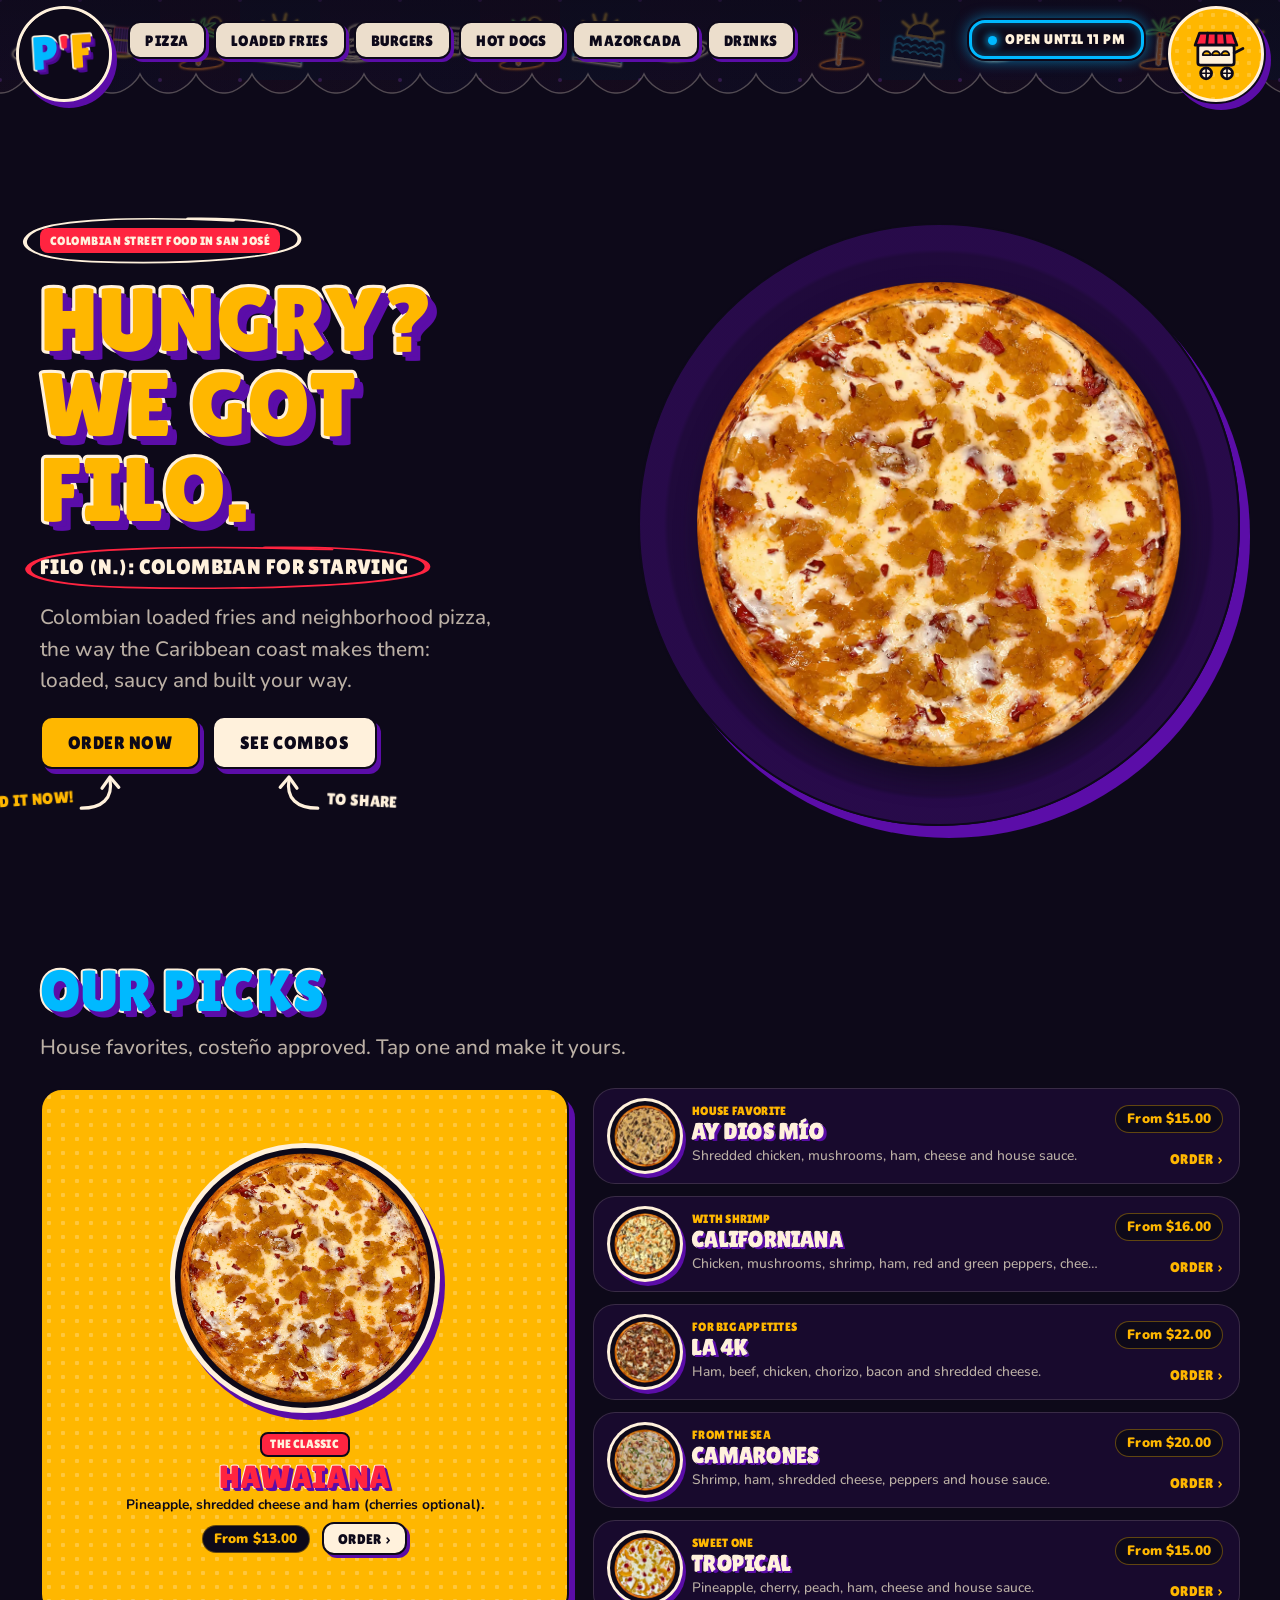
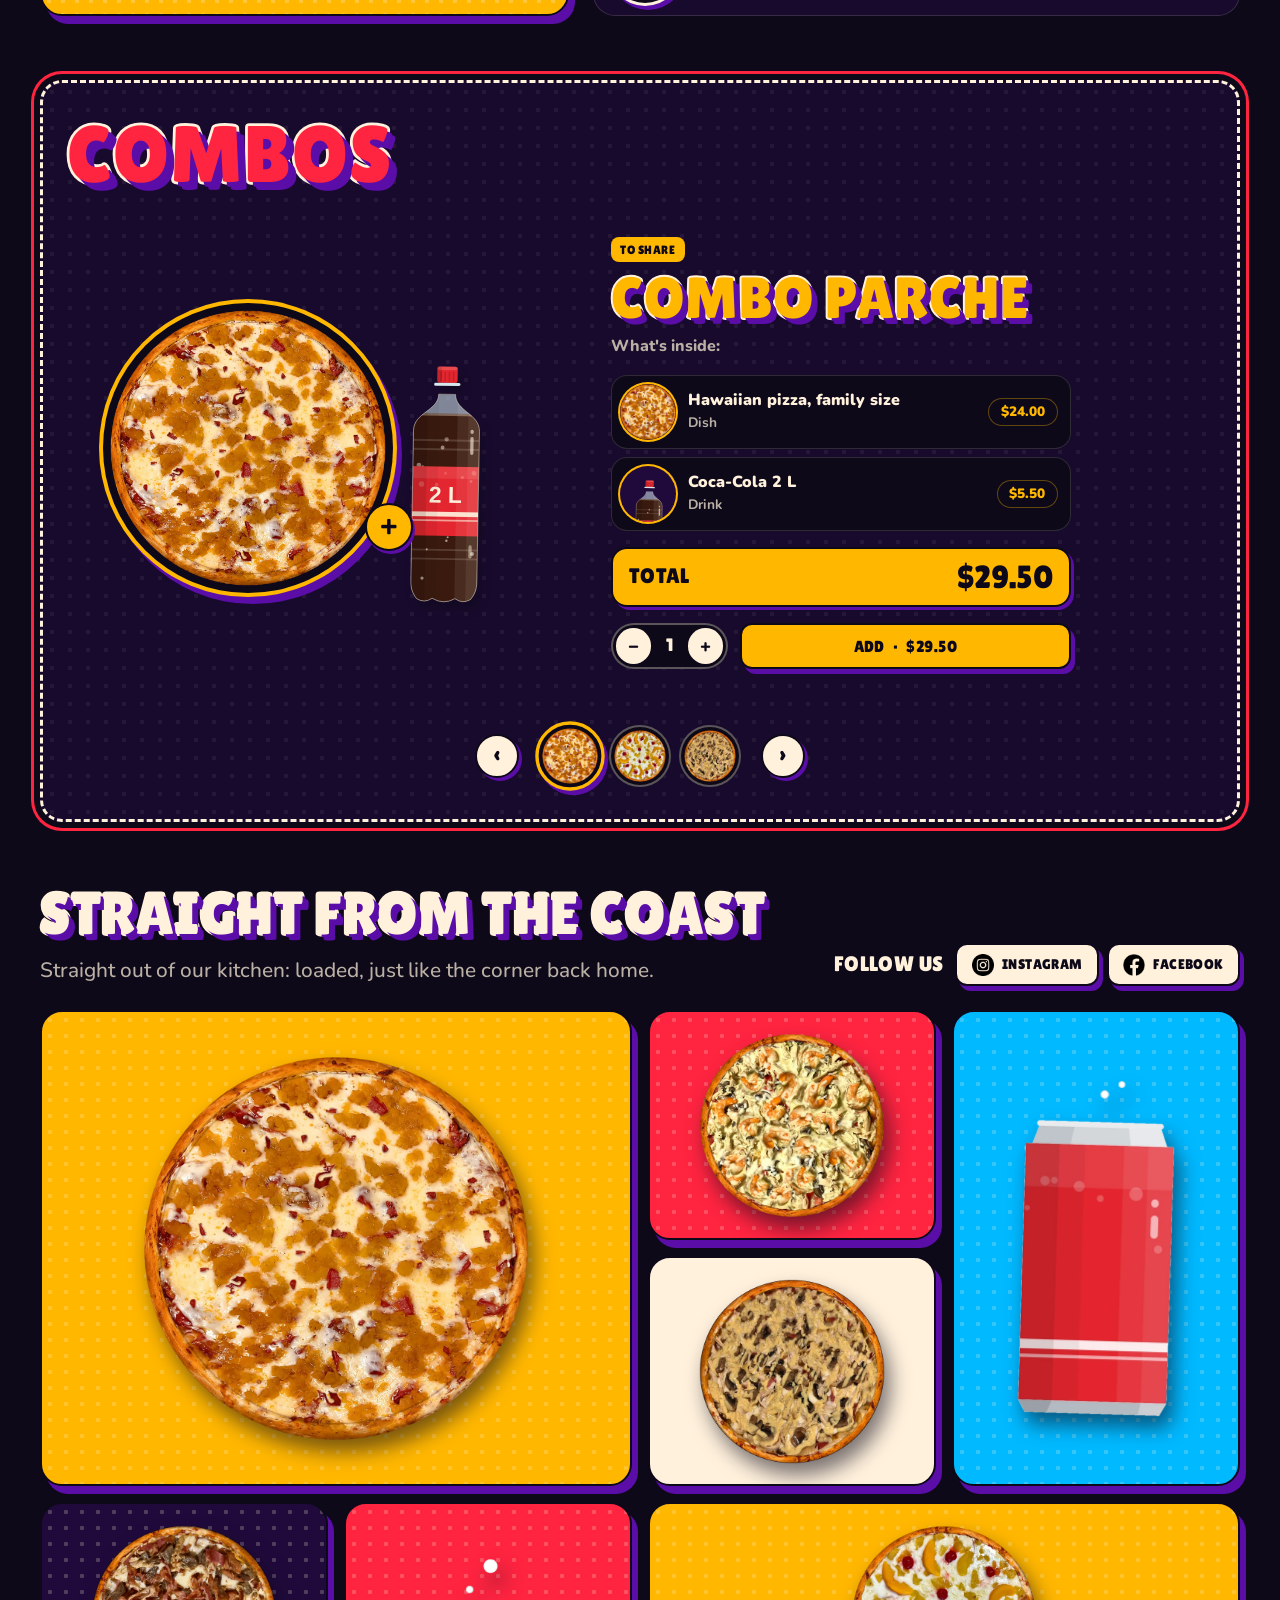
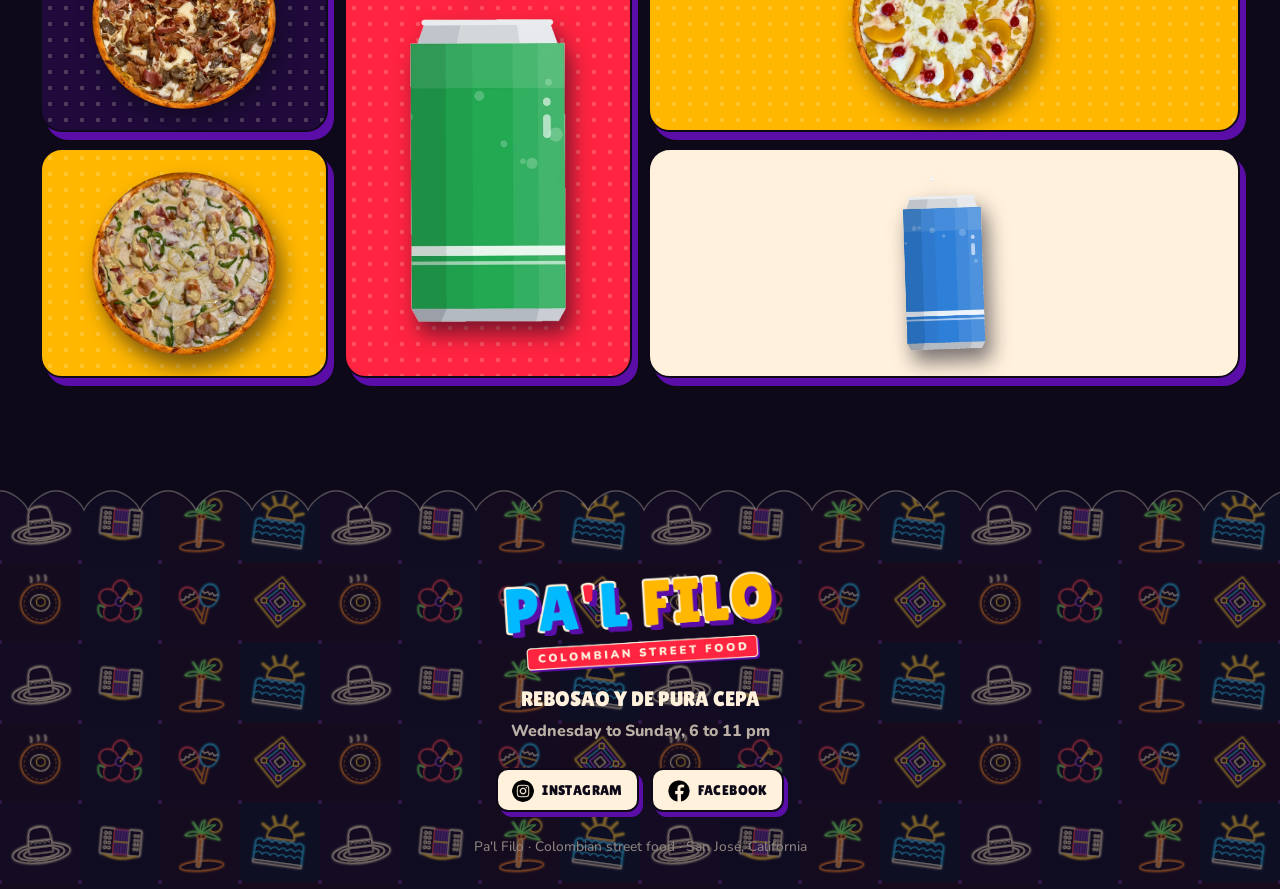
==== commit 0eb1c10e: "Pizza a tu gusto fija arriba y fila de especialidades debajo; sin 'Elige las que quieras', sin flech" ====
--- a/index.html
+++ b/index.html
@@ -14,9 +14,9 @@
 <link rel="preconnect" href="https://fonts.googleapis.com">
 <link rel="preconnect" href="https://fonts.gstatic.com" crossorigin>
 <link href="https://fonts.googleapis.com/css2?family=Lilita+One&family=Nunito:wght@500;600;700;800;900&display=swap" rel="stylesheet">
-<link rel="stylesheet" href="Styles/palfilo.css?v=76">
-<link rel="stylesheet" href="Styles/inicio.css?v=76">
-<link rel="stylesheet" href="Styles/checkout.css?v=76">
+<link rel="stylesheet" href="Styles/palfilo.css?v=77">
+<link rel="stylesheet" href="Styles/inicio.css?v=77">
+<link rel="stylesheet" href="Styles/checkout.css?v=77">
 </head>
 <body>
 <a class="sr" href="#contenido"><span class="es">Saltar al contenido</span><span class="en">Skip to content</span></a>
@@ -43,7 +43,7 @@
       </div>
       <div class="portada__plato">
         <div class="plato-hero">
-          <img class="plato-hero__foto" src="IMG/Salchipapas/la-pal-filo.webp?v=76" onerror="this.onerror=null;this.src='IMG/Pizzas/hawaiana.webp?v=76';this.classList.add('es-pizza')" alt="" width="600" height="600" fetchpriority="high">
+          <img class="plato-hero__foto" src="IMG/Salchipapas/la-pal-filo.webp?v=77" onerror="this.onerror=null;this.src='IMG/Pizzas/hawaiana.webp?v=77';this.classList.add('es-pizza')" alt="" width="600" height="600" fetchpriority="high">
           
         </div>
       </div>
@@ -54,12 +54,12 @@
   <section class="seccion envoltura" id="menu" aria-labelledby="t-reco">
     <div class="bloque-titulo"><h2 class="letrero" id="t-reco" style="--n: var(--cian);"><span class="es">Te recomendamos</span><span class="en">Our picks</span></h2><p><span class="es">Las de la casa, las que el costeño aprueba. Toca una y ármala a tu gusto.</span><span class="en">House favorites, costeño approved. Tap one and make it yours.</span></p></div>
     <ul class="casa" role="list">
-      <li><a class="casa__item casa__item--dest" href="Pages/pizza.html?esp=Hawaiana"><span class="casa__foto"><img src="IMG/Pizzas/hawaiana.webp?v=76" alt="" width="400" height="400" loading="lazy"></span><span class="casa__tx"><span class="casa__sello plana"><span class="es">La clásica</span><span class="en">The classic</span></span><b class="letrero">Hawaiana</b><small><span class="es">Piña, queso rayado, jamón (opcional cerezas)</span><span class="en">Pineapple, shredded cheese and ham (cherries optional).</span></small><span class="casa__pie"><span class="precio"><span class="es">Desde</span><span class="en">From</span> $13.00</span><span class="casa__ir plana"><span class="es">Pedir</span><span class="en">Order</span> ›</span></span></span></a></li>
-      <li><a class="casa__item" href="Pages/pizza.html?esp=Ay Dios Mío"><span class="casa__foto"><img src="IMG/Pizzas/ay-dios-mio.webp?v=76" alt="" width="400" height="400" loading="lazy"></span><span class="casa__tx"><span class="casa__sello plana"><span class="es">De la casa</span><span class="en">House favorite</span></span><b class="letrero">Ay Dios Mío</b><small><span class="es">Pollo desmechado, champiñones, jamón, queso rayado y salsa de la casa</span><span class="en">Shredded chicken, mushrooms, ham, cheese and house sauce.</span></small><span class="casa__pie"><span class="precio"><span class="es">Desde</span><span class="en">From</span> $15.00</span><span class="casa__ir plana"><span class="es">Pedir</span><span class="en">Order</span> ›</span></span></span></a></li>
-      <li><a class="casa__item" href="Pages/pizza.html?esp=Californiana"><span class="casa__foto"><img src="IMG/Pizzas/californiana.webp?v=76" alt="" width="400" height="400" loading="lazy"></span><span class="casa__tx"><span class="casa__sello plana"><span class="es">Con camarones</span><span class="en">With shrimp</span></span><b class="letrero">Californiana</b><small><span class="es">Pollo desmechado, champiñones, camarones, jamón, pimentón rojo y verde, queso rayado y salsa de la casa</span><span class="en">Chicken, mushrooms, shrimp, ham, red and green peppers, cheese and house sauce.</span></small><span class="casa__pie"><span class="precio"><span class="es">Desde</span><span class="en">From</span> $16.00</span><span class="casa__ir plana"><span class="es">Pedir</span><span class="en">Order</span> ›</span></span></span></a></li>
-      <li><a class="casa__item" href="Pages/pizza.html?esp=La 4K"><span class="casa__foto"><img src="IMG/Pizzas/la-4k.webp?v=76" alt="" width="400" height="400" loading="lazy"></span><span class="casa__tx"><span class="casa__sello plana"><span class="es">Para los de buen diente</span><span class="en">For big appetites</span></span><b class="letrero">La 4K</b><small><span class="es">Jamón, carne de res, pollo, chorizo, tocino y queso rayado</span><span class="en">Ham, beef, chicken, chorizo, bacon and shredded cheese.</span></small><span class="casa__pie"><span class="precio"><span class="es">Desde</span><span class="en">From</span> $22.00</span><span class="casa__ir plana"><span class="es">Pedir</span><span class="en">Order</span> ›</span></span></span></a></li>
-      <li><a class="casa__item" href="Pages/pizza.html?esp=Camarones"><span class="casa__foto"><img src="IMG/Pizzas/camarones.webp?v=76" alt="" width="400" height="400" loading="lazy"></span><span class="casa__tx"><span class="casa__sello plana"><span class="es">Del mar</span><span class="en">From the sea</span></span><b class="letrero">Camarones</b><small><span class="es">Camarones, jamón, queso rayado, pimentón y salsa de la casa</span><span class="en">Shrimp, ham, shredded cheese, peppers and house sauce.</span></small><span class="casa__pie"><span class="precio"><span class="es">Desde</span><span class="en">From</span> $20.00</span><span class="casa__ir plana"><span class="es">Pedir</span><span class="en">Order</span> ›</span></span></span></a></li>
-      <li><a class="casa__item" href="Pages/pizza.html?esp=Tropical"><span class="casa__foto"><img src="IMG/Pizzas/tropical.webp?v=76" alt="" width="400" height="400" loading="lazy"></span><span class="casa__tx"><span class="casa__sello plana"><span class="es">Dulcecita</span><span class="en">Sweet one</span></span><b class="letrero">Tropical</b><small><span class="es">Piña, cereza, durazno, jamón, queso y salsa de la casa</span><span class="en">Pineapple, cherry, peach, ham, cheese and house sauce.</span></small><span class="casa__pie"><span class="precio"><span class="es">Desde</span><span class="en">From</span> $15.00</span><span class="casa__ir plana"><span class="es">Pedir</span><span class="en">Order</span> ›</span></span></span></a></li>
+      <li><a class="casa__item casa__item--dest" href="Pages/pizza.html?esp=Hawaiana"><span class="casa__foto"><img src="IMG/Pizzas/hawaiana.webp?v=77" alt="" width="400" height="400" loading="lazy"></span><span class="casa__tx"><span class="casa__sello plana"><span class="es">La clásica</span><span class="en">The classic</span></span><b class="letrero">Hawaiana</b><small><span class="es">Piña, queso rayado, jamón (opcional cerezas)</span><span class="en">Pineapple, shredded cheese and ham (cherries optional).</span></small><span class="casa__pie"><span class="precio"><span class="es">Desde</span><span class="en">From</span> $13.00</span><span class="casa__ir plana"><span class="es">Pedir</span><span class="en">Order</span> ›</span></span></span></a></li>
+      <li><a class="casa__item" href="Pages/pizza.html?esp=Ay Dios Mío"><span class="casa__foto"><img src="IMG/Pizzas/ay-dios-mio.webp?v=77" alt="" width="400" height="400" loading="lazy"></span><span class="casa__tx"><span class="casa__sello plana"><span class="es">De la casa</span><span class="en">House favorite</span></span><b class="letrero">Ay Dios Mío</b><small><span class="es">Pollo desmechado, champiñones, jamón, queso rayado y salsa de la casa</span><span class="en">Shredded chicken, mushrooms, ham, cheese and house sauce.</span></small><span class="casa__pie"><span class="precio"><span class="es">Desde</span><span class="en">From</span> $15.00</span><span class="casa__ir plana"><span class="es">Pedir</span><span class="en">Order</span> ›</span></span></span></a></li>
+      <li><a class="casa__item" href="Pages/pizza.html?esp=Californiana"><span class="casa__foto"><img src="IMG/Pizzas/californiana.webp?v=77" alt="" width="400" height="400" loading="lazy"></span><span class="casa__tx"><span class="casa__sello plana"><span class="es">Con camarones</span><span class="en">With shrimp</span></span><b class="letrero">Californiana</b><small><span class="es">Pollo desmechado, champiñones, camarones, jamón, pimentón rojo y verde, queso rayado y salsa de la casa</span><span class="en">Chicken, mushrooms, shrimp, ham, red and green peppers, cheese and house sauce.</span></small><span class="casa__pie"><span class="precio"><span class="es">Desde</span><span class="en">From</span> $16.00</span><span class="casa__ir plana"><span class="es">Pedir</span><span class="en">Order</span> ›</span></span></span></a></li>
+      <li><a class="casa__item" href="Pages/pizza.html?esp=La 4K"><span class="casa__foto"><img src="IMG/Pizzas/la-4k.webp?v=77" alt="" width="400" height="400" loading="lazy"></span><span class="casa__tx"><span class="casa__sello plana"><span class="es">Para los de buen diente</span><span class="en">For big appetites</span></span><b class="letrero">La 4K</b><small><span class="es">Jamón, carne de res, pollo, chorizo, tocino y queso rayado</span><span class="en">Ham, beef, chicken, chorizo, bacon and shredded cheese.</span></small><span class="casa__pie"><span class="precio"><span class="es">Desde</span><span class="en">From</span> $22.00</span><span class="casa__ir plana"><span class="es">Pedir</span><span class="en">Order</span> ›</span></span></span></a></li>
+      <li><a class="casa__item" href="Pages/pizza.html?esp=Camarones"><span class="casa__foto"><img src="IMG/Pizzas/camarones.webp?v=77" alt="" width="400" height="400" loading="lazy"></span><span class="casa__tx"><span class="casa__sello plana"><span class="es">Del mar</span><span class="en">From the sea</span></span><b class="letrero">Camarones</b><small><span class="es">Camarones, jamón, queso rayado, pimentón y salsa de la casa</span><span class="en">Shrimp, ham, shredded cheese, peppers and house sauce.</span></small><span class="casa__pie"><span class="precio"><span class="es">Desde</span><span class="en">From</span> $20.00</span><span class="casa__ir plana"><span class="es">Pedir</span><span class="en">Order</span> ›</span></span></span></a></li>
+      <li><a class="casa__item" href="Pages/pizza.html?esp=Tropical"><span class="casa__foto"><img src="IMG/Pizzas/tropical.webp?v=77" alt="" width="400" height="400" loading="lazy"></span><span class="casa__tx"><span class="casa__sello plana"><span class="es">Dulcecita</span><span class="en">Sweet one</span></span><b class="letrero">Tropical</b><small><span class="es">Piña, cereza, durazno, jamón, queso y salsa de la casa</span><span class="en">Pineapple, cherry, peach, ham, cheese and house sauce.</span></small><span class="casa__pie"><span class="precio"><span class="es">Desde</span><span class="en">From</span> $15.00</span><span class="casa__ir plana"><span class="es">Pedir</span><span class="en">Order</span> ›</span></span></span></a></li>
     </ul>
   </section>
 
@@ -67,10 +67,10 @@
     <div class="pizarra">
       <h2 class="pizarra__titulo letrero" id="t-combos" style="--n: var(--tomate);">Combos</h2>
       <div class="vitrina" data-vitrina data-auto="6500">
-        <article class="vitrina__slide combo-slide" id="combo-0" style="--n: var(--mango);"><div class="combo-slide__escena" aria-hidden="true"><span class="combo__plato"><img src="IMG/Pizzas/hawaiana.webp?v=76" alt="" width="600" height="600" loading="lazy"></span><span class="combo__mas">+</span><img class="combo__bebida" src="IMG/Bebidas/coca-cola-2.svg?v=76" alt="" loading="lazy"></div><div class="combo-panel" data-precio="29.50"><div class="combo-panel__cab"><span class="etiqueta"><span class="es">Para compartir</span><span class="en">To share</span></span><h3 class="letrero">Combo parche</h3><p><span class="es">Lo que lleva:</span><span class="en">What's inside:</span></p></div><ul class="combo-panel__ops"><li class="combo-op"><span class="combo-op__foto"><img src="IMG/Pizzas/hawaiana.webp?v=76" alt="" loading="lazy"></span><span class="combo-op__tx"><b><span class="es">Pizza Hawaiana Familiar</span><span class="en">Hawaiian pizza, family size</span></b><small><span class="es">Plato</span><span class="en">Dish</span></small></span><span class="precio">$24.00</span></li><li class="combo-op"><span class="combo-op__foto"><img src="IMG/Bebidas/coca-cola-2.svg?v=76" alt="" loading="lazy"></span><span class="combo-op__tx"><b><span class="es">Coca-Cola 2 L</span><span class="en">Coca-Cola 2 L</span></b><small><span class="es">Bebida</span><span class="en">Drink</span></small></span><span class="precio">$5.50</span></li></ul><div class="combo-panel__total"><span class="plana">Total</span><b data-total>$29.50</b></div><div class="combo-panel__barra"><div class="contador"><button type="button" data-cq="-1" aria-label="Uno menos">−</button><span class="qn" data-cq-n>1</span><button type="button" data-cq="1" aria-label="Uno más">+</button></div><button class="btn btn--primario" type="button" data-combo="Combo parche" data-lineas="Pizza Hawaiana Familiar|Coca-Cola 2 L" data-precio="29.50"><span class="es">Agregar</span><span class="en">Add</span> · <span data-total>$29.50</span></button></div></div></article>
-        <article class="vitrina__slide combo-slide" id="combo-1" style="--n: var(--cian);" hidden><div class="combo-slide__escena" aria-hidden="true"><span class="combo__plato"><img src="IMG/Pizzas/tropical.webp?v=76" alt="" width="600" height="600" loading="lazy"></span><span class="combo__mas">+</span><img class="combo__bebida" src="IMG/Bebidas/pepsi.webp?v=76" alt="" loading="lazy"></div><div class="combo-panel" data-precio="17.50"><div class="combo-panel__cab"><span class="etiqueta"><span class="es">Para uno con filo</span><span class="en">For one, starving</span></span><h3 class="letrero">Combo parcero</h3><p><span class="es">Lo que lleva:</span><span class="en">What's inside:</span></p></div><ul class="combo-panel__ops"><li class="combo-op"><span class="combo-op__foto"><img src="IMG/Pizzas/tropical.webp?v=76" alt="" loading="lazy"></span><span class="combo-op__tx"><b><span class="es">Pizza Tropical Personal</span><span class="en">Tropical pizza, personal size</span></b><small><span class="es">Plato</span><span class="en">Dish</span></small></span><span class="precio">$15.00</span></li><li class="combo-op"><span class="combo-op__foto"><img src="IMG/Bebidas/pepsi.webp?v=76" alt="" loading="lazy"></span><span class="combo-op__tx"><b><span class="es">Pepsi en lata</span><span class="en">Pepsi, can</span></b><small><span class="es">Bebida</span><span class="en">Drink</span></small></span><span class="precio">$2.50</span></li></ul><div class="combo-panel__total"><span class="plana">Total</span><b data-total>$17.50</b></div><div class="combo-panel__barra"><div class="contador"><button type="button" data-cq="-1" aria-label="Uno menos">−</button><span class="qn" data-cq-n>1</span><button type="button" data-cq="1" aria-label="Uno más">+</button></div><button class="btn btn--primario" type="button" data-combo="Combo parcero" data-lineas="Pizza Tropical Personal|Pepsi en lata" data-precio="17.50"><span class="es">Agregar</span><span class="en">Add</span> · <span data-total>$17.50</span></button></div></div></article>
-        <article class="vitrina__slide combo-slide" id="combo-2" style="--n: var(--tomate);" hidden><div class="combo-slide__escena" aria-hidden="true"><span class="combo__plato"><img src="IMG/Pizzas/ay-dios-mio.webp?v=76" alt="" width="600" height="600" loading="lazy"></span><span class="combo__mas">+</span><img class="combo__bebida" src="IMG/Bebidas/sprite.webp?v=76" alt="" loading="lazy"></div><div class="combo-panel" data-precio="27.00"><div class="combo-panel__cab"><span class="etiqueta"><span class="es">Para dos</span><span class="en">For two</span></span><h3 class="letrero">Combo ¡ay Dios mío!</h3><p><span class="es">Lo que lleva:</span><span class="en">What's inside:</span></p></div><ul class="combo-panel__ops"><li class="combo-op"><span class="combo-op__foto"><img src="IMG/Pizzas/ay-dios-mio.webp?v=76" alt="" loading="lazy"></span><span class="combo-op__tx"><b><span class="es">Pizza Ay Dios Mío Medium</span><span class="en">Ay Dios Mío pizza, medium</span></b><small><span class="es">Plato</span><span class="en">Dish</span></small></span><span class="precio">$22.00</span></li><li class="combo-op"><span class="combo-op__foto"><img src="IMG/Bebidas/sprite.webp?v=76" alt="" loading="lazy"></span><span class="combo-op__tx"><b><span class="es">2 Sprite en lata</span><span class="en">2 Sprite, cans</span></b><small><span class="es">Bebida</span><span class="en">Drink</span></small></span><span class="precio">$5.00</span></li></ul><div class="combo-panel__total"><span class="plana">Total</span><b data-total>$27.00</b></div><div class="combo-panel__barra"><div class="contador"><button type="button" data-cq="-1" aria-label="Uno menos">−</button><span class="qn" data-cq-n>1</span><button type="button" data-cq="1" aria-label="Uno más">+</button></div><button class="btn btn--primario" type="button" data-combo="Combo ¡ay Dios mío!" data-lineas="Pizza Ay Dios Mío Medium|2 Sprite en lata" data-precio="27.00"><span class="es">Agregar</span><span class="en">Add</span> · <span data-total>$27.00</span></button></div></div></article>
-        <div class="vitrina__nav"><button class="vitrina__flecha" type="button" data-paso="-1" aria-label="Anterior / Previous">‹</button><ul class="vitrina__minis" role="list"><li><button class="vitrina__mini" type="button" data-slide="0" aria-controls="combo-0" aria-pressed="true" aria-label="Combo parche"><img src="IMG/Pizzas/hawaiana.webp?v=76" alt="" width="120" height="120"></button></li><li><button class="vitrina__mini" type="button" data-slide="1" aria-controls="combo-1" aria-pressed="false" aria-label="Combo parcero"><img src="IMG/Pizzas/tropical.webp?v=76" alt="" width="120" height="120"></button></li><li><button class="vitrina__mini" type="button" data-slide="2" aria-controls="combo-2" aria-pressed="false" aria-label="Combo ¡ay Dios mío!"><img src="IMG/Pizzas/ay-dios-mio.webp?v=76" alt="" width="120" height="120"></button></li></ul><button class="vitrina__flecha" type="button" data-paso="1" aria-label="Siguiente / Next">›</button></div>
+        <article class="vitrina__slide combo-slide" id="combo-0" style="--n: var(--mango);"><div class="combo-slide__escena" aria-hidden="true"><span class="combo__plato"><img src="IMG/Pizzas/hawaiana.webp?v=77" alt="" width="600" height="600" loading="lazy"></span><span class="combo__mas">+</span><img class="combo__bebida" src="IMG/Bebidas/coca-cola-2.svg?v=77" alt="" loading="lazy"></div><div class="combo-panel" data-precio="29.50"><div class="combo-panel__cab"><span class="etiqueta"><span class="es">Para compartir</span><span class="en">To share</span></span><h3 class="letrero">Combo parche</h3><p><span class="es">Lo que lleva:</span><span class="en">What's inside:</span></p></div><ul class="combo-panel__ops"><li class="combo-op"><span class="combo-op__foto"><img src="IMG/Pizzas/hawaiana.webp?v=77" alt="" loading="lazy"></span><span class="combo-op__tx"><b><span class="es">Pizza Hawaiana Familiar</span><span class="en">Hawaiian pizza, family size</span></b><small><span class="es">Plato</span><span class="en">Dish</span></small></span><span class="precio">$24.00</span></li><li class="combo-op"><span class="combo-op__foto"><img src="IMG/Bebidas/coca-cola-2.svg?v=77" alt="" loading="lazy"></span><span class="combo-op__tx"><b><span class="es">Coca-Cola 2 L</span><span class="en">Coca-Cola 2 L</span></b><small><span class="es">Bebida</span><span class="en">Drink</span></small></span><span class="precio">$5.50</span></li></ul><div class="combo-panel__total"><span class="plana">Total</span><b data-total>$29.50</b></div><div class="combo-panel__barra"><div class="contador"><button type="button" data-cq="-1" aria-label="Uno menos">−</button><span class="qn" data-cq-n>1</span><button type="button" data-cq="1" aria-label="Uno más">+</button></div><button class="btn btn--primario" type="button" data-combo="Combo parche" data-lineas="Pizza Hawaiana Familiar|Coca-Cola 2 L" data-precio="29.50"><span class="es">Agregar</span><span class="en">Add</span> · <span data-total>$29.50</span></button></div></div></article>
+        <article class="vitrina__slide combo-slide" id="combo-1" style="--n: var(--cian);" hidden><div class="combo-slide__escena" aria-hidden="true"><span class="combo__plato"><img src="IMG/Pizzas/tropical.webp?v=77" alt="" width="600" height="600" loading="lazy"></span><span class="combo__mas">+</span><img class="combo__bebida" src="IMG/Bebidas/pepsi.webp?v=77" alt="" loading="lazy"></div><div class="combo-panel" data-precio="17.50"><div class="combo-panel__cab"><span class="etiqueta"><span class="es">Para uno con filo</span><span class="en">For one, starving</span></span><h3 class="letrero">Combo parcero</h3><p><span class="es">Lo que lleva:</span><span class="en">What's inside:</span></p></div><ul class="combo-panel__ops"><li class="combo-op"><span class="combo-op__foto"><img src="IMG/Pizzas/tropical.webp?v=77" alt="" loading="lazy"></span><span class="combo-op__tx"><b><span class="es">Pizza Tropical Personal</span><span class="en">Tropical pizza, personal size</span></b><small><span class="es">Plato</span><span class="en">Dish</span></small></span><span class="precio">$15.00</span></li><li class="combo-op"><span class="combo-op__foto"><img src="IMG/Bebidas/pepsi.webp?v=77" alt="" loading="lazy"></span><span class="combo-op__tx"><b><span class="es">Pepsi en lata</span><span class="en">Pepsi, can</span></b><small><span class="es">Bebida</span><span class="en">Drink</span></small></span><span class="precio">$2.50</span></li></ul><div class="combo-panel__total"><span class="plana">Total</span><b data-total>$17.50</b></div><div class="combo-panel__barra"><div class="contador"><button type="button" data-cq="-1" aria-label="Uno menos">−</button><span class="qn" data-cq-n>1</span><button type="button" data-cq="1" aria-label="Uno más">+</button></div><button class="btn btn--primario" type="button" data-combo="Combo parcero" data-lineas="Pizza Tropical Personal|Pepsi en lata" data-precio="17.50"><span class="es">Agregar</span><span class="en">Add</span> · <span data-total>$17.50</span></button></div></div></article>
+        <article class="vitrina__slide combo-slide" id="combo-2" style="--n: var(--tomate);" hidden><div class="combo-slide__escena" aria-hidden="true"><span class="combo__plato"><img src="IMG/Pizzas/ay-dios-mio.webp?v=77" alt="" width="600" height="600" loading="lazy"></span><span class="combo__mas">+</span><img class="combo__bebida" src="IMG/Bebidas/sprite.webp?v=77" alt="" loading="lazy"></div><div class="combo-panel" data-precio="27.00"><div class="combo-panel__cab"><span class="etiqueta"><span class="es">Para dos</span><span class="en">For two</span></span><h3 class="letrero">Combo ¡ay Dios mío!</h3><p><span class="es">Lo que lleva:</span><span class="en">What's inside:</span></p></div><ul class="combo-panel__ops"><li class="combo-op"><span class="combo-op__foto"><img src="IMG/Pizzas/ay-dios-mio.webp?v=77" alt="" loading="lazy"></span><span class="combo-op__tx"><b><span class="es">Pizza Ay Dios Mío Medium</span><span class="en">Ay Dios Mío pizza, medium</span></b><small><span class="es">Plato</span><span class="en">Dish</span></small></span><span class="precio">$22.00</span></li><li class="combo-op"><span class="combo-op__foto"><img src="IMG/Bebidas/sprite.webp?v=77" alt="" loading="lazy"></span><span class="combo-op__tx"><b><span class="es">2 Sprite en lata</span><span class="en">2 Sprite, cans</span></b><small><span class="es">Bebida</span><span class="en">Drink</span></small></span><span class="precio">$5.00</span></li></ul><div class="combo-panel__total"><span class="plana">Total</span><b data-total>$27.00</b></div><div class="combo-panel__barra"><div class="contador"><button type="button" data-cq="-1" aria-label="Uno menos">−</button><span class="qn" data-cq-n>1</span><button type="button" data-cq="1" aria-label="Uno más">+</button></div><button class="btn btn--primario" type="button" data-combo="Combo ¡ay Dios mío!" data-lineas="Pizza Ay Dios Mío Medium|2 Sprite en lata" data-precio="27.00"><span class="es">Agregar</span><span class="en">Add</span> · <span data-total>$27.00</span></button></div></div></article>
+        <div class="vitrina__nav"><button class="vitrina__flecha" type="button" data-paso="-1" aria-label="Anterior / Previous">‹</button><ul class="vitrina__minis" role="list"><li><button class="vitrina__mini" type="button" data-slide="0" aria-controls="combo-0" aria-pressed="true" aria-label="Combo parche"><img src="IMG/Pizzas/hawaiana.webp?v=77" alt="" width="120" height="120"></button></li><li><button class="vitrina__mini" type="button" data-slide="1" aria-controls="combo-1" aria-pressed="false" aria-label="Combo parcero"><img src="IMG/Pizzas/tropical.webp?v=77" alt="" width="120" height="120"></button></li><li><button class="vitrina__mini" type="button" data-slide="2" aria-controls="combo-2" aria-pressed="false" aria-label="Combo ¡ay Dios mío!"><img src="IMG/Pizzas/ay-dios-mio.webp?v=77" alt="" width="120" height="120"></button></li></ul><button class="vitrina__flecha" type="button" data-paso="1" aria-label="Siguiente / Next">›</button></div>
       </div>
     </div>
   </section>
@@ -82,15 +82,15 @@
       <div class="galeria__redes"><span class="plana"><span class="es">Síguenos</span><span class="en">Follow us</span></span><a class="btn btn--secundario btn--chico" href="https://www.instagram.com/tazmaniafoodoficial/" target="_blank" rel="noopener"><img src="IMG/Redes/instagram.png" alt="" width="22" height="22">Instagram</a><a class="btn btn--secundario btn--chico" href="https://www.facebook.com/p/Tazmania-Food-61559588588174/" target="_blank" rel="noopener"><img src="IMG/Redes/facebook.png" alt="" width="22" height="22">Facebook</a></div>
     </div>
     <ul class="galeria" role="list">
-      <li class="foto foto--mango foto--grande"><a href="Pages/pizza.html?esp=Hawaiana"><img class="foto__img" src="IMG/Pizzas/hawaiana.webp?v=76" alt="Hawaiana" loading="lazy"><span class="foto__pie"><b class="letrero">Hawaiana</b><span class="plana"><span class="es">Pedir</span><span class="en">Order</span></span></span></a></li>
-      <li class="foto foto--tomate"><a href="Pages/pizza.html?esp=Californiana"><img class="foto__img" src="IMG/Pizzas/californiana.webp?v=76" alt="Californiana" loading="lazy"><span class="foto__pie"><b class="letrero">Californiana</b><span class="plana"><span class="es">Pedir</span><span class="en">Order</span></span></span></a></li>
-      <li class="foto foto--cian foto--alta"><a href="Pages/bebidas.html"><img class="foto__img es-lata" src="IMG/Bebidas/coca-cola.webp?v=76" alt="Coca-Cola" loading="lazy"><span class="foto__pie"><b class="letrero">Coca-Cola</b><span class="plana"><span class="es">Pedir</span><span class="en">Order</span></span></span></a></li>
-      <li class="foto foto--crema"><a href="Pages/pizza.html?esp=Ay%20Dios%20M%C3%ADo"><img class="foto__img" src="IMG/Pizzas/ay-dios-mio.webp?v=76" alt="Ay Dios Mío" loading="lazy"><span class="foto__pie"><b class="letrero">Ay Dios Mío</b><span class="plana"><span class="es">Pedir</span><span class="en">Order</span></span></span></a></li>
-      <li class="foto foto--oscuro"><a href="Pages/pizza.html?esp=La%204K"><img class="foto__img" src="IMG/Pizzas/la-4k.webp?v=76" alt="La 4K" loading="lazy"><span class="foto__pie"><b class="letrero">La 4K</b><span class="plana"><span class="es">Pedir</span><span class="en">Order</span></span></span></a></li>
-      <li class="foto foto--tomate foto--alta"><a href="Pages/bebidas.html"><img class="foto__img es-lata" src="IMG/Bebidas/sprite.webp?v=76" alt="Sprite" loading="lazy"><span class="foto__pie"><b class="letrero">Sprite</b><span class="plana"><span class="es">Pedir</span><span class="en">Order</span></span></span></a></li>
-      <li class="foto foto--mango foto--ancha"><a href="Pages/pizza.html?esp=Tropical"><img class="foto__img" src="IMG/Pizzas/tropical.webp?v=76" alt="Tropical" loading="lazy"><span class="foto__pie"><b class="letrero">Tropical</b><span class="plana"><span class="es">Pedir</span><span class="en">Order</span></span></span></a></li>
-      <li class="foto foto--mango"><a href="Pages/pizza.html?esp=Camarones"><img class="foto__img" src="IMG/Pizzas/camarones.webp?v=76" alt="Camarones" loading="lazy"><span class="foto__pie"><b class="letrero">Camarones</b><span class="plana"><span class="es">Pedir</span><span class="en">Order</span></span></span></a></li>
-      <li class="foto foto--crema foto--ancha"><a href="Pages/bebidas.html"><img class="foto__img es-lata" src="IMG/Bebidas/pepsi.webp?v=76" alt="Pepsi" loading="lazy"><span class="foto__pie"><b class="letrero">Pepsi</b><span class="plana"><span class="es">Pedir</span><span class="en">Order</span></span></span></a></li>
+      <li class="foto foto--mango foto--grande"><a href="Pages/pizza.html?esp=Hawaiana"><img class="foto__img" src="IMG/Pizzas/hawaiana.webp?v=77" alt="Hawaiana" loading="lazy"><span class="foto__pie"><b class="letrero">Hawaiana</b><span class="plana"><span class="es">Pedir</span><span class="en">Order</span></span></span></a></li>
+      <li class="foto foto--tomate"><a href="Pages/pizza.html?esp=Californiana"><img class="foto__img" src="IMG/Pizzas/californiana.webp?v=77" alt="Californiana" loading="lazy"><span class="foto__pie"><b class="letrero">Californiana</b><span class="plana"><span class="es">Pedir</span><span class="en">Order</span></span></span></a></li>
+      <li class="foto foto--cian foto--alta"><a href="Pages/bebidas.html"><img class="foto__img es-lata" src="IMG/Bebidas/coca-cola.webp?v=77" alt="Coca-Cola" loading="lazy"><span class="foto__pie"><b class="letrero">Coca-Cola</b><span class="plana"><span class="es">Pedir</span><span class="en">Order</span></span></span></a></li>
+      <li class="foto foto--crema"><a href="Pages/pizza.html?esp=Ay%20Dios%20M%C3%ADo"><img class="foto__img" src="IMG/Pizzas/ay-dios-mio.webp?v=77" alt="Ay Dios Mío" loading="lazy"><span class="foto__pie"><b class="letrero">Ay Dios Mío</b><span class="plana"><span class="es">Pedir</span><span class="en">Order</span></span></span></a></li>
+      <li class="foto foto--oscuro"><a href="Pages/pizza.html?esp=La%204K"><img class="foto__img" src="IMG/Pizzas/la-4k.webp?v=77" alt="La 4K" loading="lazy"><span class="foto__pie"><b class="letrero">La 4K</b><span class="plana"><span class="es">Pedir</span><span class="en">Order</span></span></span></a></li>
+      <li class="foto foto--tomate foto--alta"><a href="Pages/bebidas.html"><img class="foto__img es-lata" src="IMG/Bebidas/sprite.webp?v=77" alt="Sprite" loading="lazy"><span class="foto__pie"><b class="letrero">Sprite</b><span class="plana"><span class="es">Pedir</span><span class="en">Order</span></span></span></a></li>
+      <li class="foto foto--mango foto--ancha"><a href="Pages/pizza.html?esp=Tropical"><img class="foto__img" src="IMG/Pizzas/tropical.webp?v=77" alt="Tropical" loading="lazy"><span class="foto__pie"><b class="letrero">Tropical</b><span class="plana"><span class="es">Pedir</span><span class="en">Order</span></span></span></a></li>
+      <li class="foto foto--mango"><a href="Pages/pizza.html?esp=Camarones"><img class="foto__img" src="IMG/Pizzas/camarones.webp?v=77" alt="Camarones" loading="lazy"><span class="foto__pie"><b class="letrero">Camarones</b><span class="plana"><span class="es">Pedir</span><span class="en">Order</span></span></span></a></li>
+      <li class="foto foto--crema foto--ancha"><a href="Pages/bebidas.html"><img class="foto__img es-lata" src="IMG/Bebidas/pepsi.webp?v=77" alt="Pepsi" loading="lazy"><span class="foto__pie"><b class="letrero">Pepsi</b><span class="plana"><span class="es">Pedir</span><span class="en">Order</span></span></span></a></li>
     </ul>
   </section>
 </main>
@@ -115,10 +115,10 @@
 </aside>
 <template id="tpl-item"><div class="linea-pedido"><div class="fila"><b class="nm"></b><span class="pt"></span></div><p class="ln"></p><div class="fila"><div class="contador"><button type="button" data-c="-1" aria-label="Uno menos">−</button><span class="qn"></span><button type="button" data-c="1" aria-label="Uno más">+</button></div><button class="btn-texto" type="button" data-c="del"><span class="es">Quitar</span><span class="en">Remove</span></button></div></div></template>
 <div class="aviso" id="toast" role="status"><span class="es">Agregado al carrito</span><span class="en">Added to cart</span></div>
-<script src="JS/cart.js?v=76"></script>
-<script src="JS/inicio.js?v=76"></script>
-<script src="JS/checkout.js?v=76"></script>
-<script src="JS/horario.js?v=76"></script>
-<script src="JS/telon.js?v=76"></script>
+<script src="JS/cart.js?v=77"></script>
+<script src="JS/inicio.js?v=77"></script>
+<script src="JS/checkout.js?v=77"></script>
+<script src="JS/horario.js?v=77"></script>
+<script src="JS/telon.js?v=77"></script>
 </body>
 </html>
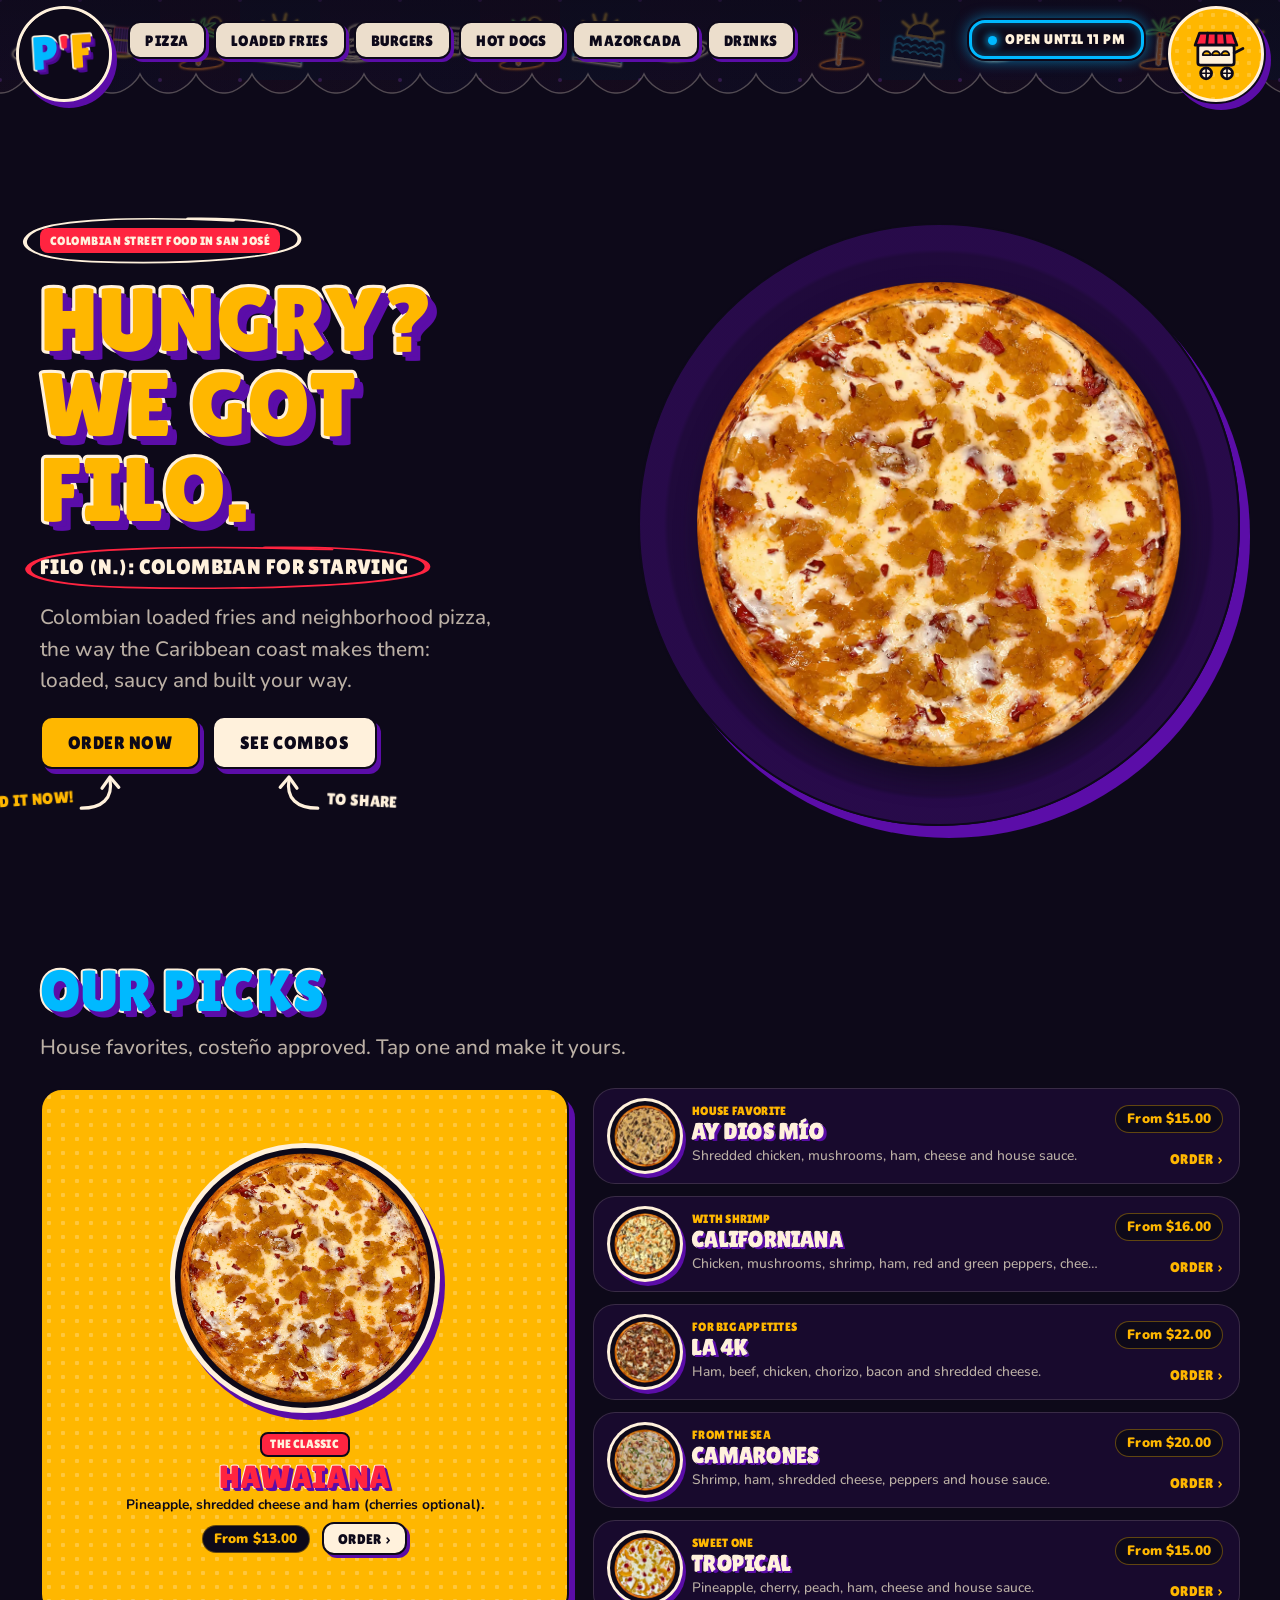
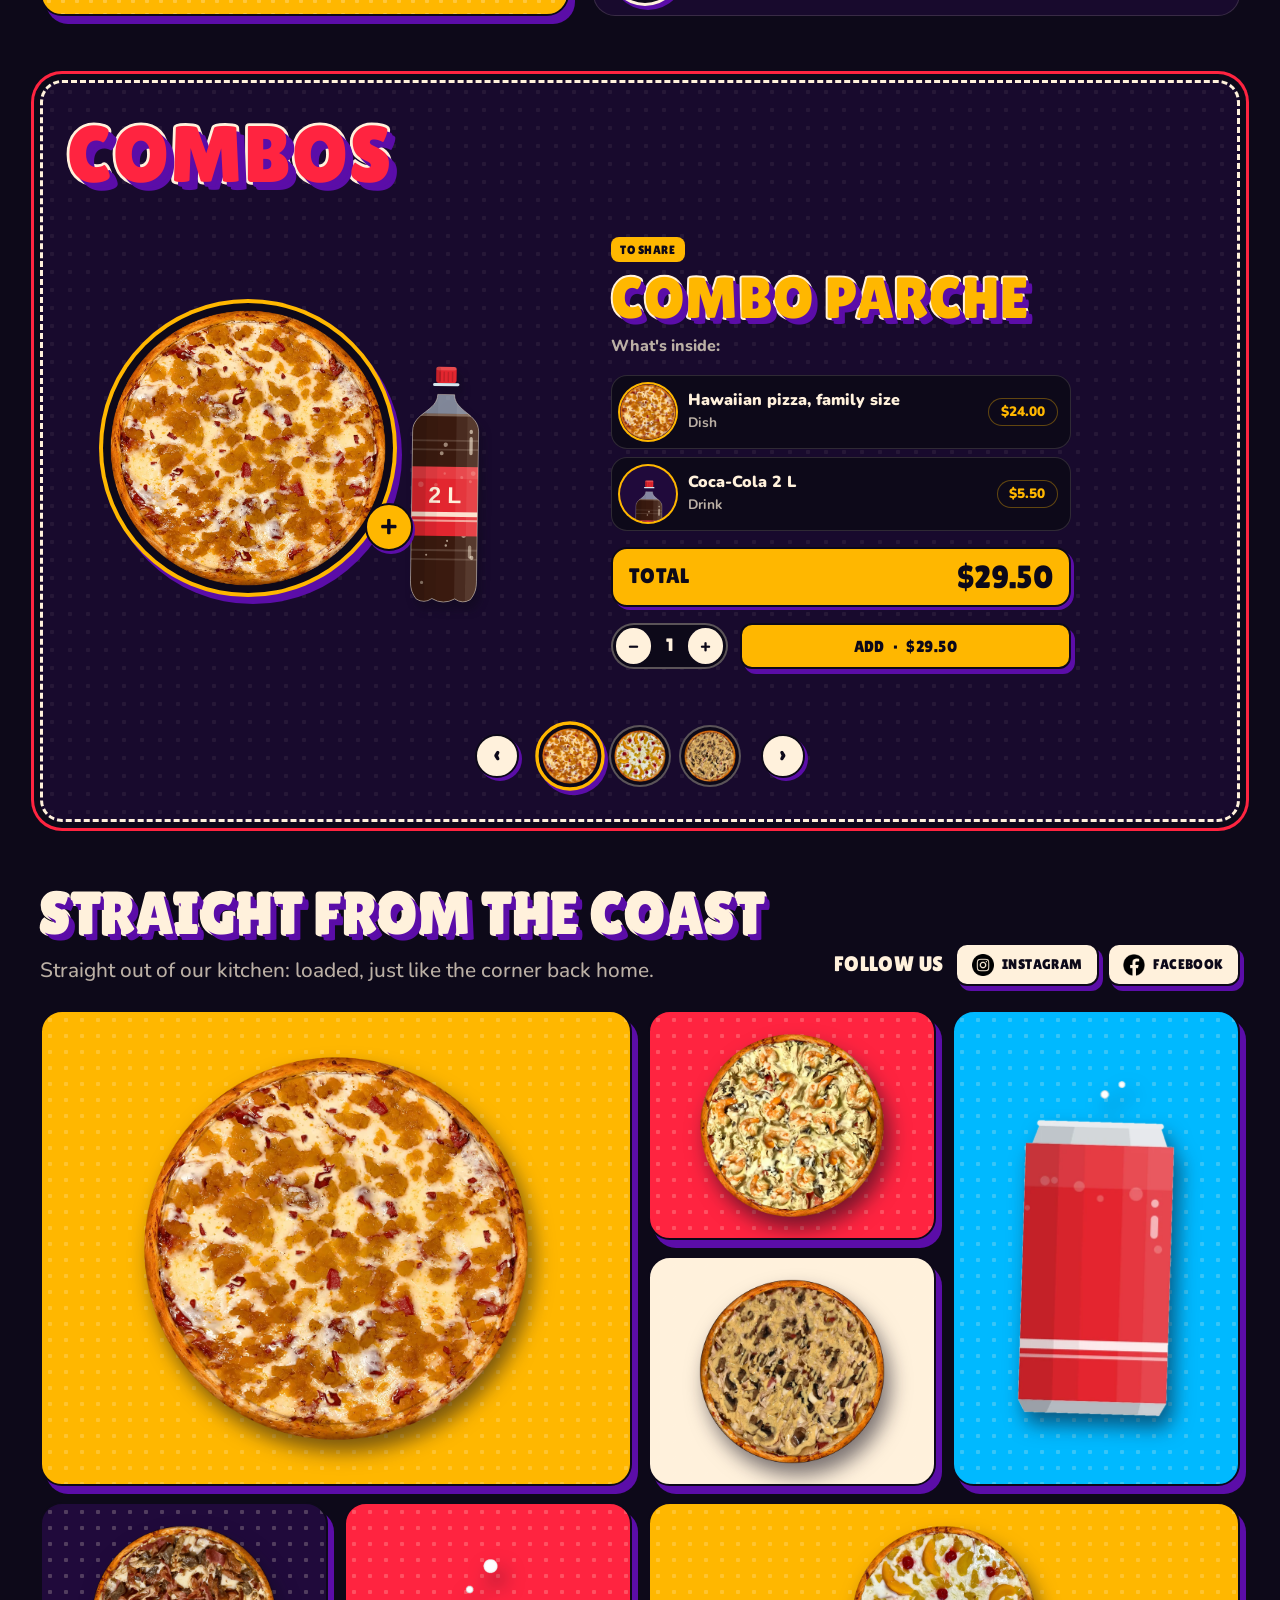
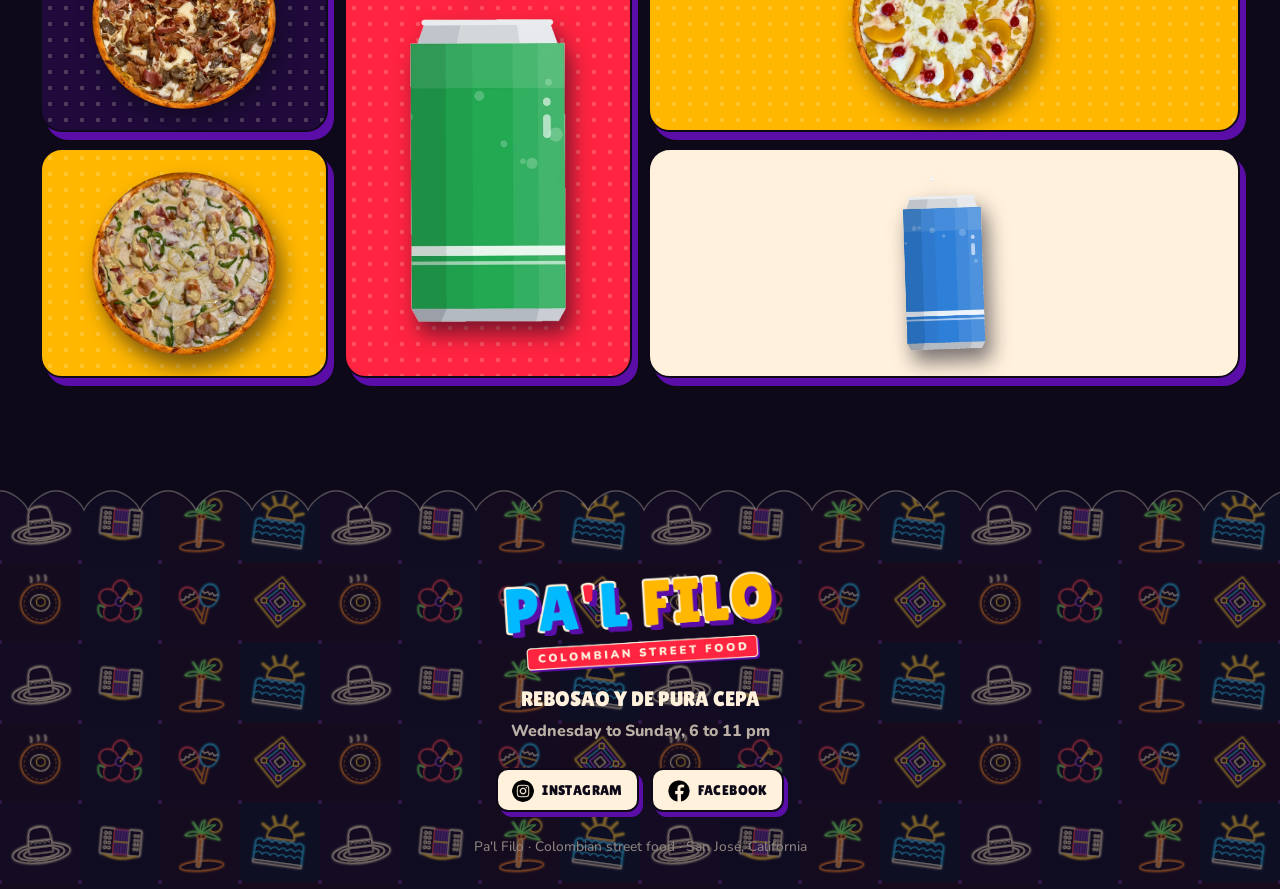
==== commit 29b4dd58: "Botones − + de toppings y salsas más grandes (37-42 px) sin desbordarse; borde Normal con dibujo de " ====
--- a/index.html
+++ b/index.html
@@ -14,9 +14,9 @@
 <link rel="preconnect" href="https://fonts.googleapis.com">
 <link rel="preconnect" href="https://fonts.gstatic.com" crossorigin>
 <link href="https://fonts.googleapis.com/css2?family=Lilita+One&family=Nunito:wght@500;600;700;800;900&display=swap" rel="stylesheet">
-<link rel="stylesheet" href="Styles/palfilo.css?v=77">
-<link rel="stylesheet" href="Styles/inicio.css?v=77">
-<link rel="stylesheet" href="Styles/checkout.css?v=77">
+<link rel="stylesheet" href="Styles/palfilo.css?v=78">
+<link rel="stylesheet" href="Styles/inicio.css?v=78">
+<link rel="stylesheet" href="Styles/checkout.css?v=78">
 </head>
 <body>
 <a class="sr" href="#contenido"><span class="es">Saltar al contenido</span><span class="en">Skip to content</span></a>
@@ -43,7 +43,7 @@
       </div>
       <div class="portada__plato">
         <div class="plato-hero">
-          <img class="plato-hero__foto" src="IMG/Salchipapas/la-pal-filo.webp?v=77" onerror="this.onerror=null;this.src='IMG/Pizzas/hawaiana.webp?v=77';this.classList.add('es-pizza')" alt="" width="600" height="600" fetchpriority="high">
+          <img class="plato-hero__foto" src="IMG/Salchipapas/la-pal-filo.webp?v=78" onerror="this.onerror=null;this.src='IMG/Pizzas/hawaiana.webp?v=78';this.classList.add('es-pizza')" alt="" width="600" height="600" fetchpriority="high">
           
         </div>
       </div>
@@ -54,12 +54,12 @@
   <section class="seccion envoltura" id="menu" aria-labelledby="t-reco">
     <div class="bloque-titulo"><h2 class="letrero" id="t-reco" style="--n: var(--cian);"><span class="es">Te recomendamos</span><span class="en">Our picks</span></h2><p><span class="es">Las de la casa, las que el costeño aprueba. Toca una y ármala a tu gusto.</span><span class="en">House favorites, costeño approved. Tap one and make it yours.</span></p></div>
     <ul class="casa" role="list">
-      <li><a class="casa__item casa__item--dest" href="Pages/pizza.html?esp=Hawaiana"><span class="casa__foto"><img src="IMG/Pizzas/hawaiana.webp?v=77" alt="" width="400" height="400" loading="lazy"></span><span class="casa__tx"><span class="casa__sello plana"><span class="es">La clásica</span><span class="en">The classic</span></span><b class="letrero">Hawaiana</b><small><span class="es">Piña, queso rayado, jamón (opcional cerezas)</span><span class="en">Pineapple, shredded cheese and ham (cherries optional).</span></small><span class="casa__pie"><span class="precio"><span class="es">Desde</span><span class="en">From</span> $13.00</span><span class="casa__ir plana"><span class="es">Pedir</span><span class="en">Order</span> ›</span></span></span></a></li>
-      <li><a class="casa__item" href="Pages/pizza.html?esp=Ay Dios Mío"><span class="casa__foto"><img src="IMG/Pizzas/ay-dios-mio.webp?v=77" alt="" width="400" height="400" loading="lazy"></span><span class="casa__tx"><span class="casa__sello plana"><span class="es">De la casa</span><span class="en">House favorite</span></span><b class="letrero">Ay Dios Mío</b><small><span class="es">Pollo desmechado, champiñones, jamón, queso rayado y salsa de la casa</span><span class="en">Shredded chicken, mushrooms, ham, cheese and house sauce.</span></small><span class="casa__pie"><span class="precio"><span class="es">Desde</span><span class="en">From</span> $15.00</span><span class="casa__ir plana"><span class="es">Pedir</span><span class="en">Order</span> ›</span></span></span></a></li>
-      <li><a class="casa__item" href="Pages/pizza.html?esp=Californiana"><span class="casa__foto"><img src="IMG/Pizzas/californiana.webp?v=77" alt="" width="400" height="400" loading="lazy"></span><span class="casa__tx"><span class="casa__sello plana"><span class="es">Con camarones</span><span class="en">With shrimp</span></span><b class="letrero">Californiana</b><small><span class="es">Pollo desmechado, champiñones, camarones, jamón, pimentón rojo y verde, queso rayado y salsa de la casa</span><span class="en">Chicken, mushrooms, shrimp, ham, red and green peppers, cheese and house sauce.</span></small><span class="casa__pie"><span class="precio"><span class="es">Desde</span><span class="en">From</span> $16.00</span><span class="casa__ir plana"><span class="es">Pedir</span><span class="en">Order</span> ›</span></span></span></a></li>
-      <li><a class="casa__item" href="Pages/pizza.html?esp=La 4K"><span class="casa__foto"><img src="IMG/Pizzas/la-4k.webp?v=77" alt="" width="400" height="400" loading="lazy"></span><span class="casa__tx"><span class="casa__sello plana"><span class="es">Para los de buen diente</span><span class="en">For big appetites</span></span><b class="letrero">La 4K</b><small><span class="es">Jamón, carne de res, pollo, chorizo, tocino y queso rayado</span><span class="en">Ham, beef, chicken, chorizo, bacon and shredded cheese.</span></small><span class="casa__pie"><span class="precio"><span class="es">Desde</span><span class="en">From</span> $22.00</span><span class="casa__ir plana"><span class="es">Pedir</span><span class="en">Order</span> ›</span></span></span></a></li>
-      <li><a class="casa__item" href="Pages/pizza.html?esp=Camarones"><span class="casa__foto"><img src="IMG/Pizzas/camarones.webp?v=77" alt="" width="400" height="400" loading="lazy"></span><span class="casa__tx"><span class="casa__sello plana"><span class="es">Del mar</span><span class="en">From the sea</span></span><b class="letrero">Camarones</b><small><span class="es">Camarones, jamón, queso rayado, pimentón y salsa de la casa</span><span class="en">Shrimp, ham, shredded cheese, peppers and house sauce.</span></small><span class="casa__pie"><span class="precio"><span class="es">Desde</span><span class="en">From</span> $20.00</span><span class="casa__ir plana"><span class="es">Pedir</span><span class="en">Order</span> ›</span></span></span></a></li>
-      <li><a class="casa__item" href="Pages/pizza.html?esp=Tropical"><span class="casa__foto"><img src="IMG/Pizzas/tropical.webp?v=77" alt="" width="400" height="400" loading="lazy"></span><span class="casa__tx"><span class="casa__sello plana"><span class="es">Dulcecita</span><span class="en">Sweet one</span></span><b class="letrero">Tropical</b><small><span class="es">Piña, cereza, durazno, jamón, queso y salsa de la casa</span><span class="en">Pineapple, cherry, peach, ham, cheese and house sauce.</span></small><span class="casa__pie"><span class="precio"><span class="es">Desde</span><span class="en">From</span> $15.00</span><span class="casa__ir plana"><span class="es">Pedir</span><span class="en">Order</span> ›</span></span></span></a></li>
+      <li><a class="casa__item casa__item--dest" href="Pages/pizza.html?esp=Hawaiana"><span class="casa__foto"><img src="IMG/Pizzas/hawaiana.webp?v=78" alt="" width="400" height="400" loading="lazy"></span><span class="casa__tx"><span class="casa__sello plana"><span class="es">La clásica</span><span class="en">The classic</span></span><b class="letrero">Hawaiana</b><small><span class="es">Piña, queso rayado, jamón (opcional cerezas)</span><span class="en">Pineapple, shredded cheese and ham (cherries optional).</span></small><span class="casa__pie"><span class="precio"><span class="es">Desde</span><span class="en">From</span> $13.00</span><span class="casa__ir plana"><span class="es">Pedir</span><span class="en">Order</span> ›</span></span></span></a></li>
+      <li><a class="casa__item" href="Pages/pizza.html?esp=Ay Dios Mío"><span class="casa__foto"><img src="IMG/Pizzas/ay-dios-mio.webp?v=78" alt="" width="400" height="400" loading="lazy"></span><span class="casa__tx"><span class="casa__sello plana"><span class="es">De la casa</span><span class="en">House favorite</span></span><b class="letrero">Ay Dios Mío</b><small><span class="es">Pollo desmechado, champiñones, jamón, queso rayado y salsa de la casa</span><span class="en">Shredded chicken, mushrooms, ham, cheese and house sauce.</span></small><span class="casa__pie"><span class="precio"><span class="es">Desde</span><span class="en">From</span> $15.00</span><span class="casa__ir plana"><span class="es">Pedir</span><span class="en">Order</span> ›</span></span></span></a></li>
+      <li><a class="casa__item" href="Pages/pizza.html?esp=Californiana"><span class="casa__foto"><img src="IMG/Pizzas/californiana.webp?v=78" alt="" width="400" height="400" loading="lazy"></span><span class="casa__tx"><span class="casa__sello plana"><span class="es">Con camarones</span><span class="en">With shrimp</span></span><b class="letrero">Californiana</b><small><span class="es">Pollo desmechado, champiñones, camarones, jamón, pimentón rojo y verde, queso rayado y salsa de la casa</span><span class="en">Chicken, mushrooms, shrimp, ham, red and green peppers, cheese and house sauce.</span></small><span class="casa__pie"><span class="precio"><span class="es">Desde</span><span class="en">From</span> $16.00</span><span class="casa__ir plana"><span class="es">Pedir</span><span class="en">Order</span> ›</span></span></span></a></li>
+      <li><a class="casa__item" href="Pages/pizza.html?esp=La 4K"><span class="casa__foto"><img src="IMG/Pizzas/la-4k.webp?v=78" alt="" width="400" height="400" loading="lazy"></span><span class="casa__tx"><span class="casa__sello plana"><span class="es">Para los de buen diente</span><span class="en">For big appetites</span></span><b class="letrero">La 4K</b><small><span class="es">Jamón, carne de res, pollo, chorizo, tocino y queso rayado</span><span class="en">Ham, beef, chicken, chorizo, bacon and shredded cheese.</span></small><span class="casa__pie"><span class="precio"><span class="es">Desde</span><span class="en">From</span> $22.00</span><span class="casa__ir plana"><span class="es">Pedir</span><span class="en">Order</span> ›</span></span></span></a></li>
+      <li><a class="casa__item" href="Pages/pizza.html?esp=Camarones"><span class="casa__foto"><img src="IMG/Pizzas/camarones.webp?v=78" alt="" width="400" height="400" loading="lazy"></span><span class="casa__tx"><span class="casa__sello plana"><span class="es">Del mar</span><span class="en">From the sea</span></span><b class="letrero">Camarones</b><small><span class="es">Camarones, jamón, queso rayado, pimentón y salsa de la casa</span><span class="en">Shrimp, ham, shredded cheese, peppers and house sauce.</span></small><span class="casa__pie"><span class="precio"><span class="es">Desde</span><span class="en">From</span> $20.00</span><span class="casa__ir plana"><span class="es">Pedir</span><span class="en">Order</span> ›</span></span></span></a></li>
+      <li><a class="casa__item" href="Pages/pizza.html?esp=Tropical"><span class="casa__foto"><img src="IMG/Pizzas/tropical.webp?v=78" alt="" width="400" height="400" loading="lazy"></span><span class="casa__tx"><span class="casa__sello plana"><span class="es">Dulcecita</span><span class="en">Sweet one</span></span><b class="letrero">Tropical</b><small><span class="es">Piña, cereza, durazno, jamón, queso y salsa de la casa</span><span class="en">Pineapple, cherry, peach, ham, cheese and house sauce.</span></small><span class="casa__pie"><span class="precio"><span class="es">Desde</span><span class="en">From</span> $15.00</span><span class="casa__ir plana"><span class="es">Pedir</span><span class="en">Order</span> ›</span></span></span></a></li>
     </ul>
   </section>
 
@@ -67,10 +67,10 @@
     <div class="pizarra">
       <h2 class="pizarra__titulo letrero" id="t-combos" style="--n: var(--tomate);">Combos</h2>
       <div class="vitrina" data-vitrina data-auto="6500">
-        <article class="vitrina__slide combo-slide" id="combo-0" style="--n: var(--mango);"><div class="combo-slide__escena" aria-hidden="true"><span class="combo__plato"><img src="IMG/Pizzas/hawaiana.webp?v=77" alt="" width="600" height="600" loading="lazy"></span><span class="combo__mas">+</span><img class="combo__bebida" src="IMG/Bebidas/coca-cola-2.svg?v=77" alt="" loading="lazy"></div><div class="combo-panel" data-precio="29.50"><div class="combo-panel__cab"><span class="etiqueta"><span class="es">Para compartir</span><span class="en">To share</span></span><h3 class="letrero">Combo parche</h3><p><span class="es">Lo que lleva:</span><span class="en">What's inside:</span></p></div><ul class="combo-panel__ops"><li class="combo-op"><span class="combo-op__foto"><img src="IMG/Pizzas/hawaiana.webp?v=77" alt="" loading="lazy"></span><span class="combo-op__tx"><b><span class="es">Pizza Hawaiana Familiar</span><span class="en">Hawaiian pizza, family size</span></b><small><span class="es">Plato</span><span class="en">Dish</span></small></span><span class="precio">$24.00</span></li><li class="combo-op"><span class="combo-op__foto"><img src="IMG/Bebidas/coca-cola-2.svg?v=77" alt="" loading="lazy"></span><span class="combo-op__tx"><b><span class="es">Coca-Cola 2 L</span><span class="en">Coca-Cola 2 L</span></b><small><span class="es">Bebida</span><span class="en">Drink</span></small></span><span class="precio">$5.50</span></li></ul><div class="combo-panel__total"><span class="plana">Total</span><b data-total>$29.50</b></div><div class="combo-panel__barra"><div class="contador"><button type="button" data-cq="-1" aria-label="Uno menos">−</button><span class="qn" data-cq-n>1</span><button type="button" data-cq="1" aria-label="Uno más">+</button></div><button class="btn btn--primario" type="button" data-combo="Combo parche" data-lineas="Pizza Hawaiana Familiar|Coca-Cola 2 L" data-precio="29.50"><span class="es">Agregar</span><span class="en">Add</span> · <span data-total>$29.50</span></button></div></div></article>
-        <article class="vitrina__slide combo-slide" id="combo-1" style="--n: var(--cian);" hidden><div class="combo-slide__escena" aria-hidden="true"><span class="combo__plato"><img src="IMG/Pizzas/tropical.webp?v=77" alt="" width="600" height="600" loading="lazy"></span><span class="combo__mas">+</span><img class="combo__bebida" src="IMG/Bebidas/pepsi.webp?v=77" alt="" loading="lazy"></div><div class="combo-panel" data-precio="17.50"><div class="combo-panel__cab"><span class="etiqueta"><span class="es">Para uno con filo</span><span class="en">For one, starving</span></span><h3 class="letrero">Combo parcero</h3><p><span class="es">Lo que lleva:</span><span class="en">What's inside:</span></p></div><ul class="combo-panel__ops"><li class="combo-op"><span class="combo-op__foto"><img src="IMG/Pizzas/tropical.webp?v=77" alt="" loading="lazy"></span><span class="combo-op__tx"><b><span class="es">Pizza Tropical Personal</span><span class="en">Tropical pizza, personal size</span></b><small><span class="es">Plato</span><span class="en">Dish</span></small></span><span class="precio">$15.00</span></li><li class="combo-op"><span class="combo-op__foto"><img src="IMG/Bebidas/pepsi.webp?v=77" alt="" loading="lazy"></span><span class="combo-op__tx"><b><span class="es">Pepsi en lata</span><span class="en">Pepsi, can</span></b><small><span class="es">Bebida</span><span class="en">Drink</span></small></span><span class="precio">$2.50</span></li></ul><div class="combo-panel__total"><span class="plana">Total</span><b data-total>$17.50</b></div><div class="combo-panel__barra"><div class="contador"><button type="button" data-cq="-1" aria-label="Uno menos">−</button><span class="qn" data-cq-n>1</span><button type="button" data-cq="1" aria-label="Uno más">+</button></div><button class="btn btn--primario" type="button" data-combo="Combo parcero" data-lineas="Pizza Tropical Personal|Pepsi en lata" data-precio="17.50"><span class="es">Agregar</span><span class="en">Add</span> · <span data-total>$17.50</span></button></div></div></article>
-        <article class="vitrina__slide combo-slide" id="combo-2" style="--n: var(--tomate);" hidden><div class="combo-slide__escena" aria-hidden="true"><span class="combo__plato"><img src="IMG/Pizzas/ay-dios-mio.webp?v=77" alt="" width="600" height="600" loading="lazy"></span><span class="combo__mas">+</span><img class="combo__bebida" src="IMG/Bebidas/sprite.webp?v=77" alt="" loading="lazy"></div><div class="combo-panel" data-precio="27.00"><div class="combo-panel__cab"><span class="etiqueta"><span class="es">Para dos</span><span class="en">For two</span></span><h3 class="letrero">Combo ¡ay Dios mío!</h3><p><span class="es">Lo que lleva:</span><span class="en">What's inside:</span></p></div><ul class="combo-panel__ops"><li class="combo-op"><span class="combo-op__foto"><img src="IMG/Pizzas/ay-dios-mio.webp?v=77" alt="" loading="lazy"></span><span class="combo-op__tx"><b><span class="es">Pizza Ay Dios Mío Medium</span><span class="en">Ay Dios Mío pizza, medium</span></b><small><span class="es">Plato</span><span class="en">Dish</span></small></span><span class="precio">$22.00</span></li><li class="combo-op"><span class="combo-op__foto"><img src="IMG/Bebidas/sprite.webp?v=77" alt="" loading="lazy"></span><span class="combo-op__tx"><b><span class="es">2 Sprite en lata</span><span class="en">2 Sprite, cans</span></b><small><span class="es">Bebida</span><span class="en">Drink</span></small></span><span class="precio">$5.00</span></li></ul><div class="combo-panel__total"><span class="plana">Total</span><b data-total>$27.00</b></div><div class="combo-panel__barra"><div class="contador"><button type="button" data-cq="-1" aria-label="Uno menos">−</button><span class="qn" data-cq-n>1</span><button type="button" data-cq="1" aria-label="Uno más">+</button></div><button class="btn btn--primario" type="button" data-combo="Combo ¡ay Dios mío!" data-lineas="Pizza Ay Dios Mío Medium|2 Sprite en lata" data-precio="27.00"><span class="es">Agregar</span><span class="en">Add</span> · <span data-total>$27.00</span></button></div></div></article>
-        <div class="vitrina__nav"><button class="vitrina__flecha" type="button" data-paso="-1" aria-label="Anterior / Previous">‹</button><ul class="vitrina__minis" role="list"><li><button class="vitrina__mini" type="button" data-slide="0" aria-controls="combo-0" aria-pressed="true" aria-label="Combo parche"><img src="IMG/Pizzas/hawaiana.webp?v=77" alt="" width="120" height="120"></button></li><li><button class="vitrina__mini" type="button" data-slide="1" aria-controls="combo-1" aria-pressed="false" aria-label="Combo parcero"><img src="IMG/Pizzas/tropical.webp?v=77" alt="" width="120" height="120"></button></li><li><button class="vitrina__mini" type="button" data-slide="2" aria-controls="combo-2" aria-pressed="false" aria-label="Combo ¡ay Dios mío!"><img src="IMG/Pizzas/ay-dios-mio.webp?v=77" alt="" width="120" height="120"></button></li></ul><button class="vitrina__flecha" type="button" data-paso="1" aria-label="Siguiente / Next">›</button></div>
+        <article class="vitrina__slide combo-slide" id="combo-0" style="--n: var(--mango);"><div class="combo-slide__escena" aria-hidden="true"><span class="combo__plato"><img src="IMG/Pizzas/hawaiana.webp?v=78" alt="" width="600" height="600" loading="lazy"></span><span class="combo__mas">+</span><img class="combo__bebida" src="IMG/Bebidas/coca-cola-2.svg?v=78" alt="" loading="lazy"></div><div class="combo-panel" data-precio="29.50"><div class="combo-panel__cab"><span class="etiqueta"><span class="es">Para compartir</span><span class="en">To share</span></span><h3 class="letrero">Combo parche</h3><p><span class="es">Lo que lleva:</span><span class="en">What's inside:</span></p></div><ul class="combo-panel__ops"><li class="combo-op"><span class="combo-op__foto"><img src="IMG/Pizzas/hawaiana.webp?v=78" alt="" loading="lazy"></span><span class="combo-op__tx"><b><span class="es">Pizza Hawaiana Familiar</span><span class="en">Hawaiian pizza, family size</span></b><small><span class="es">Plato</span><span class="en">Dish</span></small></span><span class="precio">$24.00</span></li><li class="combo-op"><span class="combo-op__foto"><img src="IMG/Bebidas/coca-cola-2.svg?v=78" alt="" loading="lazy"></span><span class="combo-op__tx"><b><span class="es">Coca-Cola 2 L</span><span class="en">Coca-Cola 2 L</span></b><small><span class="es">Bebida</span><span class="en">Drink</span></small></span><span class="precio">$5.50</span></li></ul><div class="combo-panel__total"><span class="plana">Total</span><b data-total>$29.50</b></div><div class="combo-panel__barra"><div class="contador"><button type="button" data-cq="-1" aria-label="Uno menos">−</button><span class="qn" data-cq-n>1</span><button type="button" data-cq="1" aria-label="Uno más">+</button></div><button class="btn btn--primario" type="button" data-combo="Combo parche" data-lineas="Pizza Hawaiana Familiar|Coca-Cola 2 L" data-precio="29.50"><span class="es">Agregar</span><span class="en">Add</span> · <span data-total>$29.50</span></button></div></div></article>
+        <article class="vitrina__slide combo-slide" id="combo-1" style="--n: var(--cian);" hidden><div class="combo-slide__escena" aria-hidden="true"><span class="combo__plato"><img src="IMG/Pizzas/tropical.webp?v=78" alt="" width="600" height="600" loading="lazy"></span><span class="combo__mas">+</span><img class="combo__bebida" src="IMG/Bebidas/pepsi.webp?v=78" alt="" loading="lazy"></div><div class="combo-panel" data-precio="17.50"><div class="combo-panel__cab"><span class="etiqueta"><span class="es">Para uno con filo</span><span class="en">For one, starving</span></span><h3 class="letrero">Combo parcero</h3><p><span class="es">Lo que lleva:</span><span class="en">What's inside:</span></p></div><ul class="combo-panel__ops"><li class="combo-op"><span class="combo-op__foto"><img src="IMG/Pizzas/tropical.webp?v=78" alt="" loading="lazy"></span><span class="combo-op__tx"><b><span class="es">Pizza Tropical Personal</span><span class="en">Tropical pizza, personal size</span></b><small><span class="es">Plato</span><span class="en">Dish</span></small></span><span class="precio">$15.00</span></li><li class="combo-op"><span class="combo-op__foto"><img src="IMG/Bebidas/pepsi.webp?v=78" alt="" loading="lazy"></span><span class="combo-op__tx"><b><span class="es">Pepsi en lata</span><span class="en">Pepsi, can</span></b><small><span class="es">Bebida</span><span class="en">Drink</span></small></span><span class="precio">$2.50</span></li></ul><div class="combo-panel__total"><span class="plana">Total</span><b data-total>$17.50</b></div><div class="combo-panel__barra"><div class="contador"><button type="button" data-cq="-1" aria-label="Uno menos">−</button><span class="qn" data-cq-n>1</span><button type="button" data-cq="1" aria-label="Uno más">+</button></div><button class="btn btn--primario" type="button" data-combo="Combo parcero" data-lineas="Pizza Tropical Personal|Pepsi en lata" data-precio="17.50"><span class="es">Agregar</span><span class="en">Add</span> · <span data-total>$17.50</span></button></div></div></article>
+        <article class="vitrina__slide combo-slide" id="combo-2" style="--n: var(--tomate);" hidden><div class="combo-slide__escena" aria-hidden="true"><span class="combo__plato"><img src="IMG/Pizzas/ay-dios-mio.webp?v=78" alt="" width="600" height="600" loading="lazy"></span><span class="combo__mas">+</span><img class="combo__bebida" src="IMG/Bebidas/sprite.webp?v=78" alt="" loading="lazy"></div><div class="combo-panel" data-precio="27.00"><div class="combo-panel__cab"><span class="etiqueta"><span class="es">Para dos</span><span class="en">For two</span></span><h3 class="letrero">Combo ¡ay Dios mío!</h3><p><span class="es">Lo que lleva:</span><span class="en">What's inside:</span></p></div><ul class="combo-panel__ops"><li class="combo-op"><span class="combo-op__foto"><img src="IMG/Pizzas/ay-dios-mio.webp?v=78" alt="" loading="lazy"></span><span class="combo-op__tx"><b><span class="es">Pizza Ay Dios Mío Medium</span><span class="en">Ay Dios Mío pizza, medium</span></b><small><span class="es">Plato</span><span class="en">Dish</span></small></span><span class="precio">$22.00</span></li><li class="combo-op"><span class="combo-op__foto"><img src="IMG/Bebidas/sprite.webp?v=78" alt="" loading="lazy"></span><span class="combo-op__tx"><b><span class="es">2 Sprite en lata</span><span class="en">2 Sprite, cans</span></b><small><span class="es">Bebida</span><span class="en">Drink</span></small></span><span class="precio">$5.00</span></li></ul><div class="combo-panel__total"><span class="plana">Total</span><b data-total>$27.00</b></div><div class="combo-panel__barra"><div class="contador"><button type="button" data-cq="-1" aria-label="Uno menos">−</button><span class="qn" data-cq-n>1</span><button type="button" data-cq="1" aria-label="Uno más">+</button></div><button class="btn btn--primario" type="button" data-combo="Combo ¡ay Dios mío!" data-lineas="Pizza Ay Dios Mío Medium|2 Sprite en lata" data-precio="27.00"><span class="es">Agregar</span><span class="en">Add</span> · <span data-total>$27.00</span></button></div></div></article>
+        <div class="vitrina__nav"><button class="vitrina__flecha" type="button" data-paso="-1" aria-label="Anterior / Previous">‹</button><ul class="vitrina__minis" role="list"><li><button class="vitrina__mini" type="button" data-slide="0" aria-controls="combo-0" aria-pressed="true" aria-label="Combo parche"><img src="IMG/Pizzas/hawaiana.webp?v=78" alt="" width="120" height="120"></button></li><li><button class="vitrina__mini" type="button" data-slide="1" aria-controls="combo-1" aria-pressed="false" aria-label="Combo parcero"><img src="IMG/Pizzas/tropical.webp?v=78" alt="" width="120" height="120"></button></li><li><button class="vitrina__mini" type="button" data-slide="2" aria-controls="combo-2" aria-pressed="false" aria-label="Combo ¡ay Dios mío!"><img src="IMG/Pizzas/ay-dios-mio.webp?v=78" alt="" width="120" height="120"></button></li></ul><button class="vitrina__flecha" type="button" data-paso="1" aria-label="Siguiente / Next">›</button></div>
       </div>
     </div>
   </section>
@@ -82,15 +82,15 @@
       <div class="galeria__redes"><span class="plana"><span class="es">Síguenos</span><span class="en">Follow us</span></span><a class="btn btn--secundario btn--chico" href="https://www.instagram.com/tazmaniafoodoficial/" target="_blank" rel="noopener"><img src="IMG/Redes/instagram.png" alt="" width="22" height="22">Instagram</a><a class="btn btn--secundario btn--chico" href="https://www.facebook.com/p/Tazmania-Food-61559588588174/" target="_blank" rel="noopener"><img src="IMG/Redes/facebook.png" alt="" width="22" height="22">Facebook</a></div>
     </div>
     <ul class="galeria" role="list">
-      <li class="foto foto--mango foto--grande"><a href="Pages/pizza.html?esp=Hawaiana"><img class="foto__img" src="IMG/Pizzas/hawaiana.webp?v=77" alt="Hawaiana" loading="lazy"><span class="foto__pie"><b class="letrero">Hawaiana</b><span class="plana"><span class="es">Pedir</span><span class="en">Order</span></span></span></a></li>
-      <li class="foto foto--tomate"><a href="Pages/pizza.html?esp=Californiana"><img class="foto__img" src="IMG/Pizzas/californiana.webp?v=77" alt="Californiana" loading="lazy"><span class="foto__pie"><b class="letrero">Californiana</b><span class="plana"><span class="es">Pedir</span><span class="en">Order</span></span></span></a></li>
-      <li class="foto foto--cian foto--alta"><a href="Pages/bebidas.html"><img class="foto__img es-lata" src="IMG/Bebidas/coca-cola.webp?v=77" alt="Coca-Cola" loading="lazy"><span class="foto__pie"><b class="letrero">Coca-Cola</b><span class="plana"><span class="es">Pedir</span><span class="en">Order</span></span></span></a></li>
-      <li class="foto foto--crema"><a href="Pages/pizza.html?esp=Ay%20Dios%20M%C3%ADo"><img class="foto__img" src="IMG/Pizzas/ay-dios-mio.webp?v=77" alt="Ay Dios Mío" loading="lazy"><span class="foto__pie"><b class="letrero">Ay Dios Mío</b><span class="plana"><span class="es">Pedir</span><span class="en">Order</span></span></span></a></li>
-      <li class="foto foto--oscuro"><a href="Pages/pizza.html?esp=La%204K"><img class="foto__img" src="IMG/Pizzas/la-4k.webp?v=77" alt="La 4K" loading="lazy"><span class="foto__pie"><b class="letrero">La 4K</b><span class="plana"><span class="es">Pedir</span><span class="en">Order</span></span></span></a></li>
-      <li class="foto foto--tomate foto--alta"><a href="Pages/bebidas.html"><img class="foto__img es-lata" src="IMG/Bebidas/sprite.webp?v=77" alt="Sprite" loading="lazy"><span class="foto__pie"><b class="letrero">Sprite</b><span class="plana"><span class="es">Pedir</span><span class="en">Order</span></span></span></a></li>
-      <li class="foto foto--mango foto--ancha"><a href="Pages/pizza.html?esp=Tropical"><img class="foto__img" src="IMG/Pizzas/tropical.webp?v=77" alt="Tropical" loading="lazy"><span class="foto__pie"><b class="letrero">Tropical</b><span class="plana"><span class="es">Pedir</span><span class="en">Order</span></span></span></a></li>
-      <li class="foto foto--mango"><a href="Pages/pizza.html?esp=Camarones"><img class="foto__img" src="IMG/Pizzas/camarones.webp?v=77" alt="Camarones" loading="lazy"><span class="foto__pie"><b class="letrero">Camarones</b><span class="plana"><span class="es">Pedir</span><span class="en">Order</span></span></span></a></li>
-      <li class="foto foto--crema foto--ancha"><a href="Pages/bebidas.html"><img class="foto__img es-lata" src="IMG/Bebidas/pepsi.webp?v=77" alt="Pepsi" loading="lazy"><span class="foto__pie"><b class="letrero">Pepsi</b><span class="plana"><span class="es">Pedir</span><span class="en">Order</span></span></span></a></li>
+      <li class="foto foto--mango foto--grande"><a href="Pages/pizza.html?esp=Hawaiana"><img class="foto__img" src="IMG/Pizzas/hawaiana.webp?v=78" alt="Hawaiana" loading="lazy"><span class="foto__pie"><b class="letrero">Hawaiana</b><span class="plana"><span class="es">Pedir</span><span class="en">Order</span></span></span></a></li>
+      <li class="foto foto--tomate"><a href="Pages/pizza.html?esp=Californiana"><img class="foto__img" src="IMG/Pizzas/californiana.webp?v=78" alt="Californiana" loading="lazy"><span class="foto__pie"><b class="letrero">Californiana</b><span class="plana"><span class="es">Pedir</span><span class="en">Order</span></span></span></a></li>
+      <li class="foto foto--cian foto--alta"><a href="Pages/bebidas.html"><img class="foto__img es-lata" src="IMG/Bebidas/coca-cola.webp?v=78" alt="Coca-Cola" loading="lazy"><span class="foto__pie"><b class="letrero">Coca-Cola</b><span class="plana"><span class="es">Pedir</span><span class="en">Order</span></span></span></a></li>
+      <li class="foto foto--crema"><a href="Pages/pizza.html?esp=Ay%20Dios%20M%C3%ADo"><img class="foto__img" src="IMG/Pizzas/ay-dios-mio.webp?v=78" alt="Ay Dios Mío" loading="lazy"><span class="foto__pie"><b class="letrero">Ay Dios Mío</b><span class="plana"><span class="es">Pedir</span><span class="en">Order</span></span></span></a></li>
+      <li class="foto foto--oscuro"><a href="Pages/pizza.html?esp=La%204K"><img class="foto__img" src="IMG/Pizzas/la-4k.webp?v=78" alt="La 4K" loading="lazy"><span class="foto__pie"><b class="letrero">La 4K</b><span class="plana"><span class="es">Pedir</span><span class="en">Order</span></span></span></a></li>
+      <li class="foto foto--tomate foto--alta"><a href="Pages/bebidas.html"><img class="foto__img es-lata" src="IMG/Bebidas/sprite.webp?v=78" alt="Sprite" loading="lazy"><span class="foto__pie"><b class="letrero">Sprite</b><span class="plana"><span class="es">Pedir</span><span class="en">Order</span></span></span></a></li>
+      <li class="foto foto--mango foto--ancha"><a href="Pages/pizza.html?esp=Tropical"><img class="foto__img" src="IMG/Pizzas/tropical.webp?v=78" alt="Tropical" loading="lazy"><span class="foto__pie"><b class="letrero">Tropical</b><span class="plana"><span class="es">Pedir</span><span class="en">Order</span></span></span></a></li>
+      <li class="foto foto--mango"><a href="Pages/pizza.html?esp=Camarones"><img class="foto__img" src="IMG/Pizzas/camarones.webp?v=78" alt="Camarones" loading="lazy"><span class="foto__pie"><b class="letrero">Camarones</b><span class="plana"><span class="es">Pedir</span><span class="en">Order</span></span></span></a></li>
+      <li class="foto foto--crema foto--ancha"><a href="Pages/bebidas.html"><img class="foto__img es-lata" src="IMG/Bebidas/pepsi.webp?v=78" alt="Pepsi" loading="lazy"><span class="foto__pie"><b class="letrero">Pepsi</b><span class="plana"><span class="es">Pedir</span><span class="en">Order</span></span></span></a></li>
     </ul>
   </section>
 </main>
@@ -115,10 +115,10 @@
 </aside>
 <template id="tpl-item"><div class="linea-pedido"><div class="fila"><b class="nm"></b><span class="pt"></span></div><p class="ln"></p><div class="fila"><div class="contador"><button type="button" data-c="-1" aria-label="Uno menos">−</button><span class="qn"></span><button type="button" data-c="1" aria-label="Uno más">+</button></div><button class="btn-texto" type="button" data-c="del"><span class="es">Quitar</span><span class="en">Remove</span></button></div></div></template>
 <div class="aviso" id="toast" role="status"><span class="es">Agregado al carrito</span><span class="en">Added to cart</span></div>
-<script src="JS/cart.js?v=77"></script>
-<script src="JS/inicio.js?v=77"></script>
-<script src="JS/checkout.js?v=77"></script>
-<script src="JS/horario.js?v=77"></script>
-<script src="JS/telon.js?v=77"></script>
+<script src="JS/cart.js?v=78"></script>
+<script src="JS/inicio.js?v=78"></script>
+<script src="JS/checkout.js?v=78"></script>
+<script src="JS/horario.js?v=78"></script>
+<script src="JS/telon.js?v=78"></script>
 </body>
 </html>
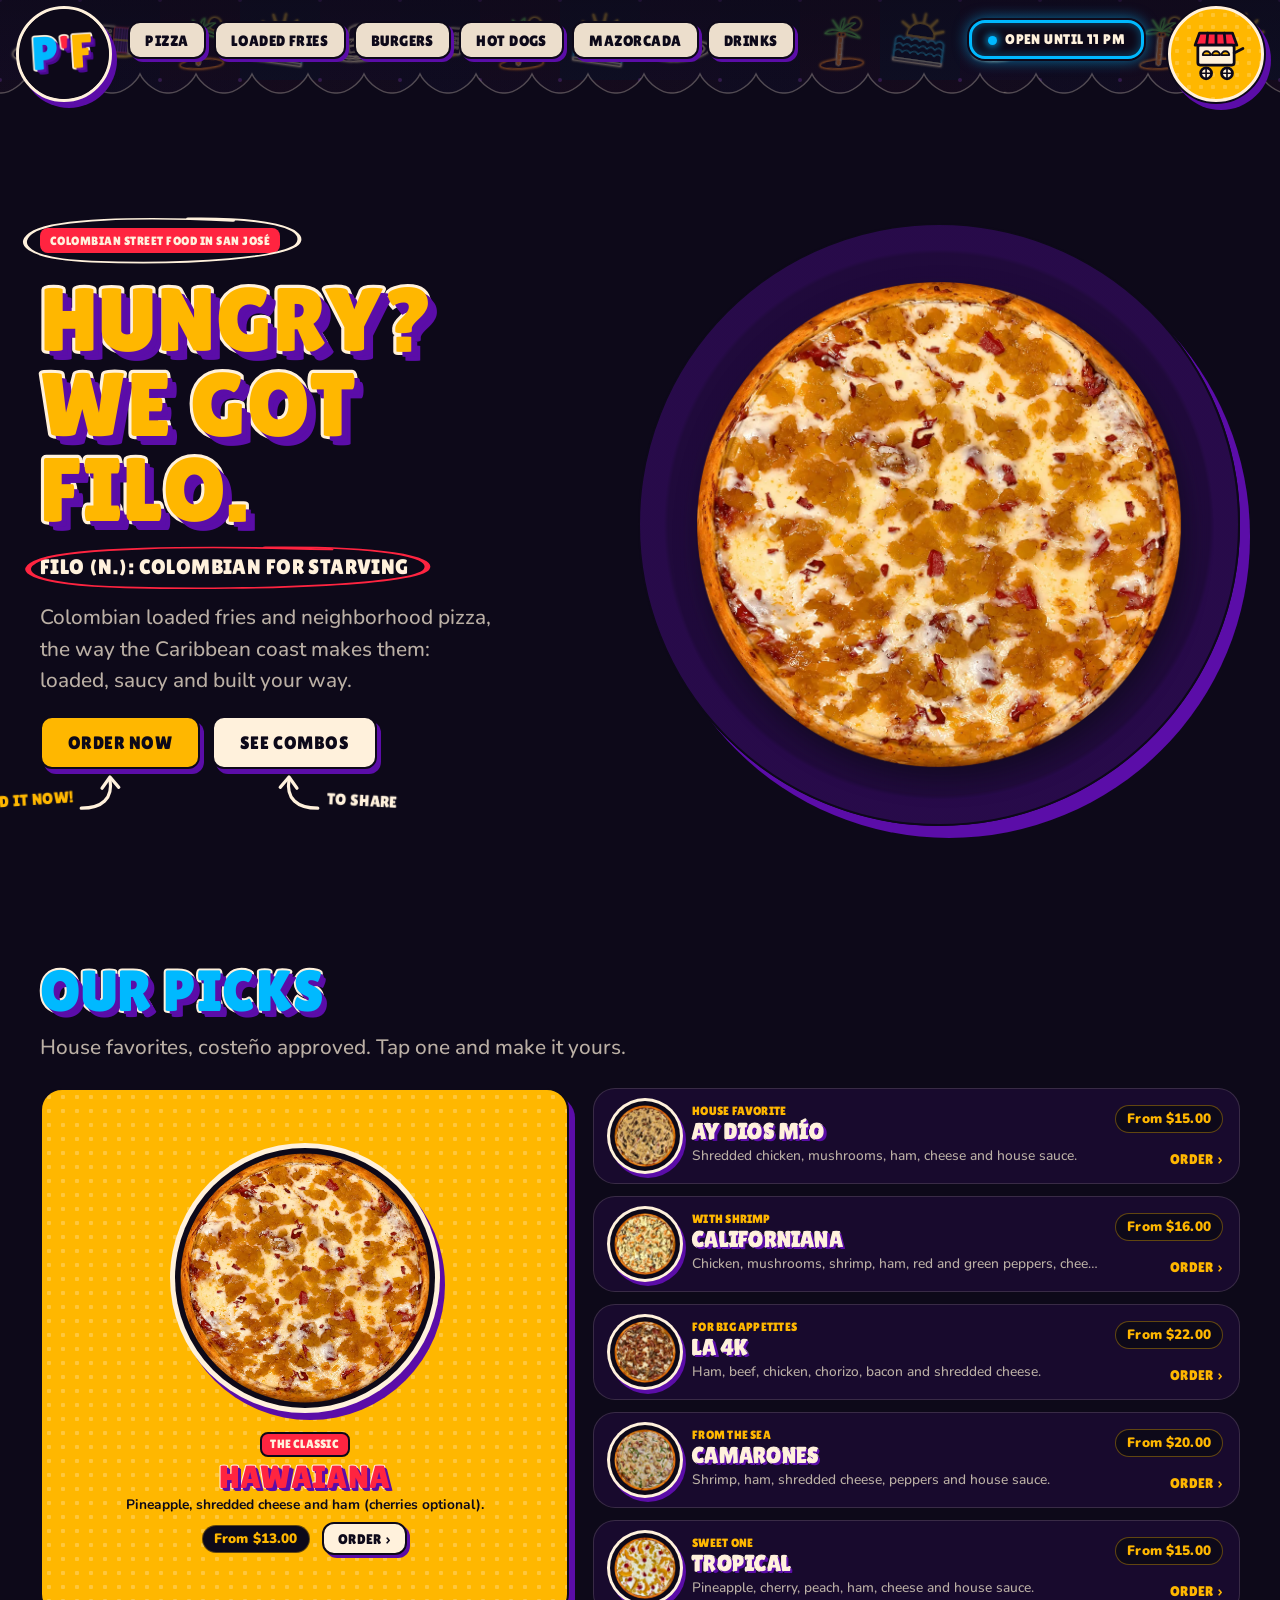
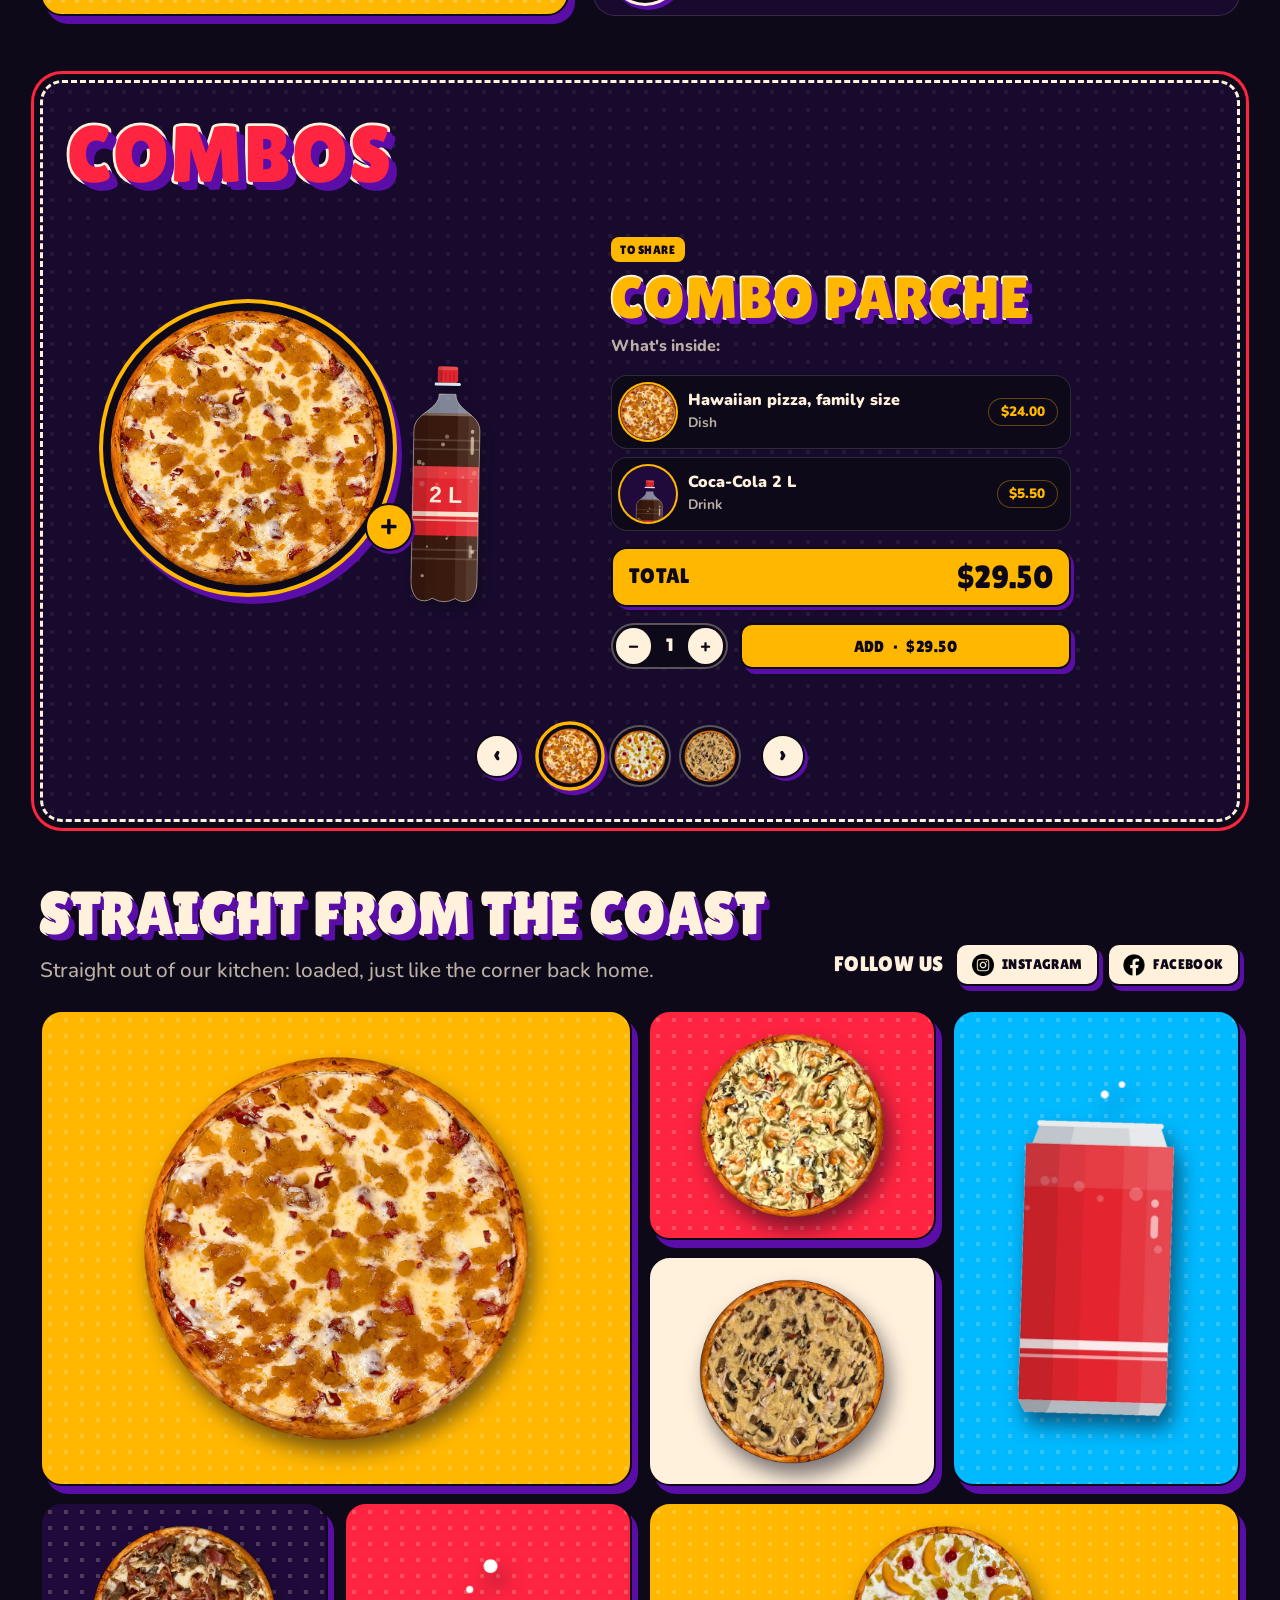
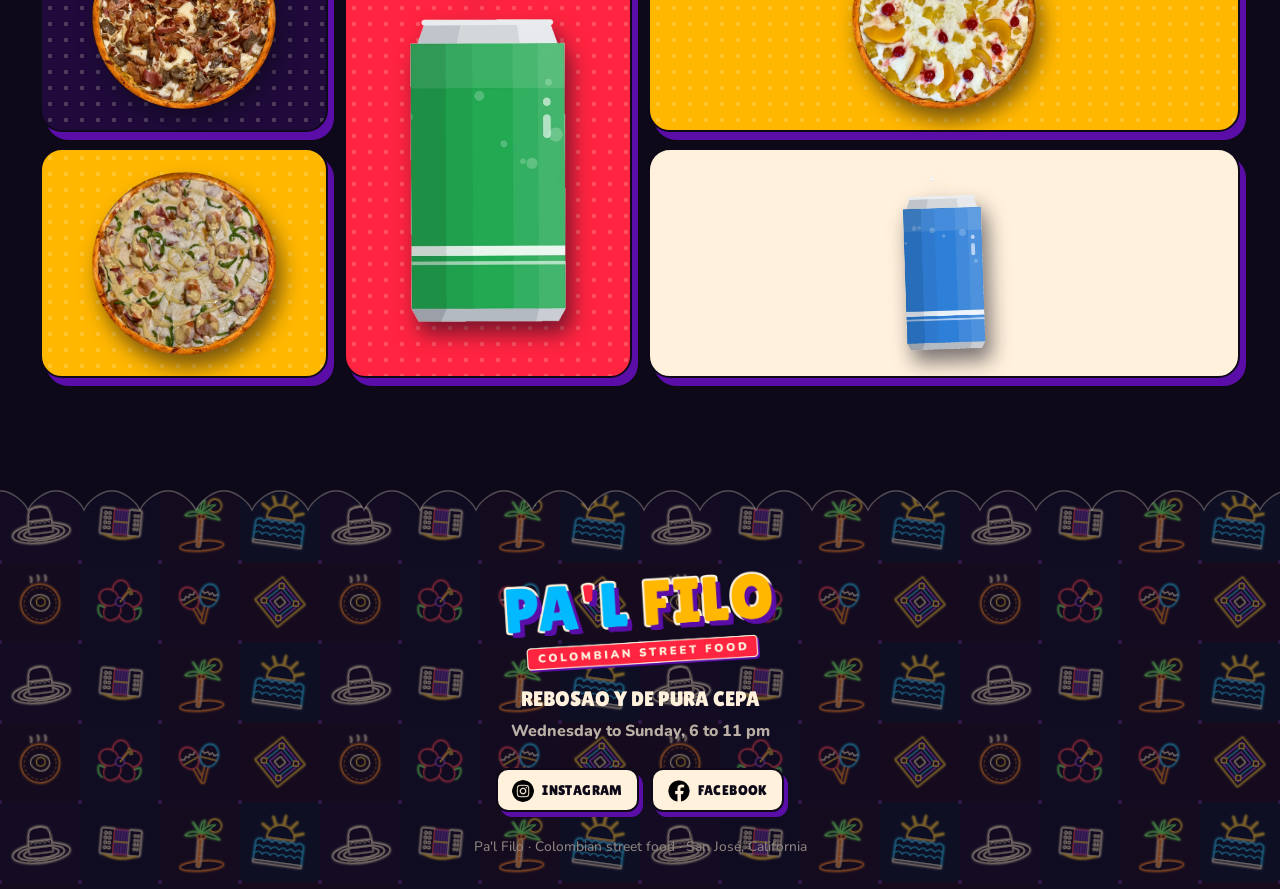
==== commit 5f81f9a0: "Íconos propios de pepperoni y chorizo en lugar de emojis (toppings de todas las páginas y especialid" ====
--- a/index.html
+++ b/index.html
@@ -14,9 +14,9 @@
 <link rel="preconnect" href="https://fonts.googleapis.com">
 <link rel="preconnect" href="https://fonts.gstatic.com" crossorigin>
 <link href="https://fonts.googleapis.com/css2?family=Lilita+One&family=Nunito:wght@500;600;700;800;900&display=swap" rel="stylesheet">
-<link rel="stylesheet" href="Styles/palfilo.css?v=78">
-<link rel="stylesheet" href="Styles/inicio.css?v=78">
-<link rel="stylesheet" href="Styles/checkout.css?v=78">
+<link rel="stylesheet" href="Styles/palfilo.css?v=79">
+<link rel="stylesheet" href="Styles/inicio.css?v=79">
+<link rel="stylesheet" href="Styles/checkout.css?v=79">
 </head>
 <body>
 <a class="sr" href="#contenido"><span class="es">Saltar al contenido</span><span class="en">Skip to content</span></a>
@@ -43,7 +43,7 @@
       </div>
       <div class="portada__plato">
         <div class="plato-hero">
-          <img class="plato-hero__foto" src="IMG/Salchipapas/la-pal-filo.webp?v=78" onerror="this.onerror=null;this.src='IMG/Pizzas/hawaiana.webp?v=78';this.classList.add('es-pizza')" alt="" width="600" height="600" fetchpriority="high">
+          <img class="plato-hero__foto" src="IMG/Salchipapas/la-pal-filo.webp?v=79" onerror="this.onerror=null;this.src='IMG/Pizzas/hawaiana.webp?v=79';this.classList.add('es-pizza')" alt="" width="600" height="600" fetchpriority="high">
           
         </div>
       </div>
@@ -54,12 +54,12 @@
   <section class="seccion envoltura" id="menu" aria-labelledby="t-reco">
     <div class="bloque-titulo"><h2 class="letrero" id="t-reco" style="--n: var(--cian);"><span class="es">Te recomendamos</span><span class="en">Our picks</span></h2><p><span class="es">Las de la casa, las que el costeño aprueba. Toca una y ármala a tu gusto.</span><span class="en">House favorites, costeño approved. Tap one and make it yours.</span></p></div>
     <ul class="casa" role="list">
-      <li><a class="casa__item casa__item--dest" href="Pages/pizza.html?esp=Hawaiana"><span class="casa__foto"><img src="IMG/Pizzas/hawaiana.webp?v=78" alt="" width="400" height="400" loading="lazy"></span><span class="casa__tx"><span class="casa__sello plana"><span class="es">La clásica</span><span class="en">The classic</span></span><b class="letrero">Hawaiana</b><small><span class="es">Piña, queso rayado, jamón (opcional cerezas)</span><span class="en">Pineapple, shredded cheese and ham (cherries optional).</span></small><span class="casa__pie"><span class="precio"><span class="es">Desde</span><span class="en">From</span> $13.00</span><span class="casa__ir plana"><span class="es">Pedir</span><span class="en">Order</span> ›</span></span></span></a></li>
-      <li><a class="casa__item" href="Pages/pizza.html?esp=Ay Dios Mío"><span class="casa__foto"><img src="IMG/Pizzas/ay-dios-mio.webp?v=78" alt="" width="400" height="400" loading="lazy"></span><span class="casa__tx"><span class="casa__sello plana"><span class="es">De la casa</span><span class="en">House favorite</span></span><b class="letrero">Ay Dios Mío</b><small><span class="es">Pollo desmechado, champiñones, jamón, queso rayado y salsa de la casa</span><span class="en">Shredded chicken, mushrooms, ham, cheese and house sauce.</span></small><span class="casa__pie"><span class="precio"><span class="es">Desde</span><span class="en">From</span> $15.00</span><span class="casa__ir plana"><span class="es">Pedir</span><span class="en">Order</span> ›</span></span></span></a></li>
-      <li><a class="casa__item" href="Pages/pizza.html?esp=Californiana"><span class="casa__foto"><img src="IMG/Pizzas/californiana.webp?v=78" alt="" width="400" height="400" loading="lazy"></span><span class="casa__tx"><span class="casa__sello plana"><span class="es">Con camarones</span><span class="en">With shrimp</span></span><b class="letrero">Californiana</b><small><span class="es">Pollo desmechado, champiñones, camarones, jamón, pimentón rojo y verde, queso rayado y salsa de la casa</span><span class="en">Chicken, mushrooms, shrimp, ham, red and green peppers, cheese and house sauce.</span></small><span class="casa__pie"><span class="precio"><span class="es">Desde</span><span class="en">From</span> $16.00</span><span class="casa__ir plana"><span class="es">Pedir</span><span class="en">Order</span> ›</span></span></span></a></li>
-      <li><a class="casa__item" href="Pages/pizza.html?esp=La 4K"><span class="casa__foto"><img src="IMG/Pizzas/la-4k.webp?v=78" alt="" width="400" height="400" loading="lazy"></span><span class="casa__tx"><span class="casa__sello plana"><span class="es">Para los de buen diente</span><span class="en">For big appetites</span></span><b class="letrero">La 4K</b><small><span class="es">Jamón, carne de res, pollo, chorizo, tocino y queso rayado</span><span class="en">Ham, beef, chicken, chorizo, bacon and shredded cheese.</span></small><span class="casa__pie"><span class="precio"><span class="es">Desde</span><span class="en">From</span> $22.00</span><span class="casa__ir plana"><span class="es">Pedir</span><span class="en">Order</span> ›</span></span></span></a></li>
-      <li><a class="casa__item" href="Pages/pizza.html?esp=Camarones"><span class="casa__foto"><img src="IMG/Pizzas/camarones.webp?v=78" alt="" width="400" height="400" loading="lazy"></span><span class="casa__tx"><span class="casa__sello plana"><span class="es">Del mar</span><span class="en">From the sea</span></span><b class="letrero">Camarones</b><small><span class="es">Camarones, jamón, queso rayado, pimentón y salsa de la casa</span><span class="en">Shrimp, ham, shredded cheese, peppers and house sauce.</span></small><span class="casa__pie"><span class="precio"><span class="es">Desde</span><span class="en">From</span> $20.00</span><span class="casa__ir plana"><span class="es">Pedir</span><span class="en">Order</span> ›</span></span></span></a></li>
-      <li><a class="casa__item" href="Pages/pizza.html?esp=Tropical"><span class="casa__foto"><img src="IMG/Pizzas/tropical.webp?v=78" alt="" width="400" height="400" loading="lazy"></span><span class="casa__tx"><span class="casa__sello plana"><span class="es">Dulcecita</span><span class="en">Sweet one</span></span><b class="letrero">Tropical</b><small><span class="es">Piña, cereza, durazno, jamón, queso y salsa de la casa</span><span class="en">Pineapple, cherry, peach, ham, cheese and house sauce.</span></small><span class="casa__pie"><span class="precio"><span class="es">Desde</span><span class="en">From</span> $15.00</span><span class="casa__ir plana"><span class="es">Pedir</span><span class="en">Order</span> ›</span></span></span></a></li>
+      <li><a class="casa__item casa__item--dest" href="Pages/pizza.html?esp=Hawaiana"><span class="casa__foto"><img src="IMG/Pizzas/hawaiana.webp?v=79" alt="" width="400" height="400" loading="lazy"></span><span class="casa__tx"><span class="casa__sello plana"><span class="es">La clásica</span><span class="en">The classic</span></span><b class="letrero">Hawaiana</b><small><span class="es">Piña, queso rayado, jamón (opcional cerezas)</span><span class="en">Pineapple, shredded cheese and ham (cherries optional).</span></small><span class="casa__pie"><span class="precio"><span class="es">Desde</span><span class="en">From</span> $13.00</span><span class="casa__ir plana"><span class="es">Pedir</span><span class="en">Order</span> ›</span></span></span></a></li>
+      <li><a class="casa__item" href="Pages/pizza.html?esp=Ay Dios Mío"><span class="casa__foto"><img src="IMG/Pizzas/ay-dios-mio.webp?v=79" alt="" width="400" height="400" loading="lazy"></span><span class="casa__tx"><span class="casa__sello plana"><span class="es">De la casa</span><span class="en">House favorite</span></span><b class="letrero">Ay Dios Mío</b><small><span class="es">Pollo desmechado, champiñones, jamón, queso rayado y salsa de la casa</span><span class="en">Shredded chicken, mushrooms, ham, cheese and house sauce.</span></small><span class="casa__pie"><span class="precio"><span class="es">Desde</span><span class="en">From</span> $15.00</span><span class="casa__ir plana"><span class="es">Pedir</span><span class="en">Order</span> ›</span></span></span></a></li>
+      <li><a class="casa__item" href="Pages/pizza.html?esp=Californiana"><span class="casa__foto"><img src="IMG/Pizzas/californiana.webp?v=79" alt="" width="400" height="400" loading="lazy"></span><span class="casa__tx"><span class="casa__sello plana"><span class="es">Con camarones</span><span class="en">With shrimp</span></span><b class="letrero">Californiana</b><small><span class="es">Pollo desmechado, champiñones, camarones, jamón, pimentón rojo y verde, queso rayado y salsa de la casa</span><span class="en">Chicken, mushrooms, shrimp, ham, red and green peppers, cheese and house sauce.</span></small><span class="casa__pie"><span class="precio"><span class="es">Desde</span><span class="en">From</span> $16.00</span><span class="casa__ir plana"><span class="es">Pedir</span><span class="en">Order</span> ›</span></span></span></a></li>
+      <li><a class="casa__item" href="Pages/pizza.html?esp=La 4K"><span class="casa__foto"><img src="IMG/Pizzas/la-4k.webp?v=79" alt="" width="400" height="400" loading="lazy"></span><span class="casa__tx"><span class="casa__sello plana"><span class="es">Para los de buen diente</span><span class="en">For big appetites</span></span><b class="letrero">La 4K</b><small><span class="es">Jamón, carne de res, pollo, chorizo, tocino y queso rayado</span><span class="en">Ham, beef, chicken, chorizo, bacon and shredded cheese.</span></small><span class="casa__pie"><span class="precio"><span class="es">Desde</span><span class="en">From</span> $22.00</span><span class="casa__ir plana"><span class="es">Pedir</span><span class="en">Order</span> ›</span></span></span></a></li>
+      <li><a class="casa__item" href="Pages/pizza.html?esp=Camarones"><span class="casa__foto"><img src="IMG/Pizzas/camarones.webp?v=79" alt="" width="400" height="400" loading="lazy"></span><span class="casa__tx"><span class="casa__sello plana"><span class="es">Del mar</span><span class="en">From the sea</span></span><b class="letrero">Camarones</b><small><span class="es">Camarones, jamón, queso rayado, pimentón y salsa de la casa</span><span class="en">Shrimp, ham, shredded cheese, peppers and house sauce.</span></small><span class="casa__pie"><span class="precio"><span class="es">Desde</span><span class="en">From</span> $20.00</span><span class="casa__ir plana"><span class="es">Pedir</span><span class="en">Order</span> ›</span></span></span></a></li>
+      <li><a class="casa__item" href="Pages/pizza.html?esp=Tropical"><span class="casa__foto"><img src="IMG/Pizzas/tropical.webp?v=79" alt="" width="400" height="400" loading="lazy"></span><span class="casa__tx"><span class="casa__sello plana"><span class="es">Dulcecita</span><span class="en">Sweet one</span></span><b class="letrero">Tropical</b><small><span class="es">Piña, cereza, durazno, jamón, queso y salsa de la casa</span><span class="en">Pineapple, cherry, peach, ham, cheese and house sauce.</span></small><span class="casa__pie"><span class="precio"><span class="es">Desde</span><span class="en">From</span> $15.00</span><span class="casa__ir plana"><span class="es">Pedir</span><span class="en">Order</span> ›</span></span></span></a></li>
     </ul>
   </section>
 
@@ -67,10 +67,10 @@
     <div class="pizarra">
       <h2 class="pizarra__titulo letrero" id="t-combos" style="--n: var(--tomate);">Combos</h2>
       <div class="vitrina" data-vitrina data-auto="6500">
-        <article class="vitrina__slide combo-slide" id="combo-0" style="--n: var(--mango);"><div class="combo-slide__escena" aria-hidden="true"><span class="combo__plato"><img src="IMG/Pizzas/hawaiana.webp?v=78" alt="" width="600" height="600" loading="lazy"></span><span class="combo__mas">+</span><img class="combo__bebida" src="IMG/Bebidas/coca-cola-2.svg?v=78" alt="" loading="lazy"></div><div class="combo-panel" data-precio="29.50"><div class="combo-panel__cab"><span class="etiqueta"><span class="es">Para compartir</span><span class="en">To share</span></span><h3 class="letrero">Combo parche</h3><p><span class="es">Lo que lleva:</span><span class="en">What's inside:</span></p></div><ul class="combo-panel__ops"><li class="combo-op"><span class="combo-op__foto"><img src="IMG/Pizzas/hawaiana.webp?v=78" alt="" loading="lazy"></span><span class="combo-op__tx"><b><span class="es">Pizza Hawaiana Familiar</span><span class="en">Hawaiian pizza, family size</span></b><small><span class="es">Plato</span><span class="en">Dish</span></small></span><span class="precio">$24.00</span></li><li class="combo-op"><span class="combo-op__foto"><img src="IMG/Bebidas/coca-cola-2.svg?v=78" alt="" loading="lazy"></span><span class="combo-op__tx"><b><span class="es">Coca-Cola 2 L</span><span class="en">Coca-Cola 2 L</span></b><small><span class="es">Bebida</span><span class="en">Drink</span></small></span><span class="precio">$5.50</span></li></ul><div class="combo-panel__total"><span class="plana">Total</span><b data-total>$29.50</b></div><div class="combo-panel__barra"><div class="contador"><button type="button" data-cq="-1" aria-label="Uno menos">−</button><span class="qn" data-cq-n>1</span><button type="button" data-cq="1" aria-label="Uno más">+</button></div><button class="btn btn--primario" type="button" data-combo="Combo parche" data-lineas="Pizza Hawaiana Familiar|Coca-Cola 2 L" data-precio="29.50"><span class="es">Agregar</span><span class="en">Add</span> · <span data-total>$29.50</span></button></div></div></article>
-        <article class="vitrina__slide combo-slide" id="combo-1" style="--n: var(--cian);" hidden><div class="combo-slide__escena" aria-hidden="true"><span class="combo__plato"><img src="IMG/Pizzas/tropical.webp?v=78" alt="" width="600" height="600" loading="lazy"></span><span class="combo__mas">+</span><img class="combo__bebida" src="IMG/Bebidas/pepsi.webp?v=78" alt="" loading="lazy"></div><div class="combo-panel" data-precio="17.50"><div class="combo-panel__cab"><span class="etiqueta"><span class="es">Para uno con filo</span><span class="en">For one, starving</span></span><h3 class="letrero">Combo parcero</h3><p><span class="es">Lo que lleva:</span><span class="en">What's inside:</span></p></div><ul class="combo-panel__ops"><li class="combo-op"><span class="combo-op__foto"><img src="IMG/Pizzas/tropical.webp?v=78" alt="" loading="lazy"></span><span class="combo-op__tx"><b><span class="es">Pizza Tropical Personal</span><span class="en">Tropical pizza, personal size</span></b><small><span class="es">Plato</span><span class="en">Dish</span></small></span><span class="precio">$15.00</span></li><li class="combo-op"><span class="combo-op__foto"><img src="IMG/Bebidas/pepsi.webp?v=78" alt="" loading="lazy"></span><span class="combo-op__tx"><b><span class="es">Pepsi en lata</span><span class="en">Pepsi, can</span></b><small><span class="es">Bebida</span><span class="en">Drink</span></small></span><span class="precio">$2.50</span></li></ul><div class="combo-panel__total"><span class="plana">Total</span><b data-total>$17.50</b></div><div class="combo-panel__barra"><div class="contador"><button type="button" data-cq="-1" aria-label="Uno menos">−</button><span class="qn" data-cq-n>1</span><button type="button" data-cq="1" aria-label="Uno más">+</button></div><button class="btn btn--primario" type="button" data-combo="Combo parcero" data-lineas="Pizza Tropical Personal|Pepsi en lata" data-precio="17.50"><span class="es">Agregar</span><span class="en">Add</span> · <span data-total>$17.50</span></button></div></div></article>
-        <article class="vitrina__slide combo-slide" id="combo-2" style="--n: var(--tomate);" hidden><div class="combo-slide__escena" aria-hidden="true"><span class="combo__plato"><img src="IMG/Pizzas/ay-dios-mio.webp?v=78" alt="" width="600" height="600" loading="lazy"></span><span class="combo__mas">+</span><img class="combo__bebida" src="IMG/Bebidas/sprite.webp?v=78" alt="" loading="lazy"></div><div class="combo-panel" data-precio="27.00"><div class="combo-panel__cab"><span class="etiqueta"><span class="es">Para dos</span><span class="en">For two</span></span><h3 class="letrero">Combo ¡ay Dios mío!</h3><p><span class="es">Lo que lleva:</span><span class="en">What's inside:</span></p></div><ul class="combo-panel__ops"><li class="combo-op"><span class="combo-op__foto"><img src="IMG/Pizzas/ay-dios-mio.webp?v=78" alt="" loading="lazy"></span><span class="combo-op__tx"><b><span class="es">Pizza Ay Dios Mío Medium</span><span class="en">Ay Dios Mío pizza, medium</span></b><small><span class="es">Plato</span><span class="en">Dish</span></small></span><span class="precio">$22.00</span></li><li class="combo-op"><span class="combo-op__foto"><img src="IMG/Bebidas/sprite.webp?v=78" alt="" loading="lazy"></span><span class="combo-op__tx"><b><span class="es">2 Sprite en lata</span><span class="en">2 Sprite, cans</span></b><small><span class="es">Bebida</span><span class="en">Drink</span></small></span><span class="precio">$5.00</span></li></ul><div class="combo-panel__total"><span class="plana">Total</span><b data-total>$27.00</b></div><div class="combo-panel__barra"><div class="contador"><button type="button" data-cq="-1" aria-label="Uno menos">−</button><span class="qn" data-cq-n>1</span><button type="button" data-cq="1" aria-label="Uno más">+</button></div><button class="btn btn--primario" type="button" data-combo="Combo ¡ay Dios mío!" data-lineas="Pizza Ay Dios Mío Medium|2 Sprite en lata" data-precio="27.00"><span class="es">Agregar</span><span class="en">Add</span> · <span data-total>$27.00</span></button></div></div></article>
-        <div class="vitrina__nav"><button class="vitrina__flecha" type="button" data-paso="-1" aria-label="Anterior / Previous">‹</button><ul class="vitrina__minis" role="list"><li><button class="vitrina__mini" type="button" data-slide="0" aria-controls="combo-0" aria-pressed="true" aria-label="Combo parche"><img src="IMG/Pizzas/hawaiana.webp?v=78" alt="" width="120" height="120"></button></li><li><button class="vitrina__mini" type="button" data-slide="1" aria-controls="combo-1" aria-pressed="false" aria-label="Combo parcero"><img src="IMG/Pizzas/tropical.webp?v=78" alt="" width="120" height="120"></button></li><li><button class="vitrina__mini" type="button" data-slide="2" aria-controls="combo-2" aria-pressed="false" aria-label="Combo ¡ay Dios mío!"><img src="IMG/Pizzas/ay-dios-mio.webp?v=78" alt="" width="120" height="120"></button></li></ul><button class="vitrina__flecha" type="button" data-paso="1" aria-label="Siguiente / Next">›</button></div>
+        <article class="vitrina__slide combo-slide" id="combo-0" style="--n: var(--mango);"><div class="combo-slide__escena" aria-hidden="true"><span class="combo__plato"><img src="IMG/Pizzas/hawaiana.webp?v=79" alt="" width="600" height="600" loading="lazy"></span><span class="combo__mas">+</span><img class="combo__bebida" src="IMG/Bebidas/coca-cola-2.svg?v=79" alt="" loading="lazy"></div><div class="combo-panel" data-precio="29.50"><div class="combo-panel__cab"><span class="etiqueta"><span class="es">Para compartir</span><span class="en">To share</span></span><h3 class="letrero">Combo parche</h3><p><span class="es">Lo que lleva:</span><span class="en">What's inside:</span></p></div><ul class="combo-panel__ops"><li class="combo-op"><span class="combo-op__foto"><img src="IMG/Pizzas/hawaiana.webp?v=79" alt="" loading="lazy"></span><span class="combo-op__tx"><b><span class="es">Pizza Hawaiana Familiar</span><span class="en">Hawaiian pizza, family size</span></b><small><span class="es">Plato</span><span class="en">Dish</span></small></span><span class="precio">$24.00</span></li><li class="combo-op"><span class="combo-op__foto"><img src="IMG/Bebidas/coca-cola-2.svg?v=79" alt="" loading="lazy"></span><span class="combo-op__tx"><b><span class="es">Coca-Cola 2 L</span><span class="en">Coca-Cola 2 L</span></b><small><span class="es">Bebida</span><span class="en">Drink</span></small></span><span class="precio">$5.50</span></li></ul><div class="combo-panel__total"><span class="plana">Total</span><b data-total>$29.50</b></div><div class="combo-panel__barra"><div class="contador"><button type="button" data-cq="-1" aria-label="Uno menos">−</button><span class="qn" data-cq-n>1</span><button type="button" data-cq="1" aria-label="Uno más">+</button></div><button class="btn btn--primario" type="button" data-combo="Combo parche" data-lineas="Pizza Hawaiana Familiar|Coca-Cola 2 L" data-precio="29.50"><span class="es">Agregar</span><span class="en">Add</span> · <span data-total>$29.50</span></button></div></div></article>
+        <article class="vitrina__slide combo-slide" id="combo-1" style="--n: var(--cian);" hidden><div class="combo-slide__escena" aria-hidden="true"><span class="combo__plato"><img src="IMG/Pizzas/tropical.webp?v=79" alt="" width="600" height="600" loading="lazy"></span><span class="combo__mas">+</span><img class="combo__bebida" src="IMG/Bebidas/pepsi.webp?v=79" alt="" loading="lazy"></div><div class="combo-panel" data-precio="17.50"><div class="combo-panel__cab"><span class="etiqueta"><span class="es">Para uno con filo</span><span class="en">For one, starving</span></span><h3 class="letrero">Combo parcero</h3><p><span class="es">Lo que lleva:</span><span class="en">What's inside:</span></p></div><ul class="combo-panel__ops"><li class="combo-op"><span class="combo-op__foto"><img src="IMG/Pizzas/tropical.webp?v=79" alt="" loading="lazy"></span><span class="combo-op__tx"><b><span class="es">Pizza Tropical Personal</span><span class="en">Tropical pizza, personal size</span></b><small><span class="es">Plato</span><span class="en">Dish</span></small></span><span class="precio">$15.00</span></li><li class="combo-op"><span class="combo-op__foto"><img src="IMG/Bebidas/pepsi.webp?v=79" alt="" loading="lazy"></span><span class="combo-op__tx"><b><span class="es">Pepsi en lata</span><span class="en">Pepsi, can</span></b><small><span class="es">Bebida</span><span class="en">Drink</span></small></span><span class="precio">$2.50</span></li></ul><div class="combo-panel__total"><span class="plana">Total</span><b data-total>$17.50</b></div><div class="combo-panel__barra"><div class="contador"><button type="button" data-cq="-1" aria-label="Uno menos">−</button><span class="qn" data-cq-n>1</span><button type="button" data-cq="1" aria-label="Uno más">+</button></div><button class="btn btn--primario" type="button" data-combo="Combo parcero" data-lineas="Pizza Tropical Personal|Pepsi en lata" data-precio="17.50"><span class="es">Agregar</span><span class="en">Add</span> · <span data-total>$17.50</span></button></div></div></article>
+        <article class="vitrina__slide combo-slide" id="combo-2" style="--n: var(--tomate);" hidden><div class="combo-slide__escena" aria-hidden="true"><span class="combo__plato"><img src="IMG/Pizzas/ay-dios-mio.webp?v=79" alt="" width="600" height="600" loading="lazy"></span><span class="combo__mas">+</span><img class="combo__bebida" src="IMG/Bebidas/sprite.webp?v=79" alt="" loading="lazy"></div><div class="combo-panel" data-precio="27.00"><div class="combo-panel__cab"><span class="etiqueta"><span class="es">Para dos</span><span class="en">For two</span></span><h3 class="letrero">Combo ¡ay Dios mío!</h3><p><span class="es">Lo que lleva:</span><span class="en">What's inside:</span></p></div><ul class="combo-panel__ops"><li class="combo-op"><span class="combo-op__foto"><img src="IMG/Pizzas/ay-dios-mio.webp?v=79" alt="" loading="lazy"></span><span class="combo-op__tx"><b><span class="es">Pizza Ay Dios Mío Medium</span><span class="en">Ay Dios Mío pizza, medium</span></b><small><span class="es">Plato</span><span class="en">Dish</span></small></span><span class="precio">$22.00</span></li><li class="combo-op"><span class="combo-op__foto"><img src="IMG/Bebidas/sprite.webp?v=79" alt="" loading="lazy"></span><span class="combo-op__tx"><b><span class="es">2 Sprite en lata</span><span class="en">2 Sprite, cans</span></b><small><span class="es">Bebida</span><span class="en">Drink</span></small></span><span class="precio">$5.00</span></li></ul><div class="combo-panel__total"><span class="plana">Total</span><b data-total>$27.00</b></div><div class="combo-panel__barra"><div class="contador"><button type="button" data-cq="-1" aria-label="Uno menos">−</button><span class="qn" data-cq-n>1</span><button type="button" data-cq="1" aria-label="Uno más">+</button></div><button class="btn btn--primario" type="button" data-combo="Combo ¡ay Dios mío!" data-lineas="Pizza Ay Dios Mío Medium|2 Sprite en lata" data-precio="27.00"><span class="es">Agregar</span><span class="en">Add</span> · <span data-total>$27.00</span></button></div></div></article>
+        <div class="vitrina__nav"><button class="vitrina__flecha" type="button" data-paso="-1" aria-label="Anterior / Previous">‹</button><ul class="vitrina__minis" role="list"><li><button class="vitrina__mini" type="button" data-slide="0" aria-controls="combo-0" aria-pressed="true" aria-label="Combo parche"><img src="IMG/Pizzas/hawaiana.webp?v=79" alt="" width="120" height="120"></button></li><li><button class="vitrina__mini" type="button" data-slide="1" aria-controls="combo-1" aria-pressed="false" aria-label="Combo parcero"><img src="IMG/Pizzas/tropical.webp?v=79" alt="" width="120" height="120"></button></li><li><button class="vitrina__mini" type="button" data-slide="2" aria-controls="combo-2" aria-pressed="false" aria-label="Combo ¡ay Dios mío!"><img src="IMG/Pizzas/ay-dios-mio.webp?v=79" alt="" width="120" height="120"></button></li></ul><button class="vitrina__flecha" type="button" data-paso="1" aria-label="Siguiente / Next">›</button></div>
       </div>
     </div>
   </section>
@@ -82,15 +82,15 @@
       <div class="galeria__redes"><span class="plana"><span class="es">Síguenos</span><span class="en">Follow us</span></span><a class="btn btn--secundario btn--chico" href="https://www.instagram.com/tazmaniafoodoficial/" target="_blank" rel="noopener"><img src="IMG/Redes/instagram.png" alt="" width="22" height="22">Instagram</a><a class="btn btn--secundario btn--chico" href="https://www.facebook.com/p/Tazmania-Food-61559588588174/" target="_blank" rel="noopener"><img src="IMG/Redes/facebook.png" alt="" width="22" height="22">Facebook</a></div>
     </div>
     <ul class="galeria" role="list">
-      <li class="foto foto--mango foto--grande"><a href="Pages/pizza.html?esp=Hawaiana"><img class="foto__img" src="IMG/Pizzas/hawaiana.webp?v=78" alt="Hawaiana" loading="lazy"><span class="foto__pie"><b class="letrero">Hawaiana</b><span class="plana"><span class="es">Pedir</span><span class="en">Order</span></span></span></a></li>
-      <li class="foto foto--tomate"><a href="Pages/pizza.html?esp=Californiana"><img class="foto__img" src="IMG/Pizzas/californiana.webp?v=78" alt="Californiana" loading="lazy"><span class="foto__pie"><b class="letrero">Californiana</b><span class="plana"><span class="es">Pedir</span><span class="en">Order</span></span></span></a></li>
-      <li class="foto foto--cian foto--alta"><a href="Pages/bebidas.html"><img class="foto__img es-lata" src="IMG/Bebidas/coca-cola.webp?v=78" alt="Coca-Cola" loading="lazy"><span class="foto__pie"><b class="letrero">Coca-Cola</b><span class="plana"><span class="es">Pedir</span><span class="en">Order</span></span></span></a></li>
-      <li class="foto foto--crema"><a href="Pages/pizza.html?esp=Ay%20Dios%20M%C3%ADo"><img class="foto__img" src="IMG/Pizzas/ay-dios-mio.webp?v=78" alt="Ay Dios Mío" loading="lazy"><span class="foto__pie"><b class="letrero">Ay Dios Mío</b><span class="plana"><span class="es">Pedir</span><span class="en">Order</span></span></span></a></li>
-      <li class="foto foto--oscuro"><a href="Pages/pizza.html?esp=La%204K"><img class="foto__img" src="IMG/Pizzas/la-4k.webp?v=78" alt="La 4K" loading="lazy"><span class="foto__pie"><b class="letrero">La 4K</b><span class="plana"><span class="es">Pedir</span><span class="en">Order</span></span></span></a></li>
-      <li class="foto foto--tomate foto--alta"><a href="Pages/bebidas.html"><img class="foto__img es-lata" src="IMG/Bebidas/sprite.webp?v=78" alt="Sprite" loading="lazy"><span class="foto__pie"><b class="letrero">Sprite</b><span class="plana"><span class="es">Pedir</span><span class="en">Order</span></span></span></a></li>
-      <li class="foto foto--mango foto--ancha"><a href="Pages/pizza.html?esp=Tropical"><img class="foto__img" src="IMG/Pizzas/tropical.webp?v=78" alt="Tropical" loading="lazy"><span class="foto__pie"><b class="letrero">Tropical</b><span class="plana"><span class="es">Pedir</span><span class="en">Order</span></span></span></a></li>
-      <li class="foto foto--mango"><a href="Pages/pizza.html?esp=Camarones"><img class="foto__img" src="IMG/Pizzas/camarones.webp?v=78" alt="Camarones" loading="lazy"><span class="foto__pie"><b class="letrero">Camarones</b><span class="plana"><span class="es">Pedir</span><span class="en">Order</span></span></span></a></li>
-      <li class="foto foto--crema foto--ancha"><a href="Pages/bebidas.html"><img class="foto__img es-lata" src="IMG/Bebidas/pepsi.webp?v=78" alt="Pepsi" loading="lazy"><span class="foto__pie"><b class="letrero">Pepsi</b><span class="plana"><span class="es">Pedir</span><span class="en">Order</span></span></span></a></li>
+      <li class="foto foto--mango foto--grande"><a href="Pages/pizza.html?esp=Hawaiana"><img class="foto__img" src="IMG/Pizzas/hawaiana.webp?v=79" alt="Hawaiana" loading="lazy"><span class="foto__pie"><b class="letrero">Hawaiana</b><span class="plana"><span class="es">Pedir</span><span class="en">Order</span></span></span></a></li>
+      <li class="foto foto--tomate"><a href="Pages/pizza.html?esp=Californiana"><img class="foto__img" src="IMG/Pizzas/californiana.webp?v=79" alt="Californiana" loading="lazy"><span class="foto__pie"><b class="letrero">Californiana</b><span class="plana"><span class="es">Pedir</span><span class="en">Order</span></span></span></a></li>
+      <li class="foto foto--cian foto--alta"><a href="Pages/bebidas.html"><img class="foto__img es-lata" src="IMG/Bebidas/coca-cola.webp?v=79" alt="Coca-Cola" loading="lazy"><span class="foto__pie"><b class="letrero">Coca-Cola</b><span class="plana"><span class="es">Pedir</span><span class="en">Order</span></span></span></a></li>
+      <li class="foto foto--crema"><a href="Pages/pizza.html?esp=Ay%20Dios%20M%C3%ADo"><img class="foto__img" src="IMG/Pizzas/ay-dios-mio.webp?v=79" alt="Ay Dios Mío" loading="lazy"><span class="foto__pie"><b class="letrero">Ay Dios Mío</b><span class="plana"><span class="es">Pedir</span><span class="en">Order</span></span></span></a></li>
+      <li class="foto foto--oscuro"><a href="Pages/pizza.html?esp=La%204K"><img class="foto__img" src="IMG/Pizzas/la-4k.webp?v=79" alt="La 4K" loading="lazy"><span class="foto__pie"><b class="letrero">La 4K</b><span class="plana"><span class="es">Pedir</span><span class="en">Order</span></span></span></a></li>
+      <li class="foto foto--tomate foto--alta"><a href="Pages/bebidas.html"><img class="foto__img es-lata" src="IMG/Bebidas/sprite.webp?v=79" alt="Sprite" loading="lazy"><span class="foto__pie"><b class="letrero">Sprite</b><span class="plana"><span class="es">Pedir</span><span class="en">Order</span></span></span></a></li>
+      <li class="foto foto--mango foto--ancha"><a href="Pages/pizza.html?esp=Tropical"><img class="foto__img" src="IMG/Pizzas/tropical.webp?v=79" alt="Tropical" loading="lazy"><span class="foto__pie"><b class="letrero">Tropical</b><span class="plana"><span class="es">Pedir</span><span class="en">Order</span></span></span></a></li>
+      <li class="foto foto--mango"><a href="Pages/pizza.html?esp=Camarones"><img class="foto__img" src="IMG/Pizzas/camarones.webp?v=79" alt="Camarones" loading="lazy"><span class="foto__pie"><b class="letrero">Camarones</b><span class="plana"><span class="es">Pedir</span><span class="en">Order</span></span></span></a></li>
+      <li class="foto foto--crema foto--ancha"><a href="Pages/bebidas.html"><img class="foto__img es-lata" src="IMG/Bebidas/pepsi.webp?v=79" alt="Pepsi" loading="lazy"><span class="foto__pie"><b class="letrero">Pepsi</b><span class="plana"><span class="es">Pedir</span><span class="en">Order</span></span></span></a></li>
     </ul>
   </section>
 </main>
@@ -115,10 +115,10 @@
 </aside>
 <template id="tpl-item"><div class="linea-pedido"><div class="fila"><b class="nm"></b><span class="pt"></span></div><p class="ln"></p><div class="fila"><div class="contador"><button type="button" data-c="-1" aria-label="Uno menos">−</button><span class="qn"></span><button type="button" data-c="1" aria-label="Uno más">+</button></div><button class="btn-texto" type="button" data-c="del"><span class="es">Quitar</span><span class="en">Remove</span></button></div></div></template>
 <div class="aviso" id="toast" role="status"><span class="es">Agregado al carrito</span><span class="en">Added to cart</span></div>
-<script src="JS/cart.js?v=78"></script>
-<script src="JS/inicio.js?v=78"></script>
-<script src="JS/checkout.js?v=78"></script>
-<script src="JS/horario.js?v=78"></script>
-<script src="JS/telon.js?v=78"></script>
+<script src="JS/cart.js?v=79"></script>
+<script src="JS/inicio.js?v=79"></script>
+<script src="JS/checkout.js?v=79"></script>
+<script src="JS/horario.js?v=79"></script>
+<script src="JS/telon.js?v=79"></script>
 </body>
 </html>
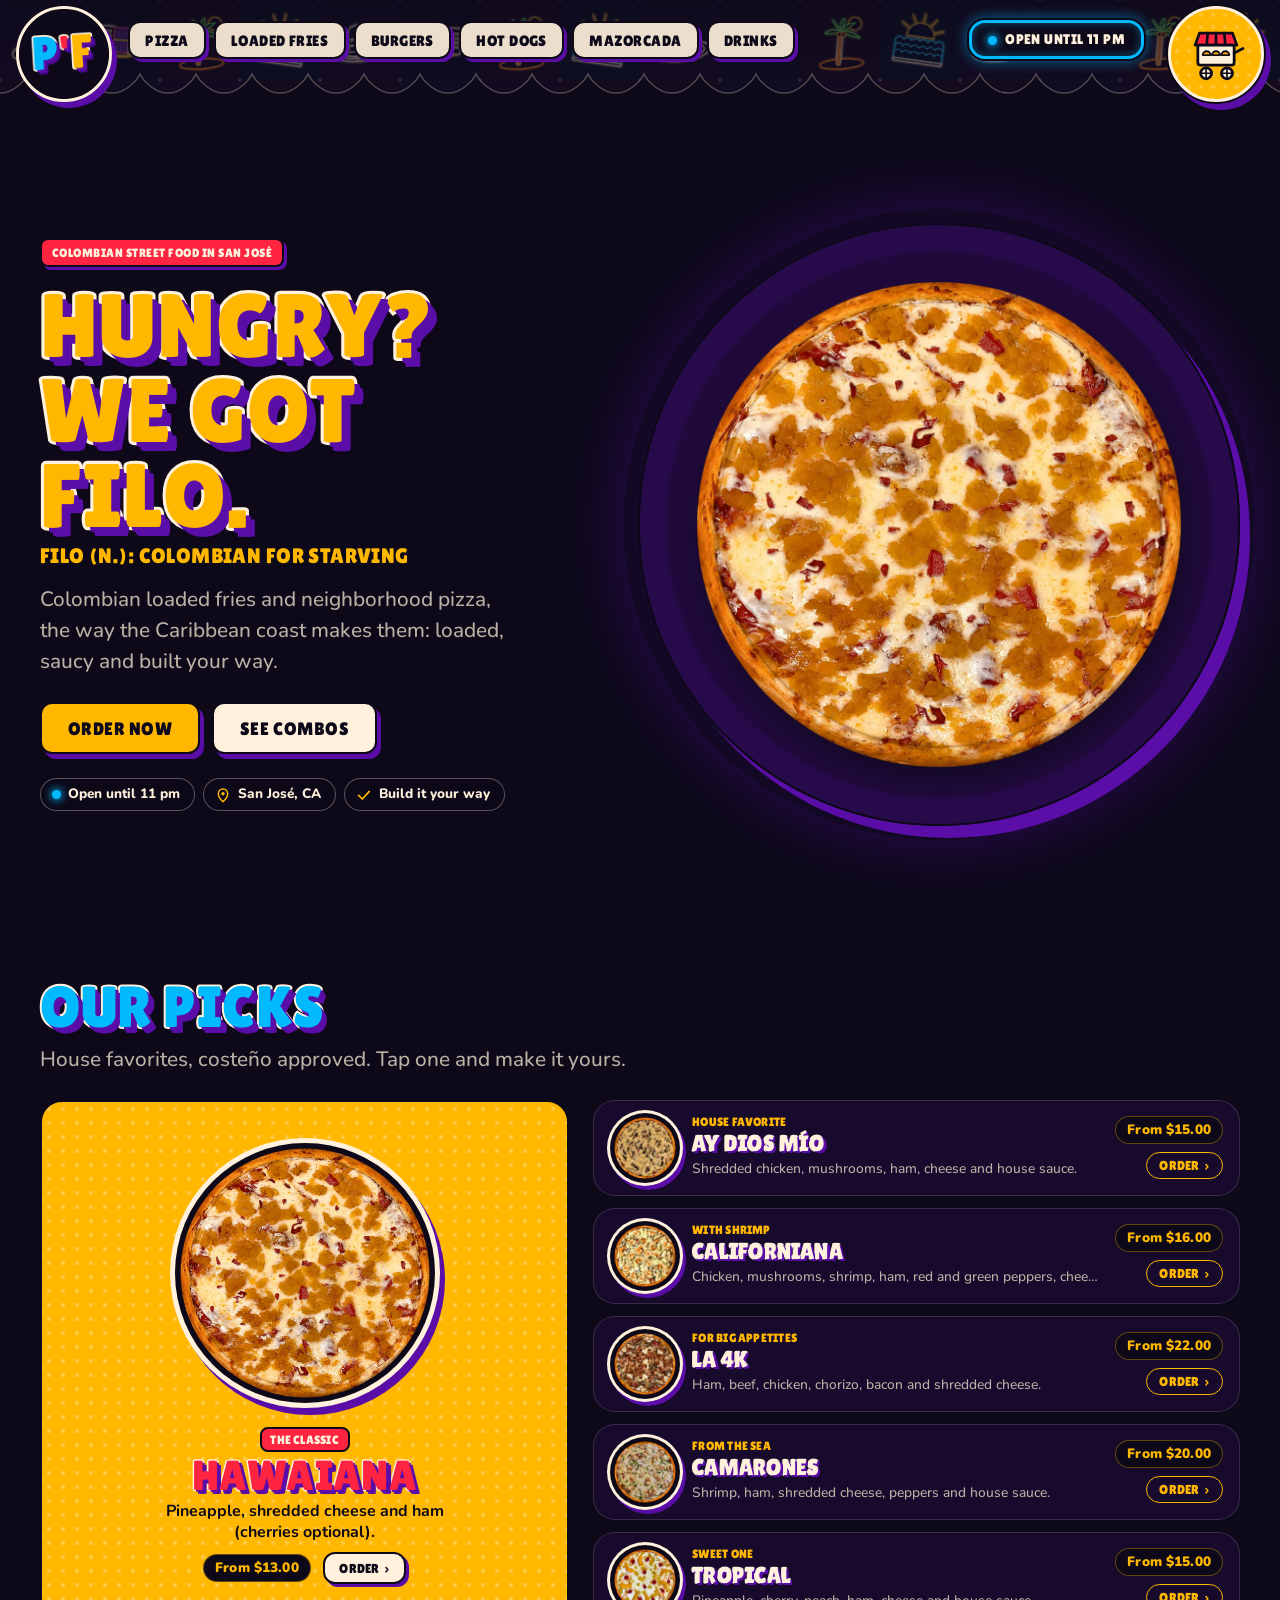
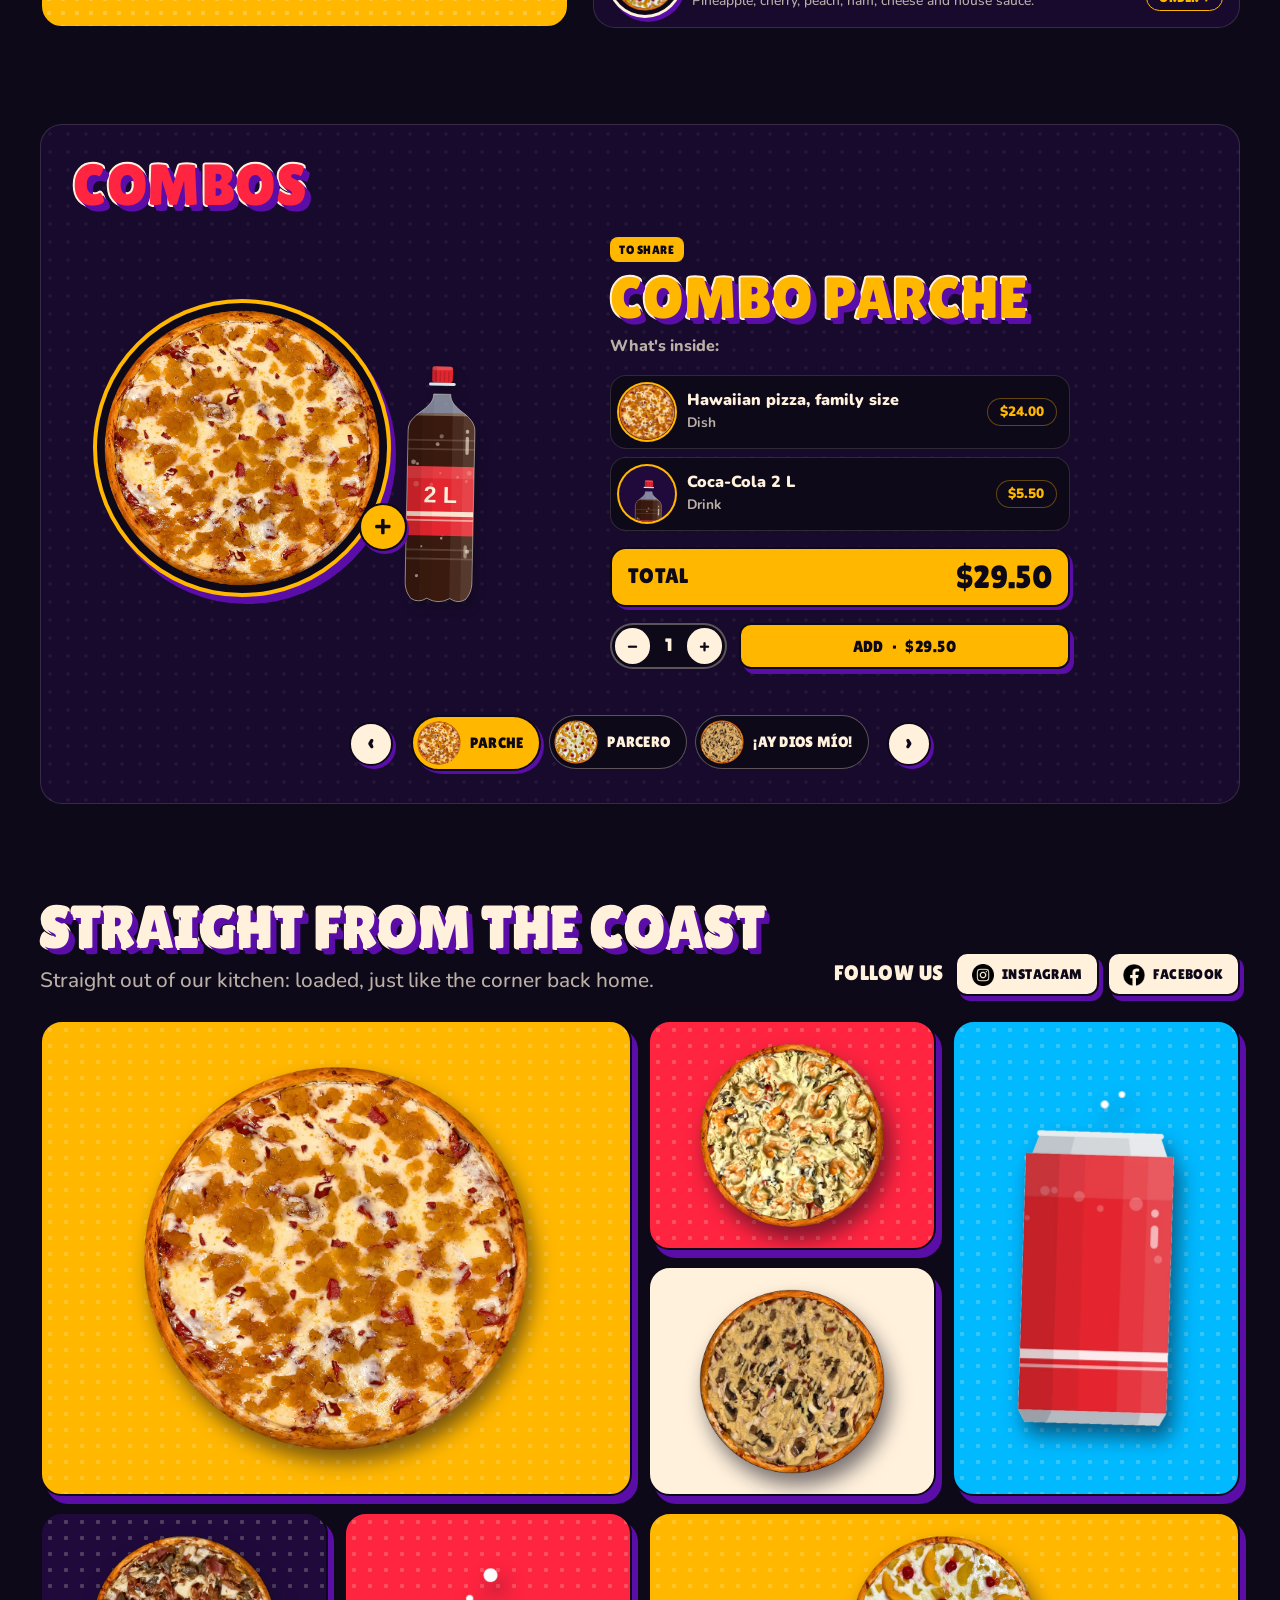
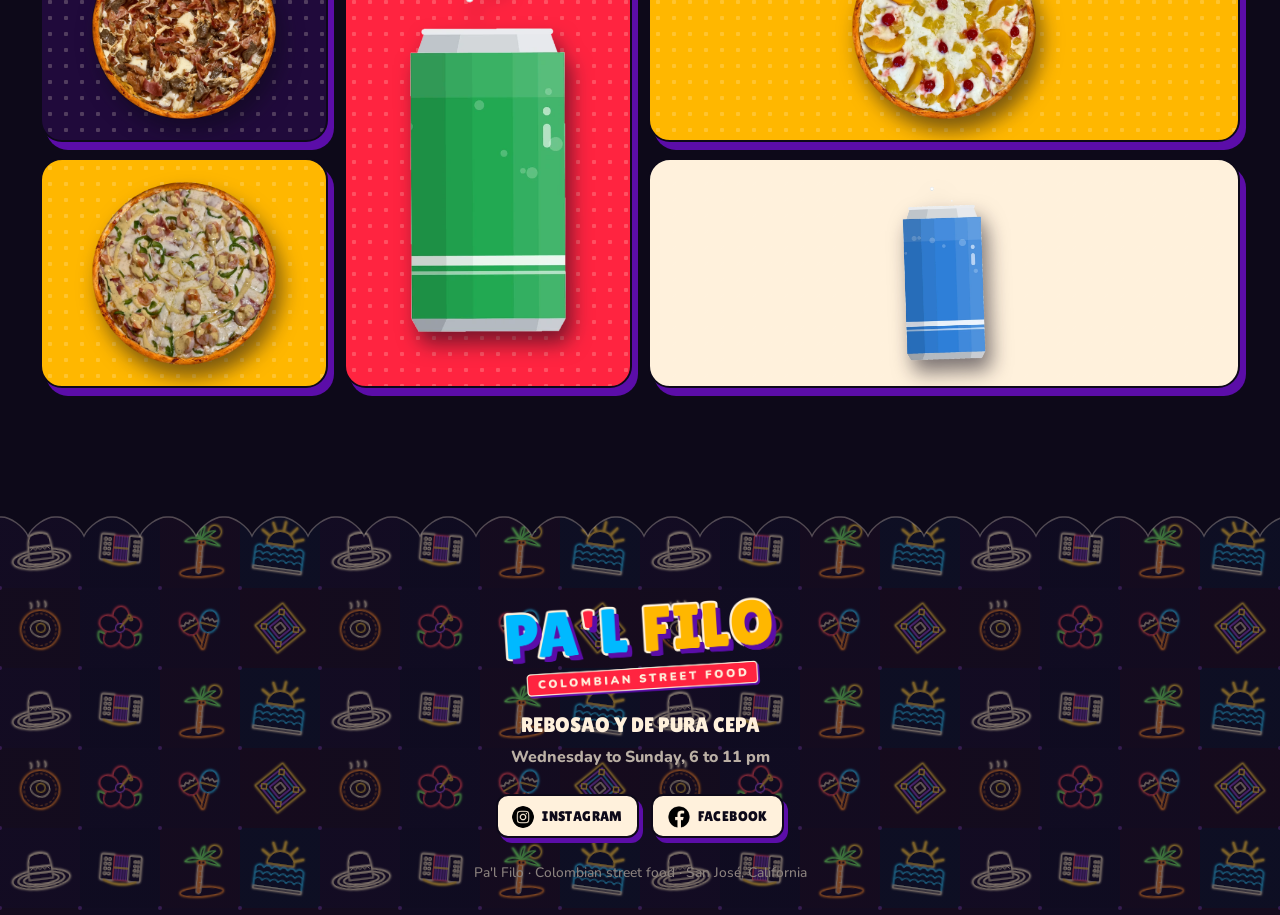
==== commit c9b5f814: "Landing: rediseño de portada, recomendados y combos (galería intacta) - Portada sin trazos de tiza (" ====
--- a/index.html
+++ b/index.html
@@ -14,9 +14,9 @@
 <link rel="preconnect" href="https://fonts.googleapis.com">
 <link rel="preconnect" href="https://fonts.gstatic.com" crossorigin>
 <link href="https://fonts.googleapis.com/css2?family=Lilita+One&family=Nunito:wght@500;600;700;800;900&display=swap" rel="stylesheet">
-<link rel="stylesheet" href="Styles/palfilo.css?v=79">
-<link rel="stylesheet" href="Styles/inicio.css?v=79">
-<link rel="stylesheet" href="Styles/checkout.css?v=79">
+<link rel="stylesheet" href="Styles/palfilo.css?v=80">
+<link rel="stylesheet" href="Styles/inicio.css?v=80">
+<link rel="stylesheet" href="Styles/checkout.css?v=80">
 </head>
 <body>
 <a class="sr" href="#contenido"><span class="es">Saltar al contenido</span><span class="en">Skip to content</span></a>
@@ -32,18 +32,23 @@
   <section class="portada" aria-labelledby="t-portada">
     <div class="portada__grid envoltura">
       <div class="portada__texto">
-        <span class="marca-tiza marca-tiza--donde"><p class="portada__donde etiqueta etiqueta--promo"><span class="es">Comida callejera costeña en San José</span><span class="en">Colombian street food in San José</span></p><svg class="tiza tiza--lazo tiza--l1" viewBox="0 0 100 40" preserveAspectRatio="none" aria-hidden="true" focusable="false"><path pathLength="1" d="M60 2 C 88 1, 101 10, 99 21 C 97 34, 60 40, 26 37 C 3 35, -2 22, 6 12 C 14 3, 40 0, 76 4"/></svg></span>
+        <p class="portada__donde etiqueta etiqueta--promo"><span class="es">Comida callejera costeña en San José</span><span class="en">Colombian street food in San José</span></p>
         <h1 class="letrero" id="t-portada" style="--n: var(--mango);"><span class="es">¡Eche,<br>llegó la<br>Costa!</span><span class="en">Hungry?<br>We got<br>filo.</span></h1>
-        <span class="marca-tiza marca-tiza--lema"><p class="portada__lema plana"><span class="es">Rebosao y de pura cepa</span><span class="en">Filo (n.): Colombian for starving</span></p><svg class="tiza tiza--lazo tiza--l2" viewBox="0 0 100 40" preserveAspectRatio="none" aria-hidden="true" focusable="false"><path pathLength="1" d="M60 2 C 88 1, 101 10, 99 21 C 97 34, 60 40, 26 37 C 3 35, -2 22, 6 12 C 14 3, 40 0, 76 4"/></svg></span>
+        <p class="portada__lema plana"><span class="es">Rebosao y de pura cepa</span><span class="en">Filo (n.): Colombian for starving</span></p>
         <p class="portada__bajada"><span class="es">Salchicosteñas y pizza de barrio como en la esquina de la Costa: cargadas, con harta salsa y armadas a tu gusto.</span><span class="en">Colombian loaded fries and neighborhood pizza, the way the Caribbean coast makes them: loaded, saucy and built your way.</span></p>
         <div class="portada__acciones">
-          <span class="cta"><a class="btn btn--primario btn--grande" id="pedirPortada" href="#menu"><span class="es">Pedir ahora</span><span class="en">Order now</span></a><svg class="tiza tiza--flecha tiza--f1" viewBox="0 0 80 50" aria-hidden="true" focusable="false"><path pathLength="1" d="M14 44 C 40 44, 54 32, 50 8"/><path pathLength="1" d="M40 19 L 50 5 L 61 18"/></svg><span class="cta__nota plana"><span class="es">¡Ármalo ya!</span><span class="en">Build it now!</span></span></span>
-          <span class="cta"><a class="btn btn--secundario btn--grande" href="#combos"><span class="es">Ver combos</span><span class="en">See combos</span></a><svg class="tiza tiza--flecha tiza--f2" viewBox="0 0 80 50" aria-hidden="true" focusable="false"><path pathLength="1" d="M66 44 C 40 44, 26 32, 30 8"/><path pathLength="1" d="M19 18 L 30 5 L 40 19"/></svg><span class="cta__nota plana"><span class="es">Pa' compartir</span><span class="en">To share</span></span></span>
+          <a class="btn btn--primario btn--grande" id="pedirPortada" href="#menu"><span class="es">Pedir ahora</span><span class="en">Order now</span></a>
+          <a class="btn btn--secundario btn--grande" href="#combos"><span class="es">Ver combos</span><span class="en">See combos</span></a>
         </div>
+        <ul class="portada__datos" role="list">
+          <li><i class="portada__luz" aria-hidden="true"></i><span data-horario></span></li>
+          <li><svg viewBox="0 0 24 24" aria-hidden="true"><path d="M12 22s7-6.2 7-12a7 7 0 1 0-14 0c0 5.8 7 12 7 12Z" fill="none" stroke="currentColor" stroke-width="2.2" stroke-linejoin="round"/><circle cx="12" cy="10" r="2.6" fill="currentColor"/></svg><span>San José, CA</span></li>
+          <li><svg viewBox="0 0 24 24" aria-hidden="true"><path d="M4 12.5 9.5 18 20 6.5" fill="none" stroke="currentColor" stroke-width="2.6" stroke-linecap="round" stroke-linejoin="round"/></svg><span class="es">Ármalo a tu gusto</span><span class="en">Build it your way</span></li>
+        </ul>
       </div>
       <div class="portada__plato">
         <div class="plato-hero">
-          <img class="plato-hero__foto" src="IMG/Salchipapas/la-pal-filo.webp?v=79" onerror="this.onerror=null;this.src='IMG/Pizzas/hawaiana.webp?v=79';this.classList.add('es-pizza')" alt="" width="600" height="600" fetchpriority="high">
+          <img class="plato-hero__foto" src="IMG/Salchipapas/la-pal-filo.webp?v=80" onerror="this.onerror=null;this.src='IMG/Pizzas/hawaiana.webp?v=80';this.classList.add('es-pizza')" alt="" width="600" height="600" fetchpriority="high">
           
         </div>
       </div>
@@ -54,23 +59,24 @@
   <section class="seccion envoltura" id="menu" aria-labelledby="t-reco">
     <div class="bloque-titulo"><h2 class="letrero" id="t-reco" style="--n: var(--cian);"><span class="es">Te recomendamos</span><span class="en">Our picks</span></h2><p><span class="es">Las de la casa, las que el costeño aprueba. Toca una y ármala a tu gusto.</span><span class="en">House favorites, costeño approved. Tap one and make it yours.</span></p></div>
     <ul class="casa" role="list">
-      <li><a class="casa__item casa__item--dest" href="Pages/pizza.html?esp=Hawaiana"><span class="casa__foto"><img src="IMG/Pizzas/hawaiana.webp?v=79" alt="" width="400" height="400" loading="lazy"></span><span class="casa__tx"><span class="casa__sello plana"><span class="es">La clásica</span><span class="en">The classic</span></span><b class="letrero">Hawaiana</b><small><span class="es">Piña, queso rayado, jamón (opcional cerezas)</span><span class="en">Pineapple, shredded cheese and ham (cherries optional).</span></small><span class="casa__pie"><span class="precio"><span class="es">Desde</span><span class="en">From</span> $13.00</span><span class="casa__ir plana"><span class="es">Pedir</span><span class="en">Order</span> ›</span></span></span></a></li>
-      <li><a class="casa__item" href="Pages/pizza.html?esp=Ay Dios Mío"><span class="casa__foto"><img src="IMG/Pizzas/ay-dios-mio.webp?v=79" alt="" width="400" height="400" loading="lazy"></span><span class="casa__tx"><span class="casa__sello plana"><span class="es">De la casa</span><span class="en">House favorite</span></span><b class="letrero">Ay Dios Mío</b><small><span class="es">Pollo desmechado, champiñones, jamón, queso rayado y salsa de la casa</span><span class="en">Shredded chicken, mushrooms, ham, cheese and house sauce.</span></small><span class="casa__pie"><span class="precio"><span class="es">Desde</span><span class="en">From</span> $15.00</span><span class="casa__ir plana"><span class="es">Pedir</span><span class="en">Order</span> ›</span></span></span></a></li>
-      <li><a class="casa__item" href="Pages/pizza.html?esp=Californiana"><span class="casa__foto"><img src="IMG/Pizzas/californiana.webp?v=79" alt="" width="400" height="400" loading="lazy"></span><span class="casa__tx"><span class="casa__sello plana"><span class="es">Con camarones</span><span class="en">With shrimp</span></span><b class="letrero">Californiana</b><small><span class="es">Pollo desmechado, champiñones, camarones, jamón, pimentón rojo y verde, queso rayado y salsa de la casa</span><span class="en">Chicken, mushrooms, shrimp, ham, red and green peppers, cheese and house sauce.</span></small><span class="casa__pie"><span class="precio"><span class="es">Desde</span><span class="en">From</span> $16.00</span><span class="casa__ir plana"><span class="es">Pedir</span><span class="en">Order</span> ›</span></span></span></a></li>
-      <li><a class="casa__item" href="Pages/pizza.html?esp=La 4K"><span class="casa__foto"><img src="IMG/Pizzas/la-4k.webp?v=79" alt="" width="400" height="400" loading="lazy"></span><span class="casa__tx"><span class="casa__sello plana"><span class="es">Para los de buen diente</span><span class="en">For big appetites</span></span><b class="letrero">La 4K</b><small><span class="es">Jamón, carne de res, pollo, chorizo, tocino y queso rayado</span><span class="en">Ham, beef, chicken, chorizo, bacon and shredded cheese.</span></small><span class="casa__pie"><span class="precio"><span class="es">Desde</span><span class="en">From</span> $22.00</span><span class="casa__ir plana"><span class="es">Pedir</span><span class="en">Order</span> ›</span></span></span></a></li>
-      <li><a class="casa__item" href="Pages/pizza.html?esp=Camarones"><span class="casa__foto"><img src="IMG/Pizzas/camarones.webp?v=79" alt="" width="400" height="400" loading="lazy"></span><span class="casa__tx"><span class="casa__sello plana"><span class="es">Del mar</span><span class="en">From the sea</span></span><b class="letrero">Camarones</b><small><span class="es">Camarones, jamón, queso rayado, pimentón y salsa de la casa</span><span class="en">Shrimp, ham, shredded cheese, peppers and house sauce.</span></small><span class="casa__pie"><span class="precio"><span class="es">Desde</span><span class="en">From</span> $20.00</span><span class="casa__ir plana"><span class="es">Pedir</span><span class="en">Order</span> ›</span></span></span></a></li>
-      <li><a class="casa__item" href="Pages/pizza.html?esp=Tropical"><span class="casa__foto"><img src="IMG/Pizzas/tropical.webp?v=79" alt="" width="400" height="400" loading="lazy"></span><span class="casa__tx"><span class="casa__sello plana"><span class="es">Dulcecita</span><span class="en">Sweet one</span></span><b class="letrero">Tropical</b><small><span class="es">Piña, cereza, durazno, jamón, queso y salsa de la casa</span><span class="en">Pineapple, cherry, peach, ham, cheese and house sauce.</span></small><span class="casa__pie"><span class="precio"><span class="es">Desde</span><span class="en">From</span> $15.00</span><span class="casa__ir plana"><span class="es">Pedir</span><span class="en">Order</span> ›</span></span></span></a></li>
+      <li><a class="casa__item casa__item--dest" href="Pages/pizza.html?esp=Hawaiana"><span class="casa__foto"><img src="IMG/Pizzas/hawaiana.webp?v=80" alt="" width="400" height="400" loading="lazy"></span><span class="casa__tx"><span class="casa__sello plana"><span class="es">La clásica</span><span class="en">The classic</span></span><b class="letrero">Hawaiana</b><small><span class="es">Piña, queso rayado, jamón (opcional cerezas)</span><span class="en">Pineapple, shredded cheese and ham (cherries optional).</span></small><span class="casa__pie"><span class="precio"><span class="es">Desde</span><span class="en">From</span> $13.00</span><span class="casa__ir plana"><span class="es">Pedir</span><span class="en">Order</span> ›</span></span></span></a></li>
+      <li><a class="casa__item" href="Pages/pizza.html?esp=Ay Dios Mío"><span class="casa__foto"><img src="IMG/Pizzas/ay-dios-mio.webp?v=80" alt="" width="400" height="400" loading="lazy"></span><span class="casa__tx"><span class="casa__sello plana"><span class="es">De la casa</span><span class="en">House favorite</span></span><b class="letrero">Ay Dios Mío</b><small><span class="es">Pollo desmechado, champiñones, jamón, queso rayado y salsa de la casa</span><span class="en">Shredded chicken, mushrooms, ham, cheese and house sauce.</span></small><span class="casa__pie"><span class="precio"><span class="es">Desde</span><span class="en">From</span> $15.00</span><span class="casa__ir plana"><span class="es">Pedir</span><span class="en">Order</span> ›</span></span></span></a></li>
+      <li><a class="casa__item" href="Pages/pizza.html?esp=Californiana"><span class="casa__foto"><img src="IMG/Pizzas/californiana.webp?v=80" alt="" width="400" height="400" loading="lazy"></span><span class="casa__tx"><span class="casa__sello plana"><span class="es">Con camarones</span><span class="en">With shrimp</span></span><b class="letrero">Californiana</b><small><span class="es">Pollo desmechado, champiñones, camarones, jamón, pimentón rojo y verde, queso rayado y salsa de la casa</span><span class="en">Chicken, mushrooms, shrimp, ham, red and green peppers, cheese and house sauce.</span></small><span class="casa__pie"><span class="precio"><span class="es">Desde</span><span class="en">From</span> $16.00</span><span class="casa__ir plana"><span class="es">Pedir</span><span class="en">Order</span> ›</span></span></span></a></li>
+      <li><a class="casa__item" href="Pages/pizza.html?esp=La 4K"><span class="casa__foto"><img src="IMG/Pizzas/la-4k.webp?v=80" alt="" width="400" height="400" loading="lazy"></span><span class="casa__tx"><span class="casa__sello plana"><span class="es">Para los de buen diente</span><span class="en">For big appetites</span></span><b class="letrero">La 4K</b><small><span class="es">Jamón, carne de res, pollo, chorizo, tocino y queso rayado</span><span class="en">Ham, beef, chicken, chorizo, bacon and shredded cheese.</span></small><span class="casa__pie"><span class="precio"><span class="es">Desde</span><span class="en">From</span> $22.00</span><span class="casa__ir plana"><span class="es">Pedir</span><span class="en">Order</span> ›</span></span></span></a></li>
+      <li><a class="casa__item" href="Pages/pizza.html?esp=Camarones"><span class="casa__foto"><img src="IMG/Pizzas/camarones.webp?v=80" alt="" width="400" height="400" loading="lazy"></span><span class="casa__tx"><span class="casa__sello plana"><span class="es">Del mar</span><span class="en">From the sea</span></span><b class="letrero">Camarones</b><small><span class="es">Camarones, jamón, queso rayado, pimentón y salsa de la casa</span><span class="en">Shrimp, ham, shredded cheese, peppers and house sauce.</span></small><span class="casa__pie"><span class="precio"><span class="es">Desde</span><span class="en">From</span> $20.00</span><span class="casa__ir plana"><span class="es">Pedir</span><span class="en">Order</span> ›</span></span></span></a></li>
+      <li><a class="casa__item" href="Pages/pizza.html?esp=Tropical"><span class="casa__foto"><img src="IMG/Pizzas/tropical.webp?v=80" alt="" width="400" height="400" loading="lazy"></span><span class="casa__tx"><span class="casa__sello plana"><span class="es">Dulcecita</span><span class="en">Sweet one</span></span><b class="letrero">Tropical</b><small><span class="es">Piña, cereza, durazno, jamón, queso y salsa de la casa</span><span class="en">Pineapple, cherry, peach, ham, cheese and house sauce.</span></small><span class="casa__pie"><span class="precio"><span class="es">Desde</span><span class="en">From</span> $15.00</span><span class="casa__ir plana"><span class="es">Pedir</span><span class="en">Order</span> ›</span></span></span></a></li>
     </ul>
+    <p class="casa__pista" aria-hidden="true"><span class="es">Desliza para ver más</span><span class="en">Swipe for more</span></p>
   </section>
 
   <section class="seccion envoltura" id="combos" aria-labelledby="t-combos">
     <div class="pizarra">
       <h2 class="pizarra__titulo letrero" id="t-combos" style="--n: var(--tomate);">Combos</h2>
       <div class="vitrina" data-vitrina data-auto="6500">
-        <article class="vitrina__slide combo-slide" id="combo-0" style="--n: var(--mango);"><div class="combo-slide__escena" aria-hidden="true"><span class="combo__plato"><img src="IMG/Pizzas/hawaiana.webp?v=79" alt="" width="600" height="600" loading="lazy"></span><span class="combo__mas">+</span><img class="combo__bebida" src="IMG/Bebidas/coca-cola-2.svg?v=79" alt="" loading="lazy"></div><div class="combo-panel" data-precio="29.50"><div class="combo-panel__cab"><span class="etiqueta"><span class="es">Para compartir</span><span class="en">To share</span></span><h3 class="letrero">Combo parche</h3><p><span class="es">Lo que lleva:</span><span class="en">What's inside:</span></p></div><ul class="combo-panel__ops"><li class="combo-op"><span class="combo-op__foto"><img src="IMG/Pizzas/hawaiana.webp?v=79" alt="" loading="lazy"></span><span class="combo-op__tx"><b><span class="es">Pizza Hawaiana Familiar</span><span class="en">Hawaiian pizza, family size</span></b><small><span class="es">Plato</span><span class="en">Dish</span></small></span><span class="precio">$24.00</span></li><li class="combo-op"><span class="combo-op__foto"><img src="IMG/Bebidas/coca-cola-2.svg?v=79" alt="" loading="lazy"></span><span class="combo-op__tx"><b><span class="es">Coca-Cola 2 L</span><span class="en">Coca-Cola 2 L</span></b><small><span class="es">Bebida</span><span class="en">Drink</span></small></span><span class="precio">$5.50</span></li></ul><div class="combo-panel__total"><span class="plana">Total</span><b data-total>$29.50</b></div><div class="combo-panel__barra"><div class="contador"><button type="button" data-cq="-1" aria-label="Uno menos">−</button><span class="qn" data-cq-n>1</span><button type="button" data-cq="1" aria-label="Uno más">+</button></div><button class="btn btn--primario" type="button" data-combo="Combo parche" data-lineas="Pizza Hawaiana Familiar|Coca-Cola 2 L" data-precio="29.50"><span class="es">Agregar</span><span class="en">Add</span> · <span data-total>$29.50</span></button></div></div></article>
-        <article class="vitrina__slide combo-slide" id="combo-1" style="--n: var(--cian);" hidden><div class="combo-slide__escena" aria-hidden="true"><span class="combo__plato"><img src="IMG/Pizzas/tropical.webp?v=79" alt="" width="600" height="600" loading="lazy"></span><span class="combo__mas">+</span><img class="combo__bebida" src="IMG/Bebidas/pepsi.webp?v=79" alt="" loading="lazy"></div><div class="combo-panel" data-precio="17.50"><div class="combo-panel__cab"><span class="etiqueta"><span class="es">Para uno con filo</span><span class="en">For one, starving</span></span><h3 class="letrero">Combo parcero</h3><p><span class="es">Lo que lleva:</span><span class="en">What's inside:</span></p></div><ul class="combo-panel__ops"><li class="combo-op"><span class="combo-op__foto"><img src="IMG/Pizzas/tropical.webp?v=79" alt="" loading="lazy"></span><span class="combo-op__tx"><b><span class="es">Pizza Tropical Personal</span><span class="en">Tropical pizza, personal size</span></b><small><span class="es">Plato</span><span class="en">Dish</span></small></span><span class="precio">$15.00</span></li><li class="combo-op"><span class="combo-op__foto"><img src="IMG/Bebidas/pepsi.webp?v=79" alt="" loading="lazy"></span><span class="combo-op__tx"><b><span class="es">Pepsi en lata</span><span class="en">Pepsi, can</span></b><small><span class="es">Bebida</span><span class="en">Drink</span></small></span><span class="precio">$2.50</span></li></ul><div class="combo-panel__total"><span class="plana">Total</span><b data-total>$17.50</b></div><div class="combo-panel__barra"><div class="contador"><button type="button" data-cq="-1" aria-label="Uno menos">−</button><span class="qn" data-cq-n>1</span><button type="button" data-cq="1" aria-label="Uno más">+</button></div><button class="btn btn--primario" type="button" data-combo="Combo parcero" data-lineas="Pizza Tropical Personal|Pepsi en lata" data-precio="17.50"><span class="es">Agregar</span><span class="en">Add</span> · <span data-total>$17.50</span></button></div></div></article>
-        <article class="vitrina__slide combo-slide" id="combo-2" style="--n: var(--tomate);" hidden><div class="combo-slide__escena" aria-hidden="true"><span class="combo__plato"><img src="IMG/Pizzas/ay-dios-mio.webp?v=79" alt="" width="600" height="600" loading="lazy"></span><span class="combo__mas">+</span><img class="combo__bebida" src="IMG/Bebidas/sprite.webp?v=79" alt="" loading="lazy"></div><div class="combo-panel" data-precio="27.00"><div class="combo-panel__cab"><span class="etiqueta"><span class="es">Para dos</span><span class="en">For two</span></span><h3 class="letrero">Combo ¡ay Dios mío!</h3><p><span class="es">Lo que lleva:</span><span class="en">What's inside:</span></p></div><ul class="combo-panel__ops"><li class="combo-op"><span class="combo-op__foto"><img src="IMG/Pizzas/ay-dios-mio.webp?v=79" alt="" loading="lazy"></span><span class="combo-op__tx"><b><span class="es">Pizza Ay Dios Mío Medium</span><span class="en">Ay Dios Mío pizza, medium</span></b><small><span class="es">Plato</span><span class="en">Dish</span></small></span><span class="precio">$22.00</span></li><li class="combo-op"><span class="combo-op__foto"><img src="IMG/Bebidas/sprite.webp?v=79" alt="" loading="lazy"></span><span class="combo-op__tx"><b><span class="es">2 Sprite en lata</span><span class="en">2 Sprite, cans</span></b><small><span class="es">Bebida</span><span class="en">Drink</span></small></span><span class="precio">$5.00</span></li></ul><div class="combo-panel__total"><span class="plana">Total</span><b data-total>$27.00</b></div><div class="combo-panel__barra"><div class="contador"><button type="button" data-cq="-1" aria-label="Uno menos">−</button><span class="qn" data-cq-n>1</span><button type="button" data-cq="1" aria-label="Uno más">+</button></div><button class="btn btn--primario" type="button" data-combo="Combo ¡ay Dios mío!" data-lineas="Pizza Ay Dios Mío Medium|2 Sprite en lata" data-precio="27.00"><span class="es">Agregar</span><span class="en">Add</span> · <span data-total>$27.00</span></button></div></div></article>
-        <div class="vitrina__nav"><button class="vitrina__flecha" type="button" data-paso="-1" aria-label="Anterior / Previous">‹</button><ul class="vitrina__minis" role="list"><li><button class="vitrina__mini" type="button" data-slide="0" aria-controls="combo-0" aria-pressed="true" aria-label="Combo parche"><img src="IMG/Pizzas/hawaiana.webp?v=79" alt="" width="120" height="120"></button></li><li><button class="vitrina__mini" type="button" data-slide="1" aria-controls="combo-1" aria-pressed="false" aria-label="Combo parcero"><img src="IMG/Pizzas/tropical.webp?v=79" alt="" width="120" height="120"></button></li><li><button class="vitrina__mini" type="button" data-slide="2" aria-controls="combo-2" aria-pressed="false" aria-label="Combo ¡ay Dios mío!"><img src="IMG/Pizzas/ay-dios-mio.webp?v=79" alt="" width="120" height="120"></button></li></ul><button class="vitrina__flecha" type="button" data-paso="1" aria-label="Siguiente / Next">›</button></div>
+        <article class="vitrina__slide combo-slide" id="combo-0" style="--n: var(--mango);"><div class="combo-slide__escena" aria-hidden="true"><span class="combo__plato"><img src="IMG/Pizzas/hawaiana.webp?v=80" alt="" width="600" height="600" loading="lazy"></span><span class="combo__mas">+</span><img class="combo__bebida" src="IMG/Bebidas/coca-cola-2.svg?v=80" alt="" loading="lazy"></div><div class="combo-panel" data-precio="29.50"><div class="combo-panel__cab"><span class="etiqueta"><span class="es">Para compartir</span><span class="en">To share</span></span><h3 class="letrero">Combo parche</h3><p><span class="es">Lo que lleva:</span><span class="en">What's inside:</span></p></div><ul class="combo-panel__ops"><li class="combo-op"><span class="combo-op__foto"><img src="IMG/Pizzas/hawaiana.webp?v=80" alt="" loading="lazy"></span><span class="combo-op__tx"><b><span class="es">Pizza Hawaiana Familiar</span><span class="en">Hawaiian pizza, family size</span></b><small><span class="es">Plato</span><span class="en">Dish</span></small></span><span class="precio">$24.00</span></li><li class="combo-op"><span class="combo-op__foto"><img src="IMG/Bebidas/coca-cola-2.svg?v=80" alt="" loading="lazy"></span><span class="combo-op__tx"><b><span class="es">Coca-Cola 2 L</span><span class="en">Coca-Cola 2 L</span></b><small><span class="es">Bebida</span><span class="en">Drink</span></small></span><span class="precio">$5.50</span></li></ul><div class="combo-panel__total"><span class="plana">Total</span><b data-total>$29.50</b></div><div class="combo-panel__barra"><div class="contador"><button type="button" data-cq="-1" aria-label="Uno menos">−</button><span class="qn" data-cq-n>1</span><button type="button" data-cq="1" aria-label="Uno más">+</button></div><button class="btn btn--primario" type="button" data-combo="Combo parche" data-lineas="Pizza Hawaiana Familiar|Coca-Cola 2 L" data-precio="29.50"><span class="es">Agregar</span><span class="en">Add</span> · <span data-total>$29.50</span></button></div></div></article>
+        <article class="vitrina__slide combo-slide" id="combo-1" style="--n: var(--cian);" hidden><div class="combo-slide__escena" aria-hidden="true"><span class="combo__plato"><img src="IMG/Pizzas/tropical.webp?v=80" alt="" width="600" height="600" loading="lazy"></span><span class="combo__mas">+</span><img class="combo__bebida" src="IMG/Bebidas/pepsi.webp?v=80" alt="" loading="lazy"></div><div class="combo-panel" data-precio="17.50"><div class="combo-panel__cab"><span class="etiqueta"><span class="es">Para uno con filo</span><span class="en">For one, starving</span></span><h3 class="letrero">Combo parcero</h3><p><span class="es">Lo que lleva:</span><span class="en">What's inside:</span></p></div><ul class="combo-panel__ops"><li class="combo-op"><span class="combo-op__foto"><img src="IMG/Pizzas/tropical.webp?v=80" alt="" loading="lazy"></span><span class="combo-op__tx"><b><span class="es">Pizza Tropical Personal</span><span class="en">Tropical pizza, personal size</span></b><small><span class="es">Plato</span><span class="en">Dish</span></small></span><span class="precio">$15.00</span></li><li class="combo-op"><span class="combo-op__foto"><img src="IMG/Bebidas/pepsi.webp?v=80" alt="" loading="lazy"></span><span class="combo-op__tx"><b><span class="es">Pepsi en lata</span><span class="en">Pepsi, can</span></b><small><span class="es">Bebida</span><span class="en">Drink</span></small></span><span class="precio">$2.50</span></li></ul><div class="combo-panel__total"><span class="plana">Total</span><b data-total>$17.50</b></div><div class="combo-panel__barra"><div class="contador"><button type="button" data-cq="-1" aria-label="Uno menos">−</button><span class="qn" data-cq-n>1</span><button type="button" data-cq="1" aria-label="Uno más">+</button></div><button class="btn btn--primario" type="button" data-combo="Combo parcero" data-lineas="Pizza Tropical Personal|Pepsi en lata" data-precio="17.50"><span class="es">Agregar</span><span class="en">Add</span> · <span data-total>$17.50</span></button></div></div></article>
+        <article class="vitrina__slide combo-slide" id="combo-2" style="--n: var(--tomate);" hidden><div class="combo-slide__escena" aria-hidden="true"><span class="combo__plato"><img src="IMG/Pizzas/ay-dios-mio.webp?v=80" alt="" width="600" height="600" loading="lazy"></span><span class="combo__mas">+</span><img class="combo__bebida" src="IMG/Bebidas/sprite.webp?v=80" alt="" loading="lazy"></div><div class="combo-panel" data-precio="27.00"><div class="combo-panel__cab"><span class="etiqueta"><span class="es">Para dos</span><span class="en">For two</span></span><h3 class="letrero">Combo ¡ay Dios mío!</h3><p><span class="es">Lo que lleva:</span><span class="en">What's inside:</span></p></div><ul class="combo-panel__ops"><li class="combo-op"><span class="combo-op__foto"><img src="IMG/Pizzas/ay-dios-mio.webp?v=80" alt="" loading="lazy"></span><span class="combo-op__tx"><b><span class="es">Pizza Ay Dios Mío Medium</span><span class="en">Ay Dios Mío pizza, medium</span></b><small><span class="es">Plato</span><span class="en">Dish</span></small></span><span class="precio">$22.00</span></li><li class="combo-op"><span class="combo-op__foto"><img src="IMG/Bebidas/sprite.webp?v=80" alt="" loading="lazy"></span><span class="combo-op__tx"><b><span class="es">2 Sprite en lata</span><span class="en">2 Sprite, cans</span></b><small><span class="es">Bebida</span><span class="en">Drink</span></small></span><span class="precio">$5.00</span></li></ul><div class="combo-panel__total"><span class="plana">Total</span><b data-total>$27.00</b></div><div class="combo-panel__barra"><div class="contador"><button type="button" data-cq="-1" aria-label="Uno menos">−</button><span class="qn" data-cq-n>1</span><button type="button" data-cq="1" aria-label="Uno más">+</button></div><button class="btn btn--primario" type="button" data-combo="Combo ¡ay Dios mío!" data-lineas="Pizza Ay Dios Mío Medium|2 Sprite en lata" data-precio="27.00"><span class="es">Agregar</span><span class="en">Add</span> · <span data-total>$27.00</span></button></div></div></article>
+        <div class="vitrina__nav"><button class="vitrina__flecha" type="button" data-paso="-1" aria-label="Anterior / Previous">‹</button><ul class="vitrina__minis" role="list"><li><button class="vitrina__mini" type="button" data-slide="0" aria-controls="combo-0" aria-pressed="true" aria-label="Combo parche"><img src="IMG/Pizzas/hawaiana.webp?v=80" alt="" width="120" height="120"><span class="vitrina__nombre plana">Parche</span></button></li><li><button class="vitrina__mini" type="button" data-slide="1" aria-controls="combo-1" aria-pressed="false" aria-label="Combo parcero"><img src="IMG/Pizzas/tropical.webp?v=80" alt="" width="120" height="120"><span class="vitrina__nombre plana">Parcero</span></button></li><li><button class="vitrina__mini" type="button" data-slide="2" aria-controls="combo-2" aria-pressed="false" aria-label="Combo ¡ay Dios mío!"><img src="IMG/Pizzas/ay-dios-mio.webp?v=80" alt="" width="120" height="120"><span class="vitrina__nombre plana">¡Ay Dios mío!</span></button></li></ul><button class="vitrina__flecha" type="button" data-paso="1" aria-label="Siguiente / Next">›</button></div>
       </div>
     </div>
   </section>
@@ -82,15 +88,15 @@
       <div class="galeria__redes"><span class="plana"><span class="es">Síguenos</span><span class="en">Follow us</span></span><a class="btn btn--secundario btn--chico" href="https://www.instagram.com/tazmaniafoodoficial/" target="_blank" rel="noopener"><img src="IMG/Redes/instagram.png" alt="" width="22" height="22">Instagram</a><a class="btn btn--secundario btn--chico" href="https://www.facebook.com/p/Tazmania-Food-61559588588174/" target="_blank" rel="noopener"><img src="IMG/Redes/facebook.png" alt="" width="22" height="22">Facebook</a></div>
     </div>
     <ul class="galeria" role="list">
-      <li class="foto foto--mango foto--grande"><a href="Pages/pizza.html?esp=Hawaiana"><img class="foto__img" src="IMG/Pizzas/hawaiana.webp?v=79" alt="Hawaiana" loading="lazy"><span class="foto__pie"><b class="letrero">Hawaiana</b><span class="plana"><span class="es">Pedir</span><span class="en">Order</span></span></span></a></li>
-      <li class="foto foto--tomate"><a href="Pages/pizza.html?esp=Californiana"><img class="foto__img" src="IMG/Pizzas/californiana.webp?v=79" alt="Californiana" loading="lazy"><span class="foto__pie"><b class="letrero">Californiana</b><span class="plana"><span class="es">Pedir</span><span class="en">Order</span></span></span></a></li>
-      <li class="foto foto--cian foto--alta"><a href="Pages/bebidas.html"><img class="foto__img es-lata" src="IMG/Bebidas/coca-cola.webp?v=79" alt="Coca-Cola" loading="lazy"><span class="foto__pie"><b class="letrero">Coca-Cola</b><span class="plana"><span class="es">Pedir</span><span class="en">Order</span></span></span></a></li>
-      <li class="foto foto--crema"><a href="Pages/pizza.html?esp=Ay%20Dios%20M%C3%ADo"><img class="foto__img" src="IMG/Pizzas/ay-dios-mio.webp?v=79" alt="Ay Dios Mío" loading="lazy"><span class="foto__pie"><b class="letrero">Ay Dios Mío</b><span class="plana"><span class="es">Pedir</span><span class="en">Order</span></span></span></a></li>
-      <li class="foto foto--oscuro"><a href="Pages/pizza.html?esp=La%204K"><img class="foto__img" src="IMG/Pizzas/la-4k.webp?v=79" alt="La 4K" loading="lazy"><span class="foto__pie"><b class="letrero">La 4K</b><span class="plana"><span class="es">Pedir</span><span class="en">Order</span></span></span></a></li>
-      <li class="foto foto--tomate foto--alta"><a href="Pages/bebidas.html"><img class="foto__img es-lata" src="IMG/Bebidas/sprite.webp?v=79" alt="Sprite" loading="lazy"><span class="foto__pie"><b class="letrero">Sprite</b><span class="plana"><span class="es">Pedir</span><span class="en">Order</span></span></span></a></li>
-      <li class="foto foto--mango foto--ancha"><a href="Pages/pizza.html?esp=Tropical"><img class="foto__img" src="IMG/Pizzas/tropical.webp?v=79" alt="Tropical" loading="lazy"><span class="foto__pie"><b class="letrero">Tropical</b><span class="plana"><span class="es">Pedir</span><span class="en">Order</span></span></span></a></li>
-      <li class="foto foto--mango"><a href="Pages/pizza.html?esp=Camarones"><img class="foto__img" src="IMG/Pizzas/camarones.webp?v=79" alt="Camarones" loading="lazy"><span class="foto__pie"><b class="letrero">Camarones</b><span class="plana"><span class="es">Pedir</span><span class="en">Order</span></span></span></a></li>
-      <li class="foto foto--crema foto--ancha"><a href="Pages/bebidas.html"><img class="foto__img es-lata" src="IMG/Bebidas/pepsi.webp?v=79" alt="Pepsi" loading="lazy"><span class="foto__pie"><b class="letrero">Pepsi</b><span class="plana"><span class="es">Pedir</span><span class="en">Order</span></span></span></a></li>
+      <li class="foto foto--mango foto--grande"><a href="Pages/pizza.html?esp=Hawaiana"><img class="foto__img" src="IMG/Pizzas/hawaiana.webp?v=80" alt="Hawaiana" loading="lazy"><span class="foto__pie"><b class="letrero">Hawaiana</b><span class="plana"><span class="es">Pedir</span><span class="en">Order</span></span></span></a></li>
+      <li class="foto foto--tomate"><a href="Pages/pizza.html?esp=Californiana"><img class="foto__img" src="IMG/Pizzas/californiana.webp?v=80" alt="Californiana" loading="lazy"><span class="foto__pie"><b class="letrero">Californiana</b><span class="plana"><span class="es">Pedir</span><span class="en">Order</span></span></span></a></li>
+      <li class="foto foto--cian foto--alta"><a href="Pages/bebidas.html"><img class="foto__img es-lata" src="IMG/Bebidas/coca-cola.webp?v=80" alt="Coca-Cola" loading="lazy"><span class="foto__pie"><b class="letrero">Coca-Cola</b><span class="plana"><span class="es">Pedir</span><span class="en">Order</span></span></span></a></li>
+      <li class="foto foto--crema"><a href="Pages/pizza.html?esp=Ay%20Dios%20M%C3%ADo"><img class="foto__img" src="IMG/Pizzas/ay-dios-mio.webp?v=80" alt="Ay Dios Mío" loading="lazy"><span class="foto__pie"><b class="letrero">Ay Dios Mío</b><span class="plana"><span class="es">Pedir</span><span class="en">Order</span></span></span></a></li>
+      <li class="foto foto--oscuro"><a href="Pages/pizza.html?esp=La%204K"><img class="foto__img" src="IMG/Pizzas/la-4k.webp?v=80" alt="La 4K" loading="lazy"><span class="foto__pie"><b class="letrero">La 4K</b><span class="plana"><span class="es">Pedir</span><span class="en">Order</span></span></span></a></li>
+      <li class="foto foto--tomate foto--alta"><a href="Pages/bebidas.html"><img class="foto__img es-lata" src="IMG/Bebidas/sprite.webp?v=80" alt="Sprite" loading="lazy"><span class="foto__pie"><b class="letrero">Sprite</b><span class="plana"><span class="es">Pedir</span><span class="en">Order</span></span></span></a></li>
+      <li class="foto foto--mango foto--ancha"><a href="Pages/pizza.html?esp=Tropical"><img class="foto__img" src="IMG/Pizzas/tropical.webp?v=80" alt="Tropical" loading="lazy"><span class="foto__pie"><b class="letrero">Tropical</b><span class="plana"><span class="es">Pedir</span><span class="en">Order</span></span></span></a></li>
+      <li class="foto foto--mango"><a href="Pages/pizza.html?esp=Camarones"><img class="foto__img" src="IMG/Pizzas/camarones.webp?v=80" alt="Camarones" loading="lazy"><span class="foto__pie"><b class="letrero">Camarones</b><span class="plana"><span class="es">Pedir</span><span class="en">Order</span></span></span></a></li>
+      <li class="foto foto--crema foto--ancha"><a href="Pages/bebidas.html"><img class="foto__img es-lata" src="IMG/Bebidas/pepsi.webp?v=80" alt="Pepsi" loading="lazy"><span class="foto__pie"><b class="letrero">Pepsi</b><span class="plana"><span class="es">Pedir</span><span class="en">Order</span></span></span></a></li>
     </ul>
   </section>
 </main>
@@ -115,10 +121,10 @@
 </aside>
 <template id="tpl-item"><div class="linea-pedido"><div class="fila"><b class="nm"></b><span class="pt"></span></div><p class="ln"></p><div class="fila"><div class="contador"><button type="button" data-c="-1" aria-label="Uno menos">−</button><span class="qn"></span><button type="button" data-c="1" aria-label="Uno más">+</button></div><button class="btn-texto" type="button" data-c="del"><span class="es">Quitar</span><span class="en">Remove</span></button></div></div></template>
 <div class="aviso" id="toast" role="status"><span class="es">Agregado al carrito</span><span class="en">Added to cart</span></div>
-<script src="JS/cart.js?v=79"></script>
-<script src="JS/inicio.js?v=79"></script>
-<script src="JS/checkout.js?v=79"></script>
-<script src="JS/horario.js?v=79"></script>
-<script src="JS/telon.js?v=79"></script>
+<script src="JS/cart.js?v=80"></script>
+<script src="JS/inicio.js?v=80"></script>
+<script src="JS/checkout.js?v=80"></script>
+<script src="JS/horario.js?v=80"></script>
+<script src="JS/telon.js?v=80"></script>
 </body>
 </html>
--- a/Styles/inicio.css
+++ b/Styles/inicio.css
@@ -488,3 +488,118 @@
   }
 }
 @layer components { .casa__item--dest { align-content: center; gap: var(--e-5); } .casa__item--dest .casa__foto { width: min(260px, 72%); } }
+
+/* =====================================================================
+   v80 · Rediseño de la landing (portada, recomendados y combos).
+   La galería (mosaico de redes) queda igual.
+   ===================================================================== */
+@layer components {
+  /* ---------- Portada: sin trazos de tiza; jerarquía clara y datos útiles ---------- */
+  .portada__texto { gap: var(--e-4); }
+  .portada__donde { box-shadow: var(--sombra-chica); border: var(--borde); }
+  .portada__lema { font-size: var(--t-2); color: var(--mango); margin-top: calc(-1 * var(--e-2)); }
+  .portada__bajada { max-width: 40ch; }
+  .portada__acciones, .portada__acciones:is(*) { margin: var(--e-2) 0 0; gap: var(--e-3); }
+  .portada__datos { display: flex; flex-wrap: wrap; gap: var(--e-2); padding: 0; margin: var(--e-2) 0 0; list-style: none; }
+  .portada__datos li {
+    display: inline-flex; align-items: center; gap: 0.45rem; padding: 0.45rem 0.85rem 0.45rem 0.7rem; border-radius: var(--r-pill);
+    border: 1.5px solid var(--linea-fuerte); background: color-mix(in srgb, var(--noche) 70%, transparent);
+    font: 800 0.85rem/1.1 var(--f-texto); color: var(--crema);
+  }
+  .portada__datos svg { width: 16px; height: 16px; flex: none; color: var(--mango); }
+  .portada__luz { flex: none; width: 9px; height: 9px; border-radius: 50%; background: var(--cian); box-shadow: 0 0 8px 1px var(--cian); }
+  html[data-abierto="no"] .portada__luz { background: var(--tomate); box-shadow: 0 0 8px 1px var(--tomate); }
+  .portada__datos [data-horario]:empty { display: none; }
+  .plato-hero { box-shadow: 10px 12px 0 var(--uva), 0 0 0 14px color-mix(in srgb, var(--noche) 60%, transparent), 0 0 70px 10px rgb(91 13 168 / 0.45); }
+  @media (max-width: 899px) {
+    .portada { padding-block: calc(var(--e-5) + 26px) var(--e-5); }
+    .portada__grid { gap: var(--e-6); }
+    .plato-hero { width: min(80vw, 340px); }
+  }
+  @media (max-width: 560px) {
+    .portada__acciones { display: grid; grid-template-columns: 1.4fr 1fr; width: 100%; }
+    .portada__acciones .btn { padding-inline: var(--e-3); font-size: 1rem; }
+    .portada__datos li { font-size: 0.8rem; }
+  }
+
+  /* ---------- Secciones: más aire y títulos parejos ---------- */
+  .seccion { padding-block: var(--e-7); }
+  @media (max-width: 719px) { .seccion { padding-block: var(--e-6); } }
+  .bloque-titulo { gap: var(--e-2); }
+
+  /* ---------- Te recomendamos ---------- */
+  .casa__item { box-shadow: 4px 5px 0 rgb(13 9 25 / 0.6); }
+  .casa__ir { display: inline-flex; align-items: center; gap: 4px; padding: 0.4rem 0.75rem 0.34rem; border-radius: var(--r-pill); border: 1.5px solid var(--mango); color: var(--mango); font-size: 0.8rem; transition: background 0.15s, color 0.15s; }
+  .casa__item:hover .casa__ir { background: var(--mango); color: var(--noche); }
+  .casa__item--dest .casa__ir { border: var(--borde); }
+  .casa__item--dest .casa__tx .letrero { font-size: clamp(2rem, 1.4rem + 1.6vw, 2.6rem); }
+  .casa__item--dest small { font-size: var(--t-1); max-width: 34ch; }
+  .casa__pista { display: none; }
+  /* celular: una fila que se desliza, todas las tarjetas paradas y del mismo alto */
+  @media (max-width: 719px) {
+    .casa {
+      grid-template-columns: none; grid-auto-flow: column; grid-auto-columns: min(74%, 290px); gap: var(--e-3); align-items: stretch;
+      overflow-x: auto; overscroll-behavior-x: contain; scroll-snap-type: x mandatory; scrollbar-width: none;
+      margin-inline: calc(-1 * var(--e-4)); padding: 6px var(--e-4) var(--e-4); scroll-padding-inline: var(--e-4);
+    }
+    .casa::-webkit-scrollbar { display: none; }
+    .casa > li, .casa > li:first-child { grid-row: auto; grid-column: auto; scroll-snap-align: start; }
+    .casa__item, .casa__item--dest {
+      grid-template-columns: minmax(0, 1fr); grid-template-rows: auto 1fr; justify-items: center; align-content: stretch; text-align: center;
+      gap: var(--e-4); padding: var(--e-5) var(--e-4) var(--e-4);
+    }
+    .casa__foto, .casa__item--dest .casa__foto { width: 148px; }
+    .casa__tx, .casa__item--dest .casa__tx { justify-items: center; grid-template-rows: auto auto auto 1fr; height: 100%; gap: 6px; }
+    .casa__tx .letrero { font-size: 1.6rem; }
+    .casa__item--dest .casa__tx .letrero { font-size: 1.8rem; }
+    .casa__tx small, .casa__item--dest small { -webkit-line-clamp: 2; font-size: var(--t-0); }
+    .casa__pie, .casa__item--dest .casa__pie { align-self: end; justify-content: center; gap: var(--e-3); margin-top: var(--e-2); }
+    .casa__pista { display: flex; justify-content: flex-end; align-items: center; gap: 6px; margin: 0; font: 800 0.8rem/1 var(--f-texto); color: var(--mango); }
+    .casa__pista::after { content: "→"; font-weight: 900; }
+  }
+
+  /* ---------- Combos: sin el doble borde punteado; pestañas con el nombre ---------- */
+  .pizarra {
+    border: 1.5px solid var(--linea); box-shadow: none; padding: var(--e-6) var(--e-6) var(--e-5);
+    background: radial-gradient(rgb(255 241 220 / 0.05) 1.5px, transparent 2px) 0 0 / 18px 18px, var(--sup-1);
+  }
+  .pizarra__titulo { font-size: var(--t-4); margin-bottom: var(--e-2); }
+  .pizarra .vitrina__slide { padding: var(--e-4) 0; }
+  .vitrina__nav { margin-top: var(--e-2); }
+  .vitrina__minis { gap: var(--e-2); padding: 6px; }
+  .vitrina__mini {
+    display: inline-flex; align-items: center; gap: 0.55rem; width: auto; height: auto; padding: 4px 16px 4px 4px; border-radius: var(--r-pill);
+    background: var(--noche); color: var(--crema); border: 1.5px solid var(--linea-fuerte); white-space: nowrap;
+  }
+  .vitrina__mini img { width: 44px; height: 44px; flex: none; }
+  .vitrina__nombre { font-size: 0.95rem; }
+  .vitrina__mini:hover { transform: translateY(-2px); }
+  .vitrina__mini[aria-pressed="true"] { transform: none; border: var(--borde); background: var(--mango); color: var(--noche); box-shadow: var(--sombra-chica); }
+  @media (max-width: 720px) {
+    .pizarra { padding: var(--e-5) var(--e-4) var(--e-4); }
+    .vitrina__nav { justify-content: flex-start; margin-inline: calc(-1 * var(--e-4)); }
+    .vitrina__minis { padding-inline: var(--e-4); }
+  }
+  @media (max-width: 520px) {
+    .vitrina__mini { width: auto; height: auto; padding-right: 12px; }
+    .vitrina__mini img { width: 34px; height: 34px; }
+    .vitrina__nombre { font-size: 0.82rem; }
+  }
+}
+@layer components {
+  .combo-slide { grid-template-columns: minmax(0, 1fr); }
+  @media (min-width: 760px) { .combo-slide { grid-template-columns: minmax(0, 0.9fr) minmax(0, 1.1fr); } }
+  .combo-panel { min-width: 0; }
+  .combo-op { grid-template-columns: 56px minmax(0, 1fr) auto; }
+  @media (max-width: 899px) { .plato-hero { width: min(76vw, 300px); } }
+  @media (max-width: 520px) {
+    .combo-op { grid-template-columns: 48px minmax(0, 1fr) auto; }
+    .combo-op__foto { width: 48px; height: 48px; }
+    .combo-panel__total b { font-size: 1.7rem; }
+  }
+}
+@media (max-width: 899px) { .combo-slide { grid-template-columns: minmax(0, 1fr) !important; } }
+@layer components {
+  .vitrina { grid-template-columns: minmax(0, 1fr); }
+  .vitrina__nav, .vitrina__minis { min-width: 0; }
+}
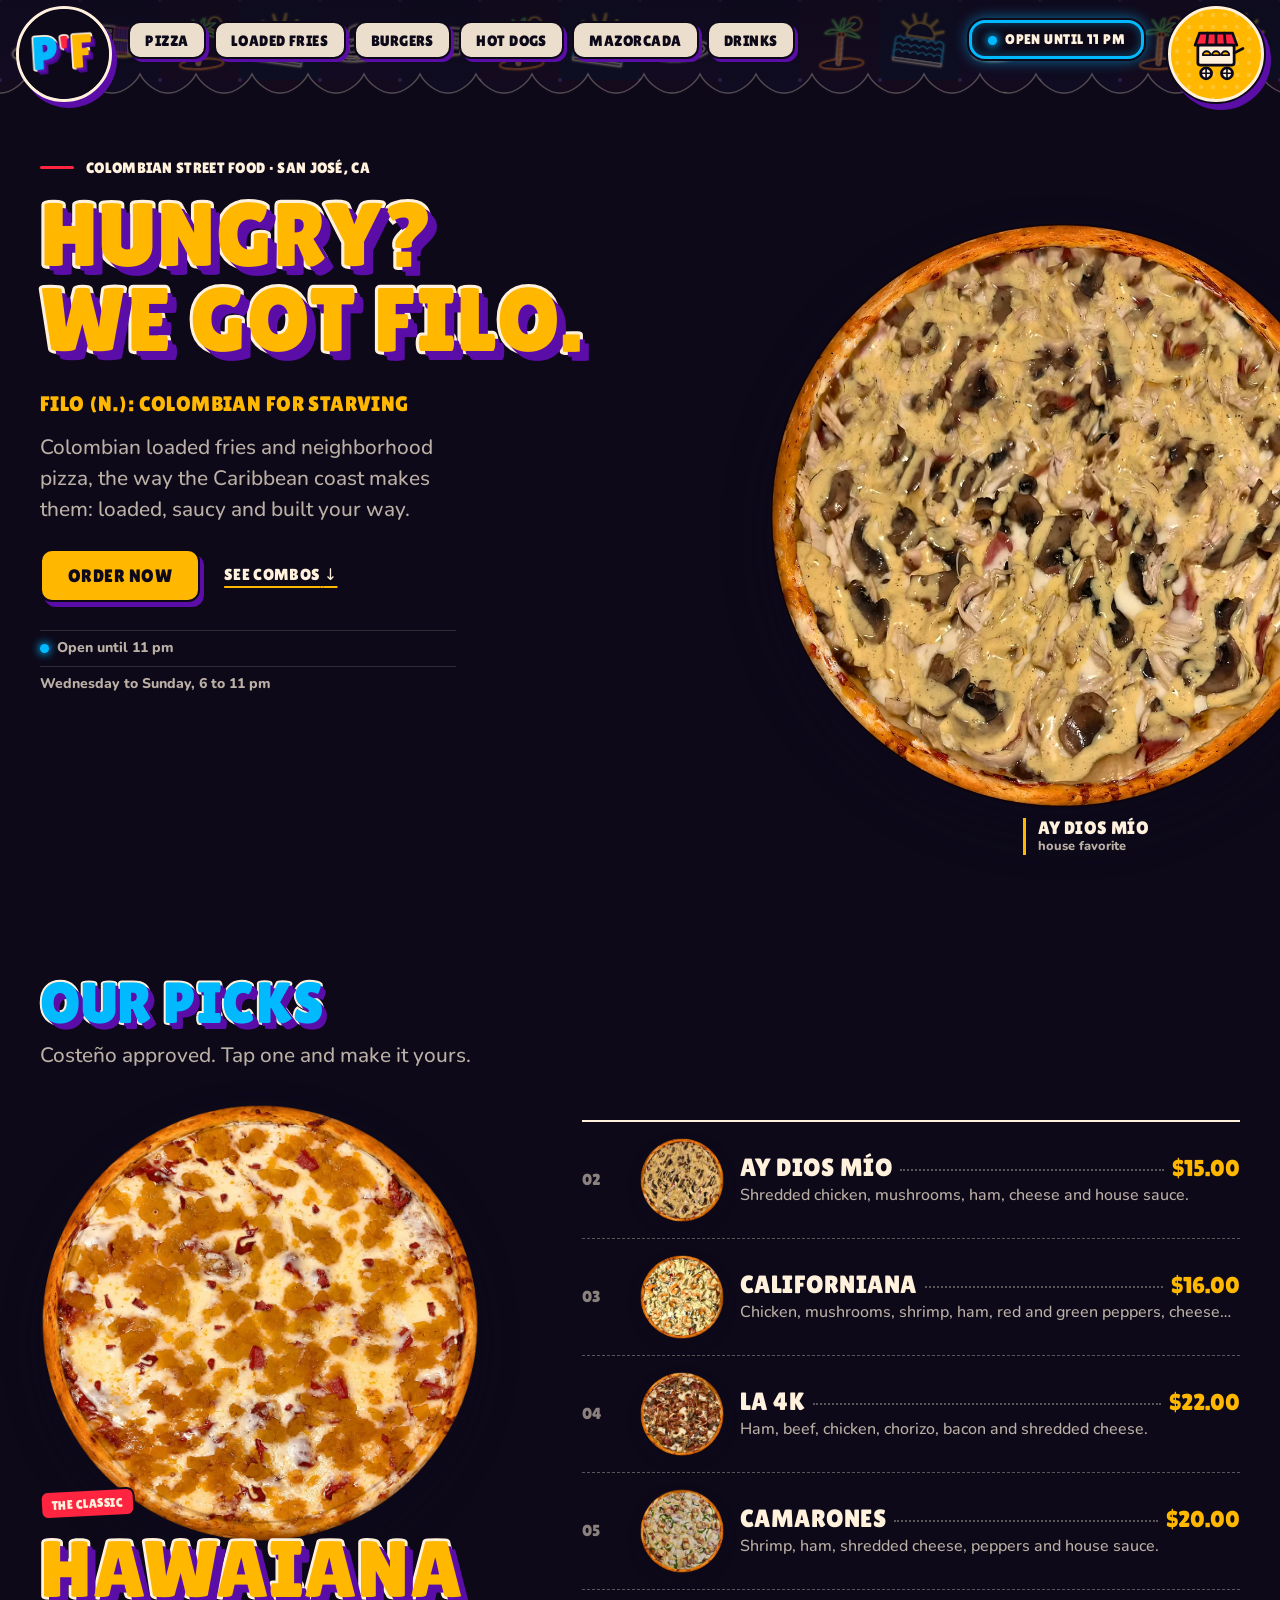
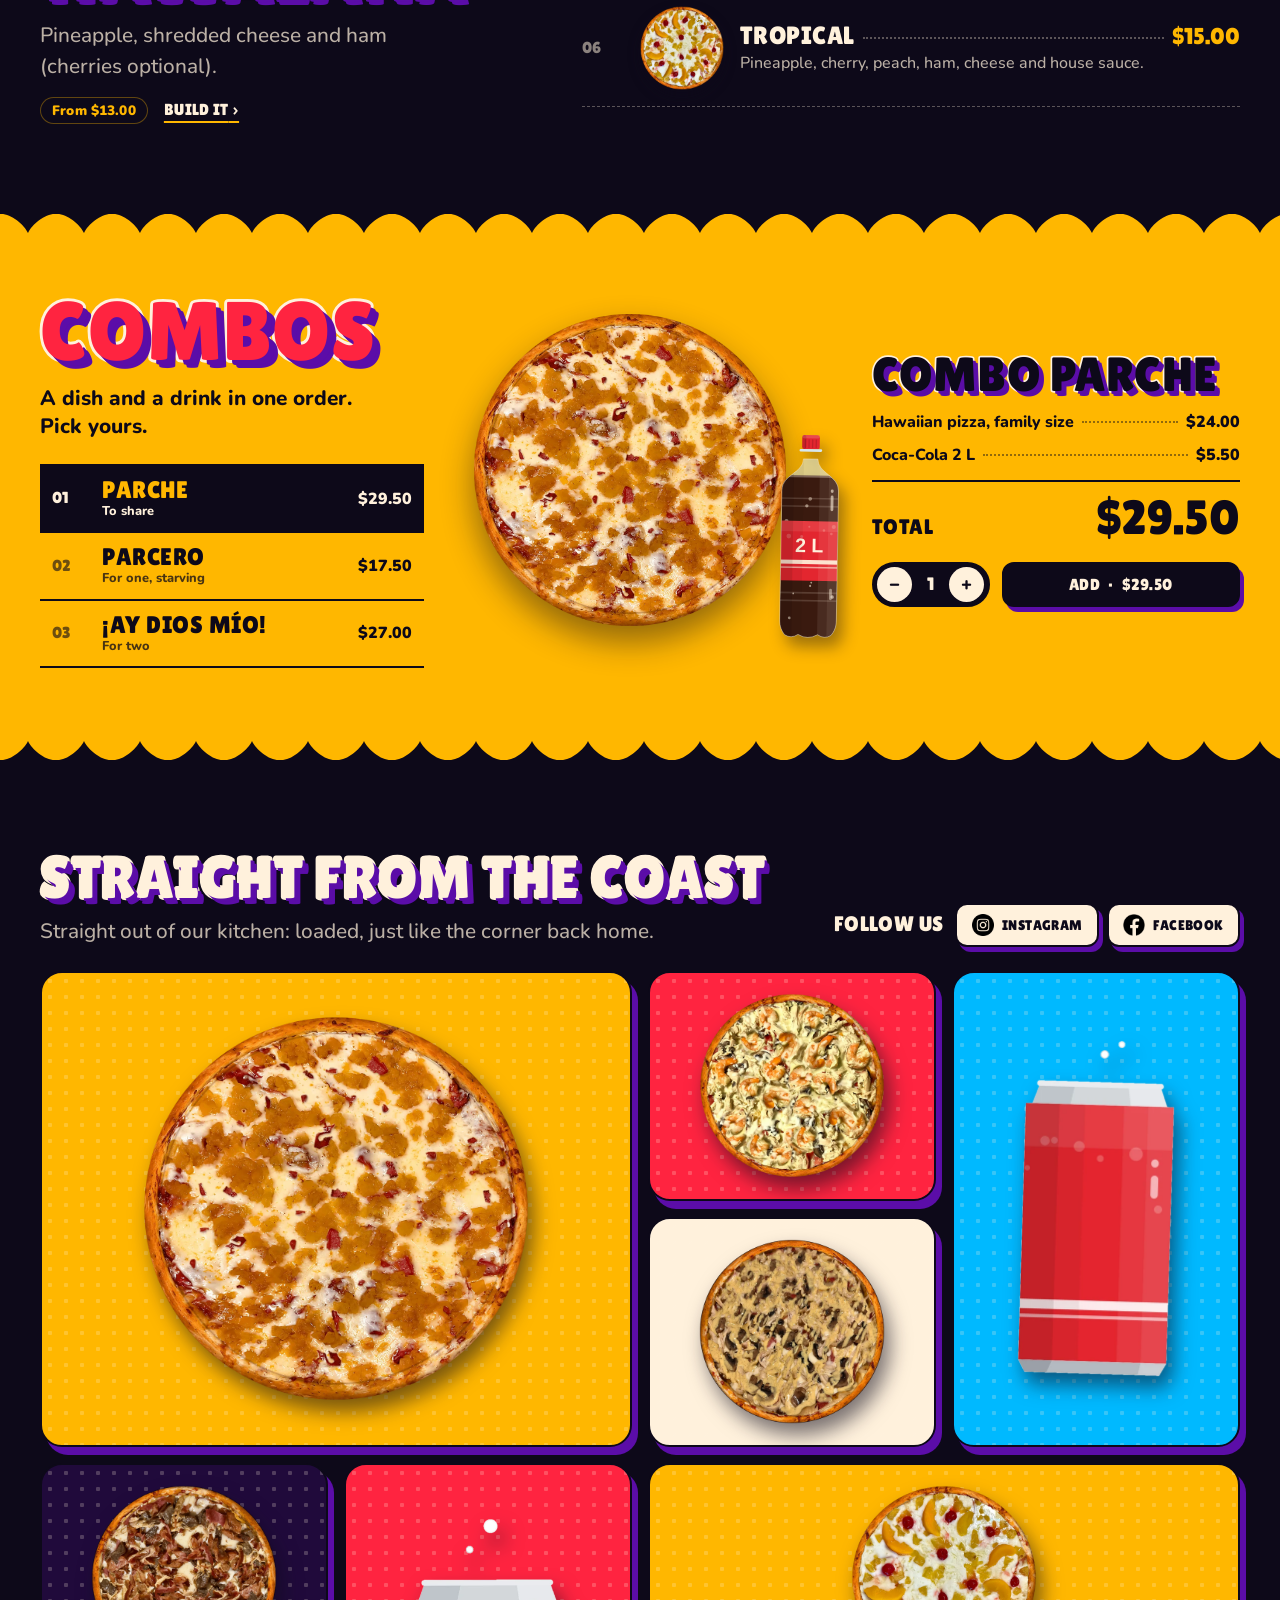
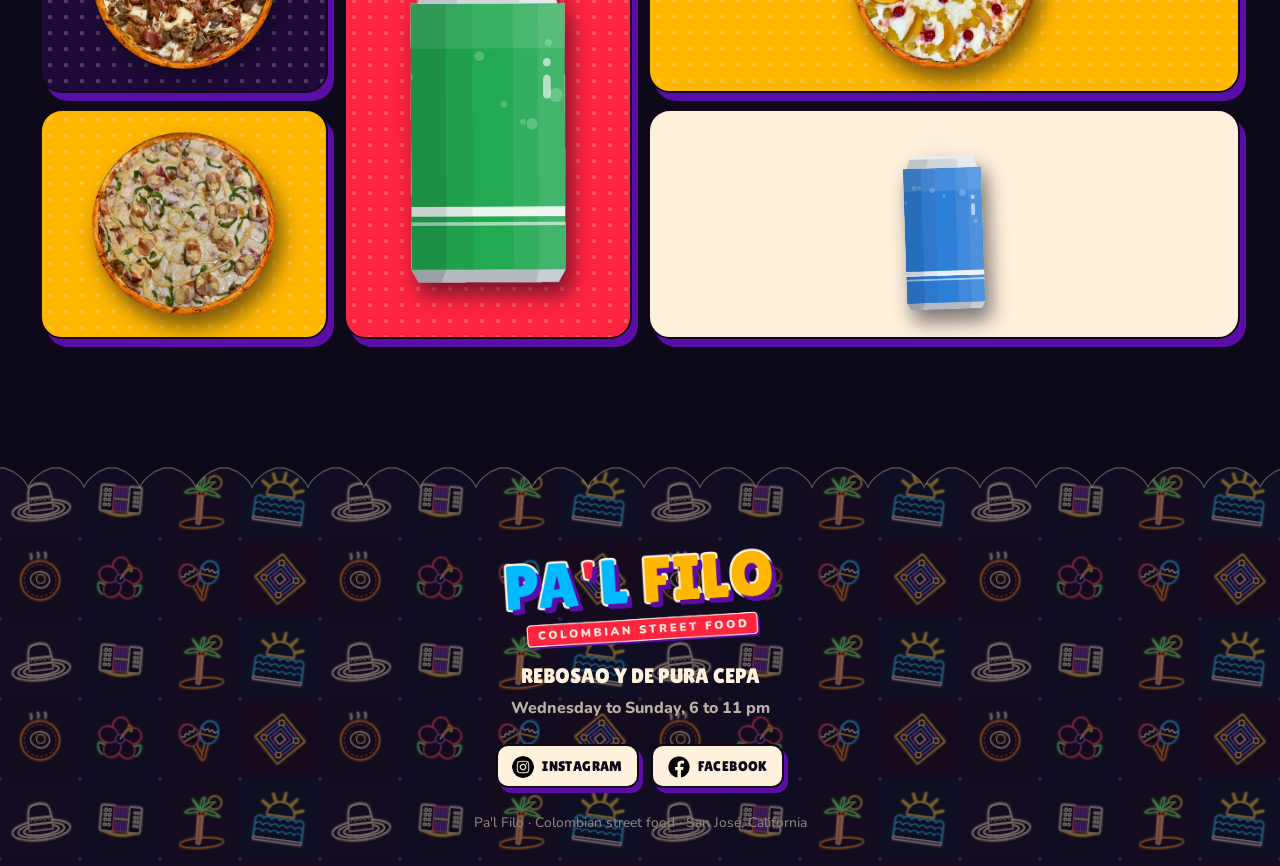
==== commit c4c71726: "Landing rediseñada con el manual de marca y sin patrones de plantilla - Portada editorial: letrero a" ====
--- a/index.html
+++ b/index.html
@@ -14,9 +14,9 @@
 <link rel="preconnect" href="https://fonts.googleapis.com">
 <link rel="preconnect" href="https://fonts.gstatic.com" crossorigin>
 <link href="https://fonts.googleapis.com/css2?family=Lilita+One&family=Nunito:wght@500;600;700;800;900&display=swap" rel="stylesheet">
-<link rel="stylesheet" href="Styles/palfilo.css?v=80">
-<link rel="stylesheet" href="Styles/inicio.css?v=80">
-<link rel="stylesheet" href="Styles/checkout.css?v=80">
+<link rel="stylesheet" href="Styles/palfilo.css?v=81">
+<link rel="stylesheet" href="Styles/inicio.css?v=81">
+<link rel="stylesheet" href="Styles/checkout.css?v=81">
 </head>
 <body>
 <a class="sr" href="#contenido"><span class="es">Saltar al contenido</span><span class="en">Skip to content</span></a>
@@ -30,53 +30,89 @@
 </header>
 <main id="contenido" class="inicio">
   <section class="portada" aria-labelledby="t-portada">
-    <div class="portada__grid envoltura">
+    <div class="portada__marco envoltura">
+      <p class="portada__donde plana"><span class="es">Comida callejera costeña · San José, CA</span><span class="en">Colombian street food · San José, CA</span></p>
+      <h1 class="letrero portada__titulo" id="t-portada" style="--n: var(--mango);"><span class="es">¡Eche, llegó<br>la Costa!</span><span class="en">Hungry?<br>We got filo.</span></h1>
+      <figure class="portada__plato">
+        <img src="IMG/Pizzas/ay-dios-mio.webp?v=81" alt="" width="600" height="600" fetchpriority="high">
+        <figcaption class="portada__foto-pie"><b class="plana">Ay Dios Mío</b><span><span class="es">la de la casa</span><span class="en">house favorite</span></span></figcaption>
+      </figure>
       <div class="portada__texto">
-        <p class="portada__donde etiqueta etiqueta--promo"><span class="es">Comida callejera costeña en San José</span><span class="en">Colombian street food in San José</span></p>
-        <h1 class="letrero" id="t-portada" style="--n: var(--mango);"><span class="es">¡Eche,<br>llegó la<br>Costa!</span><span class="en">Hungry?<br>We got<br>filo.</span></h1>
         <p class="portada__lema plana"><span class="es">Rebosao y de pura cepa</span><span class="en">Filo (n.): Colombian for starving</span></p>
         <p class="portada__bajada"><span class="es">Salchicosteñas y pizza de barrio como en la esquina de la Costa: cargadas, con harta salsa y armadas a tu gusto.</span><span class="en">Colombian loaded fries and neighborhood pizza, the way the Caribbean coast makes them: loaded, saucy and built your way.</span></p>
         <div class="portada__acciones">
           <a class="btn btn--primario btn--grande" id="pedirPortada" href="#menu"><span class="es">Pedir ahora</span><span class="en">Order now</span></a>
-          <a class="btn btn--secundario btn--grande" href="#combos"><span class="es">Ver combos</span><span class="en">See combos</span></a>
+          <a class="portada__enlace plana" href="#combos"><span class="es">Ver combos</span><span class="en">See combos</span> <span aria-hidden="true">↓</span></a>
         </div>
-        <ul class="portada__datos" role="list">
+        <ul class="portada__notas" role="list">
           <li><i class="portada__luz" aria-hidden="true"></i><span data-horario></span></li>
-          <li><svg viewBox="0 0 24 24" aria-hidden="true"><path d="M12 22s7-6.2 7-12a7 7 0 1 0-14 0c0 5.8 7 12 7 12Z" fill="none" stroke="currentColor" stroke-width="2.2" stroke-linejoin="round"/><circle cx="12" cy="10" r="2.6" fill="currentColor"/></svg><span>San José, CA</span></li>
-          <li><svg viewBox="0 0 24 24" aria-hidden="true"><path d="M4 12.5 9.5 18 20 6.5" fill="none" stroke="currentColor" stroke-width="2.6" stroke-linecap="round" stroke-linejoin="round"/></svg><span class="es">Ármalo a tu gusto</span><span class="en">Build it your way</span></li>
+          <li><span class="es">Miércoles a domingo, 6 a 11 pm</span><span class="en">Wednesday to Sunday, 6 to 11 pm</span></li>
         </ul>
-      </div>
-      <div class="portada__plato">
-        <div class="plato-hero">
-          <img class="plato-hero__foto" src="IMG/Salchipapas/la-pal-filo.webp?v=80" onerror="this.onerror=null;this.src='IMG/Pizzas/hawaiana.webp?v=80';this.classList.add('es-pizza')" alt="" width="600" height="600" fetchpriority="high">
-          
-        </div>
       </div>
     </div>
   </section>
 
 
-  <section class="seccion envoltura" id="menu" aria-labelledby="t-reco">
-    <div class="bloque-titulo"><h2 class="letrero" id="t-reco" style="--n: var(--cian);"><span class="es">Te recomendamos</span><span class="en">Our picks</span></h2><p><span class="es">Las de la casa, las que el costeño aprueba. Toca una y ármala a tu gusto.</span><span class="en">House favorites, costeño approved. Tap one and make it yours.</span></p></div>
-    <ul class="casa" role="list">
-      <li><a class="casa__item casa__item--dest" href="Pages/pizza.html?esp=Hawaiana"><span class="casa__foto"><img src="IMG/Pizzas/hawaiana.webp?v=80" alt="" width="400" height="400" loading="lazy"></span><span class="casa__tx"><span class="casa__sello plana"><span class="es">La clásica</span><span class="en">The classic</span></span><b class="letrero">Hawaiana</b><small><span class="es">Piña, queso rayado, jamón (opcional cerezas)</span><span class="en">Pineapple, shredded cheese and ham (cherries optional).</span></small><span class="casa__pie"><span class="precio"><span class="es">Desde</span><span class="en">From</span> $13.00</span><span class="casa__ir plana"><span class="es">Pedir</span><span class="en">Order</span> ›</span></span></span></a></li>
-      <li><a class="casa__item" href="Pages/pizza.html?esp=Ay Dios Mío"><span class="casa__foto"><img src="IMG/Pizzas/ay-dios-mio.webp?v=80" alt="" width="400" height="400" loading="lazy"></span><span class="casa__tx"><span class="casa__sello plana"><span class="es">De la casa</span><span class="en">House favorite</span></span><b class="letrero">Ay Dios Mío</b><small><span class="es">Pollo desmechado, champiñones, jamón, queso rayado y salsa de la casa</span><span class="en">Shredded chicken, mushrooms, ham, cheese and house sauce.</span></small><span class="casa__pie"><span class="precio"><span class="es">Desde</span><span class="en">From</span> $15.00</span><span class="casa__ir plana"><span class="es">Pedir</span><span class="en">Order</span> ›</span></span></span></a></li>
-      <li><a class="casa__item" href="Pages/pizza.html?esp=Californiana"><span class="casa__foto"><img src="IMG/Pizzas/californiana.webp?v=80" alt="" width="400" height="400" loading="lazy"></span><span class="casa__tx"><span class="casa__sello plana"><span class="es">Con camarones</span><span class="en">With shrimp</span></span><b class="letrero">Californiana</b><small><span class="es">Pollo desmechado, champiñones, camarones, jamón, pimentón rojo y verde, queso rayado y salsa de la casa</span><span class="en">Chicken, mushrooms, shrimp, ham, red and green peppers, cheese and house sauce.</span></small><span class="casa__pie"><span class="precio"><span class="es">Desde</span><span class="en">From</span> $16.00</span><span class="casa__ir plana"><span class="es">Pedir</span><span class="en">Order</span> ›</span></span></span></a></li>
-      <li><a class="casa__item" href="Pages/pizza.html?esp=La 4K"><span class="casa__foto"><img src="IMG/Pizzas/la-4k.webp?v=80" alt="" width="400" height="400" loading="lazy"></span><span class="casa__tx"><span class="casa__sello plana"><span class="es">Para los de buen diente</span><span class="en">For big appetites</span></span><b class="letrero">La 4K</b><small><span class="es">Jamón, carne de res, pollo, chorizo, tocino y queso rayado</span><span class="en">Ham, beef, chicken, chorizo, bacon and shredded cheese.</span></small><span class="casa__pie"><span class="precio"><span class="es">Desde</span><span class="en">From</span> $22.00</span><span class="casa__ir plana"><span class="es">Pedir</span><span class="en">Order</span> ›</span></span></span></a></li>
-      <li><a class="casa__item" href="Pages/pizza.html?esp=Camarones"><span class="casa__foto"><img src="IMG/Pizzas/camarones.webp?v=80" alt="" width="400" height="400" loading="lazy"></span><span class="casa__tx"><span class="casa__sello plana"><span class="es">Del mar</span><span class="en">From the sea</span></span><b class="letrero">Camarones</b><small><span class="es">Camarones, jamón, queso rayado, pimentón y salsa de la casa</span><span class="en">Shrimp, ham, shredded cheese, peppers and house sauce.</span></small><span class="casa__pie"><span class="precio"><span class="es">Desde</span><span class="en">From</span> $20.00</span><span class="casa__ir plana"><span class="es">Pedir</span><span class="en">Order</span> ›</span></span></span></a></li>
-      <li><a class="casa__item" href="Pages/pizza.html?esp=Tropical"><span class="casa__foto"><img src="IMG/Pizzas/tropical.webp?v=80" alt="" width="400" height="400" loading="lazy"></span><span class="casa__tx"><span class="casa__sello plana"><span class="es">Dulcecita</span><span class="en">Sweet one</span></span><b class="letrero">Tropical</b><small><span class="es">Piña, cereza, durazno, jamón, queso y salsa de la casa</span><span class="en">Pineapple, cherry, peach, ham, cheese and house sauce.</span></small><span class="casa__pie"><span class="precio"><span class="es">Desde</span><span class="en">From</span> $15.00</span><span class="casa__ir plana"><span class="es">Pedir</span><span class="en">Order</span> ›</span></span></span></a></li>
-    </ul>
-    <p class="casa__pista" aria-hidden="true"><span class="es">Desliza para ver más</span><span class="en">Swipe for more</span></p>
+  <section class="seccion envoltura recomendados" id="menu" aria-labelledby="t-reco">
+    <header class="recomendados__cab">
+      <h2 class="letrero" id="t-reco" style="--n: var(--cian);"><span class="es">Te recomendamos</span><span class="en">Our picks</span></h2>
+      <p><span class="es">Las que el costeño aprueba. Toca una y ármala a tu gusto.</span><span class="en">Costeño approved. Tap one and make it yours.</span></p>
+    </header>
+    <div class="recomendados__grid">
+      <a class="estrella" href="Pages/pizza.html?esp=Hawaiana">
+        <span class="estrella__foto"><img src="IMG/Pizzas/hawaiana.webp?v=81" alt="" width="400" height="400" loading="lazy"></span>
+        <span class="estrella__tx">
+          <span class="etiqueta etiqueta--promo"><span class="es">La clásica</span><span class="en">The classic</span></span>
+          <b class="letrero estrella__nombre">Hawaiana</b>
+          <span class="estrella__desc"><span class="es">Piña, queso rayado, jamón (opcional cerezas)</span><span class="en">Pineapple, shredded cheese and ham (cherries optional).</span></span>
+          <span class="estrella__pie"><span class="precio"><span class="es">Desde</span><span class="en">From</span> $13.00</span><span class="estrella__ir plana"><span class="es">Ármala</span><span class="en">Build it</span> ›</span></span>
+        </span>
+      </a>
+      <ol class="carta-menu" role="list">
+        <li><a class="renglon" href="Pages/pizza.html?esp=Ay Dios Mío"><span class="renglon__n plana">02</span><span class="renglon__foto"><img src="IMG/Pizzas/ay-dios-mio.webp?v=81" alt="" width="400" height="400" loading="lazy"></span><span class="renglon__tx"><span class="renglon__linea"><b class="plana">Ay Dios Mío</b><i aria-hidden="true"></i><span class="renglon__precio">$15.00</span></span><small><span class="es">Pollo desmechado, champiñones, jamón, queso rayado y salsa de la casa</span><span class="en">Shredded chicken, mushrooms, ham, cheese and house sauce.</span></small></span></a></li>
+        <li><a class="renglon" href="Pages/pizza.html?esp=Californiana"><span class="renglon__n plana">03</span><span class="renglon__foto"><img src="IMG/Pizzas/californiana.webp?v=81" alt="" width="400" height="400" loading="lazy"></span><span class="renglon__tx"><span class="renglon__linea"><b class="plana">Californiana</b><i aria-hidden="true"></i><span class="renglon__precio">$16.00</span></span><small><span class="es">Pollo desmechado, champiñones, camarones, jamón, pimentón rojo y verde, queso rayado y salsa de la casa</span><span class="en">Chicken, mushrooms, shrimp, ham, red and green peppers, cheese and house sauce.</span></small></span></a></li>
+        <li><a class="renglon" href="Pages/pizza.html?esp=La 4K"><span class="renglon__n plana">04</span><span class="renglon__foto"><img src="IMG/Pizzas/la-4k.webp?v=81" alt="" width="400" height="400" loading="lazy"></span><span class="renglon__tx"><span class="renglon__linea"><b class="plana">La 4K</b><i aria-hidden="true"></i><span class="renglon__precio">$22.00</span></span><small><span class="es">Jamón, carne de res, pollo, chorizo, tocino y queso rayado</span><span class="en">Ham, beef, chicken, chorizo, bacon and shredded cheese.</span></small></span></a></li>
+        <li><a class="renglon" href="Pages/pizza.html?esp=Camarones"><span class="renglon__n plana">05</span><span class="renglon__foto"><img src="IMG/Pizzas/camarones.webp?v=81" alt="" width="400" height="400" loading="lazy"></span><span class="renglon__tx"><span class="renglon__linea"><b class="plana">Camarones</b><i aria-hidden="true"></i><span class="renglon__precio">$20.00</span></span><small><span class="es">Camarones, jamón, queso rayado, pimentón y salsa de la casa</span><span class="en">Shrimp, ham, shredded cheese, peppers and house sauce.</span></small></span></a></li>
+        <li><a class="renglon" href="Pages/pizza.html?esp=Tropical"><span class="renglon__n plana">06</span><span class="renglon__foto"><img src="IMG/Pizzas/tropical.webp?v=81" alt="" width="400" height="400" loading="lazy"></span><span class="renglon__tx"><span class="renglon__linea"><b class="plana">Tropical</b><i aria-hidden="true"></i><span class="renglon__precio">$15.00</span></span><small><span class="es">Piña, cereza, durazno, jamón, queso y salsa de la casa</span><span class="en">Pineapple, cherry, peach, ham, cheese and house sauce.</span></small></span></a></li>
+      </ol>
+    </div>
   </section>
 
-  <section class="seccion envoltura" id="combos" aria-labelledby="t-combos">
-    <div class="pizarra">
-      <h2 class="pizarra__titulo letrero" id="t-combos" style="--n: var(--tomate);">Combos</h2>
-      <div class="vitrina" data-vitrina data-auto="6500">
-        <article class="vitrina__slide combo-slide" id="combo-0" style="--n: var(--mango);"><div class="combo-slide__escena" aria-hidden="true"><span class="combo__plato"><img src="IMG/Pizzas/hawaiana.webp?v=80" alt="" width="600" height="600" loading="lazy"></span><span class="combo__mas">+</span><img class="combo__bebida" src="IMG/Bebidas/coca-cola-2.svg?v=80" alt="" loading="lazy"></div><div class="combo-panel" data-precio="29.50"><div class="combo-panel__cab"><span class="etiqueta"><span class="es">Para compartir</span><span class="en">To share</span></span><h3 class="letrero">Combo parche</h3><p><span class="es">Lo que lleva:</span><span class="en">What's inside:</span></p></div><ul class="combo-panel__ops"><li class="combo-op"><span class="combo-op__foto"><img src="IMG/Pizzas/hawaiana.webp?v=80" alt="" loading="lazy"></span><span class="combo-op__tx"><b><span class="es">Pizza Hawaiana Familiar</span><span class="en">Hawaiian pizza, family size</span></b><small><span class="es">Plato</span><span class="en">Dish</span></small></span><span class="precio">$24.00</span></li><li class="combo-op"><span class="combo-op__foto"><img src="IMG/Bebidas/coca-cola-2.svg?v=80" alt="" loading="lazy"></span><span class="combo-op__tx"><b><span class="es">Coca-Cola 2 L</span><span class="en">Coca-Cola 2 L</span></b><small><span class="es">Bebida</span><span class="en">Drink</span></small></span><span class="precio">$5.50</span></li></ul><div class="combo-panel__total"><span class="plana">Total</span><b data-total>$29.50</b></div><div class="combo-panel__barra"><div class="contador"><button type="button" data-cq="-1" aria-label="Uno menos">−</button><span class="qn" data-cq-n>1</span><button type="button" data-cq="1" aria-label="Uno más">+</button></div><button class="btn btn--primario" type="button" data-combo="Combo parche" data-lineas="Pizza Hawaiana Familiar|Coca-Cola 2 L" data-precio="29.50"><span class="es">Agregar</span><span class="en">Add</span> · <span data-total>$29.50</span></button></div></div></article>
-        <article class="vitrina__slide combo-slide" id="combo-1" style="--n: var(--cian);" hidden><div class="combo-slide__escena" aria-hidden="true"><span class="combo__plato"><img src="IMG/Pizzas/tropical.webp?v=80" alt="" width="600" height="600" loading="lazy"></span><span class="combo__mas">+</span><img class="combo__bebida" src="IMG/Bebidas/pepsi.webp?v=80" alt="" loading="lazy"></div><div class="combo-panel" data-precio="17.50"><div class="combo-panel__cab"><span class="etiqueta"><span class="es">Para uno con filo</span><span class="en">For one, starving</span></span><h3 class="letrero">Combo parcero</h3><p><span class="es">Lo que lleva:</span><span class="en">What's inside:</span></p></div><ul class="combo-panel__ops"><li class="combo-op"><span class="combo-op__foto"><img src="IMG/Pizzas/tropical.webp?v=80" alt="" loading="lazy"></span><span class="combo-op__tx"><b><span class="es">Pizza Tropical Personal</span><span class="en">Tropical pizza, personal size</span></b><small><span class="es">Plato</span><span class="en">Dish</span></small></span><span class="precio">$15.00</span></li><li class="combo-op"><span class="combo-op__foto"><img src="IMG/Bebidas/pepsi.webp?v=80" alt="" loading="lazy"></span><span class="combo-op__tx"><b><span class="es">Pepsi en lata</span><span class="en">Pepsi, can</span></b><small><span class="es">Bebida</span><span class="en">Drink</span></small></span><span class="precio">$2.50</span></li></ul><div class="combo-panel__total"><span class="plana">Total</span><b data-total>$17.50</b></div><div class="combo-panel__barra"><div class="contador"><button type="button" data-cq="-1" aria-label="Uno menos">−</button><span class="qn" data-cq-n>1</span><button type="button" data-cq="1" aria-label="Uno más">+</button></div><button class="btn btn--primario" type="button" data-combo="Combo parcero" data-lineas="Pizza Tropical Personal|Pepsi en lata" data-precio="17.50"><span class="es">Agregar</span><span class="en">Add</span> · <span data-total>$17.50</span></button></div></div></article>
-        <article class="vitrina__slide combo-slide" id="combo-2" style="--n: var(--tomate);" hidden><div class="combo-slide__escena" aria-hidden="true"><span class="combo__plato"><img src="IMG/Pizzas/ay-dios-mio.webp?v=80" alt="" width="600" height="600" loading="lazy"></span><span class="combo__mas">+</span><img class="combo__bebida" src="IMG/Bebidas/sprite.webp?v=80" alt="" loading="lazy"></div><div class="combo-panel" data-precio="27.00"><div class="combo-panel__cab"><span class="etiqueta"><span class="es">Para dos</span><span class="en">For two</span></span><h3 class="letrero">Combo ¡ay Dios mío!</h3><p><span class="es">Lo que lleva:</span><span class="en">What's inside:</span></p></div><ul class="combo-panel__ops"><li class="combo-op"><span class="combo-op__foto"><img src="IMG/Pizzas/ay-dios-mio.webp?v=80" alt="" loading="lazy"></span><span class="combo-op__tx"><b><span class="es">Pizza Ay Dios Mío Medium</span><span class="en">Ay Dios Mío pizza, medium</span></b><small><span class="es">Plato</span><span class="en">Dish</span></small></span><span class="precio">$22.00</span></li><li class="combo-op"><span class="combo-op__foto"><img src="IMG/Bebidas/sprite.webp?v=80" alt="" loading="lazy"></span><span class="combo-op__tx"><b><span class="es">2 Sprite en lata</span><span class="en">2 Sprite, cans</span></b><small><span class="es">Bebida</span><span class="en">Drink</span></small></span><span class="precio">$5.00</span></li></ul><div class="combo-panel__total"><span class="plana">Total</span><b data-total>$27.00</b></div><div class="combo-panel__barra"><div class="contador"><button type="button" data-cq="-1" aria-label="Uno menos">−</button><span class="qn" data-cq-n>1</span><button type="button" data-cq="1" aria-label="Uno más">+</button></div><button class="btn btn--primario" type="button" data-combo="Combo ¡ay Dios mío!" data-lineas="Pizza Ay Dios Mío Medium|2 Sprite en lata" data-precio="27.00"><span class="es">Agregar</span><span class="en">Add</span> · <span data-total>$27.00</span></button></div></div></article>
-        <div class="vitrina__nav"><button class="vitrina__flecha" type="button" data-paso="-1" aria-label="Anterior / Previous">‹</button><ul class="vitrina__minis" role="list"><li><button class="vitrina__mini" type="button" data-slide="0" aria-controls="combo-0" aria-pressed="true" aria-label="Combo parche"><img src="IMG/Pizzas/hawaiana.webp?v=80" alt="" width="120" height="120"><span class="vitrina__nombre plana">Parche</span></button></li><li><button class="vitrina__mini" type="button" data-slide="1" aria-controls="combo-1" aria-pressed="false" aria-label="Combo parcero"><img src="IMG/Pizzas/tropical.webp?v=80" alt="" width="120" height="120"><span class="vitrina__nombre plana">Parcero</span></button></li><li><button class="vitrina__mini" type="button" data-slide="2" aria-controls="combo-2" aria-pressed="false" aria-label="Combo ¡ay Dios mío!"><img src="IMG/Pizzas/ay-dios-mio.webp?v=80" alt="" width="120" height="120"><span class="vitrina__nombre plana">¡Ay Dios mío!</span></button></li></ul><button class="vitrina__flecha" type="button" data-paso="1" aria-label="Siguiente / Next">›</button></div>
+  <section class="combos" id="combos" aria-labelledby="t-combos">
+    <div class="combos__in envoltura" data-vitrina>
+      <header class="combos__cab">
+        <h2 class="letrero" id="t-combos" style="--n: var(--tomate);">Combos</h2>
+        <p class="combos__bajada"><span class="es">Plato y bebida en un solo pedido. Escoge el tuyo.</span><span class="en">A dish and a drink in one order. Pick yours.</span></p>
+        <ul class="vitrina__minis cmb-tabs" role="list"><li><button class="vitrina__mini cmb-tab" type="button" data-slide="0" aria-controls="combo-0" aria-pressed="true"><span class="cmb-tab__n plana">01</span><span class="cmb-tab__tx"><b class="plana">Parche</b><small><span class="es">Para compartir</span><span class="en">To share</span></small></span><span class="cmb-tab__precio">$29.50</span></button></li><li><button class="vitrina__mini cmb-tab" type="button" data-slide="1" aria-controls="combo-1" aria-pressed="false"><span class="cmb-tab__n plana">02</span><span class="cmb-tab__tx"><b class="plana">Parcero</b><small><span class="es">Para uno con filo</span><span class="en">For one, starving</span></small></span><span class="cmb-tab__precio">$17.50</span></button></li><li><button class="vitrina__mini cmb-tab" type="button" data-slide="2" aria-controls="combo-2" aria-pressed="false"><span class="cmb-tab__n plana">03</span><span class="cmb-tab__tx"><b class="plana">¡Ay Dios mío!</b><small><span class="es">Para dos</span><span class="en">For two</span></small></span><span class="cmb-tab__precio">$27.00</span></button></li></ul>
+      </header>
+      <div class="combos__escena">
+        <article class="vitrina__slide cmb" id="combo-0">
+          <div class="cmb__foto" aria-hidden="true"><img class="cmb__plato" src="IMG/Pizzas/hawaiana.webp?v=81" alt="" width="600" height="600" loading="lazy"><img class="cmb__bebida" src="IMG/Bebidas/coca-cola-2.svg?v=81" alt="" loading="lazy"></div>
+          <div class="combo-panel cmb__cuenta" data-precio="29.50">
+            <h3 class="letrero cmb__nombre">Combo parche</h3>
+            <ul class="cmb__lineas" role="list"><li><span><span class="es">Pizza Hawaiana Familiar</span><span class="en">Hawaiian pizza, family size</span></span><i aria-hidden="true"></i><b>$24.00</b></li><li><span><span class="es">Coca-Cola 2 L</span><span class="en">Coca-Cola 2 L</span></span><i aria-hidden="true"></i><b>$5.50</b></li></ul>
+            <div class="cmb__total"><span class="plana">Total</span><b data-total>$29.50</b></div>
+            <div class="cmb__barra"><div class="contador"><button type="button" data-cq="-1" aria-label="Uno menos">−</button><span class="qn" data-cq-n>1</span><button type="button" data-cq="1" aria-label="Uno más">+</button></div><button class="btn cmb__agregar" type="button" data-combo="Combo parche" data-lineas="Pizza Hawaiana Familiar|Coca-Cola 2 L" data-precio="29.50"><span class="es">Agregar</span><span class="en">Add</span> · <span data-total>$29.50</span></button></div>
+          </div>
+        </article>
+        <article class="vitrina__slide cmb" id="combo-1" hidden>
+          <div class="cmb__foto" aria-hidden="true"><img class="cmb__plato" src="IMG/Pizzas/tropical.webp?v=81" alt="" width="600" height="600" loading="lazy"><img class="cmb__bebida" src="IMG/Bebidas/pepsi.webp?v=81" alt="" loading="lazy"></div>
+          <div class="combo-panel cmb__cuenta" data-precio="17.50">
+            <h3 class="letrero cmb__nombre">Combo parcero</h3>
+            <ul class="cmb__lineas" role="list"><li><span><span class="es">Pizza Tropical Personal</span><span class="en">Tropical pizza, personal size</span></span><i aria-hidden="true"></i><b>$15.00</b></li><li><span><span class="es">Pepsi en lata</span><span class="en">Pepsi, can</span></span><i aria-hidden="true"></i><b>$2.50</b></li></ul>
+            <div class="cmb__total"><span class="plana">Total</span><b data-total>$17.50</b></div>
+            <div class="cmb__barra"><div class="contador"><button type="button" data-cq="-1" aria-label="Uno menos">−</button><span class="qn" data-cq-n>1</span><button type="button" data-cq="1" aria-label="Uno más">+</button></div><button class="btn cmb__agregar" type="button" data-combo="Combo parcero" data-lineas="Pizza Tropical Personal|Pepsi en lata" data-precio="17.50"><span class="es">Agregar</span><span class="en">Add</span> · <span data-total>$17.50</span></button></div>
+          </div>
+        </article>
+        <article class="vitrina__slide cmb" id="combo-2" hidden>
+          <div class="cmb__foto" aria-hidden="true"><img class="cmb__plato" src="IMG/Pizzas/ay-dios-mio.webp?v=81" alt="" width="600" height="600" loading="lazy"><img class="cmb__bebida" src="IMG/Bebidas/sprite.webp?v=81" alt="" loading="lazy"></div>
+          <div class="combo-panel cmb__cuenta" data-precio="27.00">
+            <h3 class="letrero cmb__nombre">Combo ¡ay Dios mío!</h3>
+            <ul class="cmb__lineas" role="list"><li><span><span class="es">Pizza Ay Dios Mío Medium</span><span class="en">Ay Dios Mío pizza, medium</span></span><i aria-hidden="true"></i><b>$22.00</b></li><li><span><span class="es">2 Sprite en lata</span><span class="en">2 Sprite, cans</span></span><i aria-hidden="true"></i><b>$5.00</b></li></ul>
+            <div class="cmb__total"><span class="plana">Total</span><b data-total>$27.00</b></div>
+            <div class="cmb__barra"><div class="contador"><button type="button" data-cq="-1" aria-label="Uno menos">−</button><span class="qn" data-cq-n>1</span><button type="button" data-cq="1" aria-label="Uno más">+</button></div><button class="btn cmb__agregar" type="button" data-combo="Combo ¡ay Dios mío!" data-lineas="Pizza Ay Dios Mío Medium|2 Sprite en lata" data-precio="27.00"><span class="es">Agregar</span><span class="en">Add</span> · <span data-total>$27.00</span></button></div>
+          </div>
+        </article>
       </div>
     </div>
   </section>
@@ -88,15 +124,15 @@
       <div class="galeria__redes"><span class="plana"><span class="es">Síguenos</span><span class="en">Follow us</span></span><a class="btn btn--secundario btn--chico" href="https://www.instagram.com/tazmaniafoodoficial/" target="_blank" rel="noopener"><img src="IMG/Redes/instagram.png" alt="" width="22" height="22">Instagram</a><a class="btn btn--secundario btn--chico" href="https://www.facebook.com/p/Tazmania-Food-61559588588174/" target="_blank" rel="noopener"><img src="IMG/Redes/facebook.png" alt="" width="22" height="22">Facebook</a></div>
     </div>
     <ul class="galeria" role="list">
-      <li class="foto foto--mango foto--grande"><a href="Pages/pizza.html?esp=Hawaiana"><img class="foto__img" src="IMG/Pizzas/hawaiana.webp?v=80" alt="Hawaiana" loading="lazy"><span class="foto__pie"><b class="letrero">Hawaiana</b><span class="plana"><span class="es">Pedir</span><span class="en">Order</span></span></span></a></li>
-      <li class="foto foto--tomate"><a href="Pages/pizza.html?esp=Californiana"><img class="foto__img" src="IMG/Pizzas/californiana.webp?v=80" alt="Californiana" loading="lazy"><span class="foto__pie"><b class="letrero">Californiana</b><span class="plana"><span class="es">Pedir</span><span class="en">Order</span></span></span></a></li>
-      <li class="foto foto--cian foto--alta"><a href="Pages/bebidas.html"><img class="foto__img es-lata" src="IMG/Bebidas/coca-cola.webp?v=80" alt="Coca-Cola" loading="lazy"><span class="foto__pie"><b class="letrero">Coca-Cola</b><span class="plana"><span class="es">Pedir</span><span class="en">Order</span></span></span></a></li>
-      <li class="foto foto--crema"><a href="Pages/pizza.html?esp=Ay%20Dios%20M%C3%ADo"><img class="foto__img" src="IMG/Pizzas/ay-dios-mio.webp?v=80" alt="Ay Dios Mío" loading="lazy"><span class="foto__pie"><b class="letrero">Ay Dios Mío</b><span class="plana"><span class="es">Pedir</span><span class="en">Order</span></span></span></a></li>
-      <li class="foto foto--oscuro"><a href="Pages/pizza.html?esp=La%204K"><img class="foto__img" src="IMG/Pizzas/la-4k.webp?v=80" alt="La 4K" loading="lazy"><span class="foto__pie"><b class="letrero">La 4K</b><span class="plana"><span class="es">Pedir</span><span class="en">Order</span></span></span></a></li>
-      <li class="foto foto--tomate foto--alta"><a href="Pages/bebidas.html"><img class="foto__img es-lata" src="IMG/Bebidas/sprite.webp?v=80" alt="Sprite" loading="lazy"><span class="foto__pie"><b class="letrero">Sprite</b><span class="plana"><span class="es">Pedir</span><span class="en">Order</span></span></span></a></li>
-      <li class="foto foto--mango foto--ancha"><a href="Pages/pizza.html?esp=Tropical"><img class="foto__img" src="IMG/Pizzas/tropical.webp?v=80" alt="Tropical" loading="lazy"><span class="foto__pie"><b class="letrero">Tropical</b><span class="plana"><span class="es">Pedir</span><span class="en">Order</span></span></span></a></li>
-      <li class="foto foto--mango"><a href="Pages/pizza.html?esp=Camarones"><img class="foto__img" src="IMG/Pizzas/camarones.webp?v=80" alt="Camarones" loading="lazy"><span class="foto__pie"><b class="letrero">Camarones</b><span class="plana"><span class="es">Pedir</span><span class="en">Order</span></span></span></a></li>
-      <li class="foto foto--crema foto--ancha"><a href="Pages/bebidas.html"><img class="foto__img es-lata" src="IMG/Bebidas/pepsi.webp?v=80" alt="Pepsi" loading="lazy"><span class="foto__pie"><b class="letrero">Pepsi</b><span class="plana"><span class="es">Pedir</span><span class="en">Order</span></span></span></a></li>
+      <li class="foto foto--mango foto--grande"><a href="Pages/pizza.html?esp=Hawaiana"><img class="foto__img" src="IMG/Pizzas/hawaiana.webp?v=81" alt="Hawaiana" loading="lazy"><span class="foto__pie"><b class="letrero">Hawaiana</b><span class="plana"><span class="es">Pedir</span><span class="en">Order</span></span></span></a></li>
+      <li class="foto foto--tomate"><a href="Pages/pizza.html?esp=Californiana"><img class="foto__img" src="IMG/Pizzas/californiana.webp?v=81" alt="Californiana" loading="lazy"><span class="foto__pie"><b class="letrero">Californiana</b><span class="plana"><span class="es">Pedir</span><span class="en">Order</span></span></span></a></li>
+      <li class="foto foto--cian foto--alta"><a href="Pages/bebidas.html"><img class="foto__img es-lata" src="IMG/Bebidas/coca-cola.webp?v=81" alt="Coca-Cola" loading="lazy"><span class="foto__pie"><b class="letrero">Coca-Cola</b><span class="plana"><span class="es">Pedir</span><span class="en">Order</span></span></span></a></li>
+      <li class="foto foto--crema"><a href="Pages/pizza.html?esp=Ay%20Dios%20M%C3%ADo"><img class="foto__img" src="IMG/Pizzas/ay-dios-mio.webp?v=81" alt="Ay Dios Mío" loading="lazy"><span class="foto__pie"><b class="letrero">Ay Dios Mío</b><span class="plana"><span class="es">Pedir</span><span class="en">Order</span></span></span></a></li>
+      <li class="foto foto--oscuro"><a href="Pages/pizza.html?esp=La%204K"><img class="foto__img" src="IMG/Pizzas/la-4k.webp?v=81" alt="La 4K" loading="lazy"><span class="foto__pie"><b class="letrero">La 4K</b><span class="plana"><span class="es">Pedir</span><span class="en">Order</span></span></span></a></li>
+      <li class="foto foto--tomate foto--alta"><a href="Pages/bebidas.html"><img class="foto__img es-lata" src="IMG/Bebidas/sprite.webp?v=81" alt="Sprite" loading="lazy"><span class="foto__pie"><b class="letrero">Sprite</b><span class="plana"><span class="es">Pedir</span><span class="en">Order</span></span></span></a></li>
+      <li class="foto foto--mango foto--ancha"><a href="Pages/pizza.html?esp=Tropical"><img class="foto__img" src="IMG/Pizzas/tropical.webp?v=81" alt="Tropical" loading="lazy"><span class="foto__pie"><b class="letrero">Tropical</b><span class="plana"><span class="es">Pedir</span><span class="en">Order</span></span></span></a></li>
+      <li class="foto foto--mango"><a href="Pages/pizza.html?esp=Camarones"><img class="foto__img" src="IMG/Pizzas/camarones.webp?v=81" alt="Camarones" loading="lazy"><span class="foto__pie"><b class="letrero">Camarones</b><span class="plana"><span class="es">Pedir</span><span class="en">Order</span></span></span></a></li>
+      <li class="foto foto--crema foto--ancha"><a href="Pages/bebidas.html"><img class="foto__img es-lata" src="IMG/Bebidas/pepsi.webp?v=81" alt="Pepsi" loading="lazy"><span class="foto__pie"><b class="letrero">Pepsi</b><span class="plana"><span class="es">Pedir</span><span class="en">Order</span></span></span></a></li>
     </ul>
   </section>
 </main>
@@ -121,10 +157,10 @@
 </aside>
 <template id="tpl-item"><div class="linea-pedido"><div class="fila"><b class="nm"></b><span class="pt"></span></div><p class="ln"></p><div class="fila"><div class="contador"><button type="button" data-c="-1" aria-label="Uno menos">−</button><span class="qn"></span><button type="button" data-c="1" aria-label="Uno más">+</button></div><button class="btn-texto" type="button" data-c="del"><span class="es">Quitar</span><span class="en">Remove</span></button></div></div></template>
 <div class="aviso" id="toast" role="status"><span class="es">Agregado al carrito</span><span class="en">Added to cart</span></div>
-<script src="JS/cart.js?v=80"></script>
-<script src="JS/inicio.js?v=80"></script>
-<script src="JS/checkout.js?v=80"></script>
-<script src="JS/horario.js?v=80"></script>
-<script src="JS/telon.js?v=80"></script>
+<script src="JS/cart.js?v=81"></script>
+<script src="JS/inicio.js?v=81"></script>
+<script src="JS/checkout.js?v=81"></script>
+<script src="JS/horario.js?v=81"></script>
+<script src="JS/telon.js?v=81"></script>
 </body>
 </html>
--- a/Styles/inicio.css
+++ b/Styles/inicio.css
@@ -603,3 +603,178 @@
   .vitrina { grid-template-columns: minmax(0, 1fr); }
   .vitrina__nav, .vitrina__minis { min-width: 0; }
 }
+
+/* =====================================================================
+   v81 · Landing según el manual de marca + reglas anti-plantilla
+   - Portada editorial: el letrero manda a todo el ancho, la pizza se sale del borde
+     y se mete bajo el título; un solo botón mango; datos como notas sin cajas.
+   - Te recomendamos: una protagonista grande y las demás como renglones de la carta
+     de la esquina (sin tarjetas), con puntos hasta el precio.
+   - Combos: franja mango a todo el ancho con el chorro de salsa (faldón) arriba y abajo;
+     índice tipográfico 01·02·03 y la cuenta como recibo.
+   La galería no se toca.
+   ===================================================================== */
+@layer components {
+  /* ---------- Portada ---------- */
+  .portada { min-height: 0; display: block; padding-block: calc(var(--e-5) + 26px) var(--e-7); }
+  .portada__marco {
+    display: grid; grid-template-columns: minmax(0, 1fr);
+    grid-template-areas: "donde" "titulo" "plato" "texto"; column-gap: var(--e-7);
+  }
+  .portada__donde { grid-area: donde; display: flex; align-items: center; gap: var(--e-3); margin: 0 0 var(--e-4); font-size: 0.95rem; color: var(--crema); }
+  .portada__donde::before { content: ""; width: 34px; height: 3px; border-radius: 2px; background: var(--tomate); }
+  .portada__titulo { grid-area: titulo; position: relative; z-index: 2; font-size: clamp(3.2rem, 13.5vw, 9.6rem); line-height: 0.9; white-space: normal; }
+  .portada__plato { grid-area: plato; position: relative; z-index: 1; margin: -9vw -18vw 0 auto; width: min(96vw, 520px); }
+  .portada__plato img { position: relative; z-index: 1; width: 100%; height: auto; aspect-ratio: 1; object-fit: contain; filter: drop-shadow(0 22px 22px rgb(13 9 25 / 0.7)); animation: gira 120s linear infinite; }
+  /* el chorro de salsa: el mismo faldón de la carpa, cruzando detrás del plato */
+  .portada__plato::before {
+    content: ""; position: absolute; left: -30%; right: -40%; top: 50%; height: 54px; translate: 0 -50%;
+    background: var(--mango); -webkit-mask: var(--falda-forma) 0 0 / 56px 54px repeat-x; mask: var(--falda-forma) 0 0 / 56px 54px repeat-x;
+  }
+  .portada__foto-pie { position: absolute; z-index: 2; left: 4%; bottom: 6%; display: grid; gap: 2px; padding-left: var(--e-3); border-left: 3px solid var(--mango); }
+  .portada__foto-pie b { font-size: 1.15rem; color: var(--crema); }
+  .portada__foto-pie span { font: 800 0.8rem/1.2 var(--f-texto); color: var(--texto-2); }
+  .portada__texto { grid-area: texto; display: grid; justify-items: start; gap: var(--e-4); margin-top: var(--e-4); max-width: 34rem; }
+  .portada__lema { margin: 0; font-size: var(--t-2); color: var(--mango); }
+  .portada__bajada { margin: 0; color: var(--texto-2); font-size: var(--t-2); line-height: 1.5; max-width: 36ch; }
+  .portada__acciones { display: flex; flex-wrap: wrap; align-items: center; gap: var(--e-3) var(--e-5); margin: var(--e-2) 0 0; }
+  .portada__enlace { color: var(--crema); font-size: 1rem; text-decoration: underline; text-decoration-thickness: 2px; text-underline-offset: 6px; text-decoration-color: var(--mango); }
+  .portada__enlace:hover { color: var(--mango); }
+  .portada__notas { display: grid; width: 100%; max-width: 26rem; padding: 0; margin: var(--e-3) 0 0; list-style: none; }
+  .portada__notas li { display: flex; align-items: center; gap: var(--e-2); padding: var(--e-2) 0; border-top: 1.5px solid var(--linea); font: 800 0.88rem/1.3 var(--f-texto); color: var(--texto-2); }
+  .portada__notas li:has([data-horario]:empty) { display: none; }
+  .portada__luz { flex: none; width: 9px; height: 9px; border-radius: 50%; background: var(--cian); box-shadow: 0 0 8px 1px var(--cian); }
+  html[data-abierto="no"] .portada__luz { background: var(--tomate); box-shadow: 0 0 8px 1px var(--tomate); }
+  @media (min-width: 900px) {
+    .portada { padding-block: calc(var(--e-6) + 30px) var(--e-8); }
+    .portada__marco { grid-template-columns: minmax(0, 5fr) minmax(0, 7fr); grid-template-areas: "donde donde" "titulo titulo" "texto plato"; }
+    .portada__titulo { font-size: clamp(4.6rem, 8.6vw, 9.6rem); }
+    .portada__plato { width: min(52vw, 700px); margin: -11vw calc(-1 * max(var(--e-4), (100vw - var(--ancho)) / 2) - 6vw) 0 auto; }
+    .portada__texto { align-self: start; margin-top: var(--e-6); }
+  }
+  @media (prefers-reduced-motion: reduce) { .portada__plato img { animation: none; } }
+
+  /* ---------- Te recomendamos ---------- */
+  .recomendados__cab { display: grid; gap: var(--e-2); margin-bottom: var(--e-6); }
+  .recomendados__cab h2 { font-size: var(--t-4); }
+  .recomendados__cab p { color: var(--texto-2); font-size: var(--t-2); max-width: 44ch; }
+  .recomendados__grid { display: grid; gap: var(--e-6); }
+  .estrella { position: relative; display: grid; text-decoration: none; color: var(--crema); }
+  .estrella__foto { display: block; width: min(100%, 440px); aspect-ratio: 1; }
+  .estrella__foto img { width: 100%; height: 100%; object-fit: contain; filter: drop-shadow(0 18px 18px rgb(13 9 25 / 0.7)); transition: rotate 0.9s var(--ease); }
+  .estrella:hover .estrella__foto img { rotate: 40deg; }
+  .estrella__tx { position: relative; z-index: 1; display: grid; justify-items: start; gap: var(--e-3); margin-top: -3.4rem; }
+  .estrella__tx .etiqueta { rotate: -3deg; border: var(--borde); }
+  .estrella__nombre { font-size: clamp(2.8rem, 2rem + 4vw, 5rem); --n: var(--mango); }
+  .estrella__desc { color: var(--texto-2); font-size: var(--t-2); line-height: 1.45; max-width: 32ch; }
+  .estrella__pie { display: flex; flex-wrap: wrap; align-items: center; gap: var(--e-3) var(--e-4); margin-top: var(--e-1); }
+  .estrella__ir { color: var(--crema); font-size: 1rem; text-decoration: underline; text-decoration-thickness: 2px; text-underline-offset: 6px; text-decoration-color: var(--mango); }
+  .estrella:hover .estrella__ir { color: var(--mango); }
+  .carta-menu { padding: 0; margin: 0; list-style: none; border-top: 2px solid var(--crema); }
+  .carta-menu > li { border-bottom: 1.5px dashed var(--linea-fuerte); }
+  .renglon { display: grid; grid-template-columns: 2.2rem 64px minmax(0, 1fr); align-items: center; gap: var(--e-3); padding: var(--e-4) 0; text-decoration: none; color: var(--crema); }
+  .renglon__n { font-size: 1rem; color: var(--texto-3); }
+  .renglon__foto { width: 64px; aspect-ratio: 1; }
+  .renglon__foto img { width: 100%; height: 100%; object-fit: contain; filter: drop-shadow(0 6px 6px rgb(13 9 25 / 0.6)); transition: rotate 0.9s var(--ease); }
+  .renglon__tx { display: grid; gap: 4px; min-width: 0; }
+  .renglon__linea { display: flex; align-items: baseline; gap: var(--e-2); min-width: 0; }
+  .renglon__linea b { font-size: 1.3rem; transition: color 0.15s; }
+  .renglon__linea i { flex: 1; min-width: 12px; border-bottom: 2.5px dotted var(--linea-fuerte); translate: 0 -5px; }
+  .renglon__precio { font: 400 1.25rem/1 var(--f-letrero); color: var(--mango); font-variant-numeric: tabular-nums; }
+  .renglon small { color: var(--texto-2); font-size: var(--t-0); line-height: 1.35; display: -webkit-box; -webkit-line-clamp: 2; -webkit-box-orient: vertical; overflow: hidden; }
+  .renglon:hover .renglon__linea b, .renglon:focus-visible .renglon__linea b { color: var(--mango); }
+  .renglon:hover .renglon__foto img { rotate: 40deg; }
+  @media (min-width: 900px) {
+    .recomendados__cab { grid-template-columns: auto minmax(0, 1fr); align-items: end; column-gap: var(--e-6); }
+    .recomendados__cab p { justify-self: end; text-align: right; max-width: 34ch; }
+    .recomendados__grid { grid-template-columns: minmax(0, 5fr) minmax(0, 7fr); gap: var(--e-8); align-items: center; }
+    .renglon { grid-template-columns: 2.6rem 84px minmax(0, 1fr); gap: var(--e-4); padding: var(--e-4) 0; }
+    .renglon__foto { width: 84px; }
+    .renglon__linea b { font-size: 1.55rem; }
+    .renglon__precio { font-size: 1.45rem; }
+    .renglon small { -webkit-line-clamp: 1; font-size: var(--t-1); }
+  }
+
+  /* ---------- Combos: franja mango con el chorro de salsa arriba y abajo ---------- */
+  .combos { position: relative; margin-block: calc(var(--e-6) + 54px); background: var(--mango); color: var(--noche); isolation: isolate; }
+  .combos::before, .combos::after { content: ""; position: absolute; left: 0; right: 0; height: 54px; background: var(--mango); pointer-events: none; }
+  .combos::before { bottom: calc(100% - 1px); -webkit-mask: var(--falda-forma-arriba) 0 0 / 56px 54px repeat-x; mask: var(--falda-forma-arriba) 0 0 / 56px 54px repeat-x; }
+  .combos::after { top: calc(100% - 1px); -webkit-mask: var(--falda-forma) 0 0 / 56px 54px repeat-x; mask: var(--falda-forma) 0 0 / 56px 54px repeat-x; }
+  .combos__in { display: grid; gap: var(--e-6); padding-block: var(--e-5) var(--e-6); }
+  .combos__cab { display: grid; gap: var(--e-3); align-content: start; }
+  .combos__cab h2 { font-size: clamp(3rem, 2rem + 4vw, 5.2rem); }
+  .combos__bajada { font: 800 var(--t-2)/1.35 var(--f-texto); max-width: 28ch; }
+  .vitrina__minis.cmb-tabs { display: grid; gap: 0; padding: 0; margin: var(--e-3) 0 0; overflow: visible; list-style: none; border-top: 2px solid var(--noche); }
+  .cmb-tabs > li { border-bottom: 2px solid var(--noche); }
+  .cmb-tabs .cmb-tab, .cmb-tabs .cmb-tab[aria-pressed="true"], .cmb-tabs .cmb-tab:hover {
+    display: grid; grid-template-columns: 2.4rem minmax(0, 1fr) auto; align-items: center; gap: var(--e-3); width: 100%; height: auto;
+    padding: var(--e-3) var(--e-3); margin: 0; border: 0; border-radius: 0; background: transparent; color: var(--noche);
+    box-shadow: none; transform: none; text-align: left; cursor: pointer; white-space: normal; transition: background 0.15s, color 0.15s;
+  }
+  .cmb-tab__n { font-size: 1rem; opacity: 0.6; }
+  .cmb-tab__tx { display: grid; gap: 2px; min-width: 0; }
+  .cmb-tab__tx b { font-size: 1.5rem; line-height: 1; }
+  .cmb-tab__tx small { font: 800 0.8rem/1.2 var(--f-texto); opacity: 0.75; }
+  .cmb-tab__precio { font: 900 1rem/1 var(--f-texto); font-variant-numeric: tabular-nums; }
+  .cmb-tabs .cmb-tab:hover { background: color-mix(in srgb, var(--noche) 8%, transparent); }
+  .cmb-tabs .cmb-tab[aria-pressed="true"] { background: var(--noche); color: var(--mango); }
+  .cmb-tabs .cmb-tab[aria-pressed="true"] .cmb-tab__n, .cmb-tabs .cmb-tab[aria-pressed="true"] small { color: var(--crema); opacity: 1; }
+  .cmb-tabs .cmb-tab[aria-pressed="true"] .cmb-tab__precio { color: var(--crema); }
+  .combos__escena { min-width: 0; }
+  .vitrina__slide.cmb { display: grid; grid-template-columns: minmax(0, 1fr); gap: var(--e-5); align-items: center; padding: 0; background: none; border: 0; border-radius: 0; }
+  .vitrina__slide.cmb[hidden] { display: none; }
+  .cmb.entra .cmb__plato { animation: llega-plato 0.5s var(--ease); }
+  .cmb__foto { position: relative; width: min(100%, 420px); aspect-ratio: 1.1; justify-self: center; }
+  .cmb__plato { position: absolute; left: 0; top: 0; width: 86%; aspect-ratio: 1; object-fit: contain; filter: drop-shadow(0 16px 16px rgb(13 9 25 / 0.45)); }
+  .cmb__bebida { position: absolute; right: 0; bottom: 0; height: 64%; width: auto; filter: drop-shadow(6px 10px 8px rgb(13 9 25 / 0.4)); }
+  .cmb__cuenta.combo-panel { width: 100%; justify-self: stretch; display: grid; gap: var(--e-3); }
+  .cmb__nombre { font-size: clamp(2rem, 1.5rem + 2vw, 3rem); --n: var(--noche); }
+  .cmb__lineas { display: grid; gap: var(--e-2); padding: 0; margin: 0; list-style: none; font-weight: 800; font-size: var(--t-1); }
+  .cmb__lineas li { display: flex; align-items: baseline; gap: var(--e-2); }
+  .cmb__lineas i { flex: 1; min-width: 12px; border-bottom: 2.5px dotted color-mix(in srgb, var(--noche) 45%, transparent); translate: 0 -4px; }
+  .cmb__lineas b { font-weight: 900; font-variant-numeric: tabular-nums; }
+  .cmb__total { display: flex; align-items: baseline; justify-content: space-between; padding-top: var(--e-3); border-top: 2px solid var(--noche); }
+  .cmb__total .plana { font-size: var(--t-2); }
+  .cmb__total b { font: 400 clamp(2.2rem, 1.8rem + 1.6vw, 3rem)/1 var(--f-letrero); font-variant-numeric: tabular-nums; }
+  .cmb__barra { display: flex; align-items: center; gap: var(--e-3); margin-top: var(--e-2); }
+  .cmb__barra .contador { border-color: var(--noche); }
+  .cmb__agregar { flex: 1; background: var(--noche); color: var(--crema); }
+  .cmb__agregar:hover { box-shadow: 5px 7px 0 var(--uva); }
+  @media (min-width: 760px) {
+    .vitrina__slide.cmb { grid-template-columns: minmax(0, 1fr) minmax(0, 1fr); gap: var(--e-6); }
+  }
+  @media (min-width: 1100px) {
+    .combos__in { grid-template-columns: minmax(0, 4fr) minmax(0, 8fr); gap: var(--e-7); align-items: center; padding-block: var(--e-6) var(--e-7); }
+  }
+  @media (max-width: 520px) {
+    .cmb__foto { width: min(100%, 320px); }
+    .cmb-tab__tx b { font-size: 1.3rem; }
+  }
+}
+@layer components {
+  .portada__donde { box-shadow: none; border: 0; background: none; padding: 0; }
+  .portada__plato::before { display: none; }
+  @media (min-width: 900px) { .portada__plato { width: min(46vw, 640px); } }
+  @media (min-width: 900px) {
+    .recomendados__cab { grid-template-columns: minmax(0, 1fr); }
+    .recomendados__cab p { justify-self: start; text-align: left; max-width: 44ch; }
+  }
+}
+@layer components {
+  /* pie de foto debajo del plato, nunca encima de la comida */
+  .portada__foto-pie { position: relative; left: auto; bottom: auto; margin: var(--e-2) 0 0 8%; }
+  @media (max-width: 899px) {
+    .portada__titulo { font-size: clamp(2.6rem, 10.8vw, 5.6rem); }
+    .portada__plato { margin-top: -3vw; width: min(88vw, 460px); }
+    .estrella__foto { width: min(84%, 320px); }
+  }
+  @media (max-width: 560px) {
+    .renglon { grid-template-columns: 56px minmax(0, 1fr); gap: var(--e-3); }
+    .renglon__n { display: none; }
+    .renglon__foto { width: 56px; }
+    .renglon__linea { flex-wrap: wrap; column-gap: var(--e-2); row-gap: 2px; }
+    .renglon__linea b { font-size: 1.15rem; overflow-wrap: anywhere; }
+    .renglon__linea i { min-width: 8px; }
+    .renglon__precio { font-size: 1.1rem; }
+  }
+}
